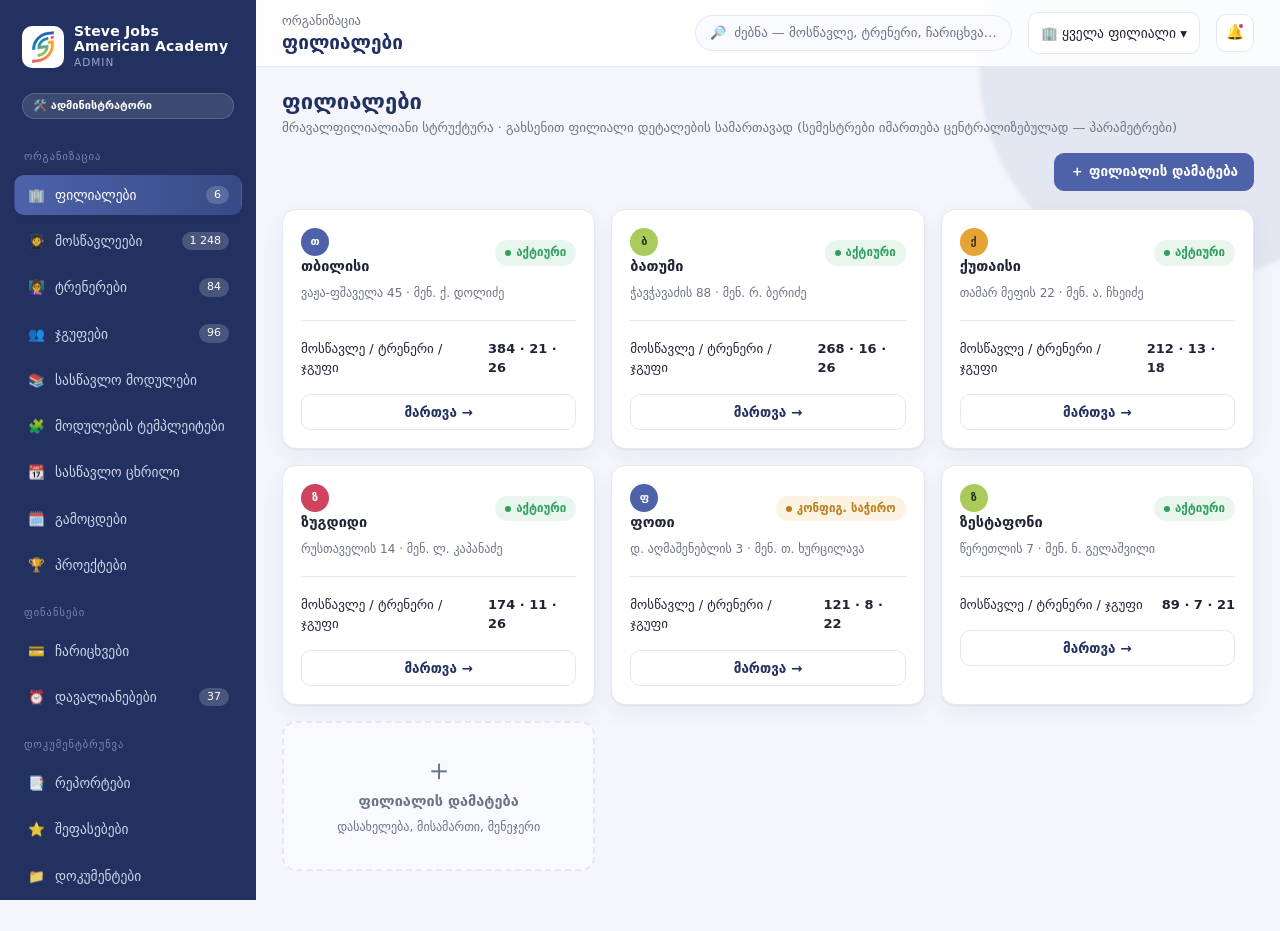
==== admin.html @ a83bcdb1 "English localization (checkpoint) + module-templates & trainer features - Translate student, parent," ====
<!DOCTYPE html>
<html lang="ka">
<head>
<meta charset="UTF-8">
<meta name="viewport" content="width=device-width, initial-scale=1">
<title>SJA — ადმინისტრატორის ინტერფეისი</title>
<link rel="icon" href="assets/logo.png">
<link rel="stylesheet" href="assets/sja.css">
</head>
<body>
<span class="blob b1"></span>
<div class="app">

  <!-- ============================= SIDEBAR ============================= -->
  <aside class="sidebar">
    <a class="brand" href="index.html" title="მთავარი / როლის არჩევა">
      <img src="assets/logo.png" alt="SJA">
      <div>
        <div class="b-title">Steve Jobs<br>American Academy</div>
        <div class="b-sub">Admin</div>
      </div>
    </a>
    <span class="role-chip">🛠️ ადმინისტრატორი</span>

    <div class="nav-group-label">ორგანიზაცია</div>
    <div class="nav-item active" data-target="branches"  data-title="ფილიალები"><span class="ic">🏢</span> ფილიალები <span class="count">6</span></div>
    <div class="nav-item" data-target="students"  data-title="მოსწავლეთა ბაზა"><span class="ic">🧑‍🎓</span> მოსწავლეები <span class="count">1 248</span></div>
    <div class="nav-item" data-target="trainers"  data-title="ტრენერების ბაზა"><span class="ic">👩‍🏫</span> ტრენერები <span class="count">84</span></div>
    <div class="nav-item" data-target="groups"    data-title="სასწავლო ჯგუფები"><span class="ic">👥</span> ჯგუფები <span class="count">96</span></div>
    <div class="nav-item" data-target="modules"   data-title="სასწავლო მოდულები"><span class="ic">📚</span> სასწავლო მოდულები</div>
    <div class="nav-item" data-target="templates" data-title="სასწავლო მოდულების ტემპლეიტები"><span class="ic">🧩</span> მოდულების ტემპლეიტები</div>
    <div class="nav-item" data-target="schedule"  data-title="სასწავლო ცხრილი"><span class="ic">📆</span> სასწავლო ცხრილი</div>
    <div class="nav-item" data-target="exams"     data-title="გამოცდები / კალენდარი"><span class="ic">🗓️</span> გამოცდები</div>
    <div class="nav-item" data-target="projects"  data-title="პროექტები"><span class="ic">🏆</span> პროექტები</div>

    <div class="nav-group-label">ფინანსები</div>
    <div class="nav-item" data-target="finance"   data-title="ჩარიცხვები და ფინანსები"><span class="ic">💳</span> ჩარიცხვები</div>
    <div class="nav-item" data-target="debts"     data-title="დავალიანებები"><span class="ic">⏰</span> დავალიანებები <span class="count">37</span></div>

    <div class="nav-group-label">დოკუმენტბრუნვა</div>
    <div class="nav-item" data-target="reports"   data-title="რეპორტები"><span class="ic">📑</span> რეპორტები</div>
    <div class="nav-item" data-target="evaluations" data-title="შეფასებები / გამოკითხვები"><span class="ic">⭐</span> შეფასებები</div>
    <div class="nav-item" data-target="documents" data-title="დოკუმენტების საცავი"><span class="ic">📁</span> დოკუმენტები</div>

    <div class="nav-group-label">კომუნიკაცია</div>
    <div class="nav-item" data-target="notifications" data-title="შეტყობინებები"><span class="ic">🔔</span> შეტყობინებები</div>
    <div class="nav-item" data-target="knowledge"  data-title="AI ცოდნის ბაზა"><span class="ic">🤖</span> AI / ცოდნის ბაზა</div>

    <div class="nav-group-label">სისტემა</div>
    <div class="nav-item" data-target="roles"     data-title="მომხმარებლების მართვა"><span class="ic">👥</span> მომხმარებლები</div>
    <div class="nav-item" data-target="params"    data-title="პარამეტრები — სასწავლო წლები/სემესტრები"><span class="ic">⚙️</span> პარამეტრები</div>

    <div class="sidebar-foot">
      <div class="who">
        <span class="avatar">ნ.კ</span>
        <div style="min-width:0">
          <div style="color:#fff; font-size:13px; font-weight:600">ნინო კვარაცხელია</div>
          <div style="color:#9aa6cf; font-size:11px">სუპერ ადმინი</div>
        </div>
      </div>
    </div>
  </aside>

  <!-- ============================= MAIN ============================= -->
  <div class="main">
    <div class="topbar">
      <div>
        <div class="crumb"><span id="crumb">ორგანიზაცია</span></div>
        <h1 id="page-title">ფილიალები</h1>
      </div>
      <div class="spacer"></div>
      <div class="search">🔎 <span>ძებნა — მოსწავლე, ტრენერი, ჩარიცხვა…</span></div>
      <div class="select" style="width:auto; display:flex; align-items:center; gap:8px; background:#fff">🏢 ყველა ფილიალი ▾</div>
      <div class="icon-btn">🔔<span class="dot"></span></div>
    </div>

    <div class="content">

    <!-- ==================== DASHBOARD ==================== -->
    <section class="view active" data-view="branches">
      <div class="page-head">
        <div class="titles"><h2>ფილიალები</h2><p>მრავალფილიალიანი სტრუქტურა · გახსენით ფილიალი დეტალების სამართავად (სემესტრები იმართება ცენტრალიზებულად — პარამეტრები)</p></div>
        <div class="actions"><button class="btn primary" data-modal="mAddBranch">＋ ფილიალის დამატება</button></div>
      </div>
      <div class="grid g-3">
        <div class="card pad">
          <div class="flex between"><div class="u"><span class="avatar sm">თ</span><b>თბილისი</b></div><span class="badge b-ok">აქტიური</span></div>
          <div class="muted" style="font-size:12px; margin-top:6px">ვაჟა-ფშაველა 45 · მენ. ქ. დოლიძე</div>
          <hr class="sep">
          <div class="flex between" style="font-size:13px"><span>მოსწავლე / ტრენერი / ჯგუფი</span><b>384 · 21 · 26</b></div>
          <button class="btn block mt-2" data-goto="branch-detail">მართვა →</button>
        </div>
        <div class="card pad">
          <div class="flex between"><div class="u"><span class="avatar sm green">ბ</span><b>ბათუმი</b></div><span class="badge b-ok">აქტიური</span></div>
          <div class="muted" style="font-size:12px; margin-top:6px">ჭავჭავაძის 88 · მენ. რ. ბერიძე</div>
          <hr class="sep">
          <div class="flex between" style="font-size:13px"><span>მოსწავლე / ტრენერი / ჯგუფი</span><b>268 · 16 · 26</b></div>
          <button class="btn block mt-2" data-goto="branch-detail">მართვა →</button>
        </div>
        <div class="card pad">
          <div class="flex between"><div class="u"><span class="avatar sm yellow">ქ</span><b>ქუთაისი</b></div><span class="badge b-ok">აქტიური</span></div>
          <div class="muted" style="font-size:12px; margin-top:6px">თამარ მეფის 22 · მენ. ა. ჩხეიძე</div>
          <hr class="sep">
          <div class="flex between" style="font-size:13px"><span>მოსწავლე / ტრენერი / ჯგუფი</span><b>212 · 13 · 18</b></div>
          <button class="btn block mt-2" data-goto="branch-detail">მართვა →</button>
        </div>
        <div class="card pad">
          <div class="flex between"><div class="u"><span class="avatar sm cerise">ზ</span><b>ზუგდიდი</b></div><span class="badge b-ok">აქტიური</span></div>
          <div class="muted" style="font-size:12px; margin-top:6px">რუსთაველის 14 · მენ. ლ. კაპანაძე</div>
          <hr class="sep">
          <div class="flex between" style="font-size:13px"><span>მოსწავლე / ტრენერი / ჯგუფი</span><b>174 · 11 · 26</b></div>
          <button class="btn block mt-2" data-goto="branch-detail">მართვა →</button>
        </div>
        <div class="card pad">
          <div class="flex between"><div class="u"><span class="avatar sm">ფ</span><b>ფოთი</b></div><span class="badge b-warn">კონფიგ. საჭირო</span></div>
          <div class="muted" style="font-size:12px; margin-top:6px">დ. აღმაშენებლის 3 · მენ. თ. ხურცილავა</div>
          <hr class="sep">
          <div class="flex between" style="font-size:13px"><span>მოსწავლე / ტრენერი / ჯგუფი</span><b>121 · 8 · 22</b></div>
          <button class="btn block mt-2" data-goto="branch-detail">მართვა →</button>
        </div>
        <div class="card pad">
          <div class="flex between"><div class="u"><span class="avatar sm green">ზ</span><b>ზესტაფონი</b></div><span class="badge b-ok">აქტიური</span></div>
          <div class="muted" style="font-size:12px; margin-top:6px">წერეთლის 7 · მენ. ნ. გელაშვილი</div>
          <hr class="sep">
          <div class="flex between" style="font-size:13px"><span>მოსწავლე / ტრენერი / ჯგუფი</span><b>89 · 7 · 21</b></div>
          <button class="btn block mt-2" data-goto="branch-detail">მართვა →</button>
        </div>
        <div class="add-tile" data-modal="mAddBranch">
          <span class="plus">＋</span>
          <div><b>ფილიალის დამატება</b></div>
          <small>დასახელება, მისამართი, მენეჯერი</small>
        </div>
      </div>
    </section>

    <!-- ==================== BRANCH DETAIL (inner) ==================== -->
    <section class="view" data-view="branch-detail">
      <span class="back-link" data-goto="branches">← ფილიალები</span>
      <div class="page-head">
        <div class="titles"><h2>თბილისი</h2><p>ვაჟა-ფშაველა 45 · მენეჯერი: ქ. დოლიძე · 384 მოსწავლე · 26 ჯგუფი</p></div>
        <div class="actions"><button class="btn">✏️ რედაქტირება</button></div>
      </div>
      <div class="note" style="margin-bottom:16px">ℹ️ სასწავლო წლები/სემესტრები იმართება <b>ცენტრალიზებულად</b> — პარამეტრების გვერდზე, არა ფილიალის ჭრილში.</div>
      <div class="card pad" style="max-width:520px">
        <h3>ესკალაციის ლოგიკა</h3>
        <p class="muted" style="font-size:12.5px">გადაუხდელობის 4-ეტაპიანი პროცესი</p>
        <div class="stepper mt-1" style="flex-direction:column; gap:8px">
          <div class="step done"><span class="n">1</span> SMS — +1 დღე</div>
          <div class="step done"><span class="n">2</span> Voice (ბოტი) — +3 დღე</div>
          <div class="step active"><span class="n">3</span> Voice — +5 დღე</div>
          <div class="step"><span class="n">4</span> მენეჯერს — +7 დღე</div>
          <div class="step"><span class="n">✕</span> გარიცხვა — +10 დღე</div>
        </div>
      </div>
    </section>

    <!-- ==================== STUDENTS ==================== -->
    <section class="view" data-view="students">
      <div class="page-head">
        <div class="titles"><h2>მოსწავლეთა ბაზა</h2><p>ყველა სტატუსი · ასაკობრივი კატეგორია განსაზღვრავს კურსს (6–16 წ.) · მთავარ გრიდზე მხოლოდ ძირითადი ველები, დანარჩენი — პროფილში</p></div>
        <div class="actions"><button class="btn">⤓ ექსპორტი</button></div>
      </div>

      <div class="card" style="margin-bottom:16px">
        <div class="card-body">
          <div class="flex wrap">
            <div class="select" style="width:auto">სტატუსი: ყველა ▾</div>
            <div class="select" style="width:auto">ფილიალი: ყველა ▾</div>
            <div class="select" style="width:auto">ასაკ. კატეგორია: ყველა ▾</div>
            <div class="select" style="width:auto">წელი (კატეგ.): ყველა ▾</div>
            <div class="select" style="width:auto">🎓 ალუმნი (კატეგ. · წელი): ყველა ▾</div>
            <div class="select" style="width:auto">მიღება (Intake): ყველა ▾</div>
            <div class="search" style="min-width:220px; margin-left:auto">🔎 <span>ძებნა სახელით ან პ/ნ-ით…</span></div>
          </div>
          <div class="note mt-2">🎓 ალუმნის სტატუსი ენიჭება <b>2 წელიწადში ერთხელ</b> — ალუმნის სვეტში იწერება ბოლო დასრულებული ასაკობრივი კატეგორია და წელი.</div>
          <div class="flex wrap mt-2">
            <div class="select" style="width:auto">ჯგუფი: ყველა ▾</div>
            <div class="select" style="width:auto">დაფინანსება %: ყველა ▾</div>
            <div class="select" style="width:auto">სკოლა: ყველა ▾</div>
            <div class="select" style="width:auto">მოქალაქეობა: ყველა ▾</div>
            <div class="select" style="width:auto">SteveCoins: ყველა ▾</div>
            <span class="wire-tag" style="margin-left:auto; align-self:center">ფილტრი — ყველა ველით</span>
          </div>
        </div>
      </div>

      <div class="card" data-tabs>
        <div class="card-head" style="gap:0">
          <div class="tabs" style="margin:0; border:none">
            <div class="tab active" data-tab="all">ყველა <span class="badge b-muted plain" style="margin-left:6px">1 248</span></div>
            <div class="tab" data-tab="active">Active <span class="badge b-ok plain" style="margin-left:6px">1 091</span></div>
            <div class="tab" data-tab="waiting">Waiting list <span class="badge b-info plain" style="margin-left:6px">59</span></div>
            <div class="tab" data-tab="suspended">Suspended <span class="badge b-muted plain" style="margin-left:6px">98</span></div>
            <div class="tab" data-tab="graduated">Graduated <span class="badge b-warn plain" style="margin-left:6px">42</span></div>
          </div>
        </div>
        <div class="tab-panel active" data-panel="all">
          <table class="tbl">
            <thead><tr><th>მოსწავლე</th><th>მიღება</th><th>ჯგუფი</th><th title="მიმდინარე წელი კატეგორიაში">წელი</th><th title="ბოლო დასრ. კატეგ. · წელი">🎓 ალუმნი</th><th>ფილიალი</th><th>🪙 SteveCoins</th><th>სტატუსი</th><th></th></tr></thead>
            <tbody>
            <tr><td><div class="u"><span class="avatar sm ">ნ.ბ</span><div><div class="nm">ნიკა ბერიძე</div><div class="sub">პ/ნ 61001…</div></div></div></td><td><span class="badge b-info plain">Alpha</span></td><td>#1_Nexus</td><td>II</td><td><span class="badge b-warn plain">Nexus · I</span></td><td>თბილისი</td><td>340</td><td><span class="badge b-ok">Active</span></td><td class="text-r"><button class="btn sm ghost" data-goto="student-profile">პროფილი →</button></td></tr>
            <tr><td><div class="u"><span class="avatar sm green">მ.ლ</span><div><div class="nm">მარიამ ლომიძე</div><div class="sub">პ/ნ 60012…</div></div></div></td><td><span class="badge b-info plain">Sigma</span></td><td>#2_Quantum</td><td>I</td><td><span class="badge b-warn plain">Nexus · II</span></td><td>თბილისი</td><td>210</td><td><span class="badge b-ok">Active</span></td><td class="text-r"><button class="btn sm ghost" data-goto="student-profile">პროფილი →</button></td></tr>
            <tr><td><div class="u"><span class="avatar sm yellow">დ.ხ</span><div><div class="nm">დავით ხარაზი</div><div class="sub">პ/ნ 01027…</div></div></div></td><td><span class="badge b-info plain">Sigma</span></td><td>#3_Apex</td><td>II</td><td><span class="badge b-warn plain">Apex · I</span></td><td>ბათუმი</td><td>180</td><td><span class="badge b-muted">Suspended</span></td><td class="text-r"><button class="btn sm ghost" data-goto="student-profile">პროფილი →</button></td></tr>
            <tr><td><div class="u"><span class="avatar sm cerise">თ.გ</span><div><div class="nm">თეონა გოგიჩაიშვილი</div><div class="sub">პ/ნ 60018…</div></div></div></td><td><span class="badge b-info plain">Delta</span></td><td>—</td><td>—</td><td class="text-muted">—</td><td>ბათუმი</td><td>0</td><td><span class="badge b-info">Waiting list</span></td><td class="text-r"><button class="btn sm ghost" data-goto="student-profile">პროფილი →</button></td></tr>
            <tr><td><div class="u"><span class="avatar sm ">ლ.ც</span><div><div class="nm">ლუკა ცერცვაძე</div><div class="sub">პ/ნ 61003…</div></div></div></td><td><span class="badge b-info plain">Alpha</span></td><td>#3_Apex</td><td>II</td><td><span class="badge b-warn plain">Apex · I</span></td><td>თბილისი</td><td>410</td><td><span class="badge b-ok">Active</span></td><td class="text-r"><button class="btn sm ghost" data-goto="student-profile">პროფილი →</button></td></tr>
            <tr><td><div class="u"><span class="avatar sm green">ა.ხ</span><div><div class="nm">ანა ხარაზი</div><div class="sub">პ/ნ 01030…</div></div></div></td><td><span class="badge b-info plain">Alpha</span></td><td>#1_Nexus</td><td>I</td><td class="text-muted">—</td><td>თბილისი</td><td>260</td><td><span class="badge b-ok">Active</span></td><td class="text-r"><button class="btn sm ghost" data-goto="student-profile">პროფილი →</button></td></tr>
            </tbody>
          </table>
        </div>
        <div class="tab-panel" data-panel="active">
          <table class="tbl">
            <thead><tr><th>მოსწავლე</th><th>მიღება</th><th>ჯგუფი</th><th>წელი</th><th>🎓 ალუმნი</th><th>ფილიალი</th><th>🪙 SteveCoins</th><th></th></tr></thead>
            <tbody>
            <tr><td><div class="u"><span class="avatar sm ">ნ.ბ</span><div><div class="nm">ნიკა ბერიძე</div><div class="sub">პ/ნ 61001…</div></div></div></td><td><span class="badge b-info plain">Alpha</span></td><td>#1_Nexus</td><td>II</td><td><span class="badge b-warn plain">Nexus · I</span></td><td>თბილისი</td><td>340</td><td class="text-r"><button class="btn sm ghost" data-goto="student-profile">პროფილი →</button></td></tr>
            <tr><td><div class="u"><span class="avatar sm green">მ.ლ</span><div><div class="nm">მარიამ ლომიძე</div><div class="sub">პ/ნ 60012…</div></div></div></td><td><span class="badge b-info plain">Sigma</span></td><td>#2_Quantum</td><td>I</td><td><span class="badge b-warn plain">Nexus · II</span></td><td>თბილისი</td><td>210</td><td class="text-r"><button class="btn sm ghost" data-goto="student-profile">პროფილი →</button></td></tr>
            <tr><td><div class="u"><span class="avatar sm ">ლ.ც</span><div><div class="nm">ლუკა ცერცვაძე</div><div class="sub">პ/ნ 61003…</div></div></div></td><td><span class="badge b-info plain">Alpha</span></td><td>#3_Apex</td><td>II</td><td><span class="badge b-warn plain">Apex · I</span></td><td>თბილისი</td><td>410</td><td class="text-r"><button class="btn sm ghost" data-goto="student-profile">პროფილი →</button></td></tr>
            <tr><td><div class="u"><span class="avatar sm green">ა.ხ</span><div><div class="nm">ანა ხარაზი</div><div class="sub">პ/ნ 01030…</div></div></div></td><td><span class="badge b-info plain">Alpha</span></td><td>#1_Nexus</td><td>I</td><td class="text-muted">—</td><td>თბილისი</td><td>260</td><td class="text-r"><button class="btn sm ghost" data-goto="student-profile">პროფილი →</button></td></tr>
            </tbody>
          </table>
        </div>
        <div class="tab-panel" data-panel="waiting">
          <table class="tbl">
            <thead><tr><th>მოსწავლე</th><th>მიღება</th><th>ფილიალი</th><th>🕒 სიაში ჩასმის თარიღი</th><th>🪙 SteveCoins</th><th></th></tr></thead>
            <tbody>
            <tr><td><div class="u"><span class="avatar sm cerise">თ.გ</span><div><div class="nm">თეონა გოგიჩაიშვილი</div><div class="sub">პ/ნ 60018…</div></div></div></td><td><span class="badge b-info plain">Delta</span></td><td>ბათუმი</td><td><span class="badge b-info plain">05/09/2025</span></td><td>0</td><td class="text-r"><button class="btn sm ghost" data-goto="student-profile">პროფილი →</button></td></tr>
            <tr><td><div class="u"><span class="avatar sm green">დ.ნ</span><div><div class="nm">დათო ნადირაძე</div><div class="sub">პ/ნ 61022…</div></div></div></td><td><span class="badge b-info plain">Delta</span></td><td>თბილისი</td><td><span class="badge b-info plain">12/09/2025</span></td><td>0</td><td class="text-r"><button class="btn sm ghost" data-goto="student-profile">პროფილი →</button></td></tr>
            <tr><td><div class="u"><span class="avatar sm yellow">ე.ჩ</span><div><div class="nm">ელენე ჩხეიძე</div><div class="sub">პ/ნ 60031…</div></div></div></td><td><span class="badge b-info plain">Delta</span></td><td>ქუთაისი</td><td><span class="badge b-info plain">20/09/2025</span></td><td>0</td><td class="text-r"><button class="btn sm ghost" data-goto="student-profile">პროფილი →</button></td></tr>
            </tbody>
          </table>
        </div>
        <div class="tab-panel" data-panel="suspended">
          <table class="tbl">
            <thead><tr><th>მოსწავლე</th><th>მიღება</th><th>ჯგუფი (ბოლო)</th><th>ფილიალი</th><th>🚪 გასვლის თარიღი</th><th>გასვლის მიზეზი</th><th>🪙 SteveCoins</th><th></th></tr></thead>
            <tbody>
            <tr><td><div class="u"><span class="avatar sm yellow">დ.ხ</span><div><div class="nm">დავით ხარაზი</div><div class="sub">პ/ნ 01027…</div></div></div></td><td><span class="badge b-info plain">Sigma</span></td><td>#3_Apex</td><td>ბათუმი</td><td><span class="badge b-muted plain">12/03/2025</span></td><td>ფინანსური</td><td>180</td><td class="text-r"><button class="btn sm ghost" data-goto="student-profile">პროფილი →</button></td></tr>
            <tr><td><div class="u"><span class="avatar sm ">გ.ტ</span><div><div class="nm">გიორგი ტყეშელაშვილი</div><div class="sub">პ/ნ 61044…</div></div></div></td><td><span class="badge b-info plain">Sigma</span></td><td>#2_Quantum</td><td>თბილისი</td><td><span class="badge b-muted plain">28/01/2025</span></td><td>ინტერესის დაკარგვა</td><td>95</td><td class="text-r"><button class="btn sm ghost" data-goto="student-profile">პროფილი →</button></td></tr>
            </tbody>
          </table>
        </div>
        <div class="tab-panel" data-panel="graduated">
          <table class="tbl">
            <thead><tr><th>მოსწავლე</th><th>მიღება</th><th>ბოლო კატეგ.</th><th>ფილიალი</th><th>🎓 დამთავრების თარიღი</th><th>🪙 SteveCoins</th><th></th></tr></thead>
            <tbody>
            <tr><td><div class="u"><span class="avatar sm ">ლ.ც</span><div><div class="nm">ლანა ცქიტიშვილი</div><div class="sub">პ/ნ 01099…</div></div></div></td><td><span class="badge b-info plain">Sigma</span></td><td>Apex · II</td><td>თბილისი</td><td><span class="badge b-warn plain">28/06/2025</span></td><td>980</td><td class="text-r"><button class="btn sm ghost" data-goto="student-profile">პროფილი →</button></td></tr>
            <tr><td><div class="u"><span class="avatar sm green">გ.კ</span><div><div class="nm">გიო კიკნაძე</div><div class="sub">პ/ნ 01077…</div></div></div></td><td><span class="badge b-info plain">Sigma</span></td><td>Apex · II</td><td>ბათუმი</td><td><span class="badge b-warn plain">28/06/2025</span></td><td>1120</td><td class="text-r"><button class="btn sm ghost" data-goto="student-profile">პროფილი →</button></td></tr>
            </tbody>
          </table>
        </div>
        <div class="note" style="margin:0 16px 14px">ℹ️ ტაბზე დაკლიკებით გრიდი აჩვენებს ამ სტატუსის განსხვავებულ ველებს — Waiting list: სიაში ჩასმის თარიღი; Suspended: გასვლის თარიღი და მიზეზი; Graduated: დამთავრების თარიღი.</div>
      </div>
    </section>

    <!-- ==================== STUDENT PROFILE (inner) ==================== -->
    <section class="view" data-view="student-profile">
      <span class="back-link" data-goto="students">← მოსწავლეთა ბაზა</span>
      <div class="page-head">
        <div class="titles" style="display:flex; align-items:center; gap:14px">
          <span class="avatar" style="width:54px; height:54px; font-size:20px; flex:0 0 auto">ნ.ბ</span>
          <div>
            <h2 class="mb-0">ნიკა ბერიძე</h2>
            <p style="margin:2px 0 0">თბილისი · ჯგუფი #1_Nexus · Nexus · II წელი · მიღება Alpha (2025 შემოდგომა)</p>
          </div>
        </div>
        <div class="actions"><button class="btn" data-modal="mChangeStatus">🔁 სტატუსის შეცვლა</button><button class="btn">✏️ რედაქტირება</button></div>
      </div>
      <div class="flex wrap" style="margin-bottom:14px; gap:6px"><span class="badge b-ok">Active</span><span class="badge b-info">Nexus</span><span class="badge b-muted plain">II წელი</span><span class="badge b-warn plain">🎓 ალუმნი: Nexus · I</span></div>
      <div>
        <div class="card">
          <div class="card-body" data-tabs>
            <div class="tabs">
              <div class="tab active" data-tab="sp1">მიმოხილვა</div>
              <div class="tab" data-tab="sp3">პროგრესი</div>
              <div class="tab" data-tab="sp7">ისტორია</div>
              <div class="tab" data-tab="sp5">ფაილები</div>
            </div>
            <!-- Overview: all student fields -->
            <div class="tab-panel active" data-panel="sp1">
              <div class="grid g-3" style="gap:12px">
                <div><small>დაბადების თარიღი</small><div><b>07/12/2015</b></div></div>
                <div><small>მოქალაქეობა</small><div><b>საქართველო</b></div></div>
                <div><small>პირადი ნომერი</small><div><b>61001xxxxxx</b></div></div>
                <div><small>სკოლა</small><div><b>მე-6 საჯარო</b></div></div>
                <div><small>ფილიალი</small><div><b>თბილისი</b></div></div>
                <div><small>სტუდენტის ტელ.</small><div><b>—</b></div></div>
                <div><small>მშობელი</small><div><b>თამარ ბერიძე</b></div></div>
                <div><small>მშობლის ტელ.</small><div><b>+995 599 12 34 56</b></div></div>
                <div><small>მშობლის ელ.ფოსტა</small><div><b>beridze.family@mail.ge</b></div></div>
                <div><small>დაფინანსება</small><div><b>40%</b></div></div>
                <div><small>ჯგუფი</small><div><b>#1_Nexus</b></div></div>
                <div><small>მიღება (Intake)</small><div><b>Alpha · 2025 შემოდგომა</b></div></div>
                <div><small>წელი (კატეგორიაში)</small><div><b>Nexus · II წელი</b></div></div>
                <div><small>🎓 ალუმნი (ბოლო დასრ. კატეგ. · წელი)</small><div><span class="badge b-warn plain">Nexus · I</span></div></div>
                <div><small>ასაკ. კატეგორია</small><div><b>Nexus</b></div></div>
                <div><small>სტატუსი</small><div><span class="badge b-ok">Active</span></div></div>
              </div>
              <hr class="sep">
              <div><small>კომენტარი</small><div>—</div></div>
              <hr class="sep">
              <b style="font-size:13px">სტატუსის მიხედვით ველები</b>
              <div class="note mt-1">ℹ️ ეს ველები ჩნდება მხოლოდ შესაბამისი სტატუსის მოსწავლესთან — Suspended-ს გასვლის მიზეზი და კომენტარი, Waiting list-ს სიაში ჩასმის თარიღი.</div>
              <div class="grid g-2 mt-1">
                <div class="card pad" style="box-shadow:none">
                  <span class="badge b-muted">Suspended</span>
                  <div class="grid g-2 mt-1" style="gap:8px">
                    <div><small>გასვლის თარიღი</small><div><b>12/03/2025</b></div></div>
                    <div><small>გასვლის მიზეზი</small><div><b>ფინანსური</b></div></div>
                  </div>
                  <div class="mt-1"><small>კომენტარი</small><div>გადაიხადა ნაწილობრივ; შესაძლოა დაბრუნდეს II სემესტრში.</div></div>
                </div>
                <div class="card pad" style="box-shadow:none">
                  <span class="badge b-info">Waiting list</span>
                  <div class="mt-1"><small>სიაში ჩასმის თარიღი</small><div><b>05/09/2025</b></div></div>
                  <div class="mt-1"><small>ასაკ. კატეგორია (მოლოდინი)</small><div><b>Genesis</b></div></div>
                </div>
              </div>
            </div>
            <!-- Progress -->
            <div class="tab-panel" data-panel="sp3">
              <div class="flex between" style="margin-bottom:10px"><b style="font-size:13px">მიმდინარე სემესტრის პროგრესი</b><button class="btn sm" data-tab-goto="sp7">📅 განვლილი სემესტრების პროგრესი →</button></div>
              <div class="grid g-4">
                <div class="kpi"><div class="k-ic tint-yellow">🪙</div><div class="k-val">340</div><div class="k-label">SteveCoins (ჯამი)</div></div>
                <div class="kpi"><div class="k-ic tint-savoy">P</div><div class="k-val">92</div><div class="k-label">შუალედური (P)</div></div>
                <div class="kpi"><div class="k-ic tint-green">Q</div><div class="k-val">—</div><div class="k-label">დასკვნითი (Q)</div></div>
                <div class="kpi"><div class="k-ic tint-cerise">✅</div><div class="k-val">94%</div><div class="k-label">დასწრება</div></div>
              </div>
              <hr class="sep">
              <div class="flex between"><h4 style="font-size:13px">პროექტებში მონაწილეობა</h4><button class="btn sm primary" data-modal="mLinkToProject">＋ პროექტზე მიბმა</button></div>
              <table class="tbl compact mt-1">
                <thead><tr><th>პროექტი</th><th>შედეგი</th><th>🪙</th></tr></thead>
                <tbody>
                  <tr><td>Robotics ჩემპიონატი 2025</td><td><span class="badge b-warn">გაიმარჯვა</span></td><td>+50</td></tr>
                  <tr><td>Demo Day</td><td><span class="badge b-info">მონაწილეობა</span></td><td>+15</td></tr>
                </tbody>
              </table><hr class="sep">
              <h4 style="font-size:13px">დასწრება მოდულების მიხედვით — ლექციაზე მინიჭებული SteveCoins (შეფასება)</h4>

              <div class="flex between mt-2"><b style="font-size:12.5px">💼 Global Leadership</b><span class="nowrap"><span class="badge b-ok plain">დასწრება 95%</span> <span class="badge b-warn plain">🪙 ჯამი 120</span></span></div>
              <table class="tbl compact mt-1">
                <thead><tr><th>თარიღი</th><th>ლექცია</th><th>ლექტორი</th><th>დასწრება</th><th>🪙</th></tr></thead>
                <tbody>
                  <tr><td>18 ოქტ</td><td>GL_ALPHA #27 — Signature Day</td><td>ე. ლომინაძე</td><td><span class="badge b-ok">დაესწრო</span></td><td>+10</td></tr>
                  <tr><td>25 ოქტ</td><td>GL_ALPHA #28 — International Ed.</td><td>ე. ლომინაძე</td><td><span class="badge b-ok">დაესწრო</span></td><td>+8</td></tr>
                  <tr><td colspan="4" class="text-muted">… 12 ლექცია</td><td>120</td></tr>
                </tbody>
              </table>

              <div class="flex between mt-2"><b style="font-size:12.5px">🤖 Robotics (Galileo Technic)</b><span class="nowrap"><span class="badge b-ok plain">დასწრება 92%</span> <span class="badge b-warn plain">🪙 ჯამი 130</span></span></div>
              <table class="tbl compact mt-1">
                <thead><tr><th>თარიღი</th><th>ლექცია</th><th>ლექტორი</th><th>დასწრება</th><th>🪙</th></tr></thead>
                <tbody>
                  <tr><td>18 ოქტ</td><td>RB #18 — Br.30 Pumpjack</td><td>თ. ფოცხვერაშვილი</td><td><span class="badge b-ok">დაესწრო</span></td><td>+10</td></tr>
                  <tr><td>25 ოქტ</td><td>RB #19 — Br.31 Fortune</td><td>თ. ფოცხვერაშვილი</td><td><span class="badge b-danger">გააცდინა</span></td><td>0</td></tr>
                  <tr><td colspan="4" class="text-muted">… 20 ლექცია</td><td>130</td></tr>
                </tbody>
              </table>

              <div class="flex between mt-2"><b style="font-size:12.5px">💻 Coding Basics (Algo Play)</b><span class="nowrap"><span class="badge b-ok plain">დასწრება 96%</span> <span class="badge b-warn plain">🪙 ჯამი 90</span></span></div>
              <table class="tbl compact mt-1">
                <thead><tr><th>თარიღი</th><th>ლექცია</th><th>ლექტორი</th><th>დასწრება</th><th>🪙</th></tr></thead>
                <tbody>
                  <tr><td>1 ნოე</td><td>Cod #12 — Al.19 Jumpover</td><td>ბ. მესხია</td><td><span class="badge b-ok">დაესწრო</span></td><td>+9</td></tr>
                  <tr><td colspan="4" class="text-muted">… 20 ლექცია</td><td>90</td></tr>
                </tbody>
              </table>

              
            </div>
            <!-- History: groups / closed semesters / modules -->
            <div class="tab-panel" data-panel="sp7">
              <div class="note">🎓 მოსწავლის ისტორია — რომელ ჯგუფებში იყო, რომელი სემესტრები დახურა, რა მოდულები ისწავლა, რა ქულებითა და SteveCoins-ით დახურა თითოეული.</div>
              <div class="mt-2"></div>
              <div class="hist-block current">
                <div class="h-head"><b>2025/26 · I სემესტრი · ჯგუფი #1_Nexus · Nexus II</b><span class="badge b-ok" style="margin-left:auto">მიმდინარე</span></div>
                <div class="h-body">
                  <table class="tbl compact">
                    <thead><tr><th>მოდული</th><th>P</th><th>Q</th><th>🪙</th></tr></thead>
                    <tbody>
                  <tr><td>🤖 Robotics (Galileo)</td><td>—</td><td>—</td><td>130</td></tr>
                  <tr><td>💼 Global Leadership</td><td>—</td><td>—</td><td>120</td></tr>
                    </tbody>
                  </table>
                </div>
              </div>
              <div class="hist-block ">
                <div class="h-head"><b>2024/25 · II სემესტრი · ჯგუფი #1_Nexus · Nexus I</b><span class="badge b-muted" style="margin-left:auto">დახურული</span></div>
                <div class="h-body">
                  <table class="tbl compact">
                    <thead><tr><th>მოდული</th><th>P</th><th>Q</th><th>🪙</th></tr></thead>
                    <tbody>
                  <tr><td>💻 Coding Basics (Algo Play)</td><td>—</td><td>91</td><td>90</td></tr>
                    </tbody>
                  </table>
                </div>
              </div>
              <div class="hist-block ">
                <div class="h-head"><b>2024/25 · I სემესტრი · ჯგუფი #1_Nexus · Nexus I</b><span class="badge b-muted" style="margin-left:auto">დახურული</span></div>
                <div class="h-body">
                  <table class="tbl compact">
                    <thead><tr><th>მოდული</th><th>P</th><th>Q</th><th>🪙</th></tr></thead>
                    <tbody>
                  <tr><td>🤖 Robotics (Galileo)</td><td>88</td><td>—</td><td>130</td></tr>
                  <tr><td>💼 Global Leadership</td><td>—</td><td>—</td><td>120</td></tr>
                    </tbody>
                  </table>
                </div>
              </div>
              <div class="note">ℹ️ „დახურული" სემესტრი = ჯგუფის სემესტრი დაიხურა; მოდულის საბოლოო ქულები (P/Q) და SteveCoins ფიქსირდება ისტორიაში.</div>
            </div>
            <!-- Files -->
            <div class="tab-panel" data-panel="sp5">
              <div class="list-row"><span>📄</span><div class="grow">ხელშეკრულება_2025.pdf</div><a href="#">⤓</a></div>
              <div class="list-row"><span>📄</span><div class="grow">პ/ნ ასლი.pdf</div><a href="#">⤓</a></div>
              <button class="btn mt-1" data-modal="mAttachFile">⤴ ფაილის მიბმა</button>
            </div>
          </div>
        </div>
      </div>
    </section>

    <!-- ==================== TRAINERS ==================== -->
    <section class="view" data-view="trainers">
      <div class="page-head">
        <div class="titles"><h2>ტრენერების ბაზა</h2><p>პროფილი · კვალიფიკაცია · სამუშაო გრაფიკი</p></div>
        <div class="actions"></div>
      </div>
      <div class="card">
        <table class="tbl">
          <thead><tr><th>ტრენერი</th><th>პროგრამა</th><th>ფილიალი</th><th>რეიტინგი</th><th></th></tr></thead>
          <tbody>
            <tr><td><div class="u"><span class="avatar sm">ლ.ბ</span><div><div class="nm">ლევან ბერიძე</div><div class="sub">Robotics ინსტრუქტორი</div></div></div></td><td>Robotics</td><td>თბილისი</td><td><span class="badge b-ok">⭐ 4.8</span></td><td class="text-r"><button class="btn sm ghost" data-goto="trainer-profile">პროფილი →</button></td></tr>
            <tr><td><div class="u"><span class="avatar sm green">ს.ა</span><div><div class="nm">სანდრო აბაშიძე</div><div class="sub">Web Dev ინსტრუქტორი</div></div></div></td><td>Web Development</td><td>თბილისი</td><td><span class="badge b-ok">⭐ 4.9</span></td><td class="text-r"><button class="btn sm ghost" data-goto="trainer-profile">პროფილი →</button></td></tr>
            <tr><td><div class="u"><span class="avatar sm yellow">თ.მ</span><div><div class="nm">თამარ მამულაშვილი</div><div class="sub">Global Leadership</div></div></div></td><td>Global Leadership</td><td>თბილისი</td><td><span class="badge b-ok">⭐ 4.9</span></td><td class="text-r"><button class="btn sm ghost" data-goto="trainer-profile">პროფილი →</button></td></tr>
            <tr><td><div class="u"><span class="avatar sm cerise">ნ.ჯ</span><div><div class="nm">ნათია ჯავახიშვილი</div><div class="sub">Mob App ინსტრუქტორი</div></div></div></td><td>Mob Application</td><td>ბათუმი</td><td><span class="badge b-ok">⭐ 4.7</span></td><td class="text-r"><button class="btn sm ghost" data-goto="trainer-profile">პროფილი →</button></td></tr>
          </tbody>
        </table>
      </div>
    </section>

    <!-- ==================== TRAINER PROFILE (inner) ==================== -->
    <section class="view" data-view="trainer-profile">
      <span class="back-link" data-goto="trainers">← ტრენერების ბაზა</span>
      <div class="page-head"><div class="titles"><h2>ლევან ბერიძე</h2><p>Robotics ინსტრუქტორი · თბილისი</p></div>
        <div class="actions"><button class="btn">✏️ რედაქტირება</button></div>
      </div>
      <div class="grid g-1-2">
        <div class="card pad" style="text-align:center">
          <span class="avatar" style="width:80px; height:80px; font-size:28px; margin:0 auto">ლ.ბ</span>
          <h3 class="mt-2 mb-0">ლევან ბერიძე</h3>
          <div class="muted">Robotics · თბილისი</div>
          <div class="flex" style="justify-content:center; margin-top:10px"><span class="badge b-ok">⭐ 4.8</span></div>
        </div>
        <div class="card pad">
          <h3>დეტალები</h3>
          <div class="grid g-2 mt-1">
            <div><small>კვალიფიკაცია</small><div><b>Robotics ინსტრუქტორი, 6 წ.</b></div></div>
            <div><small>სერტიფიკატები</small><div><b>LEGO Education, Arduino</b></div></div>
            <div><small>პროგრამა</small><div><b>Robotics (Bricks, Galileo)</b></div></div>
            <div><small>მუშაობის დაწყების თარიღი</small><div><b>01/09/2019</b></div></div>
            <div><small>ტელეფონი</small><div><b>+995 599 22 33 44</b></div></div>
            <div><small>Email</small><div><b>l.beridze@sja.ge</b></div></div>
            <div><small>სტატუსი</small><div><span class="badge b-ok">აქტიური</span></div></div>
          </div>
        </div>
      </div>
      <div class="grid g-3 mt-2">
        <div class="kpi"><div class="k-ic tint-savoy">🕐</div><div class="k-val">1 240 სთ</div><div class="k-label">ლექციები სულ (საათი)</div></div>
        <div class="kpi"><div class="k-ic tint-green">📅</div><div class="k-val">72 სთ</div><div class="k-label">ამ თვეში (საათი)</div></div>
        <div class="kpi"><div class="k-ic tint-yellow">🗓️</div><div class="k-val" style="font-size:18px">01/09/2019</div><div class="k-label">მუშაობის დაწყების თარიღი</div></div>
      </div>
      <div class="card pad mt-2">
        <h3>სამუშაო გრაფიკი</h3>
        <div class="note mt-1">ℹ️ ტრენერი ჯგუფებსა და მოდულებზე არ იბმება — მისი გრაფიკი დგება სასწავლო ცხრილში ლექტორის მითითებით.</div>
        <table class="tbl compact mt-1">
          <thead><tr><th>დღე</th><th>დრო</th><th>ლექცია</th></tr></thead>
          <tbody>
            <tr><td>ორშაბათი</td><td>15:00–17:00</td><td>Robotics — RB #18</td></tr>
            <tr><td>ორშაბათი</td><td>17:30–19:30</td><td>Robotics — RB #19</td></tr>
            <tr><td>კვირა</td><td>12:00–14:00</td><td>Coding — Al.19</td></tr>
          </tbody>
        </table>
      </div>
    </section>

    <!-- ==================== GROUPS ==================== -->
    <section class="view" data-view="groups">
      <div class="page-head">
        <div class="titles"><h2>სასწავლო ჯგუფები</h2><p>ჯგუფის პროგრამა განისაზღვრება <b>მიღებისა</b> და <b>ასაკობრივი კატეგორიის</b> მიხედვით</p></div>
        <div class="actions"><button class="btn primary" data-modal="mAddGroup">＋ ჯგუფის შექმნა</button></div>
      </div>
      <div class="grid g-3">
        <div class="card pad">
          <div class="flex between"><h3 class="mb-0" style="font-size:16px">#4_Genesis</h3><span class="badge b-ok">I სემ. · მიმდინარე</span></div>
          <div class="flex mt-1" style="gap:6px; flex-wrap:wrap"><span class="badge b-warn plain">🎒 Genesis</span><span class="badge b-muted plain">🎟️ Alpha</span></div>
          <div class="muted mt-1" style="font-size:12.5px">თბილისი</div>
          <hr class="sep">
          <div class="flex between" style="font-size:13px"><span>მოსწავლეები</span><b>14 / 16</b></div>
          <div class="flex between mt-1" style="font-size:13px"><span>მოდული (კატეგ.)</span><a data-goto="module-detail">რობოტიკა &amp; კოდირება →</a></div>
          <div class="flex between mt-1" style="font-size:13px"><span>პროგრესი (20 ტრენინგი)</span><b>13/20</b></div>
          <div class="progress mt-1"><span class="green" style="width:65%"></span></div>
          <button class="btn block mt-2" data-goto="group-detail">ჯგუფის გვერდი →</button>
        </div>
        <div class="card pad">
          <div class="flex between"><h3 class="mb-0" style="font-size:16px">#2_Quantum</h3><span class="badge b-ok">II სემ. · მიმდინარე</span></div>
          <div class="flex mt-1" style="gap:6px; flex-wrap:wrap"><span class="badge b-warn plain">🎒 Quantum</span><span class="badge b-muted plain">🎟️ Sigma</span></div>
          <div class="muted mt-1" style="font-size:12.5px">თბილისი</div>
          <hr class="sep">
          <div class="flex between" style="font-size:13px"><span>მოსწავლეები</span><b>12 / 15</b></div>
          <div class="flex between mt-1" style="font-size:13px"><span>მოდული (კატეგ.)</span><a data-goto="module-detail">Mobile App Development →</a></div>
          <div class="flex between mt-1" style="font-size:13px"><span>პროგრესი (5 მოდული)</span><b>M2/5</b></div>
          <div class="progress mt-1"><span class="yellow" style="width:45%"></span></div>
          <button class="btn block mt-2" data-goto="group-detail">ჯგუფის გვერდი →</button>
        </div>
        <div class="card pad">
          <div class="flex between"><h3 class="mb-0" style="font-size:16px">#9_Nexus</h3><span class="badge b-warn">იწყება (Delta)</span></div>
          <div class="flex mt-1" style="gap:6px; flex-wrap:wrap"><span class="badge b-warn plain">🎒 Nexus</span><span class="badge b-muted plain">🎟️ Delta</span></div>
          <div class="muted mt-1" style="font-size:12.5px">თბილისი</div>
          <hr class="sep">
          <div class="flex between" style="font-size:13px"><span>მოსწავლეები</span><b>9 / 16</b></div>
          <div class="flex between mt-1" style="font-size:13px"><span>მოდული (კატეგ.)</span><a data-goto="module-detail">რობოტიკა → პროგრამირება →</a></div>
          <div class="flex between mt-1" style="font-size:13px"><span>პროგრესი</span><b>0%</b></div>
          <div class="progress mt-1"><span style="width:2%"></span></div>
          <button class="btn block mt-2" data-goto="group-detail">ჯგუფის გვერდი →</button>
        </div>
        <div class="add-tile" data-modal="mAddGroup">
          <span class="plus">＋</span>
          <div><b>ახალი ჯგუფის დამატება</b></div>
          <small>ასაკ. კატეგორია · მიღება (Intake)</small>
        </div>
      </div>
    </section>

    <!-- ==================== GROUP DETAIL (inner) ==================== -->
    <section class="view" data-view="group-detail">
      <span class="back-link" data-goto="groups">← სასწავლო ჯგუფები</span>
      <div class="page-head">
        <div class="titles"><h2>ჯგუფი #4_Genesis — Robotics</h2><p>თბილისი · Genesis (6–8) · მიღება: Alpha · I სემესტრი</p></div>
        <div class="actions"><button class="btn" data-modal="mEditGroup">✏️ რედაქტირება</button></div>
      </div>
      <div class="grid g-4" style="margin-bottom:16px">
        <div class="kpi"><div class="k-ic tint-savoy">👥</div><div class="k-val">14 / 16</div><div class="k-label">მოსწავლე</div></div>
        <div class="kpi"><div class="k-ic tint-yellow">🎒</div><div class="k-val" style="font-size:18px">Genesis</div><div class="k-label">ასაკ. კატეგორია</div></div>
        <div class="kpi"><div class="k-ic tint-green">📆</div><div class="k-val" style="font-size:18px">Alpha</div><div class="k-label">მიღება · I სემესტრი</div></div>
        <div class="kpi"><div class="k-ic tint-cerise">📋</div><div class="k-val">13 / 20</div><div class="k-label">ტრეინინგი</div></div>
      </div>

      <div class="card" style="margin-bottom:16px">
        <div class="card-body flex wrap" style="align-items:center">
          <b style="font-size:13px">🔁 სემესტრის მართვა:</b>
          <span class="badge b-ok">I სემესტრი — მიმდინარე</span>
          <span class="badge b-muted plain">II სემესტრი — დახურული</span>
          
          <button class="btn sm primary" data-modal="mCloseSemester">✔ I სემესტრის დახურვა</button>
        </div>
      </div>

      <div class="card">
        <div class="card-head"><h3>ჯგუფში ჩარიცხული მოსწავლეები</h3><div class="actions"><button class="btn sm primary" data-modal="mAddStudentToGroup">＋ მოსწავლის ჩამატება</button></div></div>
        <div style="overflow-x:auto">
        <table class="tbl" style="min-width:820px">
          <thead><tr><th>მოსწავლე</th><th>მშობელი</th><th>სტუდენტის ტელ.</th><th>მშობლის ტელ.</th><th>მშობლის ელ.ფოსტა</th><th>სტატუსი</th><th></th></tr></thead>
          <tbody>
            <tr><td><div class="u"><span class="avatar sm ">ნ.ბ</span><div><div class="nm">ნიკა ბერიძე</div><div class="sub">პ/ნ 61001…</div></div></div></td><td>თამარ ბერიძე</td><td>—</td><td>+995 599 12 34 56</td><td>beridze.family@mail.ge</td><td><span class="badge b-ok">Active</span></td><td class="text-r"><button class="btn sm ghost" data-goto="student-profile">პროფილი →</button> <button class="btn sm danger" data-modal="mRemoveFromGroup">ამოკლება</button></td></tr>
            <tr><td><div class="u"><span class="avatar sm green">ა.ხ</span><div><div class="nm">ანა ხარაზი</div><div class="sub">პ/ნ 01030…</div></div></div></td><td>ლევან ხარაზი</td><td>+995 555 20 40 60</td><td>+995 577 11 22 33</td><td>kharazi.l@mail.ge</td><td><span class="badge b-ok">Active</span></td><td class="text-r"><button class="btn sm ghost" data-goto="student-profile">პროფილი →</button> <button class="btn sm danger" data-modal="mRemoveFromGroup">ამოკლება</button></td></tr>
            <tr><td><div class="u"><span class="avatar sm yellow">ს.გ</span><div><div class="nm">საბა გელაშვილი</div><div class="sub">პ/ნ 61010…</div></div></div></td><td>ნინო გელაშვილი</td><td>—</td><td>+995 599 44 55 66</td><td>nino.g@mail.ge</td><td><span class="badge b-ok">Active</span></td><td class="text-r"><button class="btn sm ghost" data-goto="student-profile">პროფილი →</button> <button class="btn sm danger" data-modal="mRemoveFromGroup">ამოკლება</button></td></tr>
            <tr><td><div class="u"><span class="avatar sm cerise">მ.კ</span><div><div class="nm">მარიამ კვირკველია</div><div class="sub">პ/ნ 60022…</div></div></div></td><td>ია კვირკველია</td><td>+995 558 70 80 90</td><td>+995 591 30 20 10</td><td>ia.kvirkvelia@mail.ge</td><td><span class="badge b-ok">Active</span></td><td class="text-r"><button class="btn sm ghost" data-goto="student-profile">პროფილი →</button> <button class="btn sm danger" data-modal="mRemoveFromGroup">ამოკლება</button></td></tr>
          </tbody>
        </table>
        </div>
      </div>
      <div class="note mt-2">ℹ️ მოსწავლის ჩამატება/ამოკლება ხდება ამ გვერდიდან. ჯგუფი მიბმულია <b>Genesisს</b> ასაკობრივი კატეგორიის მოდულზე და გადის მის ტრეინინგებს თანმიმდევრობით.</div>
    </section>

    <!-- ==================== EXAMS ==================== -->
    <section class="view" data-view="exams">
      <div class="page-head">
        <div class="titles"><h2>გამოცდები და აკადემიური კალენდარი</h2><p>ქვიზი · შუალედური · დასკვნითი გამოცდა — ნებისმიერი ფილიალისთვის (I სემესტრი 2025/26)</p></div>
        <div class="actions"><button class="btn">⤓ ექსპორტი</button><button class="btn primary" data-modal="mAddExam">＋ გამოცდის დამატება</button></div>
      </div>

      <div class="card" style="margin-bottom:16px">
        <div class="card-body flex wrap">
          <div class="select" style="width:auto">ფილიალი: ყველა ▾</div>
          <span class="badge b-info">🟦 ქვიზი</span>
          <span class="badge b-warn">🟧 შუალედური</span>
          <span class="badge b-danger">🟥 დასკვნითი</span>
        </div>
      </div>

      <div class="card">
        <div class="card-head"><h3>გამოცდების განრიგი ჯგუფების მიხედვით</h3></div>
        <table class="tbl">
          <thead><tr><th>ფილიალი</th><th>ჯგუფი</th><th>პროგრამა</th><th>ასაკ. კატ.</th><th>ქვიზი</th><th>შუალედური</th><th>დასკვნითი</th></tr></thead>
          <tbody>
            <tr><td>თბილისი</td><td><b>#1</b></td><td>Robotics</td><td>Genesis</td><td>15 ნოე</td><td><span class="badge b-warn">29 ნოე</span></td><td><span class="badge b-danger">24 იან</span></td></tr>
            <tr><td>თბილისი</td><td><b>#3</b></td><td>Robotics</td><td>Nexus</td><td>2 დეკ</td><td><span class="badge b-warn">6 დეკ</span></td><td><span class="badge b-danger">31 იან</span></td></tr>
            <tr><td>თბილისი</td><td><b>#7</b></td><td>Web Development</td><td>Apex</td><td>22 ნოე</td><td><span class="badge b-warn">29 ნოე</span></td><td><span class="badge b-danger">7 თებ</span></td></tr>
            <tr><td>ბათუმი</td><td><b>#3</b></td><td>Web Development</td><td>Apex</td><td>28 ნოე</td><td><span class="badge b-warn">5 დეკ</span></td><td><span class="badge b-danger">13 თებ</span></td></tr>
            <tr><td>ქუთაისი</td><td><b>#6</b></td><td>Minecraft</td><td>Quantum</td><td>25 ნოე</td><td><span class="badge b-warn">2 დეკ</span></td><td><span class="badge b-danger">10 თებ</span></td></tr>
          </tbody>
        </table>
      </div>
    </section>

    <!-- ==================== SCHEDULE (build & manage) ==================== -->
    <!-- ==================== MODULE TEMPLATES (master, per age category) ==================== -->
    <section class="view" data-view="templates">
      <div class="page-head">
        <div class="titles"><h2>სასწავლო მოდულების ტემპლეიტები</h2><p>თითო ასაკობრივი კატეგორიის სამაგისტრო ტემპლეიტი — <b>ავტომ. კვებავს</b> ყოველი მიღება-კატეგორიის მოდულის სემესტრებს (ლექციების რიგითობა, მასალები)</p></div>
      </div>
      <div class="note" style="margin-bottom:14px">ℹ️ ტემპლეიტში გაწერილი ლექციები და ფაილები ავტომ. ჩაისმება ახალი მიღება-კატეგორიის მოდულში. თითოეული მიღება-კატეგორიისთვის მერე შესაძლებელია ლექციებისა და ფაილების ცალკე რედაქტირება (ტემპლეიტის ცვლილების გარეშე).</div>
      <div class="grid g-4">
        <div class="card pad" data-goto="template-detail" style="cursor:pointer"><div class="flex between"><span class="badge b-info">Genesis</span><span class="badge b-muted plain">16 სემესტრი</span></div><h3 class="mt-1 mb-0" style="font-size:15px">6–8 წ.</h3><div class="muted" style="font-size:12px">320 ლექცია · 260 ფაილი</div><div class="btn block mt-2">ტემპლეიტი →</div></div>
        <div class="card pad" data-goto="template-detail" style="cursor:pointer"><div class="flex between"><span class="badge b-ok">Nexus</span><span class="badge b-muted plain">12 სემესტრი</span></div><h3 class="mt-1 mb-0" style="font-size:15px">9–11 წ.</h3><div class="muted" style="font-size:12px">240 ლექცია · 200 ფაილი</div><div class="btn block mt-2">ტემპლეიტი →</div></div>
        <div class="card pad" data-goto="template-detail" style="cursor:pointer"><div class="flex between"><span class="badge b-warn">Quantum</span><span class="badge b-muted plain">8 სემესტრი</span></div><h3 class="mt-1 mb-0" style="font-size:15px">12–13 წ.</h3><div class="muted" style="font-size:12px">160 ლექცია · 130 ფაილი</div><div class="btn block mt-2">ტემპლეიტი →</div></div>
        <div class="card pad" data-goto="template-detail" style="cursor:pointer"><div class="flex between"><span class="badge b-danger">Apex</span><span class="badge b-muted plain">4 სემესტრი</span></div><h3 class="mt-1 mb-0" style="font-size:15px">14–16 წ.</h3><div class="muted" style="font-size:12px">80 ლექცია · 60 ფაილი</div><div class="btn block mt-2">ტემპლეიტი →</div></div>
      </div>
    </section>

    <!-- ==================== TEMPLATE DETAIL (master lectures + materials) ==================== -->
    <section class="view" data-view="template-detail">
      <span class="back-link" data-goto="templates">← მოდულების ტემპლეიტები</span>
      <div class="page-head">
        <div class="titles"><h2>ტემპლეიტი — Nexus (9–11)</h2><p>სამაგისტრო ლექციები და მასალები · 12 სემესტრი — ეს კვებავს ყველა Nexus მიღება-კატეგორიის მოდულს</p></div>
        <div class="actions"><button class="btn">⤓ Excel-ში ექსპორტი</button><button class="btn primary" data-modal="mAddTraining">＋ ლექცია ტემპლეიტში</button></div>
      </div>
      <div class="grid g-2">
        <div class="card pad">
          <div class="sem-head"><b>სემესტრი 1 — ტემპლეიტი</b><span class="badge b-info plain">22 ჩანაწერი</span></div>
          <div class="train-row"><span class="t-num">1</span><span class="t-title">RB — Br.1 Pirate Ship</span><span class="t-mat" data-modal="mAttachMaterial" title="ლექციის რედაქტირება">✏️</span><span class="t-mat" data-modal="mAttachMaterial">📎 მასალა</span></div>
          <div class="train-row"><span class="t-num">2</span><span class="t-title">RB — Br.2 Merry-Go-Round</span><span class="t-mat" data-modal="mAttachMaterial" title="ლექციის რედაქტირება">✏️</span><span class="t-mat" data-modal="mAttachMaterial">📎 მასალა</span></div>
          <div class="train-row"><span class="t-num">…</span><span class="t-title">(სულ 20 ლექცია)</span><span class="t-mat" data-modal="mAttachMaterial">📎 მასალა</span></div>
          <div class="train-row assess"><span class="t-num">🎓</span><span class="t-title">შუალედური გამოცდა</span><span class="t-mat" data-modal="mAttachMaterial">📎 მასალა</span></div>
        </div>
        <div class="card pad">
          <div class="sem-head"><b>სემესტრი 2 — ტემპლეიტი</b><span class="badge b-ok plain">22 ჩანაწერი</span></div>
          <div class="train-row"><span class="t-num">1</span><span class="t-title">AlgoPlay — პროგრამირების საფუძვლები</span><span class="t-mat" data-modal="mAttachMaterial" title="ლექციის რედაქტირება">✏️</span><span class="t-mat" data-modal="mAttachMaterial">📎 მასალა</span></div>
          <div class="train-row"><span class="t-num">2</span><span class="t-title">Al.2 Waving Flag — კოდი</span><span class="t-mat" data-modal="mAttachMaterial" title="ლექციის რედაქტირება">✏️</span><span class="t-mat" data-modal="mAttachMaterial">📎 მასალა</span></div>
          <div class="train-row"><span class="t-num">…</span><span class="t-title">(სულ 20 ლექცია)</span><span class="t-mat" data-modal="mAttachMaterial">📎 მასალა</span></div>
          <div class="train-row exam"><span class="t-num">🏁</span><span class="t-title">დასკვნითი გამოცდა</span><span class="t-mat" data-modal="mAttachMaterial">📎 მასალა</span></div>
        </div>
      </div>
      <div class="note mt-2">ℹ️ ტემპლეიტის ცვლილება არ ცვლის უკვე მიმდინარე მიღება-კატეგორიების მოდულებს — ის მოქმედებს <b>ახალ</b> მიღება-კატეგორიებზე. მიმდინარეს რედაქტირება ხდება მოდულის გვერდიდან.</div>
    </section>

    <!-- ==================== LEARNING MODULES — intake picker ==================== -->
    <section class="view" data-view="modules">
      <div class="page-head">
        <div class="titles"><h2>სასწავლო მოდულები</h2><p>აირჩიეთ <b>მიღება</b> → ასაკობრივი კატეგორია → მოდული</p></div>
      </div>
      <div class="note" style="margin-bottom:14px">ℹ️ მოდულები დალაგებულია მიღების მიხედვით. ჯერ აირჩიეთ მიღება (Intake), შემდეგ ასაკობრივი კატეგორია.</div>
      <div class="grid g-3">
        <div class="card pad" data-goto="modules-cat" style="cursor:pointer">
          <span class="badge b-ok">🎟️ Alpha</span>
          <h3 class="mt-1">Alpha — 2025 შემოდგომა</h3>
          <div class="muted" style="font-size:12.5px">მიღება (Intake)</div>
          <hr class="sep">
          <div class="flex between" style="font-size:13px"><span>ასაკ. კატეგორიები</span><b>4</b></div>
          <div class="btn block mt-2">კატეგორიები →</div>
        </div>
        <div class="card pad" data-goto="modules-cat" style="cursor:pointer">
          <span class="badge b-info">🎟️ Delta</span>
          <h3 class="mt-1">Delta — 2026 გაზაფხული</h3>
          <div class="muted" style="font-size:12.5px">მიღება (Intake)</div>
          <hr class="sep">
          <div class="flex between" style="font-size:13px"><span>ასაკ. კატეგორიები</span><b>4</b></div>
          <div class="btn block mt-2">კატეგორიები →</div>
        </div>
        <div class="card pad" data-goto="modules-cat" style="cursor:pointer">
          <span class="badge b-muted">🎟️ Sigma</span>
          <h3 class="mt-1">Sigma — 2025 გაზაფხული</h3>
          <div class="muted" style="font-size:12.5px">მიღება (Intake)</div>
          <hr class="sep">
          <div class="flex between" style="font-size:13px"><span>ასაკ. კატეგორიები</span><b>4</b></div>
          <div class="btn block mt-2">კატეგორიები →</div>
        </div>
      </div>
    </section>

    <!-- ==================== MODULES — category picker (within intake) ==================== -->
    <section class="view" data-view="modules-cat">
      <span class="back-link" data-goto="modules">← მიღებები</span>
      <div class="page-head">
        <div class="titles"><h2>მიღება: Alpha — ასაკობრივი კატეგორიები</h2><p>აირჩიეთ ასაკობრივი კატეგორია (განსაზღვრავს კურსის ხანგრძლივობას)</p></div>
      </div>
      <div class="grid g-4">
        <div class="card pad" data-goto="modules-list" style="cursor:pointer"><div class="flex between"><span class="badge b-info">Genesis</span><span class="badge b-ok plain">📆 ახლა: სემესტრი 2 / 16</span></div><h3 class="mt-1 mb-0" style="font-size:15px">6–8 წ.</h3><div class="muted" style="font-size:12px">ამ მიღების ჯგუფები ამ სემესტრში</div><div class="btn block mt-2">მოდულები →</div></div>
        <div class="card pad" data-goto="modules-list" style="cursor:pointer"><div class="flex between"><span class="badge b-ok">Nexus</span><span class="badge b-ok plain">📆 ახლა: სემესტრი 2 / 12</span></div><h3 class="mt-1 mb-0" style="font-size:15px">9–11 წ.</h3><div class="muted" style="font-size:12px">ამ მიღების ჯგუფები ამ სემესტრში</div><div class="btn block mt-2">მოდულები →</div></div>
        <div class="card pad" data-goto="modules-list" style="cursor:pointer"><div class="flex between"><span class="badge b-warn">Quantum</span><span class="badge b-ok plain">📆 ახლა: სემესტრი 2 / 8</span></div><h3 class="mt-1 mb-0" style="font-size:15px">12–13 წ.</h3><div class="muted" style="font-size:12px">ამ მიღების ჯგუფები ამ სემესტრში</div><div class="btn block mt-2">მოდულები →</div></div>
        <div class="card pad" data-goto="modules-list" style="cursor:pointer"><div class="flex between"><span class="badge b-danger">Apex</span><span class="badge b-ok plain">📆 ახლა: სემესტრი 2 / 4</span></div><h3 class="mt-1 mb-0" style="font-size:15px">14–16 წ.</h3><div class="muted" style="font-size:12px">ამ მიღების ჯგუფები ამ სემესტრში</div><div class="btn block mt-2">მოდულები →</div></div>
      </div>
    </section>

    <!-- ==================== MODULES — list (within intake + category) ==================== -->
    <section class="view" data-view="modules-list">
      <span class="back-link" data-goto="modules-cat">← ასაკობრივი კატეგორიები</span>
      <div class="page-head">
        <div class="titles"><h2>Alpha · Nexus (9–11)</h2><p>ამ მიღება-კატეგორიის მოდულები — მართვა</p></div>
        <div class="actions"><button class="btn primary" data-modal="mAddModule">＋ მოდულის შექმნა</button></div>
      </div>
      <div class="grid g-3">
        <div class="card pad">
          <h3 class="mt-0">რობოტიკა → პროგრამირება</h3>
          <div class="muted" style="font-size:12.5px">ტექნოლოგიის მოდული · 12 სემესტრი · 6 წელი</div>
          <hr class="sep">
          <div class="flex between" style="font-size:13px"><span>🎓 ტრეინინგები</span><b>240</b></div>
          <div class="flex between mt-1" style="font-size:13px"><span>📎 მასწ. მასალა</span><b>200</b></div>
          <button class="btn block mt-2" data-goto="module-detail">მართვა →</button>
        </div>
        <div class="card pad">
          <h3 class="mt-0">Global Leadership</h3>
          <div class="muted" style="font-size:12.5px">კომპანიონი მოდული · 12 სემესტრი · პარალელური</div>
          <hr class="sep">
          <div class="flex between" style="font-size:13px"><span>🎓 ტრეინინგები</span><b>240</b></div>
          <div class="flex between mt-1" style="font-size:13px"><span>📎 მასწ. მასალა</span><b>200</b></div>
          <button class="btn block mt-2" data-goto="module-detail">მართვა →</button>
        </div>
        <div class="add-tile" data-modal="mAddModule">
          <span class="plus">＋</span>
          <div><b>ახალი მოდული</b></div>
          <small>ტრეინინგები ნაწილდება სემესტრებზე</small>
        </div>
      </div>
      <div class="note mt-2">ℹ️ მოდულის ტრეინინგები კვებავს <b>სასწავლო ცხრილს</b> — ჯგუფი გადის მოდულში წინასწარ გაწერილ ტრეინინგებს თანმიმდევრობით.</div>
    </section>

    <!-- ==================== MODULE DETAIL (inner) — flat semester slots ==================== -->
    <section class="view" data-view="module-detail">
      <span class="back-link" data-goto="modules-list">← მოდულები (Alpha · Nexus)</span>
      <div class="page-head">
        <div class="titles"><h2>Nexus — რობოტიკა → პროგრამირება</h2><p>მიღება: Alpha · Nexus (9–11) · 12 სემესტრი — წინასწარ განსაზღვრული სლოტები</p></div>
        <div class="actions"><button class="btn">⤓ Excel-ში ექსპორტი</button></div>
      </div>
      <div class="grid g-4" style="margin-bottom:16px">
        <div class="kpi"><div class="k-ic tint-savoy">🎓</div><div class="k-val">6</div><div class="k-label">წელი</div></div>
        <div class="kpi"><div class="k-ic tint-green">📆</div><div class="k-val">12</div><div class="k-label">სემესტრის სლოტი</div></div>
        <div class="kpi"><div class="k-ic tint-yellow">📋</div><div class="k-val">240</div><div class="k-label">ტრეინინგი</div></div>
        <div class="kpi"><div class="k-ic tint-cerise">📎</div><div class="k-val">200</div><div class="k-label">მიბმული მასალა</div></div>
      </div>
      <div class="note" style="margin-bottom:12px">ℹ️ სემესტრის სლოტების რაოდენობა განისაზღვრება კატეგორიით (Nexus = 12). ლექციები და მიბმული ფაილები <b>ავტომ. მოდის ამ კატეგორიის ტემპლეიტიდან</b>, მაგრამ <b>თითოეული მიღება-კატეგორიისთვის ცალკე რედაქტირებადია</b> (✏️). ✔ ნიშნავს რომ ლექცია <b>ჩატარდა</b> — მონიშვნას ახდენს ფილიალის მენეჯერი/ადმინი.</div>
      <div class="grid g-2">
        <div class="card pad">
          <div class="sem-head"><b>სემესტრი 1</b><span class="badge b-ok plain">✔ ჩატარდა 12 / 22</span></div>
          <div class="train-row"><span class="t-num">1</span><span class="t-title">RB — Br.1 Pirate Ship</span><span class="badge b-ok plain">✔ ჩატარდა</span><span class="t-mat" data-modal="mAttachMaterial" title="ლექციის რედაქტირება">✏️</span><span class="t-mat" data-modal="mAttachMaterial">📎 მასალა</span></div>
          <div class="train-row"><span class="t-num">2</span><span class="t-title">RB — Br.2 Merry-Go-Round</span><span class="badge b-ok plain">✔ ჩატარდა</span><span class="t-mat" data-modal="mAttachMaterial" title="ლექციის რედაქტირება">✏️</span><span class="t-mat" data-modal="mAttachMaterial">📎 მასალა</span></div>
          <div class="train-row"><span class="t-num">…</span><span class="t-title">(სულ 20 ტრეინინგი)</span><span class="badge b-muted plain" style="cursor:pointer" title="ჩატარებულად მონიშვნა">◻ ჩასატარებელი</span><span class="t-mat" data-modal="mAttachMaterial">📎 მასალა</span></div>
          <div class="train-row assess"><span class="t-num">🎓</span><span class="t-title">შუალედური გამოცდა</span><span class="badge b-muted plain" style="cursor:pointer" title="ჩატარებულად მონიშვნა">◻ ჩასატარებელი</span><span class="t-mat" data-modal="mAttachMaterial">📎 მასალა</span></div>
          <div class="sem-actions">
            <button class="btn sm ghost" data-modal="mAddTraining">＋ ტრეინინგი</button>
            <button class="btn sm ghost" data-modal="mAddMidterm">＋ შუალედური</button>
            <button class="btn sm ghost" data-modal="mAddModExam">＋ გამოცდა</button>
          </div>
        </div>
        <div class="card pad">
          <div class="sem-head"><b>სემესტრი 2</b><span class="badge b-warn plain">✔ ჩატარდა 3 / 22</span></div>
          <div class="train-row"><span class="t-num">1</span><span class="t-title">AlgoPlay — პროგრამირების საფუძვლები</span><span class="badge b-ok plain">✔ ჩატარდა</span><span class="t-mat" data-modal="mAttachMaterial" title="ლექციის რედაქტირება">✏️</span><span class="t-mat" data-modal="mAttachMaterial">📎 მასალა</span></div>
          <div class="train-row"><span class="t-num">2</span><span class="t-title">Al.2 Waving Flag — კოდი</span><span class="badge b-muted plain" style="cursor:pointer" title="ჩატარებულად მონიშვნა">◻ ჩასატარებელი</span><span class="t-mat" data-modal="mAttachMaterial" title="ლექციის რედაქტირება">✏️</span><span class="t-mat" data-modal="mAttachMaterial">📎 მასალა</span></div>
          <div class="train-row"><span class="t-num">…</span><span class="t-title">(სულ 20 ტრეინინგი)</span><span class="badge b-muted plain" style="cursor:pointer" title="ჩატარებულად მონიშვნა">◻ ჩასატარებელი</span><span class="t-mat" data-modal="mAttachMaterial">📎 მასალა</span></div>
          <div class="train-row exam"><span class="t-num">🏁</span><span class="t-title">დასკვნითი გამოცდა</span><span class="badge b-muted plain" style="cursor:pointer" title="ჩატარებულად მონიშვნა">◻ ჩასატარებელი</span><span class="t-mat" data-modal="mAttachMaterial">📎 მასალა</span></div>
          <div class="sem-actions">
            <button class="btn sm ghost" data-modal="mAddTraining">＋ ტრეინინგი</button>
            <button class="btn sm ghost" data-modal="mAddMidterm">＋ შუალედური</button>
            <button class="btn sm ghost" data-modal="mAddModExam">＋ გამოცდა</button>
          </div>
        </div>
        <div class="card pad">
          <div class="sem-head"><b>სემესტრი 3</b><span class="badge b-info plain">3 ჩანაწერი</span></div>
          <div class="train-row"><span class="t-num">1</span><span class="t-title">Mobile App — MOD#1 · DAY#1</span><span class="t-mat" data-modal="mAttachMaterial">📎 მასალა</span></div>
          <div class="train-row"><span class="t-num">…</span><span class="t-title">(16 ტრეინინგი)</span><span class="t-mat" data-modal="mAttachMaterial">📎 მასალა</span></div>
          <div class="train-row assess"><span class="t-num">🎓</span><span class="t-title">შუალედური გამოცდა</span><span class="t-mat" data-modal="mAttachMaterial">📎 მასალა</span></div>
          <div class="sem-actions">
            <button class="btn sm ghost" data-modal="mAddTraining">＋ ტრეინინგი</button>
            <button class="btn sm ghost" data-modal="mAddMidterm">＋ შუალედური</button>
            <button class="btn sm ghost" data-modal="mAddModExam">＋ გამოცდა</button>
          </div>
        </div>
        <div class="card pad">
          <div class="sem-head"><b>სემესტრი 4</b><span class="badge b-ok plain">3 ჩანაწერი</span></div>
          <div class="train-row"><span class="t-num">1</span><span class="t-title">Mobile App — MOD#3 · DAY#1</span><span class="t-mat" data-modal="mAttachMaterial">📎 მასალა</span></div>
          <div class="train-row"><span class="t-num">…</span><span class="t-title">(24 ტრეინინგი)</span><span class="t-mat" data-modal="mAttachMaterial">📎 მასალა</span></div>
          <div class="train-row exam"><span class="t-num">🏁</span><span class="t-title">დასკვნითი გამოცდა</span><span class="t-mat" data-modal="mAttachMaterial">📎 მასალა</span></div>
          <div class="sem-actions">
            <button class="btn sm ghost" data-modal="mAddTraining">＋ ტრეინინგი</button>
            <button class="btn sm ghost" data-modal="mAddMidterm">＋ შუალედური</button>
            <button class="btn sm ghost" data-modal="mAddModExam">＋ გამოცდა</button>
          </div>
        </div>
        <div class="card pad">
          <div class="sem-head"><b>სემესტრი 5</b><span class="badge b-muted plain">0 ჩანაწერი</span></div>
          <div class="note" style="text-align:center; border-style:dashed">ცარიელი სლოტი — დაამატეთ ტრეინინგი / შუალედური / გამოცდა</div>
          <div class="sem-actions">
            <button class="btn sm ghost" data-modal="mAddTraining">＋ ტრეინინგი</button>
            <button class="btn sm ghost" data-modal="mAddMidterm">＋ შუალედური</button>
            <button class="btn sm ghost" data-modal="mAddModExam">＋ გამოცდა</button>
          </div>
        </div>
        <div class="card pad">
          <div class="sem-head"><b>სემესტრი 6</b><span class="badge b-muted plain">0 ჩანაწერი</span></div>
          <div class="note" style="text-align:center; border-style:dashed">ცარიელი სლოტი — დაამატეთ ტრეინინგი / შუალედური / გამოცდა</div>
          <div class="sem-actions">
            <button class="btn sm ghost" data-modal="mAddTraining">＋ ტრეინინგი</button>
            <button class="btn sm ghost" data-modal="mAddMidterm">＋ შუალედური</button>
            <button class="btn sm ghost" data-modal="mAddModExam">＋ გამოცდა</button>
          </div>
        </div>
        <div class="card pad">
          <div class="sem-head"><b>სემესტრი 7</b><span class="badge b-muted plain">0 ჩანაწერი</span></div>
          <div class="note" style="text-align:center; border-style:dashed">ცარიელი სლოტი — დაამატეთ ტრეინინგი / შუალედური / გამოცდა</div>
          <div class="sem-actions">
            <button class="btn sm ghost" data-modal="mAddTraining">＋ ტრეინინგი</button>
            <button class="btn sm ghost" data-modal="mAddMidterm">＋ შუალედური</button>
            <button class="btn sm ghost" data-modal="mAddModExam">＋ გამოცდა</button>
          </div>
        </div>
        <div class="card pad">
          <div class="sem-head"><b>სემესტრი 8</b><span class="badge b-muted plain">0 ჩანაწერი</span></div>
          <div class="note" style="text-align:center; border-style:dashed">ცარიელი სლოტი — დაამატეთ ტრეინინგი / შუალედური / გამოცდა</div>
          <div class="sem-actions">
            <button class="btn sm ghost" data-modal="mAddTraining">＋ ტრეინინგი</button>
            <button class="btn sm ghost" data-modal="mAddMidterm">＋ შუალედური</button>
            <button class="btn sm ghost" data-modal="mAddModExam">＋ გამოცდა</button>
          </div>
        </div>
        <div class="card pad">
          <div class="sem-head"><b>სემესტრი 9</b><span class="badge b-muted plain">0 ჩანაწერი</span></div>
          <div class="note" style="text-align:center; border-style:dashed">ცარიელი სლოტი — დაამატეთ ტრეინინგი / შუალედური / გამოცდა</div>
          <div class="sem-actions">
            <button class="btn sm ghost" data-modal="mAddTraining">＋ ტრეინინგი</button>
            <button class="btn sm ghost" data-modal="mAddMidterm">＋ შუალედური</button>
            <button class="btn sm ghost" data-modal="mAddModExam">＋ გამოცდა</button>
          </div>
        </div>
        <div class="card pad">
          <div class="sem-head"><b>სემესტრი 10</b><span class="badge b-muted plain">0 ჩანაწერი</span></div>
          <div class="note" style="text-align:center; border-style:dashed">ცარიელი სლოტი — დაამატეთ ტრეინინგი / შუალედური / გამოცდა</div>
          <div class="sem-actions">
            <button class="btn sm ghost" data-modal="mAddTraining">＋ ტრეინინგი</button>
            <button class="btn sm ghost" data-modal="mAddMidterm">＋ შუალედური</button>
            <button class="btn sm ghost" data-modal="mAddModExam">＋ გამოცდა</button>
          </div>
        </div>
        <div class="card pad">
          <div class="sem-head"><b>სემესტრი 11</b><span class="badge b-muted plain">0 ჩანაწერი</span></div>
          <div class="note" style="text-align:center; border-style:dashed">ცარიელი სლოტი — დაამატეთ ტრეინინგი / შუალედური / გამოცდა</div>
          <div class="sem-actions">
            <button class="btn sm ghost" data-modal="mAddTraining">＋ ტრეინინგი</button>
            <button class="btn sm ghost" data-modal="mAddMidterm">＋ შუალედური</button>
            <button class="btn sm ghost" data-modal="mAddModExam">＋ გამოცდა</button>
          </div>
        </div>
        <div class="card pad">
          <div class="sem-head"><b>სემესტრი 12</b><span class="badge b-muted plain">0 ჩანაწერი</span></div>
          <div class="note" style="text-align:center; border-style:dashed">ცარიელი სლოტი — დაამატეთ ტრეინინგი / შუალედური / გამოცდა</div>
          <div class="sem-actions">
            <button class="btn sm ghost" data-modal="mAddTraining">＋ ტრეინინგი</button>
            <button class="btn sm ghost" data-modal="mAddMidterm">＋ შუალედური</button>
            <button class="btn sm ghost" data-modal="mAddModExam">＋ გამოცდა</button>
          </div>
        </div>
      </div>
    </section>

    <section class="view" data-view="schedule">
      <div class="page-head">
        <div class="titles"><h2>სასწავლო ცხრილი</h2><p>თვის ცხრილი — მეცადინეობები მხოლოდ შაბათ-კვირას · გადმოათრიეთ კვირის ჩასატარებელი ლექციები ცარიელ სლოტებში</p></div>
        <div class="actions"><button class="btn" data-modal="mRoadmap">📋 ROADMAP</button><button class="btn primary" data-modal="mAssignLecturer">✏️ სლოტის რედაქტ.</button></div>
      </div>
      <div class="card" style="margin-bottom:16px">
        <div class="card-body flex wrap">
          <div class="select" style="width:auto">ფილიალი: თბილისი ▾</div>
          <div class="select" style="width:auto">თვე: ოქტომბერი 2025 ▾</div>
          <span class="wire-tag" style="margin-left:auto; align-self:center">🖱️ drag &amp; drop — ლექცია → სლოტი → ლექტორი</span>
        </div>
      </div>

      <div class="sched-wrap">
        <div class="card palette">
          <div class="card-head"><h3 style="font-size:14px">ამ კვირის ლექციები</h3></div>
          <div class="palette-list">
            <div class="pal-group">წინასწ. განსაზღვრული (ROADMAP)</div>
          <div class="dnd-chip" draggable="true" data-grp="#2 Quantum" data-lesson="GL_ALPHA #31 — Signature Day"><div class="c-grp">#2 Quantum</div><div class="c-les">GL_ALPHA #31 — Signature Day</div></div>
          <div class="dnd-chip" draggable="true" data-grp="#3 Apex" data-lesson="GL_ALPHA #31 — Signature Day"><div class="c-grp">#3 Apex</div><div class="c-les">GL_ALPHA #31 — Signature Day</div></div>
          <div class="dnd-chip g-green" draggable="true" data-grp="#3 Apex" data-lesson="Web 17 — Lesson 1 (Part C)"><div class="c-grp">#3 Apex</div><div class="c-les">Web 17 — Lesson 1 (Part C)</div></div>
          <div class="dnd-chip g-yellow" draggable="true" data-grp="#2 Quantum" data-lesson="Mobile App — MOD#1 · DAY#2"><div class="c-grp">#2 Quantum</div><div class="c-les">Mobile App — MOD#1 · DAY#2</div></div>
          <div class="dnd-chip g-yellow" draggable="true" data-grp="#5 Quantum" data-lesson="Mobile App Development"><div class="c-grp">#5 Quantum</div><div class="c-les">Mobile App Development</div></div>
          <div class="dnd-chip g-cerise" draggable="true" data-grp="#1 Nexus" data-lesson="Cod #12 — Al.19 Jumpover"><div class="c-grp">#1 Nexus</div><div class="c-les">Cod #12 — Al.19 Jumpover</div></div>
          <div class="dnd-chip g-cerise" draggable="true" data-grp="#4 Genesis" data-lesson="RB #19 — Br.31 Fortune"><div class="c-grp">#4 Genesis</div><div class="c-les">RB #19 — Br.31 Fortune</div></div>
          <div class="dnd-chip" draggable="true" data-grp="#4 Genesis" data-lesson="GL_DELTA #15"><div class="c-grp">#4 Genesis</div><div class="c-les">GL_DELTA #15</div></div>
            <div class="note" style="margin-top:8px">📋 ჩამონათვალი ჯგუფის მოდულის ROADMAP-იდან — რომელი ლექციებია ამ თვეში ჩასატარებელი.</div>
          </div>
        </div>

        <div>
          <div class="month-grid">
          <div class="day-col">
            <div class="day-head sat"><div class="d-date">4 ოქტ</div><div class="d-dow">შაბათი</div></div>
            <div class="day-slots">
              <div class="slot filled" data-modal="mAssignLecturer" data-time="10:00–11:15"><div class="s-time">10:00–11:15</div><div class="s-grp">#2 Quantum</div><div class="s-les">GL_ALPHA #30</div><div class="s-lect">👤 ენრი ლომინაძე</div></div>
              <div class="slot filled" data-modal="mAssignLecturer" data-time="11:30–12:45"><div class="s-time">11:30–12:45</div><div class="s-grp">#2 Quantum</div><div class="s-les">Mobile App — MOD#1 · DAY#1</div><div class="s-lect">👤 თომა ფოცხვერაშვილი</div></div>
              <div class="slot empty" data-time="13:00–14:15"><div class="s-time">13:00–14:15</div><div class="s-hint">＋ ჩააგდეთ ლექცია</div></div>
              <div class="slot empty" data-time="14:30–15:45"><div class="s-time">14:30–15:45</div><div class="s-hint">＋ ჩააგდეთ ლექცია</div></div>
              <div class="slot filled" data-modal="mAssignLecturer" data-time="16:00–17:15"><div class="s-time">16:00–17:15</div><div class="s-grp">#1 Nexus</div><div class="s-les">GL_ALPHA #27</div><div class="s-lect">👤 ენრი ლომინაძე</div></div>
              <div class="slot empty" data-time="17:30–18:45"><div class="s-time">17:30–18:45</div><div class="s-hint">＋ ჩააგდეთ ლექცია</div></div>
            </div>
          </div>
          <div class="day-col">
            <div class="day-head sun"><div class="d-date">5 ოქტ</div><div class="d-dow">კვირა</div></div>
            <div class="day-slots">
              <div class="slot filled" data-modal="mAssignLecturer" data-time="10:00–11:15"><div class="s-time">10:00–11:15</div><div class="s-grp">#5 Quantum</div><div class="s-les">Mobile App Development</div><div class="s-lect">👤 თომა ფოცხვერაშვილი</div></div>
              <div class="slot empty" data-time="11:30–12:45"><div class="s-time">11:30–12:45</div><div class="s-hint">＋ ჩააგდეთ ლექცია</div></div>
              <div class="slot empty" data-time="13:00–14:15"><div class="s-time">13:00–14:15</div><div class="s-hint">＋ ჩააგდეთ ლექცია</div></div>
              <div class="slot empty" data-time="14:30–15:45"><div class="s-time">14:30–15:45</div><div class="s-hint">＋ ჩააგდეთ ლექცია</div></div>
              <div class="slot filled" data-modal="mAssignLecturer" data-time="16:00–17:15"><div class="s-time">16:00–17:15</div><div class="s-grp">#4 Genesis</div><div class="s-les">RB #18 · Br.30 Pumpjack</div><div class="s-lect">👤 თომა ფოცხვერაშვილი</div></div>
              <div class="slot empty" data-time="17:30–18:45"><div class="s-time">17:30–18:45</div><div class="s-hint">＋ ჩააგდეთ ლექცია</div></div>
            </div>
          </div>
          <div class="day-col">
            <div class="day-head sat"><div class="d-date">11 ოქტ</div><div class="d-dow">შაბათი</div></div>
            <div class="day-slots">
              <div class="slot empty" data-time="10:00–11:15"><div class="s-time">10:00–11:15</div><div class="s-hint">＋ ჩააგდეთ ლექცია</div></div>
              <div class="slot empty" data-time="11:30–12:45"><div class="s-time">11:30–12:45</div><div class="s-hint">＋ ჩააგდეთ ლექცია</div></div>
              <div class="slot empty" data-time="13:00–14:15"><div class="s-time">13:00–14:15</div><div class="s-hint">＋ ჩააგდეთ ლექცია</div></div>
              <div class="slot empty" data-time="14:30–15:45"><div class="s-time">14:30–15:45</div><div class="s-hint">＋ ჩააგდეთ ლექცია</div></div>
              <div class="slot empty" data-time="16:00–17:15"><div class="s-time">16:00–17:15</div><div class="s-hint">＋ ჩააგდეთ ლექცია</div></div>
              <div class="slot empty" data-time="17:30–18:45"><div class="s-time">17:30–18:45</div><div class="s-hint">＋ ჩააგდეთ ლექცია</div></div>
            </div>
          </div>
          <div class="day-col">
            <div class="day-head sun"><div class="d-date">12 ოქტ</div><div class="d-dow">კვირა</div></div>
            <div class="day-slots">
              <div class="slot empty" data-time="10:00–11:15"><div class="s-time">10:00–11:15</div><div class="s-hint">＋ ჩააგდეთ ლექცია</div></div>
              <div class="slot empty" data-time="11:30–12:45"><div class="s-time">11:30–12:45</div><div class="s-hint">＋ ჩააგდეთ ლექცია</div></div>
              <div class="slot empty" data-time="13:00–14:15"><div class="s-time">13:00–14:15</div><div class="s-hint">＋ ჩააგდეთ ლექცია</div></div>
              <div class="slot empty" data-time="14:30–15:45"><div class="s-time">14:30–15:45</div><div class="s-hint">＋ ჩააგდეთ ლექცია</div></div>
              <div class="slot empty" data-time="16:00–17:15"><div class="s-time">16:00–17:15</div><div class="s-hint">＋ ჩააგდეთ ლექცია</div></div>
              <div class="slot empty" data-time="17:30–18:45"><div class="s-time">17:30–18:45</div><div class="s-hint">＋ ჩააგდეთ ლექცია</div></div>
            </div>
          </div>
          <div class="day-col">
            <div class="day-head sat"><div class="d-date">18 ოქტ</div><div class="d-dow">შაბათი</div></div>
            <div class="day-slots">
              <div class="slot empty" data-time="10:00–11:15"><div class="s-time">10:00–11:15</div><div class="s-hint">＋ ჩააგდეთ ლექცია</div></div>
              <div class="slot empty" data-time="11:30–12:45"><div class="s-time">11:30–12:45</div><div class="s-hint">＋ ჩააგდეთ ლექცია</div></div>
              <div class="slot empty" data-time="13:00–14:15"><div class="s-time">13:00–14:15</div><div class="s-hint">＋ ჩააგდეთ ლექცია</div></div>
              <div class="slot empty" data-time="14:30–15:45"><div class="s-time">14:30–15:45</div><div class="s-hint">＋ ჩააგდეთ ლექცია</div></div>
              <div class="slot empty" data-time="16:00–17:15"><div class="s-time">16:00–17:15</div><div class="s-hint">＋ ჩააგდეთ ლექცია</div></div>
              <div class="slot empty" data-time="17:30–18:45"><div class="s-time">17:30–18:45</div><div class="s-hint">＋ ჩააგდეთ ლექცია</div></div>
            </div>
          </div>
          <div class="day-col">
            <div class="day-head sun"><div class="d-date">19 ოქტ</div><div class="d-dow">კვირა</div></div>
            <div class="day-slots">
              <div class="slot empty" data-time="10:00–11:15"><div class="s-time">10:00–11:15</div><div class="s-hint">＋ ჩააგდეთ ლექცია</div></div>
              <div class="slot empty" data-time="11:30–12:45"><div class="s-time">11:30–12:45</div><div class="s-hint">＋ ჩააგდეთ ლექცია</div></div>
              <div class="slot empty" data-time="13:00–14:15"><div class="s-time">13:00–14:15</div><div class="s-hint">＋ ჩააგდეთ ლექცია</div></div>
              <div class="slot empty" data-time="14:30–15:45"><div class="s-time">14:30–15:45</div><div class="s-hint">＋ ჩააგდეთ ლექცია</div></div>
              <div class="slot empty" data-time="16:00–17:15"><div class="s-time">16:00–17:15</div><div class="s-hint">＋ ჩააგდეთ ლექცია</div></div>
              <div class="slot empty" data-time="17:30–18:45"><div class="s-time">17:30–18:45</div><div class="s-hint">＋ ჩააგდეთ ლექცია</div></div>
            </div>
          </div>
          <div class="day-col">
            <div class="day-head sat"><div class="d-date">25 ოქტ</div><div class="d-dow">შაბათი</div></div>
            <div class="day-slots">
              <div class="slot empty" data-time="10:00–11:15"><div class="s-time">10:00–11:15</div><div class="s-hint">＋ ჩააგდეთ ლექცია</div></div>
              <div class="slot empty" data-time="11:30–12:45"><div class="s-time">11:30–12:45</div><div class="s-hint">＋ ჩააგდეთ ლექცია</div></div>
              <div class="slot empty" data-time="13:00–14:15"><div class="s-time">13:00–14:15</div><div class="s-hint">＋ ჩააგდეთ ლექცია</div></div>
              <div class="slot empty" data-time="14:30–15:45"><div class="s-time">14:30–15:45</div><div class="s-hint">＋ ჩააგდეთ ლექცია</div></div>
              <div class="slot empty" data-time="16:00–17:15"><div class="s-time">16:00–17:15</div><div class="s-hint">＋ ჩააგდეთ ლექცია</div></div>
              <div class="slot empty" data-time="17:30–18:45"><div class="s-time">17:30–18:45</div><div class="s-hint">＋ ჩააგდეთ ლექცია</div></div>
            </div>
          </div>
          <div class="day-col">
            <div class="day-head sun"><div class="d-date">26 ოქტ</div><div class="d-dow">კვირა</div></div>
            <div class="day-slots">
              <div class="slot empty" data-time="10:00–11:15"><div class="s-time">10:00–11:15</div><div class="s-hint">＋ ჩააგდეთ ლექცია</div></div>
              <div class="slot empty" data-time="11:30–12:45"><div class="s-time">11:30–12:45</div><div class="s-hint">＋ ჩააგდეთ ლექცია</div></div>
              <div class="slot empty" data-time="13:00–14:15"><div class="s-time">13:00–14:15</div><div class="s-hint">＋ ჩააგდეთ ლექცია</div></div>
              <div class="slot empty" data-time="14:30–15:45"><div class="s-time">14:30–15:45</div><div class="s-hint">＋ ჩააგდეთ ლექცია</div></div>
              <div class="slot empty" data-time="16:00–17:15"><div class="s-time">16:00–17:15</div><div class="s-hint">＋ ჩააგდეთ ლექცია</div></div>
              <div class="slot empty" data-time="17:30–18:45"><div class="s-time">17:30–18:45</div><div class="s-hint">＋ ჩააგდეთ ლექცია</div></div>
            </div>
          </div>
          </div>
          <div class="note mt-2">ℹ️ სლოტში ლექციის ჩაგდების შემდეგ ავტომ. იხსნება <b>ლექტორის მითითების ველი</b>. ერთ მოდულს სხვადასხვა ლექტორი ატარებს — ლექტორი იცვლება თითო სლოტზე.</div>
        </div>
      </div>
    </section>

    <!-- ==================== PROJECTS ==================== -->
    <section class="view" data-view="projects">
      <div class="page-head">
        <div class="titles"><h2>პროექტები</h2><p>პროექტების შექმნა/რედაქტირება · თითო შედეგი (მონაწილეობა / გამარჯვება / განხორციელება) აგენერირებს წინასწარ განსაზღვრულ SteveCoins-ს</p></div>
        <div class="actions"><button class="btn primary" data-modal="mAddProject">＋ პროექტის შექმნა</button></div>
      </div>
      <div class="grid g-3">
        <div class="card pad">
          <div class="flex between"><span class="badge b-info plain">🏆 Robotics</span><span class="badge b-ok">აქტიური</span></div>
          <h3 class="mt-1">Robotics ჩემპიონატი 2025</h3>
          <div class="muted" style="font-size:12.5px">10–15 დეკ · თბილისი</div>
          <hr class="sep">
          <div class="flex between" style="font-size:13px"><span>🪙 მონაწილეობა</span><b>+15</b></div>
          <div class="flex between mt-1" style="font-size:13px"><span>🪙 გამარჯვება</span><b>+50</b></div>
          <div class="flex between mt-1" style="font-size:13px"><span>🪙 განხორციელება</span><b>+30</b></div>
          <div class="flex between mt-1" style="font-size:13px"><span>მიბმული მოსწავლე</span><b>24</b></div>
          <button class="btn block mt-2" data-goto="project-detail">მართვა →</button>
        </div>
        <div class="card pad">
          <div class="flex between"><span class="badge b-warn plain">🏆 Mob App</span><span class="badge b-ok">აქტიური</span></div>
          <h3 class="mt-1">Demo Day</h3>
          <div class="muted" style="font-size:12.5px">20 დეკ · ყველა ფილიალი</div>
          <hr class="sep">
          <div class="flex between" style="font-size:13px"><span>🪙 მონაწილეობა</span><b>+15</b></div>
          <div class="flex between mt-1" style="font-size:13px"><span>🪙 გამარჯვება</span><b>+40</b></div>
          <div class="flex between mt-1" style="font-size:13px"><span>🪙 განხორციელება</span><b>+25</b></div>
          <div class="flex between mt-1" style="font-size:13px"><span>მიბმული მოსწავლე</span><b>38</b></div>
          <button class="btn block mt-2" data-goto="project-detail">მართვა →</button>
        </div>
        <div class="add-tile" data-modal="mAddProject">
          <span class="plus">＋</span>
          <div><b>ახალი პროექტი</b></div>
          <small>SteveCoins მონაწილეობა/გამარჯვება/განხორციელებაზე</small>
        </div>
      </div>
    </section>

    <!-- ==================== PROJECT DETAIL (inner) ==================== -->
    <section class="view" data-view="project-detail">
      <span class="back-link" data-goto="projects">← პროექტები</span>
      <div class="page-head">
        <div class="titles"><h2>Robotics ჩემპიონატი 2025</h2><p>10–15 დეკ · მიბმული 24 მოსწავლე · SteveCoins: მონაწ. +15 · გამარჯ. +50 · განხ. +30</p></div>
        <div class="actions"><button class="btn" data-modal="mAddProject">✏️ რედაქტირება</button><button class="btn primary" data-modal="mLinkStudent">＋ მოსწავლის მიბმა</button></div>
      </div>
      <div class="card">
        <div class="card-head"><h3>მიბმული მოსწავლეები</h3><div class="actions"><div class="search" style="min-width:200px">🔎 <span>ძებნა…</span></div></div></div>
        <table class="tbl">
          <thead><tr><th>მოსწავლე</th><th>ჯგუფი</th><th>შედეგი</th><th>მინიჭებული 🪙</th><th></th></tr></thead>
          <tbody>
            <tr><td><div class="u"><span class="avatar sm">ნ.ბ</span><span class="nm">ნიკა ბერიძე</span></div></td><td>#1_Nexus</td><td><span class="badge b-warn">გამარჯვება</span></td><td>+50</td><td class="text-r"><button class="btn sm">✏️</button></td></tr>
            <tr><td><div class="u"><span class="avatar sm green">ა.ხ</span><span class="nm">ანა ხარაზი</span></div></td><td>#1_Nexus</td><td><span class="badge b-ok">განხორციელება</span></td><td>+30</td><td class="text-r"><button class="btn sm">✏️</button></td></tr>
            <tr><td><div class="u"><span class="avatar sm yellow">ლ.ც</span><span class="nm">ლუკა ცერცვაძე</span></div></td><td>#3_Apex</td><td><span class="badge b-info">მონაწილეობა</span></td><td>+15</td><td class="text-r"><button class="btn sm">✏️</button></td></tr>
          </tbody>
        </table>
      </div>
    </section>

    <!-- ==================== FINANCE ==================== -->
    <section class="view" data-view="finance">
      <div class="page-head">
        <div class="titles"><h2>ჩარიცხვები</h2><p>ჩარიცხვების მიმოხილვა · დაუხარისხებელი ჩარიცხვების ხელით მიბმა · ფილიალით ფილტრაცია</p></div>
        <div class="actions"><button class="btn">🔄 განახლება</button></div>
      </div>

      <div class="note">ℹ️ <b>ავტომატური მიბმის ლოგიკა:</b> ანგარიშზე თანხის შეტანისას პირადი ნომრით ავტომატურად ებმება მოსწავლეს. არასწორად ჩარიცხული თანხა უბრუნდება გამგზავნს და სწორად ჩაირიცხება.</div>

      <div class="grid g-4 mt-2">
        <div class="kpi"><div class="k-ic tint-green">✅</div><div class="k-val">1 094</div><div class="k-label">გადახდილი (თვე)</div></div>
        <div class="kpi"><div class="k-ic tint-yellow">📥</div><div class="k-val">14</div><div class="k-label">დაუხარისხებელი</div></div>
        <div class="kpi"><div class="k-ic tint-cerise">⏳</div><div class="k-val">37</div><div class="k-label">დავალიანება</div></div>
        <div class="kpi"><div class="k-ic tint-savoy">💵</div><div class="k-val">₾ 214k</div><div class="k-label">შემოსავალი (თვე)</div></div>
      </div>

      <div class="card mt-2">
        <div class="card-body flex wrap">
          <div class="select" style="width:auto">ფილიალი: ყველა ▾</div>
          <div class="select" style="width:auto">ჯგუფი: ყველა ▾</div>
          <div class="select" style="width:auto">პროგრამა: ყველა ▾</div>
          <div class="select" style="width:auto">სტატუსი: ყველა ▾</div>
          <div class="search" style="min-width:220px; margin-left:auto">🔎 <span>ძებნა პ/ნ ან სახელით…</span></div>
        </div>
      </div>

      <div class="card mt-2">
        <div class="card-head"><h3>დაუხარისხებელი ჩარიცხვები</h3><span class="badge b-warn plain">14</span></div>
        <div class="card-body">
          <p class="muted" style="font-size:13px">ჩარიცხვები, რომელთა პ/ნ ვერ დაემთხვა მოსწავლეს — საჭიროებს ხელით მიბმას.</p>
          <table class="tbl">
            <thead><tr><th>თარიღი</th><th>ფილიალი</th><th>გამგზავნი</th><th>დანიშნულება</th><th>თანხა</th><th>მიბმა მოსწავლეზე</th><th></th></tr></thead>
            <tbody>
              <tr><td>28 ივლ</td><td>თბილისი</td><td>ნ. ლომიძე</td><td>„სწავლის საფასური“</td><td><b>₾ 300</b></td><td><select class="select" style="padding:6px 10px"><option>— აირჩიე მოსწავლე —</option><option>მარიამ ლომიძე (#5)</option></select></td><td class="text-r"><button class="btn sm green">მიბმა</button> <button class="btn sm danger">↩ დაბრუნება</button></td></tr>
              <tr><td>28 ივლ</td><td>ბათუმი</td><td>უცნობი</td><td>„—“</td><td><b>₾ 300</b></td><td><select class="select" style="padding:6px 10px"><option>— აირჩიე მოსწავლე —</option></select></td><td class="text-r"><button class="btn sm green">მიბმა</button> <button class="btn sm danger">↩ დაბრუნება</button></td></tr>
              <tr><td>27 ივლ</td><td>ქუთაისი</td><td>გ. კიკნაძე</td><td>„გიო-სთვის“</td><td><b>₾ 300</b></td><td><select class="select" style="padding:6px 10px"><option>— აირჩიე მოსწავლე —</option></select></td><td class="text-r"><button class="btn sm green">მიბმა</button> <button class="btn sm danger">↩ დაბრუნება</button></td></tr>
            </tbody>
          </table>
        </div>
      </div>

      <div class="card mt-2">
        <div class="card-head"><h3>ბოლო ჩარიცხვები</h3></div>
        <table class="tbl">
          <thead><tr><th>თარიღი</th><th>მოსწავლე</th><th>ფილიალი</th><th>ჯგუფი</th><th>თანხა</th><th>მეთოდი</th><th>სტატუსი</th></tr></thead>
          <tbody>
            <tr><td>28 ივლ</td><td>ნიკა ბერიძე</td><td>თბილისი</td><td>#3</td><td>₾300</td><td>საბანკო</td><td><span class="badge b-ok">ავტომ. მიბმული</span></td></tr>
            <tr><td>28 ივლ</td><td>ლუკა ცერცვაძე</td><td>თბილისი</td><td>#7</td><td>₾300</td><td>ბარათი</td><td><span class="badge b-ok">გადახდილი</span></td></tr>
            <tr><td>27 ივლ</td><td>მარიამ ლომიძე</td><td>თბილისი</td><td>#5</td><td>₾180</td><td>საბანკო</td><td><span class="badge b-warn">ნაწილობრივი</span></td></tr>
          </tbody>
        </table>
      </div>
    </section>

    <!-- ==================== DEBTS ==================== -->
    <section class="view" data-view="debts">
      <div class="page-head">
        <div class="titles"><h2>დავალიანებები</h2><p>ავტომატური კონტროლი და შეხსენება · ესკალაცია სემესტრის ვადებზე დაყრდნობით</p></div>
        <div class="actions"><button class="btn">⤓ ექსპორტი</button></div>
      </div>
      <div class="card">
        <table class="tbl">
          <thead><tr><th>მოსწავლე</th><th>ფილიალი</th><th>თანხა</th><th>ვადაგადაცილება</th><th>ესკალაციის ეტაპი</th><th></th></tr></thead>
          <tbody>
            <tr><td><div class="u"><span class="avatar sm cerise">დ.ხ</span><div><div class="nm">დავით ხარაზი</div><div class="sub">Web Dev · #3</div></div></div></td><td>ბათუმი</td><td><b>₾ 300</b></td><td>12 დღე</td><td><div class="stepper"><span class="step done" style="padding:3px 7px"><span class="n" style="width:16px;height:16px">1</span></span><span class="step done" style="padding:3px 7px"><span class="n" style="width:16px;height:16px">2</span></span><span class="step active" style="padding:3px 7px"><span class="n" style="width:16px;height:16px">3</span></span><span class="step" style="padding:3px 7px"><span class="n" style="width:16px;height:16px">4</span></span></div></td><td class="text-r"><button class="btn sm">დეტალები</button></td></tr>
            <tr><td><div class="u"><span class="avatar sm yellow">მ.ლ</span><div><div class="nm">მარიამ ლომიძე</div><div class="sub">Mob App · #5</div></div></div></td><td>თბილისი</td><td><b>₾ 120</b></td><td>4 დღე</td><td><div class="stepper"><span class="step done" style="padding:3px 7px"><span class="n" style="width:16px;height:16px">1</span></span><span class="step active" style="padding:3px 7px"><span class="n" style="width:16px;height:16px">2</span></span><span class="step" style="padding:3px 7px"><span class="n" style="width:16px;height:16px">3</span></span><span class="step" style="padding:3px 7px"><span class="n" style="width:16px;height:16px">4</span></span></div></td><td class="text-r"><button class="btn sm">დეტალები</button></td></tr>
            <tr><td><div class="u"><span class="avatar sm">ს.ტ</span><div><div class="nm">საბა ტაბაღუა</div><div class="sub">Web Dev · #8</div></div></div></td><td>თბილისი</td><td><b>₾ 600</b></td><td>19 დღე</td><td><span class="badge b-danger">✕ გარიცხვის რისკი</span></td><td class="text-r"><button class="btn sm danger">მენეჯერს</button></td></tr>
          </tbody>
        </table>
      </div>
    </section>

    <!-- ==================== REPORTS ==================== -->
        <section class="view" data-view="reports">
      <div class="page-head"><div class="titles"><h2>რეპორტები</h2></div></div>
      <div class="coming-soon"><div class="cs-ic">🚧</div><h2>Coming soon</h2><p>ეს სექცია მალე დაემატება.</p></div>
    </section>

    <!-- ==================== EVALUATIONS ==================== -->
        <section class="view" data-view="evaluations">
      <div class="page-head"><div class="titles"><h2>შეფასებები</h2></div></div>
      <div class="coming-soon"><div class="cs-ic">🚧</div><h2>Coming soon</h2><p>ეს სექცია მალე დაემატება.</p></div>
    </section>

    <!-- ==================== DOCUMENTS ==================== -->
    <section class="view" data-view="documents">
      <div class="page-head">
        <div class="titles"><h2>დოკუმენტების საცავი</h2><p>ცენტრალიზებული საცავი · როლებზე დაფუძნებული წვდომა</p></div>
      </div>
      <div class="card">
        <div class="coming-soon">
          <div class="cs-ic">📁</div>
          <h2>Coming soon</h2>
          <p>დოკუმენტების ცენტრალიზებული საცავის მოდული მუშავდება.</p>
        </div>
      </div>
    </section>

    <!-- ==================== NOTIFICATIONS ==================== -->
    <section class="view" data-view="notifications">
      <div class="page-head">
        <div class="titles"><h2>შეტყობინებები</h2><p>გაგზავნილი შეტყობინებების ლოგი — SMS · Voice · Email (Citynet API)</p></div>
        <div class="actions"><button class="btn">⤓ ექსპორტი</button></div>
      </div>

      <div class="card">
        <div class="card-head"><h3>გაგზავნის ლოგი</h3><div class="actions"><div class="search" style="min-width:200px">🔎 <span>ძებნა…</span></div></div></div>
        <table class="tbl">
          <thead><tr><th>დრო</th><th>მიმღები</th><th>ესკალაციის დონე</th></tr></thead>
          <tbody>
            <tr><td>დღეს 09:12</td><td>დავით ხარაზი</td><td><span class="badge b-danger">დონე 3</span></td></tr>
            <tr><td>დღეს 09:05</td><td>მარიამ ლომიძე</td><td><span class="badge b-warn">დონე 2</span></td></tr>
            <tr><td>დღეს 08:40</td><td>ახალი მოსწ. (5)</td><td><span class="badge b-muted">დონე 0 · ინფო</span></td></tr>
            <tr><td>დღეს 08:22</td><td>საბა ტაბაღუა</td><td><span class="badge b-danger">დონე 3</span></td></tr>
            <tr><td>გუშინ 18:30</td><td>ანა ხარაზი</td><td><span class="badge b-info">დონე 1</span></td></tr>
            <tr><td>გუშინ 17:10</td><td>ლუკა ცერცვაძე</td><td><span class="badge b-warn">დონე 2</span></td></tr>
          </tbody>
        </table>
      </div>
    </section>

    <!-- ==================== KNOWLEDGE / AI ==================== -->
        <section class="view" data-view="knowledge">
      <div class="page-head"><div class="titles"><h2>AI / ცოდნის ბაზა</h2></div></div>
      <div class="coming-soon"><div class="cs-ic">🚧</div><h2>Coming soon</h2><p>ეს სექცია მალე დაემატება.</p></div>
    </section>

    <!-- ==================== ROLES ==================== -->
    <section class="view" data-view="roles">
      <div class="page-head">
        <div class="titles"><h2>მომხმარებლების მართვა</h2><p>ცენტრალიზებული მართვა · მომხმარებლის დამატებისას ენიჭება როლი და ფილიალი</p></div>
        <div class="actions"><button class="btn primary" data-modal="mAddUser">＋ მომხმარებლის დამატება</button></div>
      </div>
      <div class="card">
        <div class="card-head"><h3>მომხმარებლები</h3><div class="actions">
          <div class="select" style="width:auto">როლი: ყველა ▾</div>
          <div class="select" style="width:auto">ფილიალი: ყველა ▾</div>
          <div class="search" style="min-width:200px">🔎 <span>ძებნა…</span></div>
        </div></div>
        <table class="tbl">
          <thead><tr><th>მომხმარებელი</th><th>როლი</th><th>ფილიალი</th><th>ბოლო შესვლა</th><th>სტატუსი</th><th></th></tr></thead>
          <tbody>
            <tr><td><div class="u"><span class="avatar sm">ნ.კ</span><span class="nm">ნინო კვარაცხელია</span></div></td><td><span class="badge b-info plain">სუპერ ადმინი</span></td><td>ყველა</td><td>ახლა</td><td><span class="badge b-ok">აქტიური</span></td><td class="text-r"><a href="#">✏️</a></td></tr>
            <tr><td><div class="u"><span class="avatar sm">გ.მ</span><span class="nm">გიორგი მაისურაძე</span></div></td><td><span class="badge b-info plain">დირექტორი</span></td><td>ყველა</td><td>30 წთ წინ</td><td><span class="badge b-ok">აქტიური</span></td><td class="text-r"><a href="#">✏️</a></td></tr>
            <tr><td><div class="u"><span class="avatar sm green">ქ.დ</span><span class="nm">ქეთი დოლიძე</span></div></td><td><span class="badge b-info plain">ფილიალის მენეჯერი</span></td><td>თბილისი</td><td>1 სთ წინ</td><td><span class="badge b-ok">აქტიური</span></td><td class="text-r"><a href="#">✏️</a></td></tr>
            <tr><td><div class="u"><span class="avatar sm yellow">ს.ა</span><span class="nm">სანდრო აბაშიძე</span></div></td><td><span class="badge b-info plain">ტრენერი</span></td><td>თბილისი</td><td>დღეს</td><td><span class="badge b-ok">აქტიური</span></td><td class="text-r"><a href="#">✏️</a></td></tr>
            <tr><td><div class="u"><span class="avatar sm">ნ.ბ</span><span class="nm">ნიკა ბერიძე</span></div></td><td><span class="badge b-info plain">სტუდენტი</span></td><td>თბილისი</td><td>დღეს</td><td><span class="badge b-ok">აქტიური</span></td><td class="text-r"><a href="#">✏️</a></td></tr>
            <tr><td><div class="u"><span class="avatar sm cerise">თ.ბ</span><span class="nm">თამარ ბერიძე</span></div></td><td><span class="badge b-info plain">მშობელი</span></td><td>თბილისი</td><td>2 სთ წინ</td><td><span class="badge b-ok">აქტიური</span></td><td class="text-r"><a href="#">✏️</a></td></tr>
            <tr><td><div class="u"><span class="avatar sm green">ე.ა</span><span class="nm">ეკა ავალიანი</span></div></td><td><span class="badge b-muted plain">ბექოფისი</span></td><td>საერთო</td><td>გუშინ</td><td><span class="badge b-ok">აქტიური</span></td><td class="text-r"><a href="#">✏️</a></td></tr>
          </tbody>
        </table>
      </div>
    </section>

    <!-- ==================== PARAMETERS (academic years / semesters, per branch) ==================== -->
    <section class="view" data-view="params">
      <div class="page-head">
        <div class="titles"><h2>პარამეტრები — კატეგორიები და სემესტრები</h2><p>მოსწავლის პროგრამას განსაზღვრავს ორი რამ: <b>ასაკობრივი კატეგორია</b> (მოსვლის ასაკით) და <b>მიღება</b> (Intake / სემესტრი)</p></div>
      </div>

      <h3 style="margin:0 0 8px">🎓 სასწავლო კურსის კატეგორიები</h3>
      <div class="note" style="margin-bottom:10px">ℹ️ ბავშვს კატეგორია და კურსის ხანგრძლივობა განესაზღვრება იმის მიხედვით, თუ რა ასაკში მოვიდა სასწავლებელში. (ორგანიზაციის დონე)</div>
      <div class="grid g-4" style="margin-bottom:20px">
        <div class="card pad"><div class="flex between"><span class="badge b-info">Genesis</span><span class="badge b-muted plain">8 წელი</span></div><h3 class="mt-1 mb-0" style="font-size:15px">6–8 წ.</h3><div class="muted" style="font-size:12px">მოსვლის ასაკი</div></div>
        <div class="card pad"><div class="flex between"><span class="badge b-ok">Nexus</span><span class="badge b-muted plain">6 წელი</span></div><h3 class="mt-1 mb-0" style="font-size:15px">9–11 წ.</h3><div class="muted" style="font-size:12px">მოსვლის ასაკი</div></div>
        <div class="card pad"><div class="flex between"><span class="badge b-warn">Quantum</span><span class="badge b-muted plain">4 წელი</span></div><h3 class="mt-1 mb-0" style="font-size:15px">12–13 წ.</h3><div class="muted" style="font-size:12px">მოსვლის ასაკი</div></div>
        <div class="card pad"><div class="flex between"><span class="badge b-danger">Apex</span><span class="badge b-muted plain">2 წელი</span></div><h3 class="mt-1 mb-0" style="font-size:15px">14–16 წ.</h3><div class="muted" style="font-size:12px">მოსვლის ასაკი</div></div>
      </div>

      <div class="flex between" style="margin-bottom:8px"><h3 class="mb-0">🎟️ სემესტრები (მიღებები)</h3><button class="btn sm primary" data-modal="mAddSemester">＋ სემესტრის დამატება</button></div>
      <div class="note" style="margin-bottom:10px">ℹ️ ყოველ სემესტრს აქვს სახელი (Sigma / Alpha / Delta …) და დაწყება/დასრულების თარიღი. მოსწავლის პროგრამა = ასაკ. კატეგორია + მიღება.</div>
      <div class="card">
        <table class="tbl compact">
          <thead><tr><th>სახელი</th><th>დაწყება</th><th>დასრულება</th><th>სტატუსი</th><th></th></tr></thead>
          <tbody>
            <tr><td><b>Delta</b></td><td>15 თებ 2026</td><td>27 ივნ 2026</td><td><span class="badge b-info">დაგეგმილი</span></td><td class="text-r"><a href="#">✏️</a></td></tr>
            <tr><td><b>Alpha</b></td><td>05 ოქტ 2025</td><td>07 თებ 2026</td><td><span class="badge b-ok">მიმდინარე</span></td><td class="text-r"><a href="#">✏️</a></td></tr>
            <tr><td><b>Sigma</b></td><td>16 თებ 2025</td><td>28 ივნ 2025</td><td><span class="badge b-muted">დახურული</span></td><td class="text-r"><a href="#">✏️</a></td></tr>
          </tbody>
        </table>
      </div>
      <div class="note mt-2">ℹ️ სემესტრის „დახურულად" მონიშვნა ავტომ. ამოძრავებს ჯგუფებს მომდევნო სემესტრზე/კატეგორიაზე.</div>
    </section>


    </div><!-- /content -->
  </div><!-- /main -->
</div>
<!-- MODAL: add user (centralized; admin can assign branch, incl. shared Backoffice) -->
<div class="modal-overlay" id="mAddUser">
  <div class="modal">
    <div class="m-head"><h3>მომხმარებლის დამატება</h3><button class="m-close">×</button></div>
    <div class="m-body">
      <div class="field"><label>როლი</label>
        <select class="select" data-optselect>
          <option value="roleStudent">მოსწავლე</option>
          <option value="roleParent">მშობელი</option>
          <option value="roleTrainer">ლექტორი</option>
          <option value="roleManager">ფილიალის მენეჯერი</option>
          <option value="roleAdmin">ადმინისტრატორი</option>
        </select>
      </div>
      <div class="note mt-1">🆔 <b>პირადი ნომერი სავალდებულოა ყველა მომხმარებლისთვის</b> — ის გამოიყენება როგორც სისტემაში შესვლის მომხმარებლის სახელი (login).</div>

      <!-- ROLE: STUDENT (synced from external system) -->
      <div class="opt-block active" id="roleStudent">
        <div class="note">🔄 მოსწავლეები სინქრონდება გარე სისტემიდან. აირჩიეთ მოსწავლე, რომელსაც ჯერ არ აქვს უსერი — ველები ავტომ. ჩაიტვირთება.</div>
        <div class="field mt-1"><label>მოსწავლე (უსერის გარეშე)</label>
          <select class="select"><option>ნიკოლოზ ბერიძე · პ/ნ 61001…</option><option>ანა ხარაზი · პ/ნ 01030…</option><option>საბა გელაშვილი · პ/ნ 61010…</option><option>მარიამ კვირკველია · პ/ნ 60022…</option><option>დათო ნადირაძე · პ/ნ 61022…</option></select>
        </div>
        <div class="flex between mt-2"><b style="font-size:13px">მოსწავლის მონაცემები</b><span class="wire-tag">სინქრ. · მხოლოდ ნახვა</span></div>
        <div class="grid g-3 mt-1" style="gap:10px">
          <div><small>სახელი გვარი</small><div><b>ნიკოლოზ ბერიძე</b></div></div>
          <div><small>დაბადების თარიღი</small><div><b>07/12/2015</b></div></div>
          <div><small>მოქალაქეობა</small><div><b>საქართველო</b></div></div>
          <div><small>პირადი ნომერი <span class="badge b-info plain" style="padding:0 5px">login</span></small><div><b>61001xxxxxx</b></div></div>
          <div><small>სკოლა</small><div><b>მე-6 საჯარო</b></div></div>
          <div><small>ფილიალი</small><div><b>თბილისი</b></div></div>
          <div><small>სტუდენტის ტელ.</small><div><b>—</b></div></div>
          <div><small>მშობელი</small><div><b>თამარ ბერიძე</b></div></div>
          <div><small>მშობლის ტელ.</small><div><b>+995 599 12 34 56</b></div></div>
          <div><small>მშობლის ელ.ფოსტა</small><div><b>beridze.family@mail.ge</b></div></div>
          <div><small>დაფინანსება</small><div><b>40%</b></div></div>
          <div><small>ჯგუფი</small><div><b>#1_Nexus</b></div></div>
          <div><small>მიღება (Intake)</small><div><b>Alpha · 2025 შემოდგომა</b></div></div>
          <div><small>ასაკ. კატეგორია</small><div><b>Nexus</b></div></div>
          <div><small>სტატუსი</small><div><span class="badge b-ok">Active</span></div></div>
        </div>
        <div class="note mt-1">ℹ️ პირადი ნომერი მოსწავლეს გარე სისტემიდან სინქრონდება და გამოიყენება როგორც მისი login.</div>
        <div class="field mt-2"><label>Email (უსერისთვის)</label><input class="input" placeholder="mail@example.com"></div>
      </div>

      <!-- ROLE: PARENT -->
      <div class="opt-block" id="roleParent">
        <div class="note">👪 აირჩიეთ მოსწავლე, რომელსაც მშობელი მიება.</div>
        <div class="field mt-1"><label>მოსწავლე (მიბმისთვის)</label>
          <select class="select"><option>ნიკა ბერიძე · პ/ნ 61001…</option><option>მარიამ ლომიძე · პ/ნ 60012…</option><option>ანა ხარაზი · პ/ნ 01030…</option><option>ლუკა ცერცვაძე · პ/ნ 61003…</option><option>საბა გელაშვილი · პ/ნ 61010…</option></select>
        </div>
        <div class="form-row"><div class="field"><label>სახელი და გვარი</label><input class="input" placeholder="მშობლის სახელი გვარი"></div><div class="field"><label>პირადი ნომერი <span class="muted" style="font-size:11px">(login)</span></label><input class="input" placeholder="მაგ. 01001012345"></div></div>
        <div class="form-row"><div class="field"><label>კავშირი მოსწავლესთან</label><select class="select"><option>დედა</option><option>მამა</option><option>მეურვე</option><option>სხვა</option></select></div><div class="field"><label>ტელეფონი</label><input class="input" placeholder="+995"></div></div>
        <div class="field"><label>Email</label><input class="input" placeholder="mail@example.com"></div>
      </div>

      <!-- ROLE: TRAINER / LECTURER -->
      <div class="opt-block" id="roleTrainer">
        <div class="form-row"><div class="field"><label>სახელი და გვარი</label><input class="input" placeholder="სახელი გვარი"></div><div class="field"><label>პირადი ნომერი <span class="muted" style="font-size:11px">(login)</span></label><input class="input" placeholder="მაგ. 01001012345"></div></div>
        <div class="form-row"><div class="field"><label>ტელეფონი</label><input class="input" placeholder="+995"></div><div class="field"><label>Email</label><input class="input" placeholder="mail@example.com"></div></div>
        <div class="field"><label>ფილიალი</label><select class="select"><option>თბილისი</option><option>ბათუმი</option><option>ქუთაისი</option><option>ზუგდიდი</option><option>ფოთი</option><option>ზესტაფონი</option></select></div>
        <div class="field"><label>პროგრამა / მიმართულება</label><select class="select"><option>Robotics</option><option>Mob Application</option><option>Web Development</option><option>Minecraft</option><option>Global Leadership</option></select></div>
        <div class="field"><label>კვალიფიკაცია / ბიო</label><textarea class="textarea" placeholder="განათლება, გამოცდილება, სერტიფიკატები…"></textarea></div>
      </div>

      <!-- ROLE: BRANCH MANAGER -->
      <div class="opt-block" id="roleManager">
        <div class="note">🏢 აირჩიეთ ფილიალი, რომელსაც მენეჯერი მიება.</div>
        <div class="field mt-1"><label>ფილიალი (მისაბმელად)</label><select class="select"><option>თბილისი</option><option>ბათუმი</option><option>ქუთაისი</option><option>ზუგდიდი</option><option>ფოთი</option><option>ზესტაფონი</option></select></div>
        <div class="form-row"><div class="field"><label>სახელი და გვარი</label><input class="input" placeholder="სახელი გვარი"></div><div class="field"><label>პირადი ნომერი <span class="muted" style="font-size:11px">(login)</span></label><input class="input" placeholder="მაგ. 01001012345"></div></div>
        <div class="form-row"><div class="field"><label>ტელეფონი</label><input class="input" placeholder="+995"></div><div class="field"><label>Email</label><input class="input" placeholder="mail@example.com"></div></div>
      </div>

      <!-- ROLE: ADMINISTRATOR -->
      <div class="opt-block" id="roleAdmin">
        <div class="form-row"><div class="field"><label>სახელი და გვარი</label><input class="input" placeholder="სახელი გვარი"></div><div class="field"><label>პირადი ნომერი <span class="muted" style="font-size:11px">(login)</span></label><input class="input" placeholder="მაგ. 01001012345"></div></div>
        <div class="form-row"><div class="field"><label>ტელეფონი</label><input class="input" placeholder="+995"></div><div class="field"><label>Email</label><input class="input" placeholder="mail@example.com"></div></div>
        <div class="field"><label>ფილიალის მინიჭება</label><select class="select"><option>ბექოფისი (საერთო — ყველა ფილიალი)</option><option>თბილისი</option><option>ბათუმი</option><option>ქუთაისი</option><option>ზუგდიდი</option><option>ფოთი</option><option>ზესტაფონი</option></select></div>
      </div>

      <div class="note mt-1">📩 დამატების შემდეგ ავტომატურად იგზავნება SMS + Email სარეგისტრაციო ბმულით.</div>
    </div>
    <div class="m-foot"><button class="btn m-close">გაუქმება</button><button class="btn primary m-close">დამატება</button></div>
  </div>
</div>

<!-- MODAL: add branch -->
<div class="modal-overlay" id="mAddBranch">
  <div class="modal">
    <div class="m-head"><h3>ფილიალის დამატება</h3><button class="m-close">×</button></div>
    <div class="m-body">
      <div class="form-row">
        <div class="field"><label>დასახელება</label><input class="input" placeholder="მაგ. რუსთავი"></div>
        <div class="field"><label>ფილიალის მენეჯერი</label><select class="select"><option>— აირჩიე —</option><option>ახლის დამატება…</option></select></div>
      </div>
      <div class="field"><label>მისამართი</label><input class="input" placeholder="ქუჩა, №"></div>
      <div class="field"><label>გადახდის ბოლო ვადა (თვის დღე)</label><input class="input" value="5"></div>
      <div class="note">ℹ️ სემესტრები ემატება ცალკე — ფილიალის დეტალების გვერდიდან (პარამეტრები · სემესტრები).</div>
    </div>
    <div class="m-foot"><button class="btn m-close">გაუქმება</button><button class="btn primary m-close">ფილიალის შექმნა</button></div>
  </div>
</div>

<!-- MODAL: link semester (branch detail) -->
<div class="modal-overlay" id="mAddSemester">
  <div class="modal">
    <div class="m-head"><h3>სემესტრის მიბმა — თბილისი</h3><button class="m-close">×</button></div>
    <div class="m-body">
      <div class="field"><label>სემესტრი</label><select class="select"><option>I სემესტრი (შემოდგომა)</option><option>II სემესტრი (გაზაფხული)</option></select></div>
      <div class="form-row">
        <div class="field"><label>დაწყება</label><input class="input" type="date" value="2026-02-14"></div>
        <div class="field"><label>დასრულება</label><input class="input" type="date" value="2026-06-27"></div>
      </div>
      <div class="field"><label>გადახდის ბოლო ვადა (თვის დღე)</label><input class="input" value="5"></div>
      <div class="note">ℹ️ გადახდისა და შეხსენების ლოგიკები დაეფუძნება ამ სემესტრის ვადებს.</div>
    </div>
    <div class="m-foot"><button class="btn m-close">გაუქმება</button><button class="btn primary m-close">მიბმა</button></div>
  </div>
</div>

<!-- MODAL: add group (with branch + trainer assignment) -->
<div class="modal-overlay" id="mAddGroup">
  <div class="modal">
    <div class="m-head"><h3>ახალი ჯგუფის დამატება</h3><button class="m-close">×</button></div>
    <div class="m-body">
      <div class="form-row">
        <div class="field"><label>ფილიალი</label><select class="select"><option>თბილისი</option><option>ბათუმი</option><option>ქუთაისი</option><option>ზუგდიდი</option><option>ფოთი</option><option>ზესტაფონი</option></select></div>
        <div class="field"><label>ჯგუფის ნომერი</label><input class="input" placeholder="მაგ. #13"></div>
      </div>
      <div class="form-row">
        <div class="field"><label>ასაკ. კატეგორია</label><select class="select"><option>Genesis (6–8)</option><option>Nexus (9–11)</option><option>Quantum (12–13)</option><option>Apex (14–16)</option></select></div>
        <div class="field"><label>მიღება (Intake)</label><select class="select"><option>Alpha (2025 შემოდგომა)</option><option>Delta (2026 გაზაფხული)</option><option>Sigma (2025 გაზაფხული)</option></select></div>
      </div>
      <div class="note">ℹ️ ჯგუფის <b>პროგრამა ავტომ. განისაზღვრება მიღებისა და ასაკობრივი კატეგორიის მიხედვით</b> და ებმება ამ კატეგორიის მოდულს. სემესტრის „დახურულად" მონიშვნით ჯგუფი გადადის მომდევნო სემესტრზე/კატეგორიაზე.</div>
    </div>
    <div class="m-foot"><button class="btn m-close">გაუქმება</button><button class="btn primary m-close">ჯგუფის შექმნა</button></div>
  </div>
</div>

<!-- MODAL: edit group (Edit group details) -->
<div class="modal-overlay" id="mEditGroup">
  <div class="modal">
    <div class="m-head"><h3>ჯგუფის რედაქტირება — #1</h3><button class="m-close">×</button></div>
    <div class="m-body">
      <div class="form-row">
        <div class="field"><label>ფილიალი</label><select class="select"><option>თბილისი</option><option>ბათუმი</option><option>ქუთაისი</option><option>ზუგდიდი</option><option>ფოთი</option><option>ზესტაფონი</option></select></div>
        <div class="field"><label>ჯგუფის ნომერი</label><input class="input" value="#4_Genesis"></div>
      </div>
      <div class="form-row">
        <div class="field"><label>ასაკ. კატეგორია</label><select class="select"><option>Genesis</option><option>Nexus</option><option>Quantum</option><option>Apex</option></select></div>
        <div class="field"><label>მიღება (Intake)</label><select class="select"><option>Alpha</option><option>Delta</option><option>Sigma</option></select></div>
      </div>
      <div class="field"><label>სტატუსი</label><select class="select"><option>მიმდინარე</option><option>დაგეგმილი</option><option>დასრულებული</option></select></div>
      <div class="note">ℹ️ პროგრამა განისაზღვრება მიღებისა და ასაკობრივი კატეგორიის მიხედვით.</div>
    </div>
    <div class="m-foot"><button class="btn danger m-close">ჯგუფის წაშლა</button><button class="btn m-close" style="margin-left:auto">გაუქმება</button><button class="btn primary m-close">შენახვა</button></div>
  </div>
</div>

<!-- MODAL: add a student to a group -->
<div class="modal-overlay" id="mAddStudentToGroup">
  <div class="modal">
    <div class="m-head"><h3>მოსწავლის ჩამატება — ჯგუფი #4_Genesis</h3><button class="m-close">×</button></div>
    <div class="m-body">
      <div class="field"><label>მოსწავლე</label><input class="input" placeholder="🔎 ძებნა სახელით ან პ/ნ-ით…"></div>
      <div class="note">ℹ️ ჩამოთვლილია მხოლოდ ამ ასაკობრივი კატეგორიის (Genesis) მოსწავლეები — Active ან მომლოდინეთა სიიდან. ჩამატებისას ჯგუფის ადგილები ნაწილდება.</div>
      <div class="list-row mt-1"><span class="avatar sm green">დ.ნ</span><div class="grow"><div class="nm">დათო ნადირაძე</div><div class="sub">მომლოდინეთა სია · Genesis</div></div><button class="btn sm primary m-close">＋ ჩამატება</button></div>
      <div class="list-row"><span class="avatar sm yellow">ე.ჩ</span><div class="grow"><div class="nm">ელენე ჩხეიძე</div><div class="sub">Active · Genesis</div></div><button class="btn sm primary m-close">＋ ჩამატება</button></div>
    </div>
    <div class="m-foot"><button class="btn m-close">დახურვა</button></div>
  </div>
</div>

<!-- MODAL: remove a student from a group (one of three actions) -->
<div class="modal-overlay" id="mRemoveFromGroup">
  <div class="modal">
    <div class="m-head"><h3>მოსწავლის ამოკლება — ჯგუფი #4_Genesis</h3><button class="m-close">×</button></div>
    <div class="m-body">
      <div class="note">⚠️ აირჩიეთ ერთი ვარიანტი. მოსწავლის ისტორია (დახურული სემესტრები, მოდულები, ქულები) შენარჩუნდება პროფილში.</div>
      <div class="field mt-2"><label>ქმედება</label>
        <span class="pill-tabbar"><span class="p active" data-show="optWaiting">მომლოდინეებში</span><span class="p" data-show="optLeave">გასვლა</span><span class="p" data-show="optMove">სხვა ჯგუფში</span><span class="p" data-show="optGrad">Graduated</span></span>
      </div>
      <div class="opt-block active" id="optWaiting">
        <div class="note">🕒 მოსწავლე გადავა მომლოდინეთა სიაში (ელოდება ჯგუფის ადგილს თავის ასაკობრივ კატეგორიაში).</div>
        <div class="field mt-1"><label>მომლოდინეთა სიაში ჩასმის თარიღი</label><input class="input" type="date"></div>
      </div>
      <div class="opt-block" id="optLeave">
        <div class="note">🚪 მოსწავლე გავა სასწავლებლიდან (Suspended).</div>
        <div class="form-row mt-1">
          <div class="field"><label>გასვლის თარიღი</label><input class="input" type="date"></div>
          <div class="field"><label>გასვლის მიზეზი</label><select class="select"><option>ფინანსური</option><option>ინტერესის დაკარგვა</option><option>გადავიდა სხვა მიღებაში</option><option>სხვა</option></select></div>
        </div>
        <div class="field"><label>კომენტარი</label><textarea class="textarea" placeholder="დეტალები…"></textarea></div>
      </div>
      <div class="opt-block" id="optMove">
        <div class="note">🔀 მოსწავლე გადავა სხვა ჯგუფში (იმავე ასაკობრივი კატეგორიის).</div>
        <div class="field mt-1"><label>ახალი ჯგუფი</label><select class="select"><option>#7_Genesis · Alpha</option><option>#12_Genesis · Delta</option><option>#15_Genesis · Sigma</option></select></div>
        <div class="field"><label>გადაყვანის თარიღი</label><input class="input" type="date"></div>
      </div>
      <div class="opt-block" id="optGrad">
        <div class="note">🎓 Graduated — მოსწავლემ სწავლა დაასრულა და მომდევნო კურსზე გაგრძელებას აღარ აპირებს.</div>
        <div class="field mt-1"><label>დამთავრების თარიღი</label><input class="input" type="date"></div>
      </div>
    </div>
    <div class="m-foot"><button class="btn m-close">გაუქმება</button><button class="btn primary m-close">დადასტურება</button></div>
  </div>
</div>

<!-- MODAL: close a semester → group auto-progresses -->
<div class="modal-overlay" id="mCloseSemester">
  <div class="modal">
    <div class="m-head"><h3>სემესტრის დახურვა — ჯგუფი #4_Genesis</h3><button class="m-close">×</button></div>
    <div class="m-body">
      <div class="note">🔁 I სემესტრის დახურვისას ჯგუფი ავტომ. გადადის მომდევნო ეტაპზე. მოსწავლეებს ეთვლებათ დახურული სემესტრი და დასწავლილი მოდულ(ებ)ი — ქულებითა და SteveCoins-ით (იხ. მოსწავლის ისტორია).</div>
      <div class="form-row mt-2">
        <div class="field"><label>დახურული სემესტრი</label><input class="input" value="Alpha · I სემესტრი" readonly></div>
        <div class="field"><label>დახურვის თარიღი</label><input class="input" type="date"></div>
      </div>
      <div class="field"><label>მომდევნო ეტაპი (ავტომ.)</label><select class="select"><option>II სემესტრი (იმავე კატეგორიაში)</option><option>მომდევნო წელი — I სემესტრი</option><option>მომდევნო ასაკობრივი კატეგორია</option><option>პროგრამის დასრულება</option></select></div>
    </div>
    <div class="m-foot"><button class="btn m-close">გაუქმება</button><button class="btn primary m-close">დახურვა და გადაყვანა</button></div>
  </div>
</div>

<!-- MODAL: add semester / intake (name + start/end dates) -->
<div class="modal-overlay" id="mAddSemester">
  <div class="modal">
    <div class="m-head"><h3>ახალი სემესტრი (მიღება)</h3><button class="m-close">×</button></div>
    <div class="m-body">
      <div class="field"><label>სახელი</label><input class="input" placeholder="მაგ. Omega"></div>
      <div class="form-row">
        <div class="field"><label>დაწყების თარიღი</label><input class="input" type="date"></div>
        <div class="field"><label>დასრულების თარიღი</label><input class="input" type="date"></div>
      </div>
      <div class="note">ℹ️ სემესტრი (მიღება) ხდება წელიწადში ორჯერ. მოსწავლეს რეგისტრაციისას ენიჭება მიღება — ეს, ასაკობრივ კატეგორიასთან ერთად, განსაზღვრავს მის სასწავლო პროგრამას.</div>
    </div>
    <div class="m-foot"><button class="btn m-close">გაუქმება</button><button class="btn primary m-close">შექმნა</button></div>
  </div>
</div>

<!-- MODAL: add exam (any branch) -->
<div class="modal-overlay" id="mAddExam">
  <div class="modal">
    <div class="m-head"><h3>გამოცდის დამატება</h3><button class="m-close">×</button></div>
    <div class="m-body">
      <div class="field"><label>ტიპი</label>
        <span class="pill-tabbar"><span class="p active">ქვიზი</span><span class="p">შუალედური გამოცდა</span><span class="p">დასკვნითი გამოცდა</span></span>
      </div>
      <div class="form-row">
        <div class="field"><label>ფილიალი</label><select class="select"><option>თბილისი</option><option>ბათუმი</option><option>ქუთაისი</option><option>ზუგდიდი</option><option>ფოთი</option><option>ზესტაფონი</option></select></div>
        <div class="field"><label>ჯგუფი</label><select class="select"><option>ჯგუფი #1 · Robotics</option><option>ჯგუფი #3 · Robotics</option><option>ჯგუფი #7 · Web Development</option></select></div>
      </div>
      <div class="field"><label>თარიღი</label><input class="input" type="date" value="2025-11-29"></div>
      <div class="field"><label>შენიშვნა (არასავალდებულო)</label><input class="input" placeholder="მაგ. Module 3 შემაჯამებელი"></div>
    </div>
    <div class="m-foot"><button class="btn m-close">გაუქმება</button><button class="btn primary m-close">დამატება</button></div>
  </div>
</div>

<!-- MODAL: change student status (status-specific fields filled manually) -->
<div class="modal-overlay" id="mChangeStatus">
  <div class="modal">
    <div class="m-head"><h3>სტატუსის შეცვლა — ნიკა ბერიძე</h3><button class="m-close">×</button></div>
    <div class="m-body">
      <div class="field"><label>ახალი სტატუსი</label>
        <span class="pill-tabbar"><span class="p active" data-show="stActive">Active</span><span class="p" data-show="stWaiting">Waiting list</span><span class="p" data-show="stSuspended">Suspended</span><span class="p" data-show="stGrad">Graduated</span></span>
      </div>
      <div class="note">ℹ️ არჩეული სტატუსისთვის დამახასიათებელი ველები ივსება ხელით.</div>
      <div class="opt-block active" id="stActive"><div class="note mt-2">✅ მოსწავლე აქტიურია — დამატებითი ველი არ სჭირდება.</div></div>
      <div class="opt-block" id="stWaiting">
        <div class="field mt-2"><label>სიაში შეყვანის თარიღი</label><input class="input" type="date"></div>
      </div>
      <div class="opt-block" id="stSuspended">
        <div class="form-row mt-2">
          <div class="field"><label>გასვლის თარიღი</label><input class="input" type="date"></div>
          <div class="field"><label>გასვლის მიზეზი</label><select class="select"><option>ფინანსური</option><option>გადავიდა სხვა მიღებაში</option><option>ინტერესის დაკარგვა</option><option>სხვა</option></select></div>
        </div>
        <div class="field"><label>კომენტარი</label><textarea class="textarea" placeholder="დეტალები…"></textarea></div>
      </div>
      <div class="opt-block" id="stGrad">
        <div class="note mt-2">🎓 Graduated — მოსწავლემ სწავლა დაასრულა და მომდევნო კურსზე გაგრძელებას აღარ აპირებს.</div>
        <div class="field mt-1"><label>დამთავრების თარიღი</label><input class="input" type="date"></div>
      </div>
    </div>
    <div class="m-foot"><button class="btn m-close">გაუქმება</button><button class="btn primary m-close">სტატუსის განახლება</button></div>
  </div>
</div>

<!-- MODAL: attach file to student -->
<div class="modal-overlay" id="mAttachFile">
  <div class="modal">
    <div class="m-head"><h3>ფაილის მიბმა</h3><button class="m-close">×</button></div>
    <div class="m-body">
      <div class="field"><label>ტიპი</label><select class="select"><option>ხელშეკრულება</option><option>დოკუმენტი</option><option>სერტიფიკატი</option><option>სხვა</option></select></div>
      <div class="field"><label>ფაილი</label><div class="note" style="text-align:center; border-style:dashed; cursor:pointer">⤴ გადმოათრიეთ ან აირჩიეთ ფაილი</div></div>
    </div>
    <div class="m-foot"><button class="btn m-close">გაუქმება</button><button class="btn primary m-close">მიბმა</button></div>
  </div>
</div>

<!-- MODAL: add / edit project -->
<div class="modal-overlay" id="mAddProject">
  <div class="modal">
    <div class="m-head"><h3>პროექტი</h3><button class="m-close">×</button></div>
    <div class="m-body">
      <div class="field"><label>დასახელება</label><input class="input" placeholder="მაგ. Robotics ჩემპიონატი 2025"></div>
      <div class="form-row">
        <div class="field"><label>პროგრამა / მიმართულება</label><select class="select"><option>Robotics</option><option>Mob Application</option><option>Web Development</option><option>Minecraft</option><option>Global Leadership</option><option>საერთო</option></select></div>
        <div class="field"><label>ფილიალი</label><select class="select"><option>ყველა ფილიალი</option><option>თბილისი</option><option>ბათუმი</option><option>ქუთაისი</option></select></div>
      </div>
      <div class="form-row">
        <div class="field"><label>დაწყება</label><input class="input" type="date"></div>
        <div class="field"><label>დასრულება</label><input class="input" type="date"></div>
      </div>
      <hr class="sep">
      <b style="font-size:13px">🪙 SteveCoins შედეგის მიხედვით</b>
      <div class="form-row mt-1">
        <div class="field"><label>მონაწილეობა</label><input class="input" value="15"></div>
        <div class="field"><label>გამარჯვება</label><input class="input" value="50"></div>
      </div>
      <div class="field"><label>განხორციელება</label><input class="input" value="30"></div>
    </div>
    <div class="m-foot"><button class="btn m-close">გაუქმება</button><button class="btn primary m-close">შენახვა</button></div>
  </div>
</div>

<!-- MODAL: link student to project (outcome → coins) -->
<div class="modal-overlay" id="mLinkStudent">
  <div class="modal">
    <div class="m-head"><h3>მოსწავლის მიბმა — Robotics ჩემპიონატი 2025</h3><button class="m-close">×</button></div>
    <div class="m-body">
      <div class="field"><label>მოსწავლე</label><input class="input" placeholder="🔎 ძებნა სახელით ან პ/ნ-ით…"></div>
      <div class="field"><label>შედეგი</label>
        <span class="pill-tabbar"><span class="p active">მონაწილეობა (+15)</span><span class="p">გამარჯვება (+50)</span><span class="p">განხორციელება (+30)</span></span>
      </div>
      <div class="note">🪙 არჩეული შედეგის შესაბამისი SteveCoins ავტომატურად დაემატება მოსწავლის ბალანსს.</div>
    </div>
    <div class="m-foot"><button class="btn m-close">გაუქმება</button><button class="btn primary m-close">მიბმა და დარიცხვა</button></div>
  </div>
</div>

<!-- MODAL: link THIS student to a project from the profile (project + outcome → coins) -->
<div class="modal-overlay" id="mLinkToProject">
  <div class="modal">
    <div class="m-head"><h3>პროექტზე მიბმა — ნიკა ბერიძე</h3><button class="m-close">×</button></div>
    <div class="m-body">
      <div class="field"><label>პროექტი</label><select class="select"><option>Robotics ჩემპიონატი 2025</option><option>Demo Day</option><option>Web Hackathon 2026</option></select></div>
      <div class="field"><label>შედეგი</label>
        <span class="pill-tabbar"><span class="p active">მონაწილეობა</span><span class="p">გამარჯვება</span><span class="p">განხორციელება</span></span>
      </div>
      <div class="note">🪙 არჩეული პროექტის შედეგისთვის განსაზღვრული SteveCoins ავტომატურად დაემატება მოსწავლის ბალანსს.</div>
    </div>
    <div class="m-foot"><button class="btn m-close">გაუქმება</button><button class="btn primary m-close">მიბმა და დარიცხვა</button></div>
  </div>
</div>

<!-- MODAL: edit schedule slot (lesson from roadmap + lecturer) -->
<div class="modal-overlay" id="mAssignLecturer">
  <div class="modal">
    <div class="m-head"><h3>ლექტორის მითითება</h3><button class="m-close">×</button></div>
    <div class="m-body">
      <div class="note">ℹ️ ლექცია სლოტში ჩააგდეთ გეგმიდან — ახლა მიუთითეთ ვინ ჩაატარებს.</div>
      <div class="form-row mt-2">
        <div class="field"><label>ჯგუფი</label><input class="input" value="#2 Quantum" readonly></div>
        <div class="field"><label>დრო</label><input class="input" value="10:00–11:15" readonly></div>
      </div>
      <div class="field"><label>ლექცია (გეგმიდან)</label><input class="input" value="GL_ALPHA #31 — Signature Day" readonly></div>
      <div class="field"><label>ლექტორი *</label><select class="select"><option value="">— აირჩიეთ ლექტორი —</option><option>ენრი ლომინაძე</option><option>თომა ფოცხვერაშვილი</option><option>ბესო მესხია</option><option>რეზო დარსაველიძე</option><option>საბა სამხარაძე</option></select></div>
    </div>
    <div class="m-foot"><button class="btn m-close">გაუქმება</button><button class="btn primary m-close">შენახვა</button></div>
  </div>
</div>

<!-- MODAL: roadmap reference -->
<div class="modal-overlay" id="mRoadmap">
  <div class="modal lg">
    <div class="m-head"><h3>ROADMAP — პროგრამის გეგმა</h3><button class="m-close">×</button></div>
    <div class="m-body">
      <div class="field"><label>პროგრამა</label><select class="select"><option>Robotics / AlgoPlay — Nexus</option><option>Global Leadership</option><option>Mobile App Development</option><option>Web Development</option></select></div>
      <table class="tbl compact">
        <thead><tr><th>#</th><th>ლექცია</th></tr></thead>
        <tbody>
          <tr><td>1</td><td>პროგრამირების საფუძვლები · AlgoPlay ტექნიკური ბლოკები</td></tr>
          <tr><td>2</td><td>Al.2 — Waving Flag · კოდირების სისტემა</td></tr>
          <tr><td>3</td><td>Al.3 — Cowboy · „მუდმივი მოძრაობის“ არგუმენტი</td></tr>
          <tr><td>4</td><td>Al.4 — Windmill · „მოძრაობის მიმართულების“ არგუმენტი</td></tr>
          <tr><td>5</td><td>Al.5 — Pendulum Ride · „მოძრაობის ხანგრძლივობის“ არგუმენტი</td></tr>
          <tr><td>…</td><td>…</td></tr>
        </tbody>
      </table>
      <div class="note mt-1">📋 ROADMAP განსაზღვრავს ლექციების თანმიმდევრობას; ცხრილში სლოტები ივსება ამ გეგმის მიხედვით.</div>
    </div>
    <div class="m-foot"><button class="btn primary m-close">დახურვა</button></div>
  </div>
</div>

<!-- MODAL: create learning module -->
<div class="modal-overlay" id="mAddModule">
  <div class="modal">
    <div class="m-head"><h3>ახალი სასწავლო მოდული</h3><button class="m-close">×</button></div>
    <div class="m-body">
      <div class="field"><label>ასაკობრივი კატეგორია</label><select class="select"><option>Genesis (6–8) — 8 წელი</option><option selected>Nexus (9–11) — 6 წელი</option><option>Quantum (12–13) — 4 წელი</option><option>Apex (14–16) — 2 წელი</option><option>ყველა კატეგორია (Global Leadership)</option></select></div>
      <div class="field"><label>მოდულის დასახელება</label><input class="input" placeholder="მაგ. რობოტიკა → პროგრამირება"></div>
      <div class="form-row">
        <div class="field"><label>ხანგრძლივობა (წელი) — კატეგორიით</label><input class="input" value="6" readonly></div>
        <div class="field"><label>სემესტრი (სულ)</label><input class="input" value="12" readonly></div>
      </div>
      <div class="note">ℹ️ კურსის ხანგრძლივობა ავტომ. განისაზღვრება ასაკობრივი კატეგორიით (Genesis 8 · Nexus 6 · Quantum 4 · Apex 2 წელი) — 2 სემესტრი თითო წელზე. შემდეგ თითო სემესტრზე ემატება ტრეინინგები, შუალედური და გამოცდა, მასალის მიბმით.</div>
    </div>
    <div class="m-foot"><button class="btn m-close">გაუქმება</button><button class="btn primary m-close">შექმნა და სტრუქტურის გახსნა</button></div>
  </div>
</div>

<!-- MODAL: add training to a semester -->
<div class="modal-overlay" id="mAddTraining">
  <div class="modal">
    <div class="m-head"><h3>ტრეინინგის დამატება</h3><button class="m-close">×</button></div>
    <div class="m-body">
      <div class="form-row">
        <div class="field"><label>წელი</label><select class="select"><option>I წელი</option><option>II წელი</option></select></div>
        <div class="field"><label>სემესტრი</label><select class="select"><option>I სემესტრი</option><option>II სემესტრი</option></select></div>
      </div>
      <div class="field"><label>ტრეინინგის სათაური</label><input class="input" placeholder="მაგ. Al.5 Pendulum Ride — მოძრაობის ხანგრძლივობა"></div>
      <div class="field"><label>თანმიმდევრობა (# სესია)</label><input class="input" type="number" value="6"></div>
      <div class="field"><label>სასწავლო მასალა</label><div class="note" style="text-align:center; border-style:dashed; cursor:pointer">⤴ მიაბით სილაბუსი / გაკვეთილის გეგმა / დავალება / გამოცდის მასალა</div></div>
    </div>
    <div class="m-foot"><button class="btn m-close">გაუქმება</button><button class="btn primary m-close">დამატება</button></div>
  </div>
</div>

<!-- MODAL: add midterm to a semester -->
<div class="modal-overlay" id="mAddMidterm">
  <div class="modal">
    <div class="m-head"><h3>შუალედური გამოცდის დამატება</h3><button class="m-close">×</button></div>
    <div class="m-body">
      <div class="form-row">
        <div class="field"><label>კურსი (წელი)</label><select class="select"><option>I კურსი</option><option>II კურსი</option></select></div>
        <div class="field"><label>სემესტრი</label><select class="select"><option>I სემესტრი</option><option>II სემესტრი</option></select></div>
      </div>
      <div class="field"><label>ჩატარების მომენტი</label><input class="input" placeholder="მაგ. 1–2 მოდულის დასრულების შემდეგ (16 ტრეინინგი)"></div>
      <div class="field"><label>შუალედური (P) — მაქს. ქულა</label><input class="input" type="number" value="100"></div>
      <div class="field"><label>გამოცდის მასალა</label><div class="note" style="text-align:center; border-style:dashed; cursor:pointer">⤴ მიაბით გამოცდის მასალა / პროცედურა</div></div>
    </div>
    <div class="m-foot"><button class="btn m-close">გაუქმება</button><button class="btn primary m-close">დამატება</button></div>
  </div>
</div>

<!-- MODAL: add final exam to a semester -->
<div class="modal-overlay" id="mAddModExam">
  <div class="modal">
    <div class="m-head"><h3>დასკვნითი გამოცდის დამატება</h3><button class="m-close">×</button></div>
    <div class="m-body">
      <div class="form-row">
        <div class="field"><label>კურსი (წელი)</label><select class="select"><option>I კურსი</option><option>II კურსი</option></select></div>
        <div class="field"><label>სემესტრი</label><select class="select"><option>I სემესტრი</option><option selected>II სემესტრი</option></select></div>
      </div>
      <div class="field"><label>ჩატარების მომენტი</label><input class="input" placeholder="მაგ. სემესტრის / პროგრამის დასრულების შემდეგ"></div>
      <div class="field"><label>დასკვნითი (Q) — მაქს. ქულა</label><input class="input" type="number" value="100"></div>
      <div class="field"><label>გამოცდის მასალა</label><div class="note" style="text-align:center; border-style:dashed; cursor:pointer">⤴ მიაბით გამოცდის მასალა / პროცედურა</div></div>
    </div>
    <div class="m-foot"><button class="btn m-close">გაუქმება</button><button class="btn primary m-close">დამატება</button></div>
  </div>
</div>

<!-- MODAL: attach learning material to a training -->
<div class="modal-overlay" id="mAttachMaterial">
  <div class="modal">
    <div class="m-head"><h3>სასწავლო მასალის მიბმა</h3><button class="m-close">×</button></div>
    <div class="m-body">
      <div class="field"><label>მასალის ტიპი</label><select class="select"><option>სილაბუსი</option><option>გაკვეთილის გეგმა</option><option>საშინაო დავალება</option><option>გამოცდის მასალა</option><option>პრეზენტაცია / სხვა</option></select></div>
      <div class="field"><label>ფაილი ან ბმული</label><div class="note" style="text-align:center; border-style:dashed; cursor:pointer">⤴ გადმოათრიეთ ფაილი ან ჩასვით ბმული</div></div>
    </div>
    <div class="m-foot"><button class="btn m-close">გაუქმება</button><button class="btn primary m-close">მიბმა</button></div>
  </div>
</div>

<script src="assets/sja.js"></script>
</body>
</html>
---- assets/sja.css ----
/* =========================================================================
   Steve Jobs American Academy (SJA) — Management Platform Wireframes
   Shared design system. Colors & type derived from the SJA brand book.
   ========================================================================= */

:root {
  /* Brand palette */
  --savoy:      #4E62AA;   /* primary */
  --savoy-600:  #43569a;
  --savoy-700:  #384a86;
  --green:      #AACB5C;
  --yellow:     #E5A436;
  --cerise:     #CF435E;
  --navy:       #22315F;   /* logo mono / headings */
  --navy-2:     #1b264a;

  /* Neutrals */
  --ink:        #1f2536;
  --muted:      #6b7385;
  --line:       #e5e8f0;
  --line-2:     #eef1f8;
  --bg:         #f4f6fb;
  --surface:    #ffffff;
  --surface-2:  #f8faff;

  /* Status */
  --ok:         #2f9e5e;
  --ok-bg:      #e7f6 ;
  --warn:       #E5A436;
  --danger:     #CF435E;
  --info:       #4E62AA;

  --radius:     14px;
  --radius-sm:  9px;
  --shadow:     0 1px 2px rgba(34,49,95,.06), 0 8px 24px rgba(34,49,95,.06);
  --shadow-sm:  0 1px 2px rgba(34,49,95,.08);
  --sidebar-w:  256px;
  --font: "Seravek", "Segoe UI", "Helvetica Neue", system-ui, -apple-system, "Noto Sans Georgian", Arial, sans-serif;
}

* { box-sizing: border-box; }
html, body { margin: 0; padding: 0; }
body {
  font-family: var(--font);
  color: var(--ink);
  background: var(--bg);
  font-size: 14.5px;
  line-height: 1.5;
  -webkit-font-smoothing: antialiased;
}
a { color: var(--savoy); text-decoration: none; }
h1,h2,h3,h4 { color: var(--navy); margin: 0 0 .4em; line-height: 1.2; }
small { color: var(--muted); }

/* Decorative brand blobs (playful shapes from the brand book) */
.blob { position: fixed; border-radius: 50%; filter: blur(2px); opacity: .10; z-index: 0; pointer-events: none; }
.blob.b1 { width: 420px; height: 420px; background: var(--savoy); top: -140px; right: -120px; }
.blob.b2 { width: 300px; height: 300px; background: var(--green); bottom: -120px; left: -80px; opacity:.09; }

/* ---------------------------------------------------------------- Layout */
.app { display: grid; grid-template-columns: var(--sidebar-w) 1fr; min-height: 100vh; }

.sidebar {
  background: var(--navy);
  color: #cdd4ea;
  padding: 18px 14px;
  display: flex; flex-direction: column; gap: 6px;
  position: sticky; top: 0; height: 100vh; overflow-y: auto;
}
.brand { display: flex; align-items: center; gap: 10px; padding: 6px 8px 16px; }
.brand img { width: 42px; height: 42px; background:#fff; border-radius: 10px; padding:5px 8px; object-fit: contain; }
.brand .b-title { color: #fff; font-weight: 700; font-size: 14px; letter-spacing:.2px; line-height:1.1; }
.brand .b-sub { color: #9aa6cf; font-size: 10.5px; text-transform: uppercase; letter-spacing: 1px; }

.role-chip {
  display:inline-flex; align-items:center; gap:6px;
  font-size: 11px; font-weight:600; color:#fff;
  background: rgba(255,255,255,.12); border:1px solid rgba(255,255,255,.15);
  padding: 4px 10px; border-radius: 999px; margin: 0 8px 10px;
}

.nav-group-label { color:#7b88b6; font-size: 10.5px; text-transform: uppercase; letter-spacing:1px; margin: 14px 10px 4px; }
.nav-item {
  display: flex; align-items: center; gap: 10px;
  padding: 9px 12px; border-radius: 10px;
  color: #cdd4ea; cursor: pointer; font-size: 13.5px; font-weight: 500;
  border: 1px solid transparent; user-select: none;
}
.nav-item .ic { width: 18px; text-align: center; opacity:.9; }
.nav-item:hover { background: rgba(255,255,255,.07); color:#fff; }
.nav-item.active { background: linear-gradient(90deg, var(--savoy), var(--savoy-700)); color: #fff; box-shadow: var(--shadow-sm); }
.nav-item .count { margin-left:auto; font-size:11px; background:rgba(255,255,255,.18); color:#fff; padding:1px 8px; border-radius:999px; }

.sidebar-foot { margin-top: auto; padding: 12px 8px 4px; border-top:1px solid rgba(255,255,255,.1); }
.sidebar-foot .who { display:flex; align-items:center; gap:10px; }
.avatar { width:34px; height:34px; border-radius:50%; background:var(--savoy); color:#fff; display:flex; align-items:center; justify-content:center; font-weight:700; font-size:13px; }
.avatar.sm { width:28px; height:28px; font-size:11px; }
.avatar.green { background: var(--green); color:#22371a; }
.avatar.yellow{ background: var(--yellow); color:#4a3410; }
.avatar.cerise{ background: var(--cerise); }

/* --------------------------------------------------------------- Content */
.main { position: relative; z-index:1; min-width:0; }
.topbar {
  position: sticky; top: 0; z-index: 5;
  background: rgba(255,255,255,.85); backdrop-filter: blur(8px);
  border-bottom: 1px solid var(--line);
  padding: 12px 26px; display:flex; align-items:center; gap:16px;
}
.topbar h1 { font-size: 19px; margin:0; }
.crumb { color: var(--muted); font-size: 12.5px; }
.topbar .spacer { flex:1; }
.search {
  display:flex; align-items:center; gap:8px; background: var(--surface-2);
  border:1px solid var(--line); border-radius: 999px; padding: 7px 14px; min-width: 220px; color:var(--muted); font-size:13px;
}
.icon-btn { width:38px; height:38px; border-radius:10px; border:1px solid var(--line); background:var(--surface); display:flex; align-items:center; justify-content:center; cursor:pointer; position:relative; }
.icon-btn .dot { position:absolute; top:7px; right:8px; width:8px; height:8px; border-radius:50%; background:var(--cerise); border:2px solid #fff; }

.content { padding: 22px 26px 60px; }
.view { display: none; animation: fade .18s ease; }
.view.active { display: block; }
@keyframes fade { from { opacity:0; transform: translateY(4px);} to {opacity:1; transform:none;} }

.page-head { display:flex; align-items:flex-end; gap:16px; margin-bottom: 18px; flex-wrap: wrap; }
.page-head .titles h2 { font-size: 22px; margin-bottom: 2px; }
.page-head .titles p { color: var(--muted); margin:0; font-size: 13px; }
.page-head .actions { margin-left:auto; display:flex; gap:8px; flex-wrap:wrap; }

/* ------------------------------------------------------------- Components */
.card { background: var(--surface); border:1px solid var(--line); border-radius: var(--radius); box-shadow: var(--shadow); }
.card.pad { padding: 18px; }
.card-head { padding: 15px 18px; border-bottom:1px solid var(--line); display:flex; align-items:center; gap:10px; }
.card-head h3 { font-size: 15px; margin:0; }
.card-head .actions { margin-left:auto; display:flex; gap:8px; }
.card-body { padding: 16px 18px; }

.grid { display:grid; gap:16px; }
.g-2 { grid-template-columns: repeat(2,1fr); }
.g-3 { grid-template-columns: repeat(3,1fr); }
.g-4 { grid-template-columns: repeat(4,1fr); }
.g-1-2 { grid-template-columns: 1fr 2fr; }
.g-2-1 { grid-template-columns: 2fr 1fr; }
@media (max-width: 1100px){ .g-4{grid-template-columns:repeat(2,1fr);} .g-3{grid-template-columns:repeat(2,1fr);} .g-2-1,.g-1-2,.g-2{grid-template-columns:1fr;} }

/* KPI tiles */
.kpi { padding: 16px; border-radius: var(--radius); background: var(--surface); border:1px solid var(--line); box-shadow: var(--shadow); position:relative; overflow:hidden; }
.kpi .k-ic { width:40px; height:40px; border-radius:11px; display:flex; align-items:center; justify-content:center; font-size:19px; margin-bottom:10px; }
.kpi .k-val { font-size: 26px; font-weight: 800; color: var(--navy); letter-spacing:-.5px; }
.kpi .k-label { color: var(--muted); font-size: 12.5px; }
.kpi .k-delta { font-size:11.5px; font-weight:600; margin-top:6px; display:inline-block; }
.kpi .up { color: var(--ok); } .kpi .down{ color: var(--cerise); }
.tint-savoy { background: #eef1fb; color: var(--savoy); }
.tint-green { background: #f1f7e6; color: #6f8f31; }
.tint-yellow{ background: #fdf3e2; color: #b97e1e; }
.tint-cerise{ background: #fceaee; color: var(--cerise); }

/* Badges / statuses */
.badge { display:inline-flex; align-items:center; gap:5px; font-size: 11.5px; font-weight:600; padding: 3px 9px; border-radius: 999px; border:1px solid transparent; white-space:nowrap; }
.badge::before { content:""; width:6px; height:6px; border-radius:50%; background: currentColor; }
.b-ok    { color:#2f9e5e; background:#e8f6ee; }
.b-warn  { color:#b97e1e; background:#fdf3e2; }
.b-danger{ color:#CF435E; background:#fceaee; }
.b-info  { color:#4E62AA; background:#eef1fb; }
.b-muted { color:#6b7385; background:#eef0f5; }
.badge.plain::before{ display:none; }

/* Tables */
table.tbl { width:100%; border-collapse: collapse; font-size: 13.5px; }
.tbl th { text-align:left; color: var(--muted); font-weight:600; font-size: 11.5px; text-transform:uppercase; letter-spacing:.4px; padding: 11px 14px; border-bottom:1px solid var(--line); background: var(--surface-2); }
.tbl td { padding: 12px 14px; border-bottom:1px solid var(--line-2); vertical-align:middle; }
.tbl tbody tr:last-child td, .tbl tr:last-child td { border-bottom:none; }
.tbl tbody tr:hover { background: var(--surface-2); }
.tbl .u { display:flex; align-items:center; gap:10px; }
.tbl .u .nm { font-weight:600; color:var(--navy); }
.tbl .u .sub { font-size:11.5px; color:var(--muted); }
.tbl.compact td, .tbl.compact th { padding: 9px 12px; }

/* Buttons */
.btn { display:inline-flex; align-items:center; gap:7px; font-family:inherit; font-size:13.5px; font-weight:600; padding: 9px 15px; border-radius: 10px; border:1px solid var(--line); background:var(--surface); color:var(--navy); cursor:pointer; white-space:nowrap; }
.btn:hover { border-color:#cdd4ea; }
.btn.primary { background: var(--savoy); border-color: var(--savoy); color:#fff; }
.btn.primary:hover { background: var(--savoy-600); }
.btn.green { background: var(--green); border-color: var(--green); color:#28400f; }
.btn.danger { background: var(--cerise); border-color: var(--cerise); color:#fff; }
.btn.ghost { background: transparent; }
.btn.sm { padding: 6px 11px; font-size:12.5px; }
.btn.block { width:100%; justify-content:center; }

/* Forms */
.field { margin-bottom: 14px; }
.field label { display:block; font-size:12.5px; font-weight:600; color:var(--navy); margin-bottom:6px; }
.field .hint { font-size: 11.5px; color: var(--muted); margin-top:5px; }
.input, .select, .textarea {
  width:100%; font-family:inherit; font-size:13.5px; color:var(--ink);
  padding: 10px 12px; border:1px solid var(--line); border-radius:10px; background:var(--surface-2);
}
.input:focus,.select:focus,.textarea:focus{ outline:2px solid #cfd8f4; border-color:var(--savoy); background:#fff; }
.textarea{ min-height: 84px; resize:vertical; }
.form-row { display:grid; grid-template-columns:1fr 1fr; gap:14px; }
@media (max-width:700px){ .form-row{grid-template-columns:1fr;} }

/* Misc */
.tabs { display:flex; gap:4px; border-bottom:1px solid var(--line); margin-bottom:16px; flex-wrap:wrap; }
.tab { padding: 9px 14px; font-size:13px; font-weight:600; color:var(--muted); cursor:pointer; border-bottom:2px solid transparent; }
.tab.active { color: var(--savoy); border-bottom-color: var(--savoy); }
.tab-panel { display:none; } .tab-panel.active { display:block; }

.list-row { display:flex; align-items:center; gap:12px; padding:12px 0; border-bottom:1px solid var(--line-2); }
.list-row:last-child { border-bottom:none; }
.list-row .grow { flex:1; min-width:0; }

.progress { height:8px; background:var(--line); border-radius:999px; overflow:hidden; }
.progress > span { display:block; height:100%; background:var(--savoy); border-radius:999px; }
.progress > span.green{ background:var(--green);} .progress>span.yellow{background:var(--yellow);} .progress>span.cerise{background:var(--cerise);}

.chart-bars { display:flex; align-items:flex-end; gap:12px; height:170px; padding-top:10px; }
.chart-bars .bar { flex:1; background:linear-gradient(var(--savoy), #7385c4); border-radius:8px 8px 0 0; position:relative; min-width:14px; }
.chart-bars .bar.alt { background:linear-gradient(var(--green), #c2dc86); }
.chart-bars .bar span { position:absolute; bottom:-22px; left:0; right:0; text-align:center; font-size:11px; color:var(--muted); }

.donut { width:150px; height:150px; border-radius:50%;
  background: conic-gradient(var(--green) 0 62%, var(--yellow) 62% 80%, var(--cerise) 80% 92%, var(--line) 92% 100%);
  display:flex; align-items:center; justify-content:center; }
.donut .hole { width:98px; height:98px; border-radius:50%; background:#fff; display:flex; flex-direction:column; align-items:center; justify-content:center; }
.legend { display:flex; flex-direction:column; gap:8px; font-size:12.5px; }
.legend .li { display:flex; align-items:center; gap:8px; }
.legend .sw { width:11px; height:11px; border-radius:3px; }

.timeline { position:relative; padding-left: 22px; }
.timeline::before { content:""; position:absolute; left:6px; top:4px; bottom:4px; width:2px; background:var(--line); }
.tl-item { position:relative; padding:0 0 16px; }
.tl-item::before { content:""; position:absolute; left:-19px; top:3px; width:11px; height:11px; border-radius:50%; background:var(--savoy); border:2px solid #fff; box-shadow:0 0 0 2px var(--line); }
.tl-item.warn::before{ background:var(--yellow);} .tl-item.danger::before{background:var(--cerise);} .tl-item.ok::before{background:var(--ok);}
.tl-item .t { font-size:11.5px; color:var(--muted); }

.note { background:#eef1fb; border:1px solid #d9e0f5; border-left:4px solid var(--savoy); border-radius:8px; padding:12px 14px; font-size:13px; color:var(--navy-2); }
.note.warn{ background:#fdf6ea; border-color:#f0e0bf; border-left-color:var(--yellow);}
.note.danger{ background:#fceaee; border-color:#f4cdd6; border-left-color:var(--cerise);}
.wire-tag { font-size:10.5px; color:var(--muted); border:1px dashed var(--line); border-radius:6px; padding:2px 7px; }

.stepper { display:flex; gap:6px; flex-wrap:wrap; }
.step { display:flex; align-items:center; gap:8px; padding:8px 12px; border:1px solid var(--line); border-radius:10px; font-size:12.5px; background:var(--surface-2); }
.step .n { width:22px; height:22px; border-radius:50%; background:var(--line); display:flex;align-items:center;justify-content:center; font-weight:700; font-size:11px; color:var(--muted); }
.step.done .n{ background:var(--ok); color:#fff;} .step.active .n{ background:var(--savoy); color:#fff;} .step.active{ border-color:var(--savoy); }

.avatar-row { display:flex; } .avatar-row .avatar{ margin-left:-8px; border:2px solid #fff;} .avatar-row .avatar:first-child{margin-left:0;}

.chatbubble { max-width:78%; padding:10px 13px; border-radius:14px; font-size:13.5px; margin-bottom:10px; }
.chatbubble.bot { background:var(--surface-2); border:1px solid var(--line); border-bottom-left-radius:4px; }
.chatbubble.me { background:var(--savoy); color:#fff; margin-left:auto; border-bottom-right-radius:4px; }

hr.sep { border:none; border-top:1px solid var(--line); margin:18px 0; }
.muted { color: var(--muted); }
.flex { display:flex; align-items:center; gap:10px; }
.flex.wrap{ flex-wrap:wrap; } .flex.between{ justify-content:space-between; }
.mt-0{margin-top:0}.mt-1{margin-top:8px}.mt-2{margin-top:16px}.mb-0{margin-bottom:0}
.text-r{ text-align:right; } .nowrap{ white-space:nowrap; }
.pill-tabbar{ display:inline-flex; background:var(--surface-2); border:1px solid var(--line); border-radius:999px; padding:3px; }
.pill-tabbar .p{ padding:6px 14px; border-radius:999px; font-size:12.5px; font-weight:600; color:var(--muted); cursor:pointer;}
.pill-tabbar .p.active{ background:var(--savoy); color:#fff; }

/* Modals */
.modal-overlay{ position:fixed; inset:0; background:rgba(27,38,74,.5); backdrop-filter:blur(2px); display:none; align-items:center; justify-content:center; z-index:60; padding:20px; }
.modal-overlay.open{ display:flex; animation:fade .15s ease; }
.modal{ background:#fff; border-radius:16px; box-shadow:0 24px 70px rgba(0,0,0,.28); width:100%; max-width:560px; max-height:90vh; overflow:auto; }
.modal.lg{ max-width:720px; }
.modal .m-head{ display:flex; align-items:center; gap:10px; padding:16px 20px; border-bottom:1px solid var(--line); position:sticky; top:0; background:#fff; }
.modal .m-head h3{ margin:0; font-size:16px; }
.modal .m-close{ margin-left:auto; cursor:pointer; font-size:22px; line-height:1; color:var(--muted); background:none; border:none; }
.modal .m-body{ padding:18px 20px; }
.modal .m-foot{ padding:14px 20px; border-top:1px solid var(--line); display:flex; justify-content:flex-end; gap:8px; position:sticky; bottom:0; background:#fff; }

/* Back link for inner pages */
.back-link{ display:inline-flex; align-items:center; gap:6px; color:var(--muted); font-size:13px; font-weight:600; cursor:pointer; margin-bottom:10px; }
.back-link:hover{ color:var(--savoy); }

/* Add / tile card (dashed) */
.add-tile{ border:2px dashed var(--line); border-radius:var(--radius); display:flex; flex-direction:column; align-items:center; justify-content:center; gap:6px; padding:24px; color:var(--muted); cursor:pointer; background:var(--surface-2); min-height:150px; text-align:center; }
.add-tile:hover{ border-color:var(--savoy); color:var(--savoy); background:#fff; }
.add-tile .plus{ font-size:30px; line-height:1; }

.coming-soon{ text-align:center; padding:70px 20px; color:var(--muted); }
.coming-soon .cs-ic{ font-size:52px; }
.coming-soon h2{ margin:14px 0 6px; }

/* ===== Schedule builder — drag & drop ===== */
.sched-wrap{ display:grid; grid-template-columns: 300px 1fr; gap:16px; align-items:start; }
.palette{ position:sticky; top:16px; }
.palette .card-head{ padding:12px 14px; }
.palette-list{ padding:12px; display:flex; flex-direction:column; gap:8px; max-height:70vh; overflow:auto; }
.pal-group{ font-size:11px; font-weight:700; text-transform:uppercase; letter-spacing:.4px; color:var(--muted); margin:6px 0 2px; }
.dnd-chip{ border:1px solid var(--line); border-left:4px solid var(--savoy); border-radius:10px; background:var(--surface); padding:8px 10px; cursor:grab; box-shadow:var(--shadow-sm); user-select:none; }
.dnd-chip:active{ cursor:grabbing; }
.dnd-chip.dragging{ opacity:.45; }
.dnd-chip.used{ opacity:.4; border-left-color:var(--line); pointer-events:none; }
.dnd-chip .c-grp{ font-size:11px; font-weight:700; color:var(--savoy); }
.dnd-chip .c-les{ font-size:12.5px; color:var(--ink); }
.dnd-chip.g-green{ border-left-color:var(--green); } .dnd-chip.g-green .c-grp{ color:#5c7a1e; }
.dnd-chip.g-yellow{ border-left-color:var(--yellow); } .dnd-chip.g-yellow .c-grp{ color:#8a5f13; }
.dnd-chip.g-cerise{ border-left-color:var(--cerise); } .dnd-chip.g-cerise .c-grp{ color:var(--cerise); }

.month-grid{ display:flex; gap:12px; overflow-x:auto; padding-bottom:6px; }
.day-col{ min-width:210px; flex:1 0 210px; }
.day-head{ text-align:center; padding:8px; border-radius:10px 10px 0 0; background:var(--surface-2); border:1px solid var(--line); }
.day-head .d-date{ font-weight:800; color:var(--navy); font-size:14px; }
.day-head .d-dow{ font-size:11.5px; color:var(--muted); }
.day-head.sat{ background:#eef1fb; } .day-head.sun{ background:#fdf3e7; }
.day-slots{ display:flex; flex-direction:column; gap:6px; padding:6px; border:1px solid var(--line); border-top:none; border-radius:0 0 10px 10px; }
.slot{ border-radius:8px; padding:6px 8px; min-height:52px; font-size:12px; }
.slot .s-time{ font-size:10.5px; color:var(--muted); font-weight:700; }
.slot.empty{ border:1.5px dashed var(--line); background:var(--surface-2); display:flex; flex-direction:column; justify-content:center; color:var(--muted); }
.slot.empty .s-hint{ font-size:11px; text-align:center; }
.slot.over{ border-color:var(--savoy); background:#eef1fb; box-shadow:inset 0 0 0 1px var(--savoy); }
.slot.filled{ border:1px solid var(--line); border-left:4px solid var(--savoy); background:var(--surface); box-shadow:var(--shadow-sm); cursor:pointer; }
.slot.filled .s-grp{ font-weight:700; color:var(--savoy); font-size:11px; }
.slot.filled .s-les{ color:var(--ink); }
.slot.filled .s-lect{ color:var(--muted); font-size:11px; margin-top:2px; }
.slot.filled.need-lect{ border-left-color:var(--cerise); }
.slot.filled.need-lect .s-lect{ color:var(--cerise); font-weight:600; }

/* ===== Learning module builder ===== */
.mod-year{ border:1px solid var(--line); border-radius:var(--radius); margin-bottom:14px; overflow:hidden; }
.mod-year > .y-head{ display:flex; align-items:center; gap:10px; padding:10px 14px; background:var(--navy); color:#fff; }
.mod-year > .y-head h4{ color:#fff; margin:0; font-size:14px; }
.mod-sems{ display:grid; grid-template-columns:1fr 1fr; gap:0; }
.mod-sem{ padding:12px 14px; }
.mod-sem + .mod-sem{ border-left:1px solid var(--line); }
.mod-sem .sem-head{ display:flex; align-items:center; justify-content:space-between; margin-bottom:8px; }
.mod-sem .sem-head b{ font-size:13px; color:var(--navy); }
.train-row{ display:flex; align-items:center; gap:8px; padding:7px 9px; border:1px solid var(--line); border-radius:8px; margin-bottom:6px; background:var(--surface); font-size:12.5px; }
.train-row .t-num{ width:22px; height:22px; border-radius:6px; background:var(--surface-2); display:flex; align-items:center; justify-content:center; font-weight:700; font-size:11px; color:var(--savoy); flex:0 0 auto; }
.train-row .t-title{ flex:1; }
.train-row .t-mat{ font-size:11px; color:var(--muted); white-space:nowrap; cursor:pointer; }
.train-row .t-mat:hover{ color:var(--savoy); }
.train-row.assess{ border-left:3px solid var(--yellow); background:#fdf8ee; }
.train-row.assess .t-num{ background:#fbeccb; color:#8a5f13; }
.train-row.exam{ border-left:3px solid var(--cerise); background:#fceff1; }
.train-row.exam .t-num{ background:#f8d8de; color:var(--cerise); }
.sem-actions{ display:flex; gap:6px; margin-top:8px; flex-wrap:wrap; }
.sem-actions .btn{ flex:1; min-width:92px; }
@media (max-width:760px){ .mod-sems{ grid-template-columns:1fr; } .mod-sem + .mod-sem{ border-left:none; border-top:1px solid var(--line); } }

/* ===== Student history (groups / semesters / modules) ===== */
.hist-block{ border:1px solid var(--line); border-radius:12px; margin-bottom:12px; overflow:hidden; }
.hist-block > .h-head{ display:flex; align-items:center; gap:8px; padding:9px 12px; background:var(--surface-2); flex-wrap:wrap; }
.hist-block > .h-head b{ font-size:13px; color:var(--navy); }
.hist-block.current > .h-head{ background:#eef1fb; }
.hist-block .h-body{ padding:4px 12px 10px; }

/* Option blocks revealed by a pill-tabbar choice */
.opt-block{ display:none; }
.opt-block.active{ display:block; }

@media (max-width: 980px){ .sched-wrap{ grid-template-columns:1fr; } .palette{ position:static; } }
@media (max-width: 860px){
  .app{ grid-template-columns: 1fr; }
  .sidebar{ position:relative; height:auto; flex-direction:row; flex-wrap:wrap; }
  .nav-group-label{ width:100%; } .sidebar-foot{ width:100%; }
}
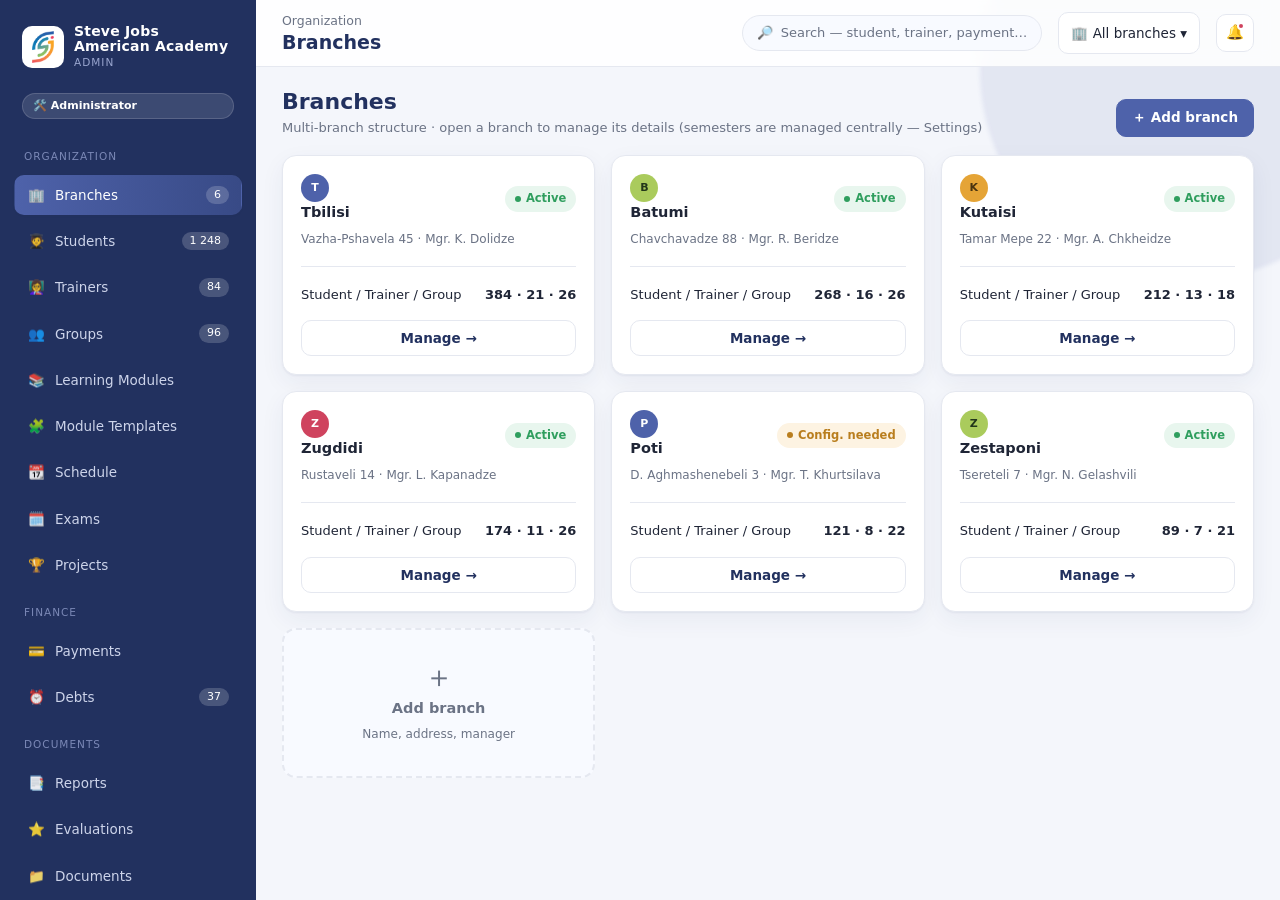
==== commit b9a9ff75: "admin.html: English translation + 12-semester templates + per-lecture edit - Administrator interface" ====
--- a/admin.html
+++ b/admin.html
@@ -1,9 +1,9 @@
 <!DOCTYPE html>
-<html lang="ka">
+<html lang="en">
 <head>
 <meta charset="UTF-8">
 <meta name="viewport" content="width=device-width, initial-scale=1">
-<title>SJA — ადმინისტრატორის ინტერფეისი</title>
+<title>SJA — Administrator Interface</title>
 <link rel="icon" href="assets/logo.png">
 <link rel="stylesheet" href="assets/sja.css">
 </head>
@@ -13,49 +13,49 @@
 
   <!-- ============================= SIDEBAR ============================= -->
   <aside class="sidebar">
-    <a class="brand" href="index.html" title="მთავარი / როლის არჩევა">
+    <a class="brand" href="index.html" title="Home / Role selection">
       <img src="assets/logo.png" alt="SJA">
       <div>
         <div class="b-title">Steve Jobs<br>American Academy</div>
         <div class="b-sub">Admin</div>
       </div>
     </a>
-    <span class="role-chip">🛠️ ადმინისტრატორი</span>
-
-    <div class="nav-group-label">ორგანიზაცია</div>
-    <div class="nav-item active" data-target="branches"  data-title="ფილიალები"><span class="ic">🏢</span> ფილიალები <span class="count">6</span></div>
-    <div class="nav-item" data-target="students"  data-title="მოსწავლეთა ბაზა"><span class="ic">🧑‍🎓</span> მოსწავლეები <span class="count">1 248</span></div>
-    <div class="nav-item" data-target="trainers"  data-title="ტრენერების ბაზა"><span class="ic">👩‍🏫</span> ტრენერები <span class="count">84</span></div>
-    <div class="nav-item" data-target="groups"    data-title="სასწავლო ჯგუფები"><span class="ic">👥</span> ჯგუფები <span class="count">96</span></div>
-    <div class="nav-item" data-target="modules"   data-title="სასწავლო მოდულები"><span class="ic">📚</span> სასწავლო მოდულები</div>
-    <div class="nav-item" data-target="templates" data-title="სასწავლო მოდულების ტემპლეიტები"><span class="ic">🧩</span> მოდულების ტემპლეიტები</div>
-    <div class="nav-item" data-target="schedule"  data-title="სასწავლო ცხრილი"><span class="ic">📆</span> სასწავლო ცხრილი</div>
-    <div class="nav-item" data-target="exams"     data-title="გამოცდები / კალენდარი"><span class="ic">🗓️</span> გამოცდები</div>
-    <div class="nav-item" data-target="projects"  data-title="პროექტები"><span class="ic">🏆</span> პროექტები</div>
-
-    <div class="nav-group-label">ფინანსები</div>
-    <div class="nav-item" data-target="finance"   data-title="ჩარიცხვები და ფინანსები"><span class="ic">💳</span> ჩარიცხვები</div>
-    <div class="nav-item" data-target="debts"     data-title="დავალიანებები"><span class="ic">⏰</span> დავალიანებები <span class="count">37</span></div>
-
-    <div class="nav-group-label">დოკუმენტბრუნვა</div>
-    <div class="nav-item" data-target="reports"   data-title="რეპორტები"><span class="ic">📑</span> რეპორტები</div>
-    <div class="nav-item" data-target="evaluations" data-title="შეფასებები / გამოკითხვები"><span class="ic">⭐</span> შეფასებები</div>
-    <div class="nav-item" data-target="documents" data-title="დოკუმენტების საცავი"><span class="ic">📁</span> დოკუმენტები</div>
-
-    <div class="nav-group-label">კომუნიკაცია</div>
-    <div class="nav-item" data-target="notifications" data-title="შეტყობინებები"><span class="ic">🔔</span> შეტყობინებები</div>
-    <div class="nav-item" data-target="knowledge"  data-title="AI ცოდნის ბაზა"><span class="ic">🤖</span> AI / ცოდნის ბაზა</div>
-
-    <div class="nav-group-label">სისტემა</div>
-    <div class="nav-item" data-target="roles"     data-title="მომხმარებლების მართვა"><span class="ic">👥</span> მომხმარებლები</div>
-    <div class="nav-item" data-target="params"    data-title="პარამეტრები — სასწავლო წლები/სემესტრები"><span class="ic">⚙️</span> პარამეტრები</div>
+    <span class="role-chip">🛠️ Administrator</span>
+
+    <div class="nav-group-label">Organization</div>
+    <div class="nav-item active" data-target="branches"  data-title="Branches"><span class="ic">🏢</span> Branches <span class="count">6</span></div>
+    <div class="nav-item" data-target="students"  data-title="Student Database"><span class="ic">🧑‍🎓</span> Students <span class="count">1 248</span></div>
+    <div class="nav-item" data-target="trainers"  data-title="Trainer Database"><span class="ic">👩‍🏫</span> Trainers <span class="count">84</span></div>
+    <div class="nav-item" data-target="groups"    data-title="Learning Groups"><span class="ic">👥</span> Groups <span class="count">96</span></div>
+    <div class="nav-item" data-target="modules"   data-title="Learning Modules"><span class="ic">📚</span> Learning Modules</div>
+    <div class="nav-item" data-target="templates" data-title="Module Templates"><span class="ic">🧩</span> Module Templates</div>
+    <div class="nav-item" data-target="schedule"  data-title="Schedule"><span class="ic">📆</span> Schedule</div>
+    <div class="nav-item" data-target="exams"     data-title="Exams / Calendar"><span class="ic">🗓️</span> Exams</div>
+    <div class="nav-item" data-target="projects"  data-title="Projects"><span class="ic">🏆</span> Projects</div>
+
+    <div class="nav-group-label">Finance</div>
+    <div class="nav-item" data-target="finance"   data-title="Payments and Finance"><span class="ic">💳</span> Payments</div>
+    <div class="nav-item" data-target="debts"     data-title="Debts"><span class="ic">⏰</span> Debts <span class="count">37</span></div>
+
+    <div class="nav-group-label">Documents</div>
+    <div class="nav-item" data-target="reports"   data-title="Reports"><span class="ic">📑</span> Reports</div>
+    <div class="nav-item" data-target="evaluations" data-title="Evaluations / Surveys"><span class="ic">⭐</span> Evaluations</div>
+    <div class="nav-item" data-target="documents" data-title="Document Storage"><span class="ic">📁</span> Documents</div>
+
+    <div class="nav-group-label">Communication</div>
+    <div class="nav-item" data-target="notifications" data-title="Notifications"><span class="ic">🔔</span> Notifications</div>
+    <div class="nav-item" data-target="knowledge"  data-title="AI Knowledge Base"><span class="ic">🤖</span> AI / Knowledge Base</div>
+
+    <div class="nav-group-label">System</div>
+    <div class="nav-item" data-target="roles"     data-title="User Management"><span class="ic">👥</span> Users</div>
+    <div class="nav-item" data-target="params"    data-title="Settings — academic years/semesters"><span class="ic">⚙️</span> Settings</div>
 
     <div class="sidebar-foot">
       <div class="who">
-        <span class="avatar">ნ.კ</span>
+        <span class="avatar">N.K</span>
         <div style="min-width:0">
-          <div style="color:#fff; font-size:13px; font-weight:600">ნინო კვარაცხელია</div>
-          <div style="color:#9aa6cf; font-size:11px">სუპერ ადმინი</div>
+          <div style="color:#fff; font-size:13px; font-weight:600">Nino Kvaratskhelia</div>
+          <div style="color:#9aa6cf; font-size:11px">Super Admin</div>
         </div>
       </div>
     </div>
@@ -65,12 +65,12 @@
   <div class="main">
     <div class="topbar">
       <div>
-        <div class="crumb"><span id="crumb">ორგანიზაცია</span></div>
-        <h1 id="page-title">ფილიალები</h1>
+        <div class="crumb"><span id="crumb">Organization</span></div>
+        <h1 id="page-title">Branches</h1>
       </div>
       <div class="spacer"></div>
-      <div class="search">🔎 <span>ძებნა — მოსწავლე, ტრენერი, ჩარიცხვა…</span></div>
-      <div class="select" style="width:auto; display:flex; align-items:center; gap:8px; background:#fff">🏢 ყველა ფილიალი ▾</div>
+      <div class="search">🔎 <span>Search — student, trainer, payment…</span></div>
+      <div class="select" style="width:auto; display:flex; align-items:center; gap:8px; background:#fff">🏢 All branches ▾</div>
       <div class="icon-btn">🔔<span class="dot"></span></div>
     </div>
 
@@ -79,77 +79,77 @@
     <!-- ==================== DASHBOARD ==================== -->
     <section class="view active" data-view="branches">
       <div class="page-head">
-        <div class="titles"><h2>ფილიალები</h2><p>მრავალფილიალიანი სტრუქტურა · გახსენით ფილიალი დეტალების სამართავად (სემესტრები იმართება ცენტრალიზებულად — პარამეტრები)</p></div>
-        <div class="actions"><button class="btn primary" data-modal="mAddBranch">＋ ფილიალის დამატება</button></div>
+        <div class="titles"><h2>Branches</h2><p>Multi-branch structure · open a branch to manage its details (semesters are managed centrally — Settings)</p></div>
+        <div class="actions"><button class="btn primary" data-modal="mAddBranch">＋ Add branch</button></div>
       </div>
       <div class="grid g-3">
         <div class="card pad">
-          <div class="flex between"><div class="u"><span class="avatar sm">თ</span><b>თბილისი</b></div><span class="badge b-ok">აქტიური</span></div>
-          <div class="muted" style="font-size:12px; margin-top:6px">ვაჟა-ფშაველა 45 · მენ. ქ. დოლიძე</div>
+          <div class="flex between"><div class="u"><span class="avatar sm">T</span><b>Tbilisi</b></div><span class="badge b-ok">Active</span></div>
+          <div class="muted" style="font-size:12px; margin-top:6px">Vazha-Pshavela 45 · Mgr. K. Dolidze</div>
           <hr class="sep">
-          <div class="flex between" style="font-size:13px"><span>მოსწავლე / ტრენერი / ჯგუფი</span><b>384 · 21 · 26</b></div>
-          <button class="btn block mt-2" data-goto="branch-detail">მართვა →</button>
-        </div>
-        <div class="card pad">
-          <div class="flex between"><div class="u"><span class="avatar sm green">ბ</span><b>ბათუმი</b></div><span class="badge b-ok">აქტიური</span></div>
-          <div class="muted" style="font-size:12px; margin-top:6px">ჭავჭავაძის 88 · მენ. რ. ბერიძე</div>
+          <div class="flex between" style="font-size:13px"><span>Student / Trainer / Group</span><b>384 · 21 · 26</b></div>
+          <button class="btn block mt-2" data-goto="branch-detail">Manage →</button>
+        </div>
+        <div class="card pad">
+          <div class="flex between"><div class="u"><span class="avatar sm green">B</span><b>Batumi</b></div><span class="badge b-ok">Active</span></div>
+          <div class="muted" style="font-size:12px; margin-top:6px">Chavchavadze 88 · Mgr. R. Beridze</div>
           <hr class="sep">
-          <div class="flex between" style="font-size:13px"><span>მოსწავლე / ტრენერი / ჯგუფი</span><b>268 · 16 · 26</b></div>
-          <button class="btn block mt-2" data-goto="branch-detail">მართვა →</button>
-        </div>
-        <div class="card pad">
-          <div class="flex between"><div class="u"><span class="avatar sm yellow">ქ</span><b>ქუთაისი</b></div><span class="badge b-ok">აქტიური</span></div>
-          <div class="muted" style="font-size:12px; margin-top:6px">თამარ მეფის 22 · მენ. ა. ჩხეიძე</div>
+          <div class="flex between" style="font-size:13px"><span>Student / Trainer / Group</span><b>268 · 16 · 26</b></div>
+          <button class="btn block mt-2" data-goto="branch-detail">Manage →</button>
+        </div>
+        <div class="card pad">
+          <div class="flex between"><div class="u"><span class="avatar sm yellow">K</span><b>Kutaisi</b></div><span class="badge b-ok">Active</span></div>
+          <div class="muted" style="font-size:12px; margin-top:6px">Tamar Mepe 22 · Mgr. A. Chkheidze</div>
           <hr class="sep">
-          <div class="flex between" style="font-size:13px"><span>მოსწავლე / ტრენერი / ჯგუფი</span><b>212 · 13 · 18</b></div>
-          <button class="btn block mt-2" data-goto="branch-detail">მართვა →</button>
-        </div>
-        <div class="card pad">
-          <div class="flex between"><div class="u"><span class="avatar sm cerise">ზ</span><b>ზუგდიდი</b></div><span class="badge b-ok">აქტიური</span></div>
-          <div class="muted" style="font-size:12px; margin-top:6px">რუსთაველის 14 · მენ. ლ. კაპანაძე</div>
+          <div class="flex between" style="font-size:13px"><span>Student / Trainer / Group</span><b>212 · 13 · 18</b></div>
+          <button class="btn block mt-2" data-goto="branch-detail">Manage →</button>
+        </div>
+        <div class="card pad">
+          <div class="flex between"><div class="u"><span class="avatar sm cerise">Z</span><b>Zugdidi</b></div><span class="badge b-ok">Active</span></div>
+          <div class="muted" style="font-size:12px; margin-top:6px">Rustaveli 14 · Mgr. L. Kapanadze</div>
           <hr class="sep">
-          <div class="flex between" style="font-size:13px"><span>მოსწავლე / ტრენერი / ჯგუფი</span><b>174 · 11 · 26</b></div>
-          <button class="btn block mt-2" data-goto="branch-detail">მართვა →</button>
-        </div>
-        <div class="card pad">
-          <div class="flex between"><div class="u"><span class="avatar sm">ფ</span><b>ფოთი</b></div><span class="badge b-warn">კონფიგ. საჭირო</span></div>
-          <div class="muted" style="font-size:12px; margin-top:6px">დ. აღმაშენებლის 3 · მენ. თ. ხურცილავა</div>
+          <div class="flex between" style="font-size:13px"><span>Student / Trainer / Group</span><b>174 · 11 · 26</b></div>
+          <button class="btn block mt-2" data-goto="branch-detail">Manage →</button>
+        </div>
+        <div class="card pad">
+          <div class="flex between"><div class="u"><span class="avatar sm">P</span><b>Poti</b></div><span class="badge b-warn">Config. needed</span></div>
+          <div class="muted" style="font-size:12px; margin-top:6px">D. Aghmashenebeli 3 · Mgr. T. Khurtsilava</div>
           <hr class="sep">
-          <div class="flex between" style="font-size:13px"><span>მოსწავლე / ტრენერი / ჯგუფი</span><b>121 · 8 · 22</b></div>
-          <button class="btn block mt-2" data-goto="branch-detail">მართვა →</button>
-        </div>
-        <div class="card pad">
-          <div class="flex between"><div class="u"><span class="avatar sm green">ზ</span><b>ზესტაფონი</b></div><span class="badge b-ok">აქტიური</span></div>
-          <div class="muted" style="font-size:12px; margin-top:6px">წერეთლის 7 · მენ. ნ. გელაშვილი</div>
+          <div class="flex between" style="font-size:13px"><span>Student / Trainer / Group</span><b>121 · 8 · 22</b></div>
+          <button class="btn block mt-2" data-goto="branch-detail">Manage →</button>
+        </div>
+        <div class="card pad">
+          <div class="flex between"><div class="u"><span class="avatar sm green">Z</span><b>Zestaponi</b></div><span class="badge b-ok">Active</span></div>
+          <div class="muted" style="font-size:12px; margin-top:6px">Tsereteli 7 · Mgr. N. Gelashvili</div>
           <hr class="sep">
-          <div class="flex between" style="font-size:13px"><span>მოსწავლე / ტრენერი / ჯგუფი</span><b>89 · 7 · 21</b></div>
-          <button class="btn block mt-2" data-goto="branch-detail">მართვა →</button>
+          <div class="flex between" style="font-size:13px"><span>Student / Trainer / Group</span><b>89 · 7 · 21</b></div>
+          <button class="btn block mt-2" data-goto="branch-detail">Manage →</button>
         </div>
         <div class="add-tile" data-modal="mAddBranch">
           <span class="plus">＋</span>
-          <div><b>ფილიალის დამატება</b></div>
-          <small>დასახელება, მისამართი, მენეჯერი</small>
+          <div><b>Add branch</b></div>
+          <small>Name, address, manager</small>
         </div>
       </div>
     </section>
 
     <!-- ==================== BRANCH DETAIL (inner) ==================== -->
     <section class="view" data-view="branch-detail">
-      <span class="back-link" data-goto="branches">← ფილიალები</span>
-      <div class="page-head">
-        <div class="titles"><h2>თბილისი</h2><p>ვაჟა-ფშაველა 45 · მენეჯერი: ქ. დოლიძე · 384 მოსწავლე · 26 ჯგუფი</p></div>
-        <div class="actions"><button class="btn">✏️ რედაქტირება</button></div>
-      </div>
-      <div class="note" style="margin-bottom:16px">ℹ️ სასწავლო წლები/სემესტრები იმართება <b>ცენტრალიზებულად</b> — პარამეტრების გვერდზე, არა ფილიალის ჭრილში.</div>
+      <span class="back-link" data-goto="branches">← Branches</span>
+      <div class="page-head">
+        <div class="titles"><h2>Tbilisi</h2><p>Vazha-Pshavela 45 · Manager: K. Dolidze · 384 students · 26 groups</p></div>
+        <div class="actions"><button class="btn">✏️ Edit</button></div>
+      </div>
+      <div class="note" style="margin-bottom:16px">ℹ️ Academic years/semesters are managed <b>centrally</b> — on the Settings page, not within the branch.</div>
       <div class="card pad" style="max-width:520px">
-        <h3>ესკალაციის ლოგიკა</h3>
-        <p class="muted" style="font-size:12.5px">გადაუხდელობის 4-ეტაპიანი პროცესი</p>
+        <h3>Escalation logic</h3>
+        <p class="muted" style="font-size:12.5px">4-stage non-payment process</p>
         <div class="stepper mt-1" style="flex-direction:column; gap:8px">
-          <div class="step done"><span class="n">1</span> SMS — +1 დღე</div>
-          <div class="step done"><span class="n">2</span> Voice (ბოტი) — +3 დღე</div>
-          <div class="step active"><span class="n">3</span> Voice — +5 დღე</div>
-          <div class="step"><span class="n">4</span> მენეჯერს — +7 დღე</div>
-          <div class="step"><span class="n">✕</span> გარიცხვა — +10 დღე</div>
+          <div class="step done"><span class="n">1</span> SMS — +1 day</div>
+          <div class="step done"><span class="n">2</span> Voice (bot) — +3 days</div>
+          <div class="step active"><span class="n">3</span> Voice — +5 days</div>
+          <div class="step"><span class="n">4</span> To manager — +7 days</div>
+          <div class="step"><span class="n">✕</span> Expulsion — +10 days</div>
         </div>
       </div>
     </section>
@@ -157,29 +157,29 @@
     <!-- ==================== STUDENTS ==================== -->
     <section class="view" data-view="students">
       <div class="page-head">
-        <div class="titles"><h2>მოსწავლეთა ბაზა</h2><p>ყველა სტატუსი · ასაკობრივი კატეგორია განსაზღვრავს კურსს (6–16 წ.) · მთავარ გრიდზე მხოლოდ ძირითადი ველები, დანარჩენი — პროფილში</p></div>
-        <div class="actions"><button class="btn">⤓ ექსპორტი</button></div>
+        <div class="titles"><h2>Student Database</h2><p>All statuses · age category defines the course (6–16 yrs) · main grid shows only key fields, the rest — in the profile</p></div>
+        <div class="actions"><button class="btn">⤓ Export</button></div>
       </div>
 
       <div class="card" style="margin-bottom:16px">
         <div class="card-body">
           <div class="flex wrap">
-            <div class="select" style="width:auto">სტატუსი: ყველა ▾</div>
-            <div class="select" style="width:auto">ფილიალი: ყველა ▾</div>
-            <div class="select" style="width:auto">ასაკ. კატეგორია: ყველა ▾</div>
-            <div class="select" style="width:auto">წელი (კატეგ.): ყველა ▾</div>
-            <div class="select" style="width:auto">🎓 ალუმნი (კატეგ. · წელი): ყველა ▾</div>
-            <div class="select" style="width:auto">მიღება (Intake): ყველა ▾</div>
-            <div class="search" style="min-width:220px; margin-left:auto">🔎 <span>ძებნა სახელით ან პ/ნ-ით…</span></div>
-          </div>
-          <div class="note mt-2">🎓 ალუმნის სტატუსი ენიჭება <b>2 წელიწადში ერთხელ</b> — ალუმნის სვეტში იწერება ბოლო დასრულებული ასაკობრივი კატეგორია და წელი.</div>
+            <div class="select" style="width:auto">Status: All ▾</div>
+            <div class="select" style="width:auto">Branch: All ▾</div>
+            <div class="select" style="width:auto">Age Cat.: All ▾</div>
+            <div class="select" style="width:auto">Year (cat.): All ▾</div>
+            <div class="select" style="width:auto">🎓 Alumni (cat. · year): All ▾</div>
+            <div class="select" style="width:auto">Intake: All ▾</div>
+            <div class="search" style="min-width:220px; margin-left:auto">🔎 <span>Search by name or personal ID…</span></div>
+          </div>
+          <div class="note mt-2">🎓 Alumni status is assigned <b>once every 2 years</b> — the alumni column records the last completed age category and year.</div>
           <div class="flex wrap mt-2">
-            <div class="select" style="width:auto">ჯგუფი: ყველა ▾</div>
-            <div class="select" style="width:auto">დაფინანსება %: ყველა ▾</div>
-            <div class="select" style="width:auto">სკოლა: ყველა ▾</div>
-            <div class="select" style="width:auto">მოქალაქეობა: ყველა ▾</div>
-            <div class="select" style="width:auto">SteveCoins: ყველა ▾</div>
-            <span class="wire-tag" style="margin-left:auto; align-self:center">ფილტრი — ყველა ველით</span>
+            <div class="select" style="width:auto">Group: All ▾</div>
+            <div class="select" style="width:auto">Funding %: All ▾</div>
+            <div class="select" style="width:auto">School: All ▾</div>
+            <div class="select" style="width:auto">Citizenship: All ▾</div>
+            <div class="select" style="width:auto">SteveCoins: All ▾</div>
+            <span class="wire-tag" style="margin-left:auto; align-self:center">Filter — by all fields</span>
           </div>
         </div>
       </div>
@@ -187,7 +187,7 @@
       <div class="card" data-tabs>
         <div class="card-head" style="gap:0">
           <div class="tabs" style="margin:0; border:none">
-            <div class="tab active" data-tab="all">ყველა <span class="badge b-muted plain" style="margin-left:6px">1 248</span></div>
+            <div class="tab active" data-tab="all">All <span class="badge b-muted plain" style="margin-left:6px">1 248</span></div>
             <div class="tab" data-tab="active">Active <span class="badge b-ok plain" style="margin-left:6px">1 091</span></div>
             <div class="tab" data-tab="waiting">Waiting list <span class="badge b-info plain" style="margin-left:6px">59</span></div>
             <div class="tab" data-tab="suspended">Suspended <span class="badge b-muted plain" style="margin-left:6px">98</span></div>
@@ -196,170 +196,170 @@
         </div>
         <div class="tab-panel active" data-panel="all">
           <table class="tbl">
-            <thead><tr><th>მოსწავლე</th><th>მიღება</th><th>ჯგუფი</th><th title="მიმდინარე წელი კატეგორიაში">წელი</th><th title="ბოლო დასრ. კატეგ. · წელი">🎓 ალუმნი</th><th>ფილიალი</th><th>🪙 SteveCoins</th><th>სტატუსი</th><th></th></tr></thead>
+            <thead><tr><th>Student</th><th>Intake</th><th>Group</th><th title="Current year in category">Year</th><th title="Last compl. cat. · year">🎓 Alumni</th><th>Branch</th><th>🪙 SteveCoins</th><th>Status</th><th></th></tr></thead>
             <tbody>
-            <tr><td><div class="u"><span class="avatar sm ">ნ.ბ</span><div><div class="nm">ნიკა ბერიძე</div><div class="sub">პ/ნ 61001…</div></div></div></td><td><span class="badge b-info plain">Alpha</span></td><td>#1_Nexus</td><td>II</td><td><span class="badge b-warn plain">Nexus · I</span></td><td>თბილისი</td><td>340</td><td><span class="badge b-ok">Active</span></td><td class="text-r"><button class="btn sm ghost" data-goto="student-profile">პროფილი →</button></td></tr>
-            <tr><td><div class="u"><span class="avatar sm green">მ.ლ</span><div><div class="nm">მარიამ ლომიძე</div><div class="sub">პ/ნ 60012…</div></div></div></td><td><span class="badge b-info plain">Sigma</span></td><td>#2_Quantum</td><td>I</td><td><span class="badge b-warn plain">Nexus · II</span></td><td>თბილისი</td><td>210</td><td><span class="badge b-ok">Active</span></td><td class="text-r"><button class="btn sm ghost" data-goto="student-profile">პროფილი →</button></td></tr>
-            <tr><td><div class="u"><span class="avatar sm yellow">დ.ხ</span><div><div class="nm">დავით ხარაზი</div><div class="sub">პ/ნ 01027…</div></div></div></td><td><span class="badge b-info plain">Sigma</span></td><td>#3_Apex</td><td>II</td><td><span class="badge b-warn plain">Apex · I</span></td><td>ბათუმი</td><td>180</td><td><span class="badge b-muted">Suspended</span></td><td class="text-r"><button class="btn sm ghost" data-goto="student-profile">პროფილი →</button></td></tr>
-            <tr><td><div class="u"><span class="avatar sm cerise">თ.გ</span><div><div class="nm">თეონა გოგიჩაიშვილი</div><div class="sub">პ/ნ 60018…</div></div></div></td><td><span class="badge b-info plain">Delta</span></td><td>—</td><td>—</td><td class="text-muted">—</td><td>ბათუმი</td><td>0</td><td><span class="badge b-info">Waiting list</span></td><td class="text-r"><button class="btn sm ghost" data-goto="student-profile">პროფილი →</button></td></tr>
-            <tr><td><div class="u"><span class="avatar sm ">ლ.ც</span><div><div class="nm">ლუკა ცერცვაძე</div><div class="sub">პ/ნ 61003…</div></div></div></td><td><span class="badge b-info plain">Alpha</span></td><td>#3_Apex</td><td>II</td><td><span class="badge b-warn plain">Apex · I</span></td><td>თბილისი</td><td>410</td><td><span class="badge b-ok">Active</span></td><td class="text-r"><button class="btn sm ghost" data-goto="student-profile">პროფილი →</button></td></tr>
-            <tr><td><div class="u"><span class="avatar sm green">ა.ხ</span><div><div class="nm">ანა ხარაზი</div><div class="sub">პ/ნ 01030…</div></div></div></td><td><span class="badge b-info plain">Alpha</span></td><td>#1_Nexus</td><td>I</td><td class="text-muted">—</td><td>თბილისი</td><td>260</td><td><span class="badge b-ok">Active</span></td><td class="text-r"><button class="btn sm ghost" data-goto="student-profile">პროფილი →</button></td></tr>
+            <tr><td><div class="u"><span class="avatar sm ">N.B</span><div><div class="nm">Nika Beridze</div><div class="sub">ID 61001…</div></div></div></td><td><span class="badge b-info plain">Alpha</span></td><td>#1_Nexus</td><td>II</td><td><span class="badge b-warn plain">Nexus · I</span></td><td>Tbilisi</td><td>340</td><td><span class="badge b-ok">Active</span></td><td class="text-r"><button class="btn sm ghost" data-goto="student-profile">Profile →</button></td></tr>
+            <tr><td><div class="u"><span class="avatar sm green">M.L</span><div><div class="nm">Mariam Lomidze</div><div class="sub">ID 60012…</div></div></div></td><td><span class="badge b-info plain">Sigma</span></td><td>#2_Quantum</td><td>I</td><td><span class="badge b-warn plain">Nexus · II</span></td><td>Tbilisi</td><td>210</td><td><span class="badge b-ok">Active</span></td><td class="text-r"><button class="btn sm ghost" data-goto="student-profile">Profile →</button></td></tr>
+            <tr><td><div class="u"><span class="avatar sm yellow">D.K</span><div><div class="nm">David Kharazi</div><div class="sub">ID 01027…</div></div></div></td><td><span class="badge b-info plain">Sigma</span></td><td>#3_Apex</td><td>II</td><td><span class="badge b-warn plain">Apex · I</span></td><td>Batumi</td><td>180</td><td><span class="badge b-muted">Suspended</span></td><td class="text-r"><button class="btn sm ghost" data-goto="student-profile">Profile →</button></td></tr>
+            <tr><td><div class="u"><span class="avatar sm cerise">T.G</span><div><div class="nm">Teona Gogichaishvili</div><div class="sub">ID 60018…</div></div></div></td><td><span class="badge b-info plain">Delta</span></td><td>—</td><td>—</td><td class="text-muted">—</td><td>Batumi</td><td>0</td><td><span class="badge b-info">Waiting list</span></td><td class="text-r"><button class="btn sm ghost" data-goto="student-profile">Profile →</button></td></tr>
+            <tr><td><div class="u"><span class="avatar sm ">L.T</span><div><div class="nm">Luka Tsertsvadze</div><div class="sub">ID 61003…</div></div></div></td><td><span class="badge b-info plain">Alpha</span></td><td>#3_Apex</td><td>II</td><td><span class="badge b-warn plain">Apex · I</span></td><td>Tbilisi</td><td>410</td><td><span class="badge b-ok">Active</span></td><td class="text-r"><button class="btn sm ghost" data-goto="student-profile">Profile →</button></td></tr>
+            <tr><td><div class="u"><span class="avatar sm green">A.K</span><div><div class="nm">Ana Kharazi</div><div class="sub">ID 01030…</div></div></div></td><td><span class="badge b-info plain">Alpha</span></td><td>#1_Nexus</td><td>I</td><td class="text-muted">—</td><td>Tbilisi</td><td>260</td><td><span class="badge b-ok">Active</span></td><td class="text-r"><button class="btn sm ghost" data-goto="student-profile">Profile →</button></td></tr>
             </tbody>
           </table>
         </div>
         <div class="tab-panel" data-panel="active">
           <table class="tbl">
-            <thead><tr><th>მოსწავლე</th><th>მიღება</th><th>ჯგუფი</th><th>წელი</th><th>🎓 ალუმნი</th><th>ფილიალი</th><th>🪙 SteveCoins</th><th></th></tr></thead>
+            <thead><tr><th>Student</th><th>Intake</th><th>Group</th><th>Year</th><th>🎓 Alumni</th><th>Branch</th><th>🪙 SteveCoins</th><th></th></tr></thead>
             <tbody>
-            <tr><td><div class="u"><span class="avatar sm ">ნ.ბ</span><div><div class="nm">ნიკა ბერიძე</div><div class="sub">პ/ნ 61001…</div></div></div></td><td><span class="badge b-info plain">Alpha</span></td><td>#1_Nexus</td><td>II</td><td><span class="badge b-warn plain">Nexus · I</span></td><td>თბილისი</td><td>340</td><td class="text-r"><button class="btn sm ghost" data-goto="student-profile">პროფილი →</button></td></tr>
-            <tr><td><div class="u"><span class="avatar sm green">მ.ლ</span><div><div class="nm">მარიამ ლომიძე</div><div class="sub">პ/ნ 60012…</div></div></div></td><td><span class="badge b-info plain">Sigma</span></td><td>#2_Quantum</td><td>I</td><td><span class="badge b-warn plain">Nexus · II</span></td><td>თბილისი</td><td>210</td><td class="text-r"><button class="btn sm ghost" data-goto="student-profile">პროფილი →</button></td></tr>
-            <tr><td><div class="u"><span class="avatar sm ">ლ.ც</span><div><div class="nm">ლუკა ცერცვაძე</div><div class="sub">პ/ნ 61003…</div></div></div></td><td><span class="badge b-info plain">Alpha</span></td><td>#3_Apex</td><td>II</td><td><span class="badge b-warn plain">Apex · I</span></td><td>თბილისი</td><td>410</td><td class="text-r"><button class="btn sm ghost" data-goto="student-profile">პროფილი →</button></td></tr>
-            <tr><td><div class="u"><span class="avatar sm green">ა.ხ</span><div><div class="nm">ანა ხარაზი</div><div class="sub">პ/ნ 01030…</div></div></div></td><td><span class="badge b-info plain">Alpha</span></td><td>#1_Nexus</td><td>I</td><td class="text-muted">—</td><td>თბილისი</td><td>260</td><td class="text-r"><button class="btn sm ghost" data-goto="student-profile">პროფილი →</button></td></tr>
+            <tr><td><div class="u"><span class="avatar sm ">N.B</span><div><div class="nm">Nika Beridze</div><div class="sub">ID 61001…</div></div></div></td><td><span class="badge b-info plain">Alpha</span></td><td>#1_Nexus</td><td>II</td><td><span class="badge b-warn plain">Nexus · I</span></td><td>Tbilisi</td><td>340</td><td class="text-r"><button class="btn sm ghost" data-goto="student-profile">Profile →</button></td></tr>
+            <tr><td><div class="u"><span class="avatar sm green">M.L</span><div><div class="nm">Mariam Lomidze</div><div class="sub">ID 60012…</div></div></div></td><td><span class="badge b-info plain">Sigma</span></td><td>#2_Quantum</td><td>I</td><td><span class="badge b-warn plain">Nexus · II</span></td><td>Tbilisi</td><td>210</td><td class="text-r"><button class="btn sm ghost" data-goto="student-profile">Profile →</button></td></tr>
+            <tr><td><div class="u"><span class="avatar sm ">L.T</span><div><div class="nm">Luka Tsertsvadze</div><div class="sub">ID 61003…</div></div></div></td><td><span class="badge b-info plain">Alpha</span></td><td>#3_Apex</td><td>II</td><td><span class="badge b-warn plain">Apex · I</span></td><td>Tbilisi</td><td>410</td><td class="text-r"><button class="btn sm ghost" data-goto="student-profile">Profile →</button></td></tr>
+            <tr><td><div class="u"><span class="avatar sm green">A.K</span><div><div class="nm">Ana Kharazi</div><div class="sub">ID 01030…</div></div></div></td><td><span class="badge b-info plain">Alpha</span></td><td>#1_Nexus</td><td>I</td><td class="text-muted">—</td><td>Tbilisi</td><td>260</td><td class="text-r"><button class="btn sm ghost" data-goto="student-profile">Profile →</button></td></tr>
             </tbody>
           </table>
         </div>
         <div class="tab-panel" data-panel="waiting">
           <table class="tbl">
-            <thead><tr><th>მოსწავლე</th><th>მიღება</th><th>ფილიალი</th><th>🕒 სიაში ჩასმის თარიღი</th><th>🪙 SteveCoins</th><th></th></tr></thead>
+            <thead><tr><th>Student</th><th>Intake</th><th>Branch</th><th>🕒 Date added to list</th><th>🪙 SteveCoins</th><th></th></tr></thead>
             <tbody>
-            <tr><td><div class="u"><span class="avatar sm cerise">თ.გ</span><div><div class="nm">თეონა გოგიჩაიშვილი</div><div class="sub">პ/ნ 60018…</div></div></div></td><td><span class="badge b-info plain">Delta</span></td><td>ბათუმი</td><td><span class="badge b-info plain">05/09/2025</span></td><td>0</td><td class="text-r"><button class="btn sm ghost" data-goto="student-profile">პროფილი →</button></td></tr>
-            <tr><td><div class="u"><span class="avatar sm green">დ.ნ</span><div><div class="nm">დათო ნადირაძე</div><div class="sub">პ/ნ 61022…</div></div></div></td><td><span class="badge b-info plain">Delta</span></td><td>თბილისი</td><td><span class="badge b-info plain">12/09/2025</span></td><td>0</td><td class="text-r"><button class="btn sm ghost" data-goto="student-profile">პროფილი →</button></td></tr>
-            <tr><td><div class="u"><span class="avatar sm yellow">ე.ჩ</span><div><div class="nm">ელენე ჩხეიძე</div><div class="sub">პ/ნ 60031…</div></div></div></td><td><span class="badge b-info plain">Delta</span></td><td>ქუთაისი</td><td><span class="badge b-info plain">20/09/2025</span></td><td>0</td><td class="text-r"><button class="btn sm ghost" data-goto="student-profile">პროფილი →</button></td></tr>
+            <tr><td><div class="u"><span class="avatar sm cerise">T.G</span><div><div class="nm">Teona Gogichaishvili</div><div class="sub">ID 60018…</div></div></div></td><td><span class="badge b-info plain">Delta</span></td><td>Batumi</td><td><span class="badge b-info plain">05/09/2025</span></td><td>0</td><td class="text-r"><button class="btn sm ghost" data-goto="student-profile">Profile →</button></td></tr>
+            <tr><td><div class="u"><span class="avatar sm green">D.N</span><div><div class="nm">Dato Nadiradze</div><div class="sub">ID 61022…</div></div></div></td><td><span class="badge b-info plain">Delta</span></td><td>Tbilisi</td><td><span class="badge b-info plain">12/09/2025</span></td><td>0</td><td class="text-r"><button class="btn sm ghost" data-goto="student-profile">Profile →</button></td></tr>
+            <tr><td><div class="u"><span class="avatar sm yellow">E.C</span><div><div class="nm">Elene Chkheidze</div><div class="sub">ID 60031…</div></div></div></td><td><span class="badge b-info plain">Delta</span></td><td>Kutaisi</td><td><span class="badge b-info plain">20/09/2025</span></td><td>0</td><td class="text-r"><button class="btn sm ghost" data-goto="student-profile">Profile →</button></td></tr>
             </tbody>
           </table>
         </div>
         <div class="tab-panel" data-panel="suspended">
           <table class="tbl">
-            <thead><tr><th>მოსწავლე</th><th>მიღება</th><th>ჯგუფი (ბოლო)</th><th>ფილიალი</th><th>🚪 გასვლის თარიღი</th><th>გასვლის მიზეზი</th><th>🪙 SteveCoins</th><th></th></tr></thead>
+            <thead><tr><th>Student</th><th>Intake</th><th>Group (last)</th><th>Branch</th><th>🚪 Withdrawal date</th><th>Withdrawal reason</th><th>🪙 SteveCoins</th><th></th></tr></thead>
             <tbody>
-            <tr><td><div class="u"><span class="avatar sm yellow">დ.ხ</span><div><div class="nm">დავით ხარაზი</div><div class="sub">პ/ნ 01027…</div></div></div></td><td><span class="badge b-info plain">Sigma</span></td><td>#3_Apex</td><td>ბათუმი</td><td><span class="badge b-muted plain">12/03/2025</span></td><td>ფინანსური</td><td>180</td><td class="text-r"><button class="btn sm ghost" data-goto="student-profile">პროფილი →</button></td></tr>
-            <tr><td><div class="u"><span class="avatar sm ">გ.ტ</span><div><div class="nm">გიორგი ტყეშელაშვილი</div><div class="sub">პ/ნ 61044…</div></div></div></td><td><span class="badge b-info plain">Sigma</span></td><td>#2_Quantum</td><td>თბილისი</td><td><span class="badge b-muted plain">28/01/2025</span></td><td>ინტერესის დაკარგვა</td><td>95</td><td class="text-r"><button class="btn sm ghost" data-goto="student-profile">პროფილი →</button></td></tr>
+            <tr><td><div class="u"><span class="avatar sm yellow">D.K</span><div><div class="nm">David Kharazi</div><div class="sub">ID 01027…</div></div></div></td><td><span class="badge b-info plain">Sigma</span></td><td>#3_Apex</td><td>Batumi</td><td><span class="badge b-muted plain">12/03/2025</span></td><td>Financial</td><td>180</td><td class="text-r"><button class="btn sm ghost" data-goto="student-profile">Profile →</button></td></tr>
+            <tr><td><div class="u"><span class="avatar sm ">G.T</span><div><div class="nm">Giorgi Tkeshelashvili</div><div class="sub">ID 61044…</div></div></div></td><td><span class="badge b-info plain">Sigma</span></td><td>#2_Quantum</td><td>Tbilisi</td><td><span class="badge b-muted plain">28/01/2025</span></td><td>Loss of interest</td><td>95</td><td class="text-r"><button class="btn sm ghost" data-goto="student-profile">Profile →</button></td></tr>
             </tbody>
           </table>
         </div>
         <div class="tab-panel" data-panel="graduated">
           <table class="tbl">
-            <thead><tr><th>მოსწავლე</th><th>მიღება</th><th>ბოლო კატეგ.</th><th>ფილიალი</th><th>🎓 დამთავრების თარიღი</th><th>🪙 SteveCoins</th><th></th></tr></thead>
+            <thead><tr><th>Student</th><th>Intake</th><th>Last cat.</th><th>Branch</th><th>🎓 Completion date</th><th>🪙 SteveCoins</th><th></th></tr></thead>
             <tbody>
-            <tr><td><div class="u"><span class="avatar sm ">ლ.ც</span><div><div class="nm">ლანა ცქიტიშვილი</div><div class="sub">პ/ნ 01099…</div></div></div></td><td><span class="badge b-info plain">Sigma</span></td><td>Apex · II</td><td>თბილისი</td><td><span class="badge b-warn plain">28/06/2025</span></td><td>980</td><td class="text-r"><button class="btn sm ghost" data-goto="student-profile">პროფილი →</button></td></tr>
-            <tr><td><div class="u"><span class="avatar sm green">გ.კ</span><div><div class="nm">გიო კიკნაძე</div><div class="sub">პ/ნ 01077…</div></div></div></td><td><span class="badge b-info plain">Sigma</span></td><td>Apex · II</td><td>ბათუმი</td><td><span class="badge b-warn plain">28/06/2025</span></td><td>1120</td><td class="text-r"><button class="btn sm ghost" data-goto="student-profile">პროფილი →</button></td></tr>
+            <tr><td><div class="u"><span class="avatar sm ">L.T</span><div><div class="nm">Lana Tskitishvili</div><div class="sub">ID 01099…</div></div></div></td><td><span class="badge b-info plain">Sigma</span></td><td>Apex · II</td><td>Tbilisi</td><td><span class="badge b-warn plain">28/06/2025</span></td><td>980</td><td class="text-r"><button class="btn sm ghost" data-goto="student-profile">Profile →</button></td></tr>
+            <tr><td><div class="u"><span class="avatar sm green">G.K</span><div><div class="nm">Gio Kiknadze</div><div class="sub">ID 01077…</div></div></div></td><td><span class="badge b-info plain">Sigma</span></td><td>Apex · II</td><td>Batumi</td><td><span class="badge b-warn plain">28/06/2025</span></td><td>1120</td><td class="text-r"><button class="btn sm ghost" data-goto="student-profile">Profile →</button></td></tr>
             </tbody>
           </table>
         </div>
-        <div class="note" style="margin:0 16px 14px">ℹ️ ტაბზე დაკლიკებით გრიდი აჩვენებს ამ სტატუსის განსხვავებულ ველებს — Waiting list: სიაში ჩასმის თარიღი; Suspended: გასვლის თარიღი და მიზეზი; Graduated: დამთავრების თარიღი.</div>
+        <div class="note" style="margin:0 16px 14px">ℹ️ Clicking a tab shows the different fields for that status — Waiting list: date added to list; Suspended: withdrawal date and reason; Graduated: completion date.</div>
       </div>
     </section>
 
     <!-- ==================== STUDENT PROFILE (inner) ==================== -->
     <section class="view" data-view="student-profile">
-      <span class="back-link" data-goto="students">← მოსწავლეთა ბაზა</span>
+      <span class="back-link" data-goto="students">← Student Database</span>
       <div class="page-head">
         <div class="titles" style="display:flex; align-items:center; gap:14px">
-          <span class="avatar" style="width:54px; height:54px; font-size:20px; flex:0 0 auto">ნ.ბ</span>
+          <span class="avatar" style="width:54px; height:54px; font-size:20px; flex:0 0 auto">N.B</span>
           <div>
-            <h2 class="mb-0">ნიკა ბერიძე</h2>
-            <p style="margin:2px 0 0">თბილისი · ჯგუფი #1_Nexus · Nexus · II წელი · მიღება Alpha (2025 შემოდგომა)</p>
-          </div>
-        </div>
-        <div class="actions"><button class="btn" data-modal="mChangeStatus">🔁 სტატუსის შეცვლა</button><button class="btn">✏️ რედაქტირება</button></div>
-      </div>
-      <div class="flex wrap" style="margin-bottom:14px; gap:6px"><span class="badge b-ok">Active</span><span class="badge b-info">Nexus</span><span class="badge b-muted plain">II წელი</span><span class="badge b-warn plain">🎓 ალუმნი: Nexus · I</span></div>
+            <h2 class="mb-0">Nika Beridze</h2>
+            <p style="margin:2px 0 0">Tbilisi · Group #1_Nexus · Nexus · Year II · Intake Alpha (2025 Autumn)</p>
+          </div>
+        </div>
+        <div class="actions"><button class="btn" data-modal="mChangeStatus">🔁 Change status</button><button class="btn">✏️ Edit</button></div>
+      </div>
+      <div class="flex wrap" style="margin-bottom:14px; gap:6px"><span class="badge b-ok">Active</span><span class="badge b-info">Nexus</span><span class="badge b-muted plain">Year II</span><span class="badge b-warn plain">🎓 Alumni: Nexus · I</span></div>
       <div>
         <div class="card">
           <div class="card-body" data-tabs>
             <div class="tabs">
-              <div class="tab active" data-tab="sp1">მიმოხილვა</div>
-              <div class="tab" data-tab="sp3">პროგრესი</div>
-              <div class="tab" data-tab="sp7">ისტორია</div>
-              <div class="tab" data-tab="sp5">ფაილები</div>
+              <div class="tab active" data-tab="sp1">Overview</div>
+              <div class="tab" data-tab="sp3">Progress</div>
+              <div class="tab" data-tab="sp7">History</div>
+              <div class="tab" data-tab="sp5">Files</div>
             </div>
             <!-- Overview: all student fields -->
             <div class="tab-panel active" data-panel="sp1">
               <div class="grid g-3" style="gap:12px">
-                <div><small>დაბადების თარიღი</small><div><b>07/12/2015</b></div></div>
-                <div><small>მოქალაქეობა</small><div><b>საქართველო</b></div></div>
-                <div><small>პირადი ნომერი</small><div><b>61001xxxxxx</b></div></div>
-                <div><small>სკოლა</small><div><b>მე-6 საჯარო</b></div></div>
-                <div><small>ფილიალი</small><div><b>თბილისი</b></div></div>
-                <div><small>სტუდენტის ტელ.</small><div><b>—</b></div></div>
-                <div><small>მშობელი</small><div><b>თამარ ბერიძე</b></div></div>
-                <div><small>მშობლის ტელ.</small><div><b>+995 599 12 34 56</b></div></div>
-                <div><small>მშობლის ელ.ფოსტა</small><div><b>beridze.family@mail.ge</b></div></div>
-                <div><small>დაფინანსება</small><div><b>40%</b></div></div>
-                <div><small>ჯგუფი</small><div><b>#1_Nexus</b></div></div>
-                <div><small>მიღება (Intake)</small><div><b>Alpha · 2025 შემოდგომა</b></div></div>
-                <div><small>წელი (კატეგორიაში)</small><div><b>Nexus · II წელი</b></div></div>
-                <div><small>🎓 ალუმნი (ბოლო დასრ. კატეგ. · წელი)</small><div><span class="badge b-warn plain">Nexus · I</span></div></div>
-                <div><small>ასაკ. კატეგორია</small><div><b>Nexus</b></div></div>
-                <div><small>სტატუსი</small><div><span class="badge b-ok">Active</span></div></div>
+                <div><small>Date of Birth</small><div><b>07/12/2015</b></div></div>
+                <div><small>Citizenship</small><div><b>Georgia</b></div></div>
+                <div><small>Personal ID</small><div><b>61001xxxxxx</b></div></div>
+                <div><small>School</small><div><b>Public School No. 6</b></div></div>
+                <div><small>Branch</small><div><b>Tbilisi</b></div></div>
+                <div><small>Student phone</small><div><b>—</b></div></div>
+                <div><small>Parent</small><div><b>Tamar Beridze</b></div></div>
+                <div><small>Parent phone</small><div><b>+995 599 12 34 56</b></div></div>
+                <div><small>Parent email</small><div><b>beridze.family@mail.ge</b></div></div>
+                <div><small>Funding</small><div><b>40%</b></div></div>
+                <div><small>Group</small><div><b>#1_Nexus</b></div></div>
+                <div><small>Intake</small><div><b>Alpha · 2025 Autumn</b></div></div>
+                <div><small>Year (in category)</small><div><b>Nexus · Year II</b></div></div>
+                <div><small>🎓 Alumni (last compl. cat. · year)</small><div><span class="badge b-warn plain">Nexus · I</span></div></div>
+                <div><small>Age Cat.</small><div><b>Nexus</b></div></div>
+                <div><small>Status</small><div><span class="badge b-ok">Active</span></div></div>
               </div>
               <hr class="sep">
-              <div><small>კომენტარი</small><div>—</div></div>
+              <div><small>Comment</small><div>—</div></div>
               <hr class="sep">
-              <b style="font-size:13px">სტატუსის მიხედვით ველები</b>
-              <div class="note mt-1">ℹ️ ეს ველები ჩნდება მხოლოდ შესაბამისი სტატუსის მოსწავლესთან — Suspended-ს გასვლის მიზეზი და კომენტარი, Waiting list-ს სიაში ჩასმის თარიღი.</div>
+              <b style="font-size:13px">Status-specific fields</b>
+              <div class="note mt-1">ℹ️ These fields appear only for a student with the corresponding status — Suspended: withdrawal reason and comment, Waiting list: date added to list.</div>
               <div class="grid g-2 mt-1">
                 <div class="card pad" style="box-shadow:none">
                   <span class="badge b-muted">Suspended</span>
                   <div class="grid g-2 mt-1" style="gap:8px">
-                    <div><small>გასვლის თარიღი</small><div><b>12/03/2025</b></div></div>
-                    <div><small>გასვლის მიზეზი</small><div><b>ფინანსური</b></div></div>
+                    <div><small>Withdrawal date</small><div><b>12/03/2025</b></div></div>
+                    <div><small>Withdrawal reason</small><div><b>Financial</b></div></div>
                   </div>
-                  <div class="mt-1"><small>კომენტარი</small><div>გადაიხადა ნაწილობრივ; შესაძლოა დაბრუნდეს II სემესტრში.</div></div>
+                  <div class="mt-1"><small>Comment</small><div>Paid partially; may return in Semester II.</div></div>
                 </div>
                 <div class="card pad" style="box-shadow:none">
                   <span class="badge b-info">Waiting list</span>
-                  <div class="mt-1"><small>სიაში ჩასმის თარიღი</small><div><b>05/09/2025</b></div></div>
-                  <div class="mt-1"><small>ასაკ. კატეგორია (მოლოდინი)</small><div><b>Genesis</b></div></div>
+                  <div class="mt-1"><small>Date added to list</small><div><b>05/09/2025</b></div></div>
+                  <div class="mt-1"><small>Age Cat. (expected)</small><div><b>Genesis</b></div></div>
                 </div>
               </div>
             </div>
             <!-- Progress -->
             <div class="tab-panel" data-panel="sp3">
-              <div class="flex between" style="margin-bottom:10px"><b style="font-size:13px">მიმდინარე სემესტრის პროგრესი</b><button class="btn sm" data-tab-goto="sp7">📅 განვლილი სემესტრების პროგრესი →</button></div>
+              <div class="flex between" style="margin-bottom:10px"><b style="font-size:13px">Current semester progress</b><button class="btn sm" data-tab-goto="sp7">📅 Progress of past semesters →</button></div>
               <div class="grid g-4">
-                <div class="kpi"><div class="k-ic tint-yellow">🪙</div><div class="k-val">340</div><div class="k-label">SteveCoins (ჯამი)</div></div>
-                <div class="kpi"><div class="k-ic tint-savoy">P</div><div class="k-val">92</div><div class="k-label">შუალედური (P)</div></div>
-                <div class="kpi"><div class="k-ic tint-green">Q</div><div class="k-val">—</div><div class="k-label">დასკვნითი (Q)</div></div>
-                <div class="kpi"><div class="k-ic tint-cerise">✅</div><div class="k-val">94%</div><div class="k-label">დასწრება</div></div>
+                <div class="kpi"><div class="k-ic tint-yellow">🪙</div><div class="k-val">340</div><div class="k-label">SteveCoins (total)</div></div>
+                <div class="kpi"><div class="k-ic tint-savoy">P</div><div class="k-val">92</div><div class="k-label">Midterm (P)</div></div>
+                <div class="kpi"><div class="k-ic tint-green">Q</div><div class="k-val">—</div><div class="k-label">Final (Q)</div></div>
+                <div class="kpi"><div class="k-ic tint-cerise">✅</div><div class="k-val">94%</div><div class="k-label">Attendance</div></div>
               </div>
               <hr class="sep">
-              <div class="flex between"><h4 style="font-size:13px">პროექტებში მონაწილეობა</h4><button class="btn sm primary" data-modal="mLinkToProject">＋ პროექტზე მიბმა</button></div>
+              <div class="flex between"><h4 style="font-size:13px">Participation in projects</h4><button class="btn sm primary" data-modal="mLinkToProject">＋ Link to project</button></div>
               <table class="tbl compact mt-1">
-                <thead><tr><th>პროექტი</th><th>შედეგი</th><th>🪙</th></tr></thead>
+                <thead><tr><th>Project</th><th>Result</th><th>🪙</th></tr></thead>
                 <tbody>
-                  <tr><td>Robotics ჩემპიონატი 2025</td><td><span class="badge b-warn">გაიმარჯვა</span></td><td>+50</td></tr>
-                  <tr><td>Demo Day</td><td><span class="badge b-info">მონაწილეობა</span></td><td>+15</td></tr>
+                  <tr><td>Robotics Championship 2025</td><td><span class="badge b-warn">Won</span></td><td>+50</td></tr>
+                  <tr><td>Demo Day</td><td><span class="badge b-info">Participation</span></td><td>+15</td></tr>
                 </tbody>
               </table><hr class="sep">
-              <h4 style="font-size:13px">დასწრება მოდულების მიხედვით — ლექციაზე მინიჭებული SteveCoins (შეფასება)</h4>
-
-              <div class="flex between mt-2"><b style="font-size:12.5px">💼 Global Leadership</b><span class="nowrap"><span class="badge b-ok plain">დასწრება 95%</span> <span class="badge b-warn plain">🪙 ჯამი 120</span></span></div>
+              <h4 style="font-size:13px">Attendance by module — SteveCoins awarded per lecture (evaluation)</h4>
+
+              <div class="flex between mt-2"><b style="font-size:12.5px">💼 Global Leadership</b><span class="nowrap"><span class="badge b-ok plain">Attendance 95%</span> <span class="badge b-warn plain">🪙 Total 120</span></span></div>
               <table class="tbl compact mt-1">
-                <thead><tr><th>თარიღი</th><th>ლექცია</th><th>ლექტორი</th><th>დასწრება</th><th>🪙</th></tr></thead>
+                <thead><tr><th>Date</th><th>Lecture</th><th>Lecturer</th><th>Attendance</th><th>🪙</th></tr></thead>
                 <tbody>
-                  <tr><td>18 ოქტ</td><td>GL_ALPHA #27 — Signature Day</td><td>ე. ლომინაძე</td><td><span class="badge b-ok">დაესწრო</span></td><td>+10</td></tr>
-                  <tr><td>25 ოქტ</td><td>GL_ALPHA #28 — International Ed.</td><td>ე. ლომინაძე</td><td><span class="badge b-ok">დაესწრო</span></td><td>+8</td></tr>
-                  <tr><td colspan="4" class="text-muted">… 12 ლექცია</td><td>120</td></tr>
+                  <tr><td>18 Oct</td><td>GL_ALPHA #27 — Signature Day</td><td>E. Lominadze</td><td><span class="badge b-ok">Attended</span></td><td>+10</td></tr>
+                  <tr><td>25 Oct</td><td>GL_ALPHA #28 — International Ed.</td><td>E. Lominadze</td><td><span class="badge b-ok">Attended</span></td><td>+8</td></tr>
+                  <tr><td colspan="4" class="text-muted">… 12 lectures</td><td>120</td></tr>
                 </tbody>
               </table>
 
-              <div class="flex between mt-2"><b style="font-size:12.5px">🤖 Robotics (Galileo Technic)</b><span class="nowrap"><span class="badge b-ok plain">დასწრება 92%</span> <span class="badge b-warn plain">🪙 ჯამი 130</span></span></div>
+              <div class="flex between mt-2"><b style="font-size:12.5px">🤖 Robotics (Galileo Technic)</b><span class="nowrap"><span class="badge b-ok plain">Attendance 92%</span> <span class="badge b-warn plain">🪙 Total 130</span></span></div>
               <table class="tbl compact mt-1">
-                <thead><tr><th>თარიღი</th><th>ლექცია</th><th>ლექტორი</th><th>დასწრება</th><th>🪙</th></tr></thead>
+                <thead><tr><th>Date</th><th>Lecture</th><th>Lecturer</th><th>Attendance</th><th>🪙</th></tr></thead>
                 <tbody>
-                  <tr><td>18 ოქტ</td><td>RB #18 — Br.30 Pumpjack</td><td>თ. ფოცხვერაშვილი</td><td><span class="badge b-ok">დაესწრო</span></td><td>+10</td></tr>
-                  <tr><td>25 ოქტ</td><td>RB #19 — Br.31 Fortune</td><td>თ. ფოცხვერაშვილი</td><td><span class="badge b-danger">გააცდინა</span></td><td>0</td></tr>
-                  <tr><td colspan="4" class="text-muted">… 20 ლექცია</td><td>130</td></tr>
+                  <tr><td>18 Oct</td><td>RB #18 — Br.30 Pumpjack</td><td>T. Potskhverashvili</td><td><span class="badge b-ok">Attended</span></td><td>+10</td></tr>
+                  <tr><td>25 Oct</td><td>RB #19 — Br.31 Fortune</td><td>T. Potskhverashvili</td><td><span class="badge b-danger">Missed</span></td><td>0</td></tr>
+                  <tr><td colspan="4" class="text-muted">… 20 lectures</td><td>130</td></tr>
                 </tbody>
               </table>
 
-              <div class="flex between mt-2"><b style="font-size:12.5px">💻 Coding Basics (Algo Play)</b><span class="nowrap"><span class="badge b-ok plain">დასწრება 96%</span> <span class="badge b-warn plain">🪙 ჯამი 90</span></span></div>
+              <div class="flex between mt-2"><b style="font-size:12.5px">💻 Coding Basics (Algo Play)</b><span class="nowrap"><span class="badge b-ok plain">Attendance 96%</span> <span class="badge b-warn plain">🪙 Total 90</span></span></div>
               <table class="tbl compact mt-1">
-                <thead><tr><th>თარიღი</th><th>ლექცია</th><th>ლექტორი</th><th>დასწრება</th><th>🪙</th></tr></thead>
+                <thead><tr><th>Date</th><th>Lecture</th><th>Lecturer</th><th>Attendance</th><th>🪙</th></tr></thead>
                 <tbody>
-                  <tr><td>1 ნოე</td><td>Cod #12 — Al.19 Jumpover</td><td>ბ. მესხია</td><td><span class="badge b-ok">დაესწრო</span></td><td>+9</td></tr>
-                  <tr><td colspan="4" class="text-muted">… 20 ლექცია</td><td>90</td></tr>
+                  <tr><td>1 Nov</td><td>Cod #12 — Al.19 Jumpover</td><td>B. Meskhia</td><td><span class="badge b-ok">Attended</span></td><td>+9</td></tr>
+                  <tr><td colspan="4" class="text-muted">… 20 lectures</td><td>90</td></tr>
                 </tbody>
               </table>
 
@@ -367,13 +367,13 @@
             </div>
             <!-- History: groups / closed semesters / modules -->
             <div class="tab-panel" data-panel="sp7">
-              <div class="note">🎓 მოსწავლის ისტორია — რომელ ჯგუფებში იყო, რომელი სემესტრები დახურა, რა მოდულები ისწავლა, რა ქულებითა და SteveCoins-ით დახურა თითოეული.</div>
+              <div class="note">🎓 Student history — which groups they were in, which semesters they closed, which modules they studied, and with what scores and SteveCoins each was closed.</div>
               <div class="mt-2"></div>
               <div class="hist-block current">
-                <div class="h-head"><b>2025/26 · I სემესტრი · ჯგუფი #1_Nexus · Nexus II</b><span class="badge b-ok" style="margin-left:auto">მიმდინარე</span></div>
+                <div class="h-head"><b>2025/26 · Semester I · Group #1_Nexus · Nexus II</b><span class="badge b-ok" style="margin-left:auto">Current</span></div>
                 <div class="h-body">
                   <table class="tbl compact">
-                    <thead><tr><th>მოდული</th><th>P</th><th>Q</th><th>🪙</th></tr></thead>
+                    <thead><tr><th>Module</th><th>P</th><th>Q</th><th>🪙</th></tr></thead>
                     <tbody>
                   <tr><td>🤖 Robotics (Galileo)</td><td>—</td><td>—</td><td>130</td></tr>
                   <tr><td>💼 Global Leadership</td><td>—</td><td>—</td><td>120</td></tr>
@@ -382,10 +382,10 @@
                 </div>
               </div>
               <div class="hist-block ">
-                <div class="h-head"><b>2024/25 · II სემესტრი · ჯგუფი #1_Nexus · Nexus I</b><span class="badge b-muted" style="margin-left:auto">დახურული</span></div>
+                <div class="h-head"><b>2024/25 · Semester II · Group #1_Nexus · Nexus I</b><span class="badge b-muted" style="margin-left:auto">Closed</span></div>
                 <div class="h-body">
                   <table class="tbl compact">
-                    <thead><tr><th>მოდული</th><th>P</th><th>Q</th><th>🪙</th></tr></thead>
+                    <thead><tr><th>Module</th><th>P</th><th>Q</th><th>🪙</th></tr></thead>
                     <tbody>
                   <tr><td>💻 Coding Basics (Algo Play)</td><td>—</td><td>91</td><td>90</td></tr>
                     </tbody>
@@ -393,10 +393,10 @@
                 </div>
               </div>
               <div class="hist-block ">
-                <div class="h-head"><b>2024/25 · I სემესტრი · ჯგუფი #1_Nexus · Nexus I</b><span class="badge b-muted" style="margin-left:auto">დახურული</span></div>
+                <div class="h-head"><b>2024/25 · Semester I · Group #1_Nexus · Nexus I</b><span class="badge b-muted" style="margin-left:auto">Closed</span></div>
                 <div class="h-body">
                   <table class="tbl compact">
-                    <thead><tr><th>მოდული</th><th>P</th><th>Q</th><th>🪙</th></tr></thead>
+                    <thead><tr><th>Module</th><th>P</th><th>Q</th><th>🪙</th></tr></thead>
                     <tbody>
                   <tr><td>🤖 Robotics (Galileo)</td><td>88</td><td>—</td><td>130</td></tr>
                   <tr><td>💼 Global Leadership</td><td>—</td><td>—</td><td>120</td></tr>
@@ -404,13 +404,13 @@
                   </table>
                 </div>
               </div>
-              <div class="note">ℹ️ „დახურული" სემესტრი = ჯგუფის სემესტრი დაიხურა; მოდულის საბოლოო ქულები (P/Q) და SteveCoins ფიქსირდება ისტორიაში.</div>
+              <div class="note">ℹ️ A "closed" semester = the group's semester was closed; the module's final scores (P/Q) and SteveCoins are recorded in the history.</div>
             </div>
             <!-- Files -->
             <div class="tab-panel" data-panel="sp5">
-              <div class="list-row"><span>📄</span><div class="grow">ხელშეკრულება_2025.pdf</div><a href="#">⤓</a></div>
-              <div class="list-row"><span>📄</span><div class="grow">პ/ნ ასლი.pdf</div><a href="#">⤓</a></div>
-              <button class="btn mt-1" data-modal="mAttachFile">⤴ ფაილის მიბმა</button>
+              <div class="list-row"><span>📄</span><div class="grow">contract_2025.pdf</div><a href="#">⤓</a></div>
+              <div class="list-row"><span>📄</span><div class="grow">ID_copy.pdf</div><a href="#">⤓</a></div>
+              <button class="btn mt-1" data-modal="mAttachFile">⤴ Attach file</button>
             </div>
           </div>
         </div>
@@ -420,17 +420,17 @@
     <!-- ==================== TRAINERS ==================== -->
     <section class="view" data-view="trainers">
       <div class="page-head">
-        <div class="titles"><h2>ტრენერების ბაზა</h2><p>პროფილი · კვალიფიკაცია · სამუშაო გრაფიკი</p></div>
+        <div class="titles"><h2>Trainer Database</h2><p>Profile · qualification · work schedule</p></div>
         <div class="actions"></div>
       </div>
       <div class="card">
         <table class="tbl">
-          <thead><tr><th>ტრენერი</th><th>პროგრამა</th><th>ფილიალი</th><th>რეიტინგი</th><th></th></tr></thead>
+          <thead><tr><th>Trainer</th><th>Program</th><th>Branch</th><th>Rating</th><th></th></tr></thead>
           <tbody>
-            <tr><td><div class="u"><span class="avatar sm">ლ.ბ</span><div><div class="nm">ლევან ბერიძე</div><div class="sub">Robotics ინსტრუქტორი</div></div></div></td><td>Robotics</td><td>თბილისი</td><td><span class="badge b-ok">⭐ 4.8</span></td><td class="text-r"><button class="btn sm ghost" data-goto="trainer-profile">პროფილი →</button></td></tr>
-            <tr><td><div class="u"><span class="avatar sm green">ს.ა</span><div><div class="nm">სანდრო აბაშიძე</div><div class="sub">Web Dev ინსტრუქტორი</div></div></div></td><td>Web Development</td><td>თბილისი</td><td><span class="badge b-ok">⭐ 4.9</span></td><td class="text-r"><button class="btn sm ghost" data-goto="trainer-profile">პროფილი →</button></td></tr>
-            <tr><td><div class="u"><span class="avatar sm yellow">თ.მ</span><div><div class="nm">თამარ მამულაშვილი</div><div class="sub">Global Leadership</div></div></div></td><td>Global Leadership</td><td>თბილისი</td><td><span class="badge b-ok">⭐ 4.9</span></td><td class="text-r"><button class="btn sm ghost" data-goto="trainer-profile">პროფილი →</button></td></tr>
-            <tr><td><div class="u"><span class="avatar sm cerise">ნ.ჯ</span><div><div class="nm">ნათია ჯავახიშვილი</div><div class="sub">Mob App ინსტრუქტორი</div></div></div></td><td>Mob Application</td><td>ბათუმი</td><td><span class="badge b-ok">⭐ 4.7</span></td><td class="text-r"><button class="btn sm ghost" data-goto="trainer-profile">პროფილი →</button></td></tr>
+            <tr><td><div class="u"><span class="avatar sm">L.B</span><div><div class="nm">Levan Beridze</div><div class="sub">Robotics Instructor</div></div></div></td><td>Robotics</td><td>Tbilisi</td><td><span class="badge b-ok">⭐ 4.8</span></td><td class="text-r"><button class="btn sm ghost" data-goto="trainer-profile">Profile →</button></td></tr>
+            <tr><td><div class="u"><span class="avatar sm green">S.A</span><div><div class="nm">Sandro Abashidze</div><div class="sub">Web Dev Instructor</div></div></div></td><td>Web Development</td><td>Tbilisi</td><td><span class="badge b-ok">⭐ 4.9</span></td><td class="text-r"><button class="btn sm ghost" data-goto="trainer-profile">Profile →</button></td></tr>
+            <tr><td><div class="u"><span class="avatar sm yellow">T.M</span><div><div class="nm">Tamar Mamulashvili</div><div class="sub">Global Leadership</div></div></div></td><td>Global Leadership</td><td>Tbilisi</td><td><span class="badge b-ok">⭐ 4.9</span></td><td class="text-r"><button class="btn sm ghost" data-goto="trainer-profile">Profile →</button></td></tr>
+            <tr><td><div class="u"><span class="avatar sm cerise">N.J</span><div><div class="nm">Natia Javakhishvili</div><div class="sub">Mob App Instructor</div></div></div></td><td>Mob Application</td><td>Batumi</td><td><span class="badge b-ok">⭐ 4.7</span></td><td class="text-r"><button class="btn sm ghost" data-goto="trainer-profile">Profile →</button></td></tr>
           </tbody>
         </table>
       </div>
@@ -438,44 +438,44 @@
 
     <!-- ==================== TRAINER PROFILE (inner) ==================== -->
     <section class="view" data-view="trainer-profile">
-      <span class="back-link" data-goto="trainers">← ტრენერების ბაზა</span>
-      <div class="page-head"><div class="titles"><h2>ლევან ბერიძე</h2><p>Robotics ინსტრუქტორი · თბილისი</p></div>
-        <div class="actions"><button class="btn">✏️ რედაქტირება</button></div>
+      <span class="back-link" data-goto="trainers">← Trainer Database</span>
+      <div class="page-head"><div class="titles"><h2>Levan Beridze</h2><p>Robotics Instructor · Tbilisi</p></div>
+        <div class="actions"><button class="btn">✏️ Edit</button></div>
       </div>
       <div class="grid g-1-2">
         <div class="card pad" style="text-align:center">
-          <span class="avatar" style="width:80px; height:80px; font-size:28px; margin:0 auto">ლ.ბ</span>
-          <h3 class="mt-2 mb-0">ლევან ბერიძე</h3>
-          <div class="muted">Robotics · თბილისი</div>
+          <span class="avatar" style="width:80px; height:80px; font-size:28px; margin:0 auto">L.B</span>
+          <h3 class="mt-2 mb-0">Levan Beridze</h3>
+          <div class="muted">Robotics · Tbilisi</div>
           <div class="flex" style="justify-content:center; margin-top:10px"><span class="badge b-ok">⭐ 4.8</span></div>
         </div>
         <div class="card pad">
-          <h3>დეტალები</h3>
+          <h3>Details</h3>
           <div class="grid g-2 mt-1">
-            <div><small>კვალიფიკაცია</small><div><b>Robotics ინსტრუქტორი, 6 წ.</b></div></div>
-            <div><small>სერტიფიკატები</small><div><b>LEGO Education, Arduino</b></div></div>
-            <div><small>პროგრამა</small><div><b>Robotics (Bricks, Galileo)</b></div></div>
-            <div><small>მუშაობის დაწყების თარიღი</small><div><b>01/09/2019</b></div></div>
-            <div><small>ტელეფონი</small><div><b>+995 599 22 33 44</b></div></div>
+            <div><small>Qualification</small><div><b>Robotics Instructor, 6 yrs</b></div></div>
+            <div><small>Certificates</small><div><b>LEGO Education, Arduino</b></div></div>
+            <div><small>Program</small><div><b>Robotics (Bricks, Galileo)</b></div></div>
+            <div><small>Work start date</small><div><b>01/09/2019</b></div></div>
+            <div><small>Phone</small><div><b>+995 599 22 33 44</b></div></div>
             <div><small>Email</small><div><b>l.beridze@sja.ge</b></div></div>
-            <div><small>სტატუსი</small><div><span class="badge b-ok">აქტიური</span></div></div>
+            <div><small>Status</small><div><span class="badge b-ok">Active</span></div></div>
           </div>
         </div>
       </div>
       <div class="grid g-3 mt-2">
-        <div class="kpi"><div class="k-ic tint-savoy">🕐</div><div class="k-val">1 240 სთ</div><div class="k-label">ლექციები სულ (საათი)</div></div>
-        <div class="kpi"><div class="k-ic tint-green">📅</div><div class="k-val">72 სთ</div><div class="k-label">ამ თვეში (საათი)</div></div>
-        <div class="kpi"><div class="k-ic tint-yellow">🗓️</div><div class="k-val" style="font-size:18px">01/09/2019</div><div class="k-label">მუშაობის დაწყების თარიღი</div></div>
+        <div class="kpi"><div class="k-ic tint-savoy">🕐</div><div class="k-val">1 240 h</div><div class="k-label">Total lectures (hours)</div></div>
+        <div class="kpi"><div class="k-ic tint-green">📅</div><div class="k-val">72 h</div><div class="k-label">This month (hours)</div></div>
+        <div class="kpi"><div class="k-ic tint-yellow">🗓️</div><div class="k-val" style="font-size:18px">01/09/2019</div><div class="k-label">Work start date</div></div>
       </div>
       <div class="card pad mt-2">
-        <h3>სამუშაო გრაფიკი</h3>
-        <div class="note mt-1">ℹ️ ტრენერი ჯგუფებსა და მოდულებზე არ იბმება — მისი გრაფიკი დგება სასწავლო ცხრილში ლექტორის მითითებით.</div>
+        <h3>Work schedule</h3>
+        <div class="note mt-1">ℹ️ A trainer is not linked to groups or modules — their schedule is set in the Schedule by assigning them as lecturer.</div>
         <table class="tbl compact mt-1">
-          <thead><tr><th>დღე</th><th>დრო</th><th>ლექცია</th></tr></thead>
+          <thead><tr><th>Day</th><th>Time</th><th>Lecture</th></tr></thead>
           <tbody>
-            <tr><td>ორშაბათი</td><td>15:00–17:00</td><td>Robotics — RB #18</td></tr>
-            <tr><td>ორშაბათი</td><td>17:30–19:30</td><td>Robotics — RB #19</td></tr>
-            <tr><td>კვირა</td><td>12:00–14:00</td><td>Coding — Al.19</td></tr>
+            <tr><td>Monday</td><td>15:00–17:00</td><td>Robotics — RB #18</td></tr>
+            <tr><td>Monday</td><td>17:30–19:30</td><td>Robotics — RB #19</td></tr>
+            <tr><td>Sunday</td><td>12:00–14:00</td><td>Coding — Al.19</td></tr>
           </tbody>
         </table>
       </div>
@@ -484,118 +484,118 @@
     <!-- ==================== GROUPS ==================== -->
     <section class="view" data-view="groups">
       <div class="page-head">
-        <div class="titles"><h2>სასწავლო ჯგუფები</h2><p>ჯგუფის პროგრამა განისაზღვრება <b>მიღებისა</b> და <b>ასაკობრივი კატეგორიის</b> მიხედვით</p></div>
-        <div class="actions"><button class="btn primary" data-modal="mAddGroup">＋ ჯგუფის შექმნა</button></div>
+        <div class="titles"><h2>Learning Groups</h2><p>A group's program is defined by <b>intake</b> and <b>age category</b></p></div>
+        <div class="actions"><button class="btn primary" data-modal="mAddGroup">＋ Create group</button></div>
       </div>
       <div class="grid g-3">
         <div class="card pad">
-          <div class="flex between"><h3 class="mb-0" style="font-size:16px">#4_Genesis</h3><span class="badge b-ok">I სემ. · მიმდინარე</span></div>
+          <div class="flex between"><h3 class="mb-0" style="font-size:16px">#4_Genesis</h3><span class="badge b-ok">Sem. I · Current</span></div>
           <div class="flex mt-1" style="gap:6px; flex-wrap:wrap"><span class="badge b-warn plain">🎒 Genesis</span><span class="badge b-muted plain">🎟️ Alpha</span></div>
-          <div class="muted mt-1" style="font-size:12.5px">თბილისი</div>
+          <div class="muted mt-1" style="font-size:12.5px">Tbilisi</div>
           <hr class="sep">
-          <div class="flex between" style="font-size:13px"><span>მოსწავლეები</span><b>14 / 16</b></div>
-          <div class="flex between mt-1" style="font-size:13px"><span>მოდული (კატეგ.)</span><a data-goto="module-detail">რობოტიკა &amp; კოდირება →</a></div>
-          <div class="flex between mt-1" style="font-size:13px"><span>პროგრესი (20 ტრენინგი)</span><b>13/20</b></div>
+          <div class="flex between" style="font-size:13px"><span>Students</span><b>14 / 16</b></div>
+          <div class="flex between mt-1" style="font-size:13px"><span>Module (cat.)</span><a data-goto="module-detail">Robotics &amp; Coding →</a></div>
+          <div class="flex between mt-1" style="font-size:13px"><span>Progress (20 trainings)</span><b>13/20</b></div>
           <div class="progress mt-1"><span class="green" style="width:65%"></span></div>
-          <button class="btn block mt-2" data-goto="group-detail">ჯგუფის გვერდი →</button>
-        </div>
-        <div class="card pad">
-          <div class="flex between"><h3 class="mb-0" style="font-size:16px">#2_Quantum</h3><span class="badge b-ok">II სემ. · მიმდინარე</span></div>
+          <button class="btn block mt-2" data-goto="group-detail">Group page →</button>
+        </div>
+        <div class="card pad">
+          <div class="flex between"><h3 class="mb-0" style="font-size:16px">#2_Quantum</h3><span class="badge b-ok">Sem. II · Current</span></div>
           <div class="flex mt-1" style="gap:6px; flex-wrap:wrap"><span class="badge b-warn plain">🎒 Quantum</span><span class="badge b-muted plain">🎟️ Sigma</span></div>
-          <div class="muted mt-1" style="font-size:12.5px">თბილისი</div>
+          <div class="muted mt-1" style="font-size:12.5px">Tbilisi</div>
           <hr class="sep">
-          <div class="flex between" style="font-size:13px"><span>მოსწავლეები</span><b>12 / 15</b></div>
-          <div class="flex between mt-1" style="font-size:13px"><span>მოდული (კატეგ.)</span><a data-goto="module-detail">Mobile App Development →</a></div>
-          <div class="flex between mt-1" style="font-size:13px"><span>პროგრესი (5 მოდული)</span><b>M2/5</b></div>
+          <div class="flex between" style="font-size:13px"><span>Students</span><b>12 / 15</b></div>
+          <div class="flex between mt-1" style="font-size:13px"><span>Module (cat.)</span><a data-goto="module-detail">Mobile App Development →</a></div>
+          <div class="flex between mt-1" style="font-size:13px"><span>Progress (5 modules)</span><b>M2/5</b></div>
           <div class="progress mt-1"><span class="yellow" style="width:45%"></span></div>
-          <button class="btn block mt-2" data-goto="group-detail">ჯგუფის გვერდი →</button>
-        </div>
-        <div class="card pad">
-          <div class="flex between"><h3 class="mb-0" style="font-size:16px">#9_Nexus</h3><span class="badge b-warn">იწყება (Delta)</span></div>
+          <button class="btn block mt-2" data-goto="group-detail">Group page →</button>
+        </div>
+        <div class="card pad">
+          <div class="flex between"><h3 class="mb-0" style="font-size:16px">#9_Nexus</h3><span class="badge b-warn">Starting (Delta)</span></div>
           <div class="flex mt-1" style="gap:6px; flex-wrap:wrap"><span class="badge b-warn plain">🎒 Nexus</span><span class="badge b-muted plain">🎟️ Delta</span></div>
-          <div class="muted mt-1" style="font-size:12.5px">თბილისი</div>
+          <div class="muted mt-1" style="font-size:12.5px">Tbilisi</div>
           <hr class="sep">
-          <div class="flex between" style="font-size:13px"><span>მოსწავლეები</span><b>9 / 16</b></div>
-          <div class="flex between mt-1" style="font-size:13px"><span>მოდული (კატეგ.)</span><a data-goto="module-detail">რობოტიკა → პროგრამირება →</a></div>
-          <div class="flex between mt-1" style="font-size:13px"><span>პროგრესი</span><b>0%</b></div>
+          <div class="flex between" style="font-size:13px"><span>Students</span><b>9 / 16</b></div>
+          <div class="flex between mt-1" style="font-size:13px"><span>Module (cat.)</span><a data-goto="module-detail">Robotics → Programming →</a></div>
+          <div class="flex between mt-1" style="font-size:13px"><span>Progress</span><b>0%</b></div>
           <div class="progress mt-1"><span style="width:2%"></span></div>
-          <button class="btn block mt-2" data-goto="group-detail">ჯგუფის გვერდი →</button>
+          <button class="btn block mt-2" data-goto="group-detail">Group page →</button>
         </div>
         <div class="add-tile" data-modal="mAddGroup">
           <span class="plus">＋</span>
-          <div><b>ახალი ჯგუფის დამატება</b></div>
-          <small>ასაკ. კატეგორია · მიღება (Intake)</small>
+          <div><b>Add new group</b></div>
+          <small>Age Cat. · Intake</small>
         </div>
       </div>
     </section>
 
     <!-- ==================== GROUP DETAIL (inner) ==================== -->
     <section class="view" data-view="group-detail">
-      <span class="back-link" data-goto="groups">← სასწავლო ჯგუფები</span>
-      <div class="page-head">
-        <div class="titles"><h2>ჯგუფი #4_Genesis — Robotics</h2><p>თბილისი · Genesis (6–8) · მიღება: Alpha · I სემესტრი</p></div>
-        <div class="actions"><button class="btn" data-modal="mEditGroup">✏️ რედაქტირება</button></div>
+      <span class="back-link" data-goto="groups">← Learning Groups</span>
+      <div class="page-head">
+        <div class="titles"><h2>Group #4_Genesis — Robotics</h2><p>Tbilisi · Genesis (6–8) · Intake: Alpha · Semester I</p></div>
+        <div class="actions"><button class="btn" data-modal="mEditGroup">✏️ Edit</button></div>
       </div>
       <div class="grid g-4" style="margin-bottom:16px">
-        <div class="kpi"><div class="k-ic tint-savoy">👥</div><div class="k-val">14 / 16</div><div class="k-label">მოსწავლე</div></div>
-        <div class="kpi"><div class="k-ic tint-yellow">🎒</div><div class="k-val" style="font-size:18px">Genesis</div><div class="k-label">ასაკ. კატეგორია</div></div>
-        <div class="kpi"><div class="k-ic tint-green">📆</div><div class="k-val" style="font-size:18px">Alpha</div><div class="k-label">მიღება · I სემესტრი</div></div>
-        <div class="kpi"><div class="k-ic tint-cerise">📋</div><div class="k-val">13 / 20</div><div class="k-label">ტრეინინგი</div></div>
+        <div class="kpi"><div class="k-ic tint-savoy">👥</div><div class="k-val">14 / 16</div><div class="k-label">Student</div></div>
+        <div class="kpi"><div class="k-ic tint-yellow">🎒</div><div class="k-val" style="font-size:18px">Genesis</div><div class="k-label">Age Cat.</div></div>
+        <div class="kpi"><div class="k-ic tint-green">📆</div><div class="k-val" style="font-size:18px">Alpha</div><div class="k-label">Intake · Semester I</div></div>
+        <div class="kpi"><div class="k-ic tint-cerise">📋</div><div class="k-val">13 / 20</div><div class="k-label">Training</div></div>
       </div>
 
       <div class="card" style="margin-bottom:16px">
         <div class="card-body flex wrap" style="align-items:center">
-          <b style="font-size:13px">🔁 სემესტრის მართვა:</b>
-          <span class="badge b-ok">I სემესტრი — მიმდინარე</span>
-          <span class="badge b-muted plain">II სემესტრი — დახურული</span>
+          <b style="font-size:13px">🔁 Semester management:</b>
+          <span class="badge b-ok">Semester I — Current</span>
+          <span class="badge b-muted plain">Semester II — Closed</span>
           
-          <button class="btn sm primary" data-modal="mCloseSemester">✔ I სემესტრის დახურვა</button>
+          <button class="btn sm primary" data-modal="mCloseSemester">✔ Close Semester I</button>
         </div>
       </div>
 
       <div class="card">
-        <div class="card-head"><h3>ჯგუფში ჩარიცხული მოსწავლეები</h3><div class="actions"><button class="btn sm primary" data-modal="mAddStudentToGroup">＋ მოსწავლის ჩამატება</button></div></div>
+        <div class="card-head"><h3>Students enrolled in the group</h3><div class="actions"><button class="btn sm primary" data-modal="mAddStudentToGroup">＋ Add student</button></div></div>
         <div style="overflow-x:auto">
         <table class="tbl" style="min-width:820px">
-          <thead><tr><th>მოსწავლე</th><th>მშობელი</th><th>სტუდენტის ტელ.</th><th>მშობლის ტელ.</th><th>მშობლის ელ.ფოსტა</th><th>სტატუსი</th><th></th></tr></thead>
+          <thead><tr><th>Student</th><th>Parent</th><th>Student phone</th><th>Parent phone</th><th>Parent email</th><th>Status</th><th></th></tr></thead>
           <tbody>
-            <tr><td><div class="u"><span class="avatar sm ">ნ.ბ</span><div><div class="nm">ნიკა ბერიძე</div><div class="sub">პ/ნ 61001…</div></div></div></td><td>თამარ ბერიძე</td><td>—</td><td>+995 599 12 34 56</td><td>beridze.family@mail.ge</td><td><span class="badge b-ok">Active</span></td><td class="text-r"><button class="btn sm ghost" data-goto="student-profile">პროფილი →</button> <button class="btn sm danger" data-modal="mRemoveFromGroup">ამოკლება</button></td></tr>
-            <tr><td><div class="u"><span class="avatar sm green">ა.ხ</span><div><div class="nm">ანა ხარაზი</div><div class="sub">პ/ნ 01030…</div></div></div></td><td>ლევან ხარაზი</td><td>+995 555 20 40 60</td><td>+995 577 11 22 33</td><td>kharazi.l@mail.ge</td><td><span class="badge b-ok">Active</span></td><td class="text-r"><button class="btn sm ghost" data-goto="student-profile">პროფილი →</button> <button class="btn sm danger" data-modal="mRemoveFromGroup">ამოკლება</button></td></tr>
-            <tr><td><div class="u"><span class="avatar sm yellow">ს.გ</span><div><div class="nm">საბა გელაშვილი</div><div class="sub">პ/ნ 61010…</div></div></div></td><td>ნინო გელაშვილი</td><td>—</td><td>+995 599 44 55 66</td><td>nino.g@mail.ge</td><td><span class="badge b-ok">Active</span></td><td class="text-r"><button class="btn sm ghost" data-goto="student-profile">პროფილი →</button> <button class="btn sm danger" data-modal="mRemoveFromGroup">ამოკლება</button></td></tr>
-            <tr><td><div class="u"><span class="avatar sm cerise">მ.კ</span><div><div class="nm">მარიამ კვირკველია</div><div class="sub">პ/ნ 60022…</div></div></div></td><td>ია კვირკველია</td><td>+995 558 70 80 90</td><td>+995 591 30 20 10</td><td>ia.kvirkvelia@mail.ge</td><td><span class="badge b-ok">Active</span></td><td class="text-r"><button class="btn sm ghost" data-goto="student-profile">პროფილი →</button> <button class="btn sm danger" data-modal="mRemoveFromGroup">ამოკლება</button></td></tr>
+            <tr><td><div class="u"><span class="avatar sm ">N.B</span><div><div class="nm">Nika Beridze</div><div class="sub">ID 61001…</div></div></div></td><td>Tamar Beridze</td><td>—</td><td>+995 599 12 34 56</td><td>beridze.family@mail.ge</td><td><span class="badge b-ok">Active</span></td><td class="text-r"><button class="btn sm ghost" data-goto="student-profile">Profile →</button> <button class="btn sm danger" data-modal="mRemoveFromGroup">Remove</button></td></tr>
+            <tr><td><div class="u"><span class="avatar sm green">A.K</span><div><div class="nm">Ana Kharazi</div><div class="sub">ID 01030…</div></div></div></td><td>Levan Kharazi</td><td>+995 555 20 40 60</td><td>+995 577 11 22 33</td><td>kharazi.l@mail.ge</td><td><span class="badge b-ok">Active</span></td><td class="text-r"><button class="btn sm ghost" data-goto="student-profile">Profile →</button> <button class="btn sm danger" data-modal="mRemoveFromGroup">Remove</button></td></tr>
+            <tr><td><div class="u"><span class="avatar sm yellow">S.G</span><div><div class="nm">Saba Gelashvili</div><div class="sub">ID 61010…</div></div></div></td><td>Nino Gelashvili</td><td>—</td><td>+995 599 44 55 66</td><td>nino.g@mail.ge</td><td><span class="badge b-ok">Active</span></td><td class="text-r"><button class="btn sm ghost" data-goto="student-profile">Profile →</button> <button class="btn sm danger" data-modal="mRemoveFromGroup">Remove</button></td></tr>
+            <tr><td><div class="u"><span class="avatar sm cerise">M.K</span><div><div class="nm">Mariam Kvirkvelia</div><div class="sub">ID 60022…</div></div></div></td><td>Ia Kvirkvelia</td><td>+995 558 70 80 90</td><td>+995 591 30 20 10</td><td>ia.kvirkvelia@mail.ge</td><td><span class="badge b-ok">Active</span></td><td class="text-r"><button class="btn sm ghost" data-goto="student-profile">Profile →</button> <button class="btn sm danger" data-modal="mRemoveFromGroup">Remove</button></td></tr>
           </tbody>
         </table>
         </div>
       </div>
-      <div class="note mt-2">ℹ️ მოსწავლის ჩამატება/ამოკლება ხდება ამ გვერდიდან. ჯგუფი მიბმულია <b>Genesisს</b> ასაკობრივი კატეგორიის მოდულზე და გადის მის ტრეინინგებს თანმიმდევრობით.</div>
+      <div class="note mt-2">ℹ️ Adding/removing a student is done from this page. The group is linked to the <b>Genesis</b> age category module and goes through its trainings sequentially.</div>
     </section>
 
     <!-- ==================== EXAMS ==================== -->
     <section class="view" data-view="exams">
       <div class="page-head">
-        <div class="titles"><h2>გამოცდები და აკადემიური კალენდარი</h2><p>ქვიზი · შუალედური · დასკვნითი გამოცდა — ნებისმიერი ფილიალისთვის (I სემესტრი 2025/26)</p></div>
-        <div class="actions"><button class="btn">⤓ ექსპორტი</button><button class="btn primary" data-modal="mAddExam">＋ გამოცდის დამატება</button></div>
+        <div class="titles"><h2>Exams and academic calendar</h2><p>Quiz · Midterm · Final exam — for any branch (Semester I 2025/26)</p></div>
+        <div class="actions"><button class="btn">⤓ Export</button><button class="btn primary" data-modal="mAddExam">＋ Add exam</button></div>
       </div>
 
       <div class="card" style="margin-bottom:16px">
         <div class="card-body flex wrap">
-          <div class="select" style="width:auto">ფილიალი: ყველა ▾</div>
-          <span class="badge b-info">🟦 ქვიზი</span>
-          <span class="badge b-warn">🟧 შუალედური</span>
-          <span class="badge b-danger">🟥 დასკვნითი</span>
+          <div class="select" style="width:auto">Branch: All ▾</div>
+          <span class="badge b-info">🟦 Quiz</span>
+          <span class="badge b-warn">🟧 Midterm</span>
+          <span class="badge b-danger">🟥 Final</span>
         </div>
       </div>
 
       <div class="card">
-        <div class="card-head"><h3>გამოცდების განრიგი ჯგუფების მიხედვით</h3></div>
+        <div class="card-head"><h3>Exam schedule by group</h3></div>
         <table class="tbl">
-          <thead><tr><th>ფილიალი</th><th>ჯგუფი</th><th>პროგრამა</th><th>ასაკ. კატ.</th><th>ქვიზი</th><th>შუალედური</th><th>დასკვნითი</th></tr></thead>
+          <thead><tr><th>Branch</th><th>Group</th><th>Program</th><th>Age cat.</th><th>Quiz</th><th>Midterm</th><th>Final</th></tr></thead>
           <tbody>
-            <tr><td>თბილისი</td><td><b>#1</b></td><td>Robotics</td><td>Genesis</td><td>15 ნოე</td><td><span class="badge b-warn">29 ნოე</span></td><td><span class="badge b-danger">24 იან</span></td></tr>
-            <tr><td>თბილისი</td><td><b>#3</b></td><td>Robotics</td><td>Nexus</td><td>2 დეკ</td><td><span class="badge b-warn">6 დეკ</span></td><td><span class="badge b-danger">31 იან</span></td></tr>
-            <tr><td>თბილისი</td><td><b>#7</b></td><td>Web Development</td><td>Apex</td><td>22 ნოე</td><td><span class="badge b-warn">29 ნოე</span></td><td><span class="badge b-danger">7 თებ</span></td></tr>
-            <tr><td>ბათუმი</td><td><b>#3</b></td><td>Web Development</td><td>Apex</td><td>28 ნოე</td><td><span class="badge b-warn">5 დეკ</span></td><td><span class="badge b-danger">13 თებ</span></td></tr>
-            <tr><td>ქუთაისი</td><td><b>#6</b></td><td>Minecraft</td><td>Quantum</td><td>25 ნოე</td><td><span class="badge b-warn">2 დეკ</span></td><td><span class="badge b-danger">10 თებ</span></td></tr>
+            <tr><td>Tbilisi</td><td><b>#1</b></td><td>Robotics</td><td>Genesis</td><td>15 Nov</td><td><span class="badge b-warn">29 Nov</span></td><td><span class="badge b-danger">24 Jan</span></td></tr>
+            <tr><td>Tbilisi</td><td><b>#3</b></td><td>Robotics</td><td>Nexus</td><td>2 Dec</td><td><span class="badge b-warn">6 Dec</span></td><td><span class="badge b-danger">31 Jan</span></td></tr>
+            <tr><td>Tbilisi</td><td><b>#7</b></td><td>Web Development</td><td>Apex</td><td>22 Nov</td><td><span class="badge b-warn">29 Nov</span></td><td><span class="badge b-danger">7 Feb</span></td></tr>
+            <tr><td>Batumi</td><td><b>#3</b></td><td>Web Development</td><td>Apex</td><td>28 Nov</td><td><span class="badge b-warn">5 Dec</span></td><td><span class="badge b-danger">13 Feb</span></td></tr>
+            <tr><td>Kutaisi</td><td><b>#6</b></td><td>Minecraft</td><td>Quantum</td><td>25 Nov</td><td><span class="badge b-warn">2 Dec</span></td><td><span class="badge b-danger">10 Feb</span></td></tr>
           </tbody>
         </table>
       </div>
@@ -605,255 +605,325 @@
     <!-- ==================== MODULE TEMPLATES (master, per age category) ==================== -->
     <section class="view" data-view="templates">
       <div class="page-head">
-        <div class="titles"><h2>სასწავლო მოდულების ტემპლეიტები</h2><p>თითო ასაკობრივი კატეგორიის სამაგისტრო ტემპლეიტი — <b>ავტომ. კვებავს</b> ყოველი მიღება-კატეგორიის მოდულის სემესტრებს (ლექციების რიგითობა, მასალები)</p></div>
-      </div>
-      <div class="note" style="margin-bottom:14px">ℹ️ ტემპლეიტში გაწერილი ლექციები და ფაილები ავტომ. ჩაისმება ახალი მიღება-კატეგორიის მოდულში. თითოეული მიღება-კატეგორიისთვის მერე შესაძლებელია ლექციებისა და ფაილების ცალკე რედაქტირება (ტემპლეიტის ცვლილების გარეშე).</div>
+        <div class="titles"><h2>Module Templates</h2><p>One master template per age category — <b>auto-feeds</b> the semesters of every intake-category module (lecture order, materials)</p></div>
+      </div>
+      <div class="note" style="margin-bottom:14px">ℹ️ Lectures and files defined in the template are auto-inserted into a new intake-category module. For each intake-category, lectures and files can then be edited separately (without changing the template).</div>
       <div class="grid g-4">
-        <div class="card pad" data-goto="template-detail" style="cursor:pointer"><div class="flex between"><span class="badge b-info">Genesis</span><span class="badge b-muted plain">16 სემესტრი</span></div><h3 class="mt-1 mb-0" style="font-size:15px">6–8 წ.</h3><div class="muted" style="font-size:12px">320 ლექცია · 260 ფაილი</div><div class="btn block mt-2">ტემპლეიტი →</div></div>
-        <div class="card pad" data-goto="template-detail" style="cursor:pointer"><div class="flex between"><span class="badge b-ok">Nexus</span><span class="badge b-muted plain">12 სემესტრი</span></div><h3 class="mt-1 mb-0" style="font-size:15px">9–11 წ.</h3><div class="muted" style="font-size:12px">240 ლექცია · 200 ფაილი</div><div class="btn block mt-2">ტემპლეიტი →</div></div>
-        <div class="card pad" data-goto="template-detail" style="cursor:pointer"><div class="flex between"><span class="badge b-warn">Quantum</span><span class="badge b-muted plain">8 სემესტრი</span></div><h3 class="mt-1 mb-0" style="font-size:15px">12–13 წ.</h3><div class="muted" style="font-size:12px">160 ლექცია · 130 ფაილი</div><div class="btn block mt-2">ტემპლეიტი →</div></div>
-        <div class="card pad" data-goto="template-detail" style="cursor:pointer"><div class="flex between"><span class="badge b-danger">Apex</span><span class="badge b-muted plain">4 სემესტრი</span></div><h3 class="mt-1 mb-0" style="font-size:15px">14–16 წ.</h3><div class="muted" style="font-size:12px">80 ლექცია · 60 ფაილი</div><div class="btn block mt-2">ტემპლეიტი →</div></div>
+        <div class="card pad" data-goto="template-detail" style="cursor:pointer"><div class="flex between"><span class="badge b-info">Genesis</span><span class="badge b-muted plain">16 semesters</span></div><h3 class="mt-1 mb-0" style="font-size:15px">6–8 yrs</h3><div class="muted" style="font-size:12px">320 lectures · 260 files</div><div class="btn block mt-2">Template →</div></div>
+        <div class="card pad" data-goto="template-detail" style="cursor:pointer"><div class="flex between"><span class="badge b-ok">Nexus</span><span class="badge b-muted plain">12 semesters</span></div><h3 class="mt-1 mb-0" style="font-size:15px">9–11 yrs</h3><div class="muted" style="font-size:12px">240 lectures · 200 files</div><div class="btn block mt-2">Template →</div></div>
+        <div class="card pad" data-goto="template-detail" style="cursor:pointer"><div class="flex between"><span class="badge b-warn">Quantum</span><span class="badge b-muted plain">8 semesters</span></div><h3 class="mt-1 mb-0" style="font-size:15px">12–13 yrs</h3><div class="muted" style="font-size:12px">160 lectures · 130 files</div><div class="btn block mt-2">Template →</div></div>
+        <div class="card pad" data-goto="template-detail" style="cursor:pointer"><div class="flex between"><span class="badge b-danger">Apex</span><span class="badge b-muted plain">4 semesters</span></div><h3 class="mt-1 mb-0" style="font-size:15px">14–16 yrs</h3><div class="muted" style="font-size:12px">80 lectures · 60 files</div><div class="btn block mt-2">Template →</div></div>
       </div>
     </section>
 
     <!-- ==================== TEMPLATE DETAIL (master lectures + materials) ==================== -->
     <section class="view" data-view="template-detail">
-      <span class="back-link" data-goto="templates">← მოდულების ტემპლეიტები</span>
-      <div class="page-head">
-        <div class="titles"><h2>ტემპლეიტი — Nexus (9–11)</h2><p>სამაგისტრო ლექციები და მასალები · 12 სემესტრი — ეს კვებავს ყველა Nexus მიღება-კატეგორიის მოდულს</p></div>
-        <div class="actions"><button class="btn">⤓ Excel-ში ექსპორტი</button><button class="btn primary" data-modal="mAddTraining">＋ ლექცია ტემპლეიტში</button></div>
+      <span class="back-link" data-goto="templates">← Module Templates</span>
+      <div class="page-head">
+        <div class="titles"><h2>Template — Nexus (9–11)</h2><p>Master lectures and materials · 12 semesters — this feeds all Nexus intake-category modules</p></div>
+        <div class="actions"><button class="btn">⤓ Export to Excel</button><button class="btn primary" data-modal="mAddTraining">＋ Lecture to template</button></div>
       </div>
       <div class="grid g-2">
         <div class="card pad">
-          <div class="sem-head"><b>სემესტრი 1 — ტემპლეიტი</b><span class="badge b-info plain">22 ჩანაწერი</span></div>
-          <div class="train-row"><span class="t-num">1</span><span class="t-title">RB — Br.1 Pirate Ship</span><span class="t-mat" data-modal="mAttachMaterial" title="ლექციის რედაქტირება">✏️</span><span class="t-mat" data-modal="mAttachMaterial">📎 მასალა</span></div>
-          <div class="train-row"><span class="t-num">2</span><span class="t-title">RB — Br.2 Merry-Go-Round</span><span class="t-mat" data-modal="mAttachMaterial" title="ლექციის რედაქტირება">✏️</span><span class="t-mat" data-modal="mAttachMaterial">📎 მასალა</span></div>
-          <div class="train-row"><span class="t-num">…</span><span class="t-title">(სულ 20 ლექცია)</span><span class="t-mat" data-modal="mAttachMaterial">📎 მასალა</span></div>
-          <div class="train-row assess"><span class="t-num">🎓</span><span class="t-title">შუალედური გამოცდა</span><span class="t-mat" data-modal="mAttachMaterial">📎 მასალა</span></div>
-        </div>
-        <div class="card pad">
-          <div class="sem-head"><b>სემესტრი 2 — ტემპლეიტი</b><span class="badge b-ok plain">22 ჩანაწერი</span></div>
-          <div class="train-row"><span class="t-num">1</span><span class="t-title">AlgoPlay — პროგრამირების საფუძვლები</span><span class="t-mat" data-modal="mAttachMaterial" title="ლექციის რედაქტირება">✏️</span><span class="t-mat" data-modal="mAttachMaterial">📎 მასალა</span></div>
-          <div class="train-row"><span class="t-num">2</span><span class="t-title">Al.2 Waving Flag — კოდი</span><span class="t-mat" data-modal="mAttachMaterial" title="ლექციის რედაქტირება">✏️</span><span class="t-mat" data-modal="mAttachMaterial">📎 მასალა</span></div>
-          <div class="train-row"><span class="t-num">…</span><span class="t-title">(სულ 20 ლექცია)</span><span class="t-mat" data-modal="mAttachMaterial">📎 მასალა</span></div>
-          <div class="train-row exam"><span class="t-num">🏁</span><span class="t-title">დასკვნითი გამოცდა</span><span class="t-mat" data-modal="mAttachMaterial">📎 მასალა</span></div>
-        </div>
-      </div>
-      <div class="note mt-2">ℹ️ ტემპლეიტის ცვლილება არ ცვლის უკვე მიმდინარე მიღება-კატეგორიების მოდულებს — ის მოქმედებს <b>ახალ</b> მიღება-კატეგორიებზე. მიმდინარეს რედაქტირება ხდება მოდულის გვერდიდან.</div>
+          <div class="sem-head"><b>Semester 1 — Template</b><span class="badge b-info plain">22 entries</span></div>
+          <div class="train-row"><span class="t-num">1</span><span class="t-title">RB — Br.1 Pirate Ship</span><span class="t-mat" data-modal="mAttachMaterial" title="Edit lecture">✏️</span><span class="t-mat" data-modal="mAttachMaterial">📎 Material</span></div>
+          <div class="train-row"><span class="t-num">2</span><span class="t-title">RB — Br.2 Merry-Go-Round</span><span class="t-mat" data-modal="mAttachMaterial" title="Edit lecture">✏️</span><span class="t-mat" data-modal="mAttachMaterial">📎 Material</span></div>
+          <div class="train-row"><span class="t-num">…</span><span class="t-title">(20 lectures total)</span><span class="t-mat" data-modal="mAttachMaterial" title="Edit lecture">✏️</span><span class="t-mat" data-modal="mAttachMaterial">📎 Material</span></div>
+          <div class="train-row assess"><span class="t-num">🎓</span><span class="t-title">Midterm exam</span><span class="t-mat" data-modal="mAttachMaterial">📎 Material</span></div>
+        </div>
+        <div class="card pad">
+          <div class="sem-head"><b>Semester 2 — Template</b><span class="badge b-ok plain">22 entries</span></div>
+          <div class="train-row"><span class="t-num">1</span><span class="t-title">AlgoPlay — Programming fundamentals</span><span class="t-mat" data-modal="mAttachMaterial" title="Edit lecture">✏️</span><span class="t-mat" data-modal="mAttachMaterial">📎 Material</span></div>
+          <div class="train-row"><span class="t-num">2</span><span class="t-title">Al.2 Waving Flag — code</span><span class="t-mat" data-modal="mAttachMaterial" title="Edit lecture">✏️</span><span class="t-mat" data-modal="mAttachMaterial">📎 Material</span></div>
+          <div class="train-row"><span class="t-num">…</span><span class="t-title">(20 lectures total)</span><span class="t-mat" data-modal="mAttachMaterial" title="Edit lecture">✏️</span><span class="t-mat" data-modal="mAttachMaterial">📎 Material</span></div>
+          <div class="train-row exam"><span class="t-num">🏁</span><span class="t-title">Final exam</span><span class="t-mat" data-modal="mAttachMaterial">📎 Material</span></div>
+        </div>
+        <div class="card pad">
+          <div class="sem-head"><b>Semester 3 — Template</b><span class="badge b-muted plain">22 records</span></div>
+          <div class="train-row"><span class="t-num">1</span><span class="t-title">Module block 3 — Lecture 1</span><span class="t-mat" data-modal="mAttachMaterial" title="Edit lecture">✏️</span><span class="t-mat" data-modal="mAttachMaterial">📎 Material</span></div>
+          <div class="train-row"><span class="t-num">2</span><span class="t-title">Module block 3 — Lecture 2</span><span class="t-mat" data-modal="mAttachMaterial" title="Edit lecture">✏️</span><span class="t-mat" data-modal="mAttachMaterial">📎 Material</span></div>
+          <div class="train-row"><span class="t-num">…</span><span class="t-title">(20 lectures total)</span><span class="t-mat" data-modal="mAttachMaterial" title="Edit lecture">✏️</span><span class="t-mat" data-modal="mAttachMaterial">📎 Material</span></div>
+          <div class="train-row assess"><span class="t-num">🎓</span><span class="t-title">Midterm exam</span><span class="t-mat" data-modal="mAttachMaterial">📎 Material</span></div>
+        </div>
+        <div class="card pad">
+          <div class="sem-head"><b>Semester 4 — Template</b><span class="badge b-muted plain">22 records</span></div>
+          <div class="train-row"><span class="t-num">1</span><span class="t-title">Module block 4 — Lecture 1</span><span class="t-mat" data-modal="mAttachMaterial" title="Edit lecture">✏️</span><span class="t-mat" data-modal="mAttachMaterial">📎 Material</span></div>
+          <div class="train-row"><span class="t-num">2</span><span class="t-title">Module block 4 — Lecture 2</span><span class="t-mat" data-modal="mAttachMaterial" title="Edit lecture">✏️</span><span class="t-mat" data-modal="mAttachMaterial">📎 Material</span></div>
+          <div class="train-row"><span class="t-num">…</span><span class="t-title">(20 lectures total)</span><span class="t-mat" data-modal="mAttachMaterial" title="Edit lecture">✏️</span><span class="t-mat" data-modal="mAttachMaterial">📎 Material</span></div>
+          <div class="train-row assess"><span class="t-num">🎓</span><span class="t-title">Midterm exam</span><span class="t-mat" data-modal="mAttachMaterial">📎 Material</span></div>
+        </div>
+        <div class="card pad">
+          <div class="sem-head"><b>Semester 5 — Template</b><span class="badge b-muted plain">22 records</span></div>
+          <div class="train-row"><span class="t-num">1</span><span class="t-title">Module block 5 — Lecture 1</span><span class="t-mat" data-modal="mAttachMaterial" title="Edit lecture">✏️</span><span class="t-mat" data-modal="mAttachMaterial">📎 Material</span></div>
+          <div class="train-row"><span class="t-num">2</span><span class="t-title">Module block 5 — Lecture 2</span><span class="t-mat" data-modal="mAttachMaterial" title="Edit lecture">✏️</span><span class="t-mat" data-modal="mAttachMaterial">📎 Material</span></div>
+          <div class="train-row"><span class="t-num">…</span><span class="t-title">(20 lectures total)</span><span class="t-mat" data-modal="mAttachMaterial" title="Edit lecture">✏️</span><span class="t-mat" data-modal="mAttachMaterial">📎 Material</span></div>
+          <div class="train-row assess"><span class="t-num">🎓</span><span class="t-title">Midterm exam</span><span class="t-mat" data-modal="mAttachMaterial">📎 Material</span></div>
+        </div>
+        <div class="card pad">
+          <div class="sem-head"><b>Semester 6 — Template</b><span class="badge b-muted plain">22 records</span></div>
+          <div class="train-row"><span class="t-num">1</span><span class="t-title">Module block 6 — Lecture 1</span><span class="t-mat" data-modal="mAttachMaterial" title="Edit lecture">✏️</span><span class="t-mat" data-modal="mAttachMaterial">📎 Material</span></div>
+          <div class="train-row"><span class="t-num">2</span><span class="t-title">Module block 6 — Lecture 2</span><span class="t-mat" data-modal="mAttachMaterial" title="Edit lecture">✏️</span><span class="t-mat" data-modal="mAttachMaterial">📎 Material</span></div>
+          <div class="train-row"><span class="t-num">…</span><span class="t-title">(20 lectures total)</span><span class="t-mat" data-modal="mAttachMaterial" title="Edit lecture">✏️</span><span class="t-mat" data-modal="mAttachMaterial">📎 Material</span></div>
+          <div class="train-row assess"><span class="t-num">🎓</span><span class="t-title">Midterm exam</span><span class="t-mat" data-modal="mAttachMaterial">📎 Material</span></div>
+        </div>
+        <div class="card pad">
+          <div class="sem-head"><b>Semester 7 — Template</b><span class="badge b-muted plain">22 records</span></div>
+          <div class="train-row"><span class="t-num">1</span><span class="t-title">Module block 7 — Lecture 1</span><span class="t-mat" data-modal="mAttachMaterial" title="Edit lecture">✏️</span><span class="t-mat" data-modal="mAttachMaterial">📎 Material</span></div>
+          <div class="train-row"><span class="t-num">2</span><span class="t-title">Module block 7 — Lecture 2</span><span class="t-mat" data-modal="mAttachMaterial" title="Edit lecture">✏️</span><span class="t-mat" data-modal="mAttachMaterial">📎 Material</span></div>
+          <div class="train-row"><span class="t-num">…</span><span class="t-title">(20 lectures total)</span><span class="t-mat" data-modal="mAttachMaterial" title="Edit lecture">✏️</span><span class="t-mat" data-modal="mAttachMaterial">📎 Material</span></div>
+          <div class="train-row assess"><span class="t-num">🎓</span><span class="t-title">Midterm exam</span><span class="t-mat" data-modal="mAttachMaterial">📎 Material</span></div>
+        </div>
+        <div class="card pad">
+          <div class="sem-head"><b>Semester 8 — Template</b><span class="badge b-muted plain">22 records</span></div>
+          <div class="train-row"><span class="t-num">1</span><span class="t-title">Module block 8 — Lecture 1</span><span class="t-mat" data-modal="mAttachMaterial" title="Edit lecture">✏️</span><span class="t-mat" data-modal="mAttachMaterial">📎 Material</span></div>
+          <div class="train-row"><span class="t-num">2</span><span class="t-title">Module block 8 — Lecture 2</span><span class="t-mat" data-modal="mAttachMaterial" title="Edit lecture">✏️</span><span class="t-mat" data-modal="mAttachMaterial">📎 Material</span></div>
+          <div class="train-row"><span class="t-num">…</span><span class="t-title">(20 lectures total)</span><span class="t-mat" data-modal="mAttachMaterial" title="Edit lecture">✏️</span><span class="t-mat" data-modal="mAttachMaterial">📎 Material</span></div>
+          <div class="train-row assess"><span class="t-num">🎓</span><span class="t-title">Midterm exam</span><span class="t-mat" data-modal="mAttachMaterial">📎 Material</span></div>
+        </div>
+        <div class="card pad">
+          <div class="sem-head"><b>Semester 9 — Template</b><span class="badge b-muted plain">22 records</span></div>
+          <div class="train-row"><span class="t-num">1</span><span class="t-title">Module block 9 — Lecture 1</span><span class="t-mat" data-modal="mAttachMaterial" title="Edit lecture">✏️</span><span class="t-mat" data-modal="mAttachMaterial">📎 Material</span></div>
+          <div class="train-row"><span class="t-num">2</span><span class="t-title">Module block 9 — Lecture 2</span><span class="t-mat" data-modal="mAttachMaterial" title="Edit lecture">✏️</span><span class="t-mat" data-modal="mAttachMaterial">📎 Material</span></div>
+          <div class="train-row"><span class="t-num">…</span><span class="t-title">(20 lectures total)</span><span class="t-mat" data-modal="mAttachMaterial" title="Edit lecture">✏️</span><span class="t-mat" data-modal="mAttachMaterial">📎 Material</span></div>
+          <div class="train-row assess"><span class="t-num">🎓</span><span class="t-title">Midterm exam</span><span class="t-mat" data-modal="mAttachMaterial">📎 Material</span></div>
+        </div>
+        <div class="card pad">
+          <div class="sem-head"><b>Semester 10 — Template</b><span class="badge b-muted plain">22 records</span></div>
+          <div class="train-row"><span class="t-num">1</span><span class="t-title">Module block 10 — Lecture 1</span><span class="t-mat" data-modal="mAttachMaterial" title="Edit lecture">✏️</span><span class="t-mat" data-modal="mAttachMaterial">📎 Material</span></div>
+          <div class="train-row"><span class="t-num">2</span><span class="t-title">Module block 10 — Lecture 2</span><span class="t-mat" data-modal="mAttachMaterial" title="Edit lecture">✏️</span><span class="t-mat" data-modal="mAttachMaterial">📎 Material</span></div>
+          <div class="train-row"><span class="t-num">…</span><span class="t-title">(20 lectures total)</span><span class="t-mat" data-modal="mAttachMaterial" title="Edit lecture">✏️</span><span class="t-mat" data-modal="mAttachMaterial">📎 Material</span></div>
+          <div class="train-row assess"><span class="t-num">🎓</span><span class="t-title">Midterm exam</span><span class="t-mat" data-modal="mAttachMaterial">📎 Material</span></div>
+        </div>
+        <div class="card pad">
+          <div class="sem-head"><b>Semester 11 — Template</b><span class="badge b-muted plain">22 records</span></div>
+          <div class="train-row"><span class="t-num">1</span><span class="t-title">Module block 11 — Lecture 1</span><span class="t-mat" data-modal="mAttachMaterial" title="Edit lecture">✏️</span><span class="t-mat" data-modal="mAttachMaterial">📎 Material</span></div>
+          <div class="train-row"><span class="t-num">2</span><span class="t-title">Module block 11 — Lecture 2</span><span class="t-mat" data-modal="mAttachMaterial" title="Edit lecture">✏️</span><span class="t-mat" data-modal="mAttachMaterial">📎 Material</span></div>
+          <div class="train-row"><span class="t-num">…</span><span class="t-title">(20 lectures total)</span><span class="t-mat" data-modal="mAttachMaterial" title="Edit lecture">✏️</span><span class="t-mat" data-modal="mAttachMaterial">📎 Material</span></div>
+          <div class="train-row assess"><span class="t-num">🎓</span><span class="t-title">Midterm exam</span><span class="t-mat" data-modal="mAttachMaterial">📎 Material</span></div>
+        </div>
+        <div class="card pad">
+          <div class="sem-head"><b>Semester 12 — Template</b><span class="badge b-muted plain">22 records</span></div>
+          <div class="train-row"><span class="t-num">1</span><span class="t-title">Module block 12 — Lecture 1</span><span class="t-mat" data-modal="mAttachMaterial" title="Edit lecture">✏️</span><span class="t-mat" data-modal="mAttachMaterial">📎 Material</span></div>
+          <div class="train-row"><span class="t-num">2</span><span class="t-title">Module block 12 — Lecture 2</span><span class="t-mat" data-modal="mAttachMaterial" title="Edit lecture">✏️</span><span class="t-mat" data-modal="mAttachMaterial">📎 Material</span></div>
+          <div class="train-row"><span class="t-num">…</span><span class="t-title">(20 lectures total)</span><span class="t-mat" data-modal="mAttachMaterial" title="Edit lecture">✏️</span><span class="t-mat" data-modal="mAttachMaterial">📎 Material</span></div>
+          <div class="train-row exam"><span class="t-num">🏁</span><span class="t-title">Final exam</span><span class="t-mat" data-modal="mAttachMaterial">📎 Material</span></div>
+        </div>
+      </div>
+      <div class="note mt-2">ℹ️ Changing the template does not change already active intake-category modules — it applies to <b>new</b> intake-categories. Active ones are edited from the module page.</div>
     </section>
 
     <!-- ==================== LEARNING MODULES — intake picker ==================== -->
     <section class="view" data-view="modules">
       <div class="page-head">
-        <div class="titles"><h2>სასწავლო მოდულები</h2><p>აირჩიეთ <b>მიღება</b> → ასაკობრივი კატეგორია → მოდული</p></div>
-      </div>
-      <div class="note" style="margin-bottom:14px">ℹ️ მოდულები დალაგებულია მიღების მიხედვით. ჯერ აირჩიეთ მიღება (Intake), შემდეგ ასაკობრივი კატეგორია.</div>
+        <div class="titles"><h2>Learning Modules</h2><p>Select <b>Intake</b> → Age Category → Module</p></div>
+      </div>
+      <div class="note" style="margin-bottom:14px">ℹ️ Modules are sorted by intake. First select an Intake, then an age category.</div>
       <div class="grid g-3">
         <div class="card pad" data-goto="modules-cat" style="cursor:pointer">
           <span class="badge b-ok">🎟️ Alpha</span>
-          <h3 class="mt-1">Alpha — 2025 შემოდგომა</h3>
-          <div class="muted" style="font-size:12.5px">მიღება (Intake)</div>
+          <h3 class="mt-1">Alpha — 2025 Autumn</h3>
+          <div class="muted" style="font-size:12.5px">Intake</div>
           <hr class="sep">
-          <div class="flex between" style="font-size:13px"><span>ასაკ. კატეგორიები</span><b>4</b></div>
-          <div class="btn block mt-2">კატეგორიები →</div>
+          <div class="flex between" style="font-size:13px"><span>Age Categories</span><b>4</b></div>
+          <div class="btn block mt-2">Categories →</div>
         </div>
         <div class="card pad" data-goto="modules-cat" style="cursor:pointer">
           <span class="badge b-info">🎟️ Delta</span>
-          <h3 class="mt-1">Delta — 2026 გაზაფხული</h3>
-          <div class="muted" style="font-size:12.5px">მიღება (Intake)</div>
+          <h3 class="mt-1">Delta — 2026 Spring</h3>
+          <div class="muted" style="font-size:12.5px">Intake</div>
           <hr class="sep">
-          <div class="flex between" style="font-size:13px"><span>ასაკ. კატეგორიები</span><b>4</b></div>
-          <div class="btn block mt-2">კატეგორიები →</div>
+          <div class="flex between" style="font-size:13px"><span>Age Categories</span><b>4</b></div>
+          <div class="btn block mt-2">Categories →</div>
         </div>
         <div class="card pad" data-goto="modules-cat" style="cursor:pointer">
           <span class="badge b-muted">🎟️ Sigma</span>
-          <h3 class="mt-1">Sigma — 2025 გაზაფხული</h3>
-          <div class="muted" style="font-size:12.5px">მიღება (Intake)</div>
+          <h3 class="mt-1">Sigma — 2025 Spring</h3>
+          <div class="muted" style="font-size:12.5px">Intake</div>
           <hr class="sep">
-          <div class="flex between" style="font-size:13px"><span>ასაკ. კატეგორიები</span><b>4</b></div>
-          <div class="btn block mt-2">კატეგორიები →</div>
+          <div class="flex between" style="font-size:13px"><span>Age Categories</span><b>4</b></div>
+          <div class="btn block mt-2">Categories →</div>
         </div>
       </div>
     </section>
 
     <!-- ==================== MODULES — category picker (within intake) ==================== -->
     <section class="view" data-view="modules-cat">
-      <span class="back-link" data-goto="modules">← მიღებები</span>
-      <div class="page-head">
-        <div class="titles"><h2>მიღება: Alpha — ასაკობრივი კატეგორიები</h2><p>აირჩიეთ ასაკობრივი კატეგორია (განსაზღვრავს კურსის ხანგრძლივობას)</p></div>
+      <span class="back-link" data-goto="modules">← Intakes</span>
+      <div class="page-head">
+        <div class="titles"><h2>Intake: Alpha — age categories</h2><p>Select an age category (defines the course duration)</p></div>
       </div>
       <div class="grid g-4">
-        <div class="card pad" data-goto="modules-list" style="cursor:pointer"><div class="flex between"><span class="badge b-info">Genesis</span><span class="badge b-ok plain">📆 ახლა: სემესტრი 2 / 16</span></div><h3 class="mt-1 mb-0" style="font-size:15px">6–8 წ.</h3><div class="muted" style="font-size:12px">ამ მიღების ჯგუფები ამ სემესტრში</div><div class="btn block mt-2">მოდულები →</div></div>
-        <div class="card pad" data-goto="modules-list" style="cursor:pointer"><div class="flex between"><span class="badge b-ok">Nexus</span><span class="badge b-ok plain">📆 ახლა: სემესტრი 2 / 12</span></div><h3 class="mt-1 mb-0" style="font-size:15px">9–11 წ.</h3><div class="muted" style="font-size:12px">ამ მიღების ჯგუფები ამ სემესტრში</div><div class="btn block mt-2">მოდულები →</div></div>
-        <div class="card pad" data-goto="modules-list" style="cursor:pointer"><div class="flex between"><span class="badge b-warn">Quantum</span><span class="badge b-ok plain">📆 ახლა: სემესტრი 2 / 8</span></div><h3 class="mt-1 mb-0" style="font-size:15px">12–13 წ.</h3><div class="muted" style="font-size:12px">ამ მიღების ჯგუფები ამ სემესტრში</div><div class="btn block mt-2">მოდულები →</div></div>
-        <div class="card pad" data-goto="modules-list" style="cursor:pointer"><div class="flex between"><span class="badge b-danger">Apex</span><span class="badge b-ok plain">📆 ახლა: სემესტრი 2 / 4</span></div><h3 class="mt-1 mb-0" style="font-size:15px">14–16 წ.</h3><div class="muted" style="font-size:12px">ამ მიღების ჯგუფები ამ სემესტრში</div><div class="btn block mt-2">მოდულები →</div></div>
+        <div class="card pad" data-goto="modules-list" style="cursor:pointer"><div class="flex between"><span class="badge b-info">Genesis</span><span class="badge b-ok plain">📆 Now: Semester 2 / 16</span></div><h3 class="mt-1 mb-0" style="font-size:15px">6–8 yrs</h3><div class="muted" style="font-size:12px">This intake's groups this semester</div><div class="btn block mt-2">Modules →</div></div>
+        <div class="card pad" data-goto="modules-list" style="cursor:pointer"><div class="flex between"><span class="badge b-ok">Nexus</span><span class="badge b-ok plain">📆 Now: Semester 2 / 12</span></div><h3 class="mt-1 mb-0" style="font-size:15px">9–11 yrs</h3><div class="muted" style="font-size:12px">This intake's groups this semester</div><div class="btn block mt-2">Modules →</div></div>
+        <div class="card pad" data-goto="modules-list" style="cursor:pointer"><div class="flex between"><span class="badge b-warn">Quantum</span><span class="badge b-ok plain">📆 Now: Semester 2 / 8</span></div><h3 class="mt-1 mb-0" style="font-size:15px">12–13 yrs</h3><div class="muted" style="font-size:12px">This intake's groups this semester</div><div class="btn block mt-2">Modules →</div></div>
+        <div class="card pad" data-goto="modules-list" style="cursor:pointer"><div class="flex between"><span class="badge b-danger">Apex</span><span class="badge b-ok plain">📆 Now: Semester 2 / 4</span></div><h3 class="mt-1 mb-0" style="font-size:15px">14–16 yrs</h3><div class="muted" style="font-size:12px">This intake's groups this semester</div><div class="btn block mt-2">Modules →</div></div>
       </div>
     </section>
 
     <!-- ==================== MODULES — list (within intake + category) ==================== -->
     <section class="view" data-view="modules-list">
-      <span class="back-link" data-goto="modules-cat">← ასაკობრივი კატეგორიები</span>
-      <div class="page-head">
-        <div class="titles"><h2>Alpha · Nexus (9–11)</h2><p>ამ მიღება-კატეგორიის მოდულები — მართვა</p></div>
-        <div class="actions"><button class="btn primary" data-modal="mAddModule">＋ მოდულის შექმნა</button></div>
+      <span class="back-link" data-goto="modules-cat">← Age Categories</span>
+      <div class="page-head">
+        <div class="titles"><h2>Alpha · Nexus (9–11)</h2><p>This intake-category's modules — manage</p></div>
+        <div class="actions"><button class="btn primary" data-modal="mAddModule">＋ Create module</button></div>
       </div>
       <div class="grid g-3">
         <div class="card pad">
-          <h3 class="mt-0">რობოტიკა → პროგრამირება</h3>
-          <div class="muted" style="font-size:12.5px">ტექნოლოგიის მოდული · 12 სემესტრი · 6 წელი</div>
+          <h3 class="mt-0">Robotics → Programming</h3>
+          <div class="muted" style="font-size:12.5px">Technology module · 12 semesters · 6 years</div>
           <hr class="sep">
-          <div class="flex between" style="font-size:13px"><span>🎓 ტრეინინგები</span><b>240</b></div>
-          <div class="flex between mt-1" style="font-size:13px"><span>📎 მასწ. მასალა</span><b>200</b></div>
-          <button class="btn block mt-2" data-goto="module-detail">მართვა →</button>
+          <div class="flex between" style="font-size:13px"><span>🎓 Trainings</span><b>240</b></div>
+          <div class="flex between mt-1" style="font-size:13px"><span>📎 Teaching material</span><b>200</b></div>
+          <button class="btn block mt-2" data-goto="module-detail">Manage →</button>
         </div>
         <div class="card pad">
           <h3 class="mt-0">Global Leadership</h3>
-          <div class="muted" style="font-size:12.5px">კომპანიონი მოდული · 12 სემესტრი · პარალელური</div>
+          <div class="muted" style="font-size:12.5px">Companion module · 12 semesters · parallel</div>
           <hr class="sep">
-          <div class="flex between" style="font-size:13px"><span>🎓 ტრეინინგები</span><b>240</b></div>
-          <div class="flex between mt-1" style="font-size:13px"><span>📎 მასწ. მასალა</span><b>200</b></div>
-          <button class="btn block mt-2" data-goto="module-detail">მართვა →</button>
+          <div class="flex between" style="font-size:13px"><span>🎓 Trainings</span><b>240</b></div>
+          <div class="flex between mt-1" style="font-size:13px"><span>📎 Teaching material</span><b>200</b></div>
+          <button class="btn block mt-2" data-goto="module-detail">Manage →</button>
         </div>
         <div class="add-tile" data-modal="mAddModule">
           <span class="plus">＋</span>
-          <div><b>ახალი მოდული</b></div>
-          <small>ტრეინინგები ნაწილდება სემესტრებზე</small>
-        </div>
-      </div>
-      <div class="note mt-2">ℹ️ მოდულის ტრეინინგები კვებავს <b>სასწავლო ცხრილს</b> — ჯგუფი გადის მოდულში წინასწარ გაწერილ ტრეინინგებს თანმიმდევრობით.</div>
+          <div><b>New Module</b></div>
+          <small>Trainings distributed across semesters</small>
+        </div>
+      </div>
+      <div class="note mt-2">ℹ️ The module's trainings feed <b>the Schedule</b> — the group goes through the trainings predefined in the module in sequence.</div>
     </section>
 
     <!-- ==================== MODULE DETAIL (inner) — flat semester slots ==================== -->
     <section class="view" data-view="module-detail">
-      <span class="back-link" data-goto="modules-list">← მოდულები (Alpha · Nexus)</span>
-      <div class="page-head">
-        <div class="titles"><h2>Nexus — რობოტიკა → პროგრამირება</h2><p>მიღება: Alpha · Nexus (9–11) · 12 სემესტრი — წინასწარ განსაზღვრული სლოტები</p></div>
-        <div class="actions"><button class="btn">⤓ Excel-ში ექსპორტი</button></div>
+      <span class="back-link" data-goto="modules-list">← Modules (Alpha · Nexus)</span>
+      <div class="page-head">
+        <div class="titles"><h2>Nexus — Robotics → Programming</h2><p>Intake: Alpha · Nexus (9–11) · 12 semesters — predefined slots</p></div>
+        <div class="actions"><button class="btn">⤓ Export to Excel</button></div>
       </div>
       <div class="grid g-4" style="margin-bottom:16px">
-        <div class="kpi"><div class="k-ic tint-savoy">🎓</div><div class="k-val">6</div><div class="k-label">წელი</div></div>
-        <div class="kpi"><div class="k-ic tint-green">📆</div><div class="k-val">12</div><div class="k-label">სემესტრის სლოტი</div></div>
-        <div class="kpi"><div class="k-ic tint-yellow">📋</div><div class="k-val">240</div><div class="k-label">ტრეინინგი</div></div>
-        <div class="kpi"><div class="k-ic tint-cerise">📎</div><div class="k-val">200</div><div class="k-label">მიბმული მასალა</div></div>
-      </div>
-      <div class="note" style="margin-bottom:12px">ℹ️ სემესტრის სლოტების რაოდენობა განისაზღვრება კატეგორიით (Nexus = 12). ლექციები და მიბმული ფაილები <b>ავტომ. მოდის ამ კატეგორიის ტემპლეიტიდან</b>, მაგრამ <b>თითოეული მიღება-კატეგორიისთვის ცალკე რედაქტირებადია</b> (✏️). ✔ ნიშნავს რომ ლექცია <b>ჩატარდა</b> — მონიშვნას ახდენს ფილიალის მენეჯერი/ადმინი.</div>
+        <div class="kpi"><div class="k-ic tint-savoy">🎓</div><div class="k-val">6</div><div class="k-label">Year</div></div>
+        <div class="kpi"><div class="k-ic tint-green">📆</div><div class="k-val">12</div><div class="k-label">Semester slot</div></div>
+        <div class="kpi"><div class="k-ic tint-yellow">📋</div><div class="k-val">240</div><div class="k-label">Training</div></div>
+        <div class="kpi"><div class="k-ic tint-cerise">📎</div><div class="k-val">200</div><div class="k-label">Attached materials</div></div>
+      </div>
+      <div class="note" style="margin-bottom:12px">ℹ️ The number of semester slots is defined by category (Nexus = 12). Lectures and attached files <b>come automatically from this category's template</b>, but <b>are separately editable for each intake-category</b> (✏️). ✔ means that the lecture <b>was conducted</b> — marked by the branch manager/admin.</div>
       <div class="grid g-2">
         <div class="card pad">
-          <div class="sem-head"><b>სემესტრი 1</b><span class="badge b-ok plain">✔ ჩატარდა 12 / 22</span></div>
-          <div class="train-row"><span class="t-num">1</span><span class="t-title">RB — Br.1 Pirate Ship</span><span class="badge b-ok plain">✔ ჩატარდა</span><span class="t-mat" data-modal="mAttachMaterial" title="ლექციის რედაქტირება">✏️</span><span class="t-mat" data-modal="mAttachMaterial">📎 მასალა</span></div>
-          <div class="train-row"><span class="t-num">2</span><span class="t-title">RB — Br.2 Merry-Go-Round</span><span class="badge b-ok plain">✔ ჩატარდა</span><span class="t-mat" data-modal="mAttachMaterial" title="ლექციის რედაქტირება">✏️</span><span class="t-mat" data-modal="mAttachMaterial">📎 მასალა</span></div>
-          <div class="train-row"><span class="t-num">…</span><span class="t-title">(სულ 20 ტრეინინგი)</span><span class="badge b-muted plain" style="cursor:pointer" title="ჩატარებულად მონიშვნა">◻ ჩასატარებელი</span><span class="t-mat" data-modal="mAttachMaterial">📎 მასალა</span></div>
-          <div class="train-row assess"><span class="t-num">🎓</span><span class="t-title">შუალედური გამოცდა</span><span class="badge b-muted plain" style="cursor:pointer" title="ჩატარებულად მონიშვნა">◻ ჩასატარებელი</span><span class="t-mat" data-modal="mAttachMaterial">📎 მასალა</span></div>
+          <div class="sem-head"><b>Semester 1</b><span class="badge b-ok plain">✔ Conducted 12 / 22</span></div>
+          <div class="train-row"><span class="t-num">1</span><span class="t-title">RB — Br.1 Pirate Ship</span><span class="badge b-ok plain">✔ Conducted</span><span class="t-mat" data-modal="mAttachMaterial" title="Edit lecture">✏️</span><span class="t-mat" data-modal="mAttachMaterial">📎 Material</span></div>
+          <div class="train-row"><span class="t-num">2</span><span class="t-title">RB — Br.2 Merry-Go-Round</span><span class="badge b-ok plain">✔ Conducted</span><span class="t-mat" data-modal="mAttachMaterial" title="Edit lecture">✏️</span><span class="t-mat" data-modal="mAttachMaterial">📎 Material</span></div>
+          <div class="train-row"><span class="t-num">…</span><span class="t-title">(20 trainings total)</span><span class="badge b-muted plain" style="cursor:pointer" title="Mark as conducted">◻ To conduct</span><span class="t-mat" data-modal="mAttachMaterial" title="Edit lecture">✏️</span><span class="t-mat" data-modal="mAttachMaterial">📎 Material</span></div>
+          <div class="train-row assess"><span class="t-num">🎓</span><span class="t-title">Midterm exam</span><span class="badge b-muted plain" style="cursor:pointer" title="Mark as conducted">◻ To conduct</span><span class="t-mat" data-modal="mAttachMaterial">📎 Material</span></div>
           <div class="sem-actions">
-            <button class="btn sm ghost" data-modal="mAddTraining">＋ ტრეინინგი</button>
-            <button class="btn sm ghost" data-modal="mAddMidterm">＋ შუალედური</button>
-            <button class="btn sm ghost" data-modal="mAddModExam">＋ გამოცდა</button>
-          </div>
-        </div>
-        <div class="card pad">
-          <div class="sem-head"><b>სემესტრი 2</b><span class="badge b-warn plain">✔ ჩატარდა 3 / 22</span></div>
-          <div class="train-row"><span class="t-num">1</span><span class="t-title">AlgoPlay — პროგრამირების საფუძვლები</span><span class="badge b-ok plain">✔ ჩატარდა</span><span class="t-mat" data-modal="mAttachMaterial" title="ლექციის რედაქტირება">✏️</span><span class="t-mat" data-modal="mAttachMaterial">📎 მასალა</span></div>
-          <div class="train-row"><span class="t-num">2</span><span class="t-title">Al.2 Waving Flag — კოდი</span><span class="badge b-muted plain" style="cursor:pointer" title="ჩატარებულად მონიშვნა">◻ ჩასატარებელი</span><span class="t-mat" data-modal="mAttachMaterial" title="ლექციის რედაქტირება">✏️</span><span class="t-mat" data-modal="mAttachMaterial">📎 მასალა</span></div>
-          <div class="train-row"><span class="t-num">…</span><span class="t-title">(სულ 20 ტრეინინგი)</span><span class="badge b-muted plain" style="cursor:pointer" title="ჩატარებულად მონიშვნა">◻ ჩასატარებელი</span><span class="t-mat" data-modal="mAttachMaterial">📎 მასალა</span></div>
-          <div class="train-row exam"><span class="t-num">🏁</span><span class="t-title">დასკვნითი გამოცდა</span><span class="badge b-muted plain" style="cursor:pointer" title="ჩატარებულად მონიშვნა">◻ ჩასატარებელი</span><span class="t-mat" data-modal="mAttachMaterial">📎 მასალა</span></div>
+            <button class="btn sm ghost" data-modal="mAddTraining">＋ Training</button>
+            <button class="btn sm ghost" data-modal="mAddMidterm">＋ Midterm</button>
+            <button class="btn sm ghost" data-modal="mAddModExam">＋ Exam</button>
+          </div>
+        </div>
+        <div class="card pad">
+          <div class="sem-head"><b>Semester 2</b><span class="badge b-warn plain">✔ Conducted 3 / 22</span></div>
+          <div class="train-row"><span class="t-num">1</span><span class="t-title">AlgoPlay — Programming fundamentals</span><span class="badge b-ok plain">✔ Conducted</span><span class="t-mat" data-modal="mAttachMaterial" title="Edit lecture">✏️</span><span class="t-mat" data-modal="mAttachMaterial">📎 Material</span></div>
+          <div class="train-row"><span class="t-num">2</span><span class="t-title">Al.2 Waving Flag — code</span><span class="badge b-muted plain" style="cursor:pointer" title="Mark as conducted">◻ To conduct</span><span class="t-mat" data-modal="mAttachMaterial" title="Edit lecture">✏️</span><span class="t-mat" data-modal="mAttachMaterial">📎 Material</span></div>
+          <div class="train-row"><span class="t-num">…</span><span class="t-title">(20 trainings total)</span><span class="badge b-muted plain" style="cursor:pointer" title="Mark as conducted">◻ To conduct</span><span class="t-mat" data-modal="mAttachMaterial" title="Edit lecture">✏️</span><span class="t-mat" data-modal="mAttachMaterial">📎 Material</span></div>
+          <div class="train-row exam"><span class="t-num">🏁</span><span class="t-title">Final exam</span><span class="badge b-muted plain" style="cursor:pointer" title="Mark as conducted">◻ To conduct</span><span class="t-mat" data-modal="mAttachMaterial">📎 Material</span></div>
           <div class="sem-actions">
-            <button class="btn sm ghost" data-modal="mAddTraining">＋ ტრეინინგი</button>
-            <button class="btn sm ghost" data-modal="mAddMidterm">＋ შუალედური</button>
-            <button class="btn sm ghost" data-modal="mAddModExam">＋ გამოცდა</button>
-          </div>
-        </div>
-        <div class="card pad">
-          <div class="sem-head"><b>სემესტრი 3</b><span class="badge b-info plain">3 ჩანაწერი</span></div>
-          <div class="train-row"><span class="t-num">1</span><span class="t-title">Mobile App — MOD#1 · DAY#1</span><span class="t-mat" data-modal="mAttachMaterial">📎 მასალა</span></div>
-          <div class="train-row"><span class="t-num">…</span><span class="t-title">(16 ტრეინინგი)</span><span class="t-mat" data-modal="mAttachMaterial">📎 მასალა</span></div>
-          <div class="train-row assess"><span class="t-num">🎓</span><span class="t-title">შუალედური გამოცდა</span><span class="t-mat" data-modal="mAttachMaterial">📎 მასალა</span></div>
+            <button class="btn sm ghost" data-modal="mAddTraining">＋ Training</button>
+            <button class="btn sm ghost" data-modal="mAddMidterm">＋ Midterm</button>
+            <button class="btn sm ghost" data-modal="mAddModExam">＋ Exam</button>
+          </div>
+        </div>
+        <div class="card pad">
+          <div class="sem-head"><b>Semester 3</b><span class="badge b-info plain">3 entries</span></div>
+          <div class="train-row"><span class="t-num">1</span><span class="t-title">Mobile App — MOD#1 · DAY#1</span><span class="t-mat" data-modal="mAttachMaterial" title="Edit lecture">✏️</span><span class="t-mat" data-modal="mAttachMaterial">📎 Material</span></div>
+          <div class="train-row"><span class="t-num">…</span><span class="t-title">(16 trainings)</span><span class="t-mat" data-modal="mAttachMaterial" title="Edit lecture">✏️</span><span class="t-mat" data-modal="mAttachMaterial">📎 Material</span></div>
+          <div class="train-row assess"><span class="t-num">🎓</span><span class="t-title">Midterm exam</span><span class="t-mat" data-modal="mAttachMaterial">📎 Material</span></div>
           <div class="sem-actions">
-            <button class="btn sm ghost" data-modal="mAddTraining">＋ ტრეინინგი</button>
-            <button class="btn sm ghost" data-modal="mAddMidterm">＋ შუალედური</button>
-            <button class="btn sm ghost" data-modal="mAddModExam">＋ გამოცდა</button>
-          </div>
-        </div>
-        <div class="card pad">
-          <div class="sem-head"><b>სემესტრი 4</b><span class="badge b-ok plain">3 ჩანაწერი</span></div>
-          <div class="train-row"><span class="t-num">1</span><span class="t-title">Mobile App — MOD#3 · DAY#1</span><span class="t-mat" data-modal="mAttachMaterial">📎 მასალა</span></div>
-          <div class="train-row"><span class="t-num">…</span><span class="t-title">(24 ტრეინინგი)</span><span class="t-mat" data-modal="mAttachMaterial">📎 მასალა</span></div>
-          <div class="train-row exam"><span class="t-num">🏁</span><span class="t-title">დასკვნითი გამოცდა</span><span class="t-mat" data-modal="mAttachMaterial">📎 მასალა</span></div>
+            <button class="btn sm ghost" data-modal="mAddTraining">＋ Training</button>
+            <button class="btn sm ghost" data-modal="mAddMidterm">＋ Midterm</button>
+            <button class="btn sm ghost" data-modal="mAddModExam">＋ Exam</button>
+          </div>
+        </div>
+        <div class="card pad">
+          <div class="sem-head"><b>Semester 4</b><span class="badge b-ok plain">3 entries</span></div>
+          <div class="train-row"><span class="t-num">1</span><span class="t-title">Mobile App — MOD#3 · DAY#1</span><span class="t-mat" data-modal="mAttachMaterial" title="Edit lecture">✏️</span><span class="t-mat" data-modal="mAttachMaterial">📎 Material</span></div>
+          <div class="train-row"><span class="t-num">…</span><span class="t-title">(24 trainings)</span><span class="t-mat" data-modal="mAttachMaterial" title="Edit lecture">✏️</span><span class="t-mat" data-modal="mAttachMaterial">📎 Material</span></div>
+          <div class="train-row exam"><span class="t-num">🏁</span><span class="t-title">Final exam</span><span class="t-mat" data-modal="mAttachMaterial">📎 Material</span></div>
           <div class="sem-actions">
-            <button class="btn sm ghost" data-modal="mAddTraining">＋ ტრეინინგი</button>
-            <button class="btn sm ghost" data-modal="mAddMidterm">＋ შუალედური</button>
-            <button class="btn sm ghost" data-modal="mAddModExam">＋ გამოცდა</button>
-          </div>
-        </div>
-        <div class="card pad">
-          <div class="sem-head"><b>სემესტრი 5</b><span class="badge b-muted plain">0 ჩანაწერი</span></div>
-          <div class="note" style="text-align:center; border-style:dashed">ცარიელი სლოტი — დაამატეთ ტრეინინგი / შუალედური / გამოცდა</div>
+            <button class="btn sm ghost" data-modal="mAddTraining">＋ Training</button>
+            <button class="btn sm ghost" data-modal="mAddMidterm">＋ Midterm</button>
+            <button class="btn sm ghost" data-modal="mAddModExam">＋ Exam</button>
+          </div>
+        </div>
+        <div class="card pad">
+          <div class="sem-head"><b>Semester 5</b><span class="badge b-muted plain">0 entries</span></div>
+          <div class="note" style="text-align:center; border-style:dashed">Empty slot — add training / midterm / exam</div>
           <div class="sem-actions">
-            <button class="btn sm ghost" data-modal="mAddTraining">＋ ტრეინინგი</button>
-            <button class="btn sm ghost" data-modal="mAddMidterm">＋ შუალედური</button>
-            <button class="btn sm ghost" data-modal="mAddModExam">＋ გამოცდა</button>
-          </div>
-        </div>
-        <div class="card pad">
-          <div class="sem-head"><b>სემესტრი 6</b><span class="badge b-muted plain">0 ჩანაწერი</span></div>
-          <div class="note" style="text-align:center; border-style:dashed">ცარიელი სლოტი — დაამატეთ ტრეინინგი / შუალედური / გამოცდა</div>
+            <button class="btn sm ghost" data-modal="mAddTraining">＋ Training</button>
+            <button class="btn sm ghost" data-modal="mAddMidterm">＋ Midterm</button>
+            <button class="btn sm ghost" data-modal="mAddModExam">＋ Exam</button>
+          </div>
+        </div>
+        <div class="card pad">
+          <div class="sem-head"><b>Semester 6</b><span class="badge b-muted plain">0 entries</span></div>
+          <div class="note" style="text-align:center; border-style:dashed">Empty slot — add training / midterm / exam</div>
           <div class="sem-actions">
-            <button class="btn sm ghost" data-modal="mAddTraining">＋ ტრეინინგი</button>
-            <button class="btn sm ghost" data-modal="mAddMidterm">＋ შუალედური</button>
-            <button class="btn sm ghost" data-modal="mAddModExam">＋ გამოცდა</button>
-          </div>
-        </div>
-        <div class="card pad">
-          <div class="sem-head"><b>სემესტრი 7</b><span class="badge b-muted plain">0 ჩანაწერი</span></div>
-          <div class="note" style="text-align:center; border-style:dashed">ცარიელი სლოტი — დაამატეთ ტრეინინგი / შუალედური / გამოცდა</div>
+            <button class="btn sm ghost" data-modal="mAddTraining">＋ Training</button>
+            <button class="btn sm ghost" data-modal="mAddMidterm">＋ Midterm</button>
+            <button class="btn sm ghost" data-modal="mAddModExam">＋ Exam</button>
+          </div>
+        </div>
+        <div class="card pad">
+          <div class="sem-head"><b>Semester 7</b><span class="badge b-muted plain">0 entries</span></div>
+          <div class="note" style="text-align:center; border-style:dashed">Empty slot — add training / midterm / exam</div>
           <div class="sem-actions">
-            <button class="btn sm ghost" data-modal="mAddTraining">＋ ტრეინინგი</button>
-            <button class="btn sm ghost" data-modal="mAddMidterm">＋ შუალედური</button>
-            <button class="btn sm ghost" data-modal="mAddModExam">＋ გამოცდა</button>
-          </div>
-        </div>
-        <div class="card pad">
-          <div class="sem-head"><b>სემესტრი 8</b><span class="badge b-muted plain">0 ჩანაწერი</span></div>
-          <div class="note" style="text-align:center; border-style:dashed">ცარიელი სლოტი — დაამატეთ ტრეინინგი / შუალედური / გამოცდა</div>
+            <button class="btn sm ghost" data-modal="mAddTraining">＋ Training</button>
+            <button class="btn sm ghost" data-modal="mAddMidterm">＋ Midterm</button>
+            <button class="btn sm ghost" data-modal="mAddModExam">＋ Exam</button>
+          </div>
+        </div>
+        <div class="card pad">
+          <div class="sem-head"><b>Semester 8</b><span class="badge b-muted plain">0 entries</span></div>
+          <div class="note" style="text-align:center; border-style:dashed">Empty slot — add training / midterm / exam</div>
           <div class="sem-actions">
-            <button class="btn sm ghost" data-modal="mAddTraining">＋ ტრეინინგი</button>
-            <button class="btn sm ghost" data-modal="mAddMidterm">＋ შუალედური</button>
-            <button class="btn sm ghost" data-modal="mAddModExam">＋ გამოცდა</button>
-          </div>
-        </div>
-        <div class="card pad">
-          <div class="sem-head"><b>სემესტრი 9</b><span class="badge b-muted plain">0 ჩანაწერი</span></div>
-          <div class="note" style="text-align:center; border-style:dashed">ცარიელი სლოტი — დაამატეთ ტრეინინგი / შუალედური / გამოცდა</div>
+            <button class="btn sm ghost" data-modal="mAddTraining">＋ Training</button>
+            <button class="btn sm ghost" data-modal="mAddMidterm">＋ Midterm</button>
+            <button class="btn sm ghost" data-modal="mAddModExam">＋ Exam</button>
+          </div>
+        </div>
+        <div class="card pad">
+          <div class="sem-head"><b>Semester 9</b><span class="badge b-muted plain">0 entries</span></div>
+          <div class="note" style="text-align:center; border-style:dashed">Empty slot — add training / midterm / exam</div>
           <div class="sem-actions">
-            <button class="btn sm ghost" data-modal="mAddTraining">＋ ტრეინინგი</button>
-            <button class="btn sm ghost" data-modal="mAddMidterm">＋ შუალედური</button>
-            <button class="btn sm ghost" data-modal="mAddModExam">＋ გამოცდა</button>
-          </div>
-        </div>
-        <div class="card pad">
-          <div class="sem-head"><b>სემესტრი 10</b><span class="badge b-muted plain">0 ჩანაწერი</span></div>
-          <div class="note" style="text-align:center; border-style:dashed">ცარიელი სლოტი — დაამატეთ ტრეინინგი / შუალედური / გამოცდა</div>
+            <button class="btn sm ghost" data-modal="mAddTraining">＋ Training</button>
+            <button class="btn sm ghost" data-modal="mAddMidterm">＋ Midterm</button>
+            <button class="btn sm ghost" data-modal="mAddModExam">＋ Exam</button>
+          </div>
+        </div>
+        <div class="card pad">
+          <div class="sem-head"><b>Semester 10</b><span class="badge b-muted plain">0 entries</span></div>
+          <div class="note" style="text-align:center; border-style:dashed">Empty slot — add training / midterm / exam</div>
           <div class="sem-actions">
-            <button class="btn sm ghost" data-modal="mAddTraining">＋ ტრეინინგი</button>
-            <button class="btn sm ghost" data-modal="mAddMidterm">＋ შუალედური</button>
-            <button class="btn sm ghost" data-modal="mAddModExam">＋ გამოცდა</button>
-          </div>
-        </div>
-        <div class="card pad">
-          <div class="sem-head"><b>სემესტრი 11</b><span class="badge b-muted plain">0 ჩანაწერი</span></div>
-          <div class="note" style="text-align:center; border-style:dashed">ცარიელი სლოტი — დაამატეთ ტრეინინგი / შუალედური / გამოცდა</div>
+            <button class="btn sm ghost" data-modal="mAddTraining">＋ Training</button>
+            <button class="btn sm ghost" data-modal="mAddMidterm">＋ Midterm</button>
+            <button class="btn sm ghost" data-modal="mAddModExam">＋ Exam</button>
+          </div>
+        </div>
+        <div class="card pad">
+          <div class="sem-head"><b>Semester 11</b><span class="badge b-muted plain">0 entries</span></div>
+          <div class="note" style="text-align:center; border-style:dashed">Empty slot — add training / midterm / exam</div>
           <div class="sem-actions">
-            <button class="btn sm ghost" data-modal="mAddTraining">＋ ტრეინინგი</button>
-            <button class="btn sm ghost" data-modal="mAddMidterm">＋ შუალედური</button>
-            <button class="btn sm ghost" data-modal="mAddModExam">＋ გამოცდა</button>
-          </div>
-        </div>
-        <div class="card pad">
-          <div class="sem-head"><b>სემესტრი 12</b><span class="badge b-muted plain">0 ჩანაწერი</span></div>
-          <div class="note" style="text-align:center; border-style:dashed">ცარიელი სლოტი — დაამატეთ ტრეინინგი / შუალედური / გამოცდა</div>
+            <button class="btn sm ghost" data-modal="mAddTraining">＋ Training</button>
+            <button class="btn sm ghost" data-modal="mAddMidterm">＋ Midterm</button>
+            <button class="btn sm ghost" data-modal="mAddModExam">＋ Exam</button>
+          </div>
+        </div>
+        <div class="card pad">
+          <div class="sem-head"><b>Semester 12</b><span class="badge b-muted plain">0 entries</span></div>
+          <div class="note" style="text-align:center; border-style:dashed">Empty slot — add training / midterm / exam</div>
           <div class="sem-actions">
-            <button class="btn sm ghost" data-modal="mAddTraining">＋ ტრეინინგი</button>
-            <button class="btn sm ghost" data-modal="mAddMidterm">＋ შუალედური</button>
-            <button class="btn sm ghost" data-modal="mAddModExam">＋ გამოცდა</button>
+            <button class="btn sm ghost" data-modal="mAddTraining">＋ Training</button>
+            <button class="btn sm ghost" data-modal="mAddMidterm">＋ Midterm</button>
+            <button class="btn sm ghost" data-modal="mAddModExam">＋ Exam</button>
           </div>
         </div>
       </div>
@@ -861,22 +931,22 @@
 
     <section class="view" data-view="schedule">
       <div class="page-head">
-        <div class="titles"><h2>სასწავლო ცხრილი</h2><p>თვის ცხრილი — მეცადინეობები მხოლოდ შაბათ-კვირას · გადმოათრიეთ კვირის ჩასატარებელი ლექციები ცარიელ სლოტებში</p></div>
-        <div class="actions"><button class="btn" data-modal="mRoadmap">📋 ROADMAP</button><button class="btn primary" data-modal="mAssignLecturer">✏️ სლოტის რედაქტ.</button></div>
+        <div class="titles"><h2>Schedule</h2><p>Monthly schedule — classes only on weekends · drag the week's lectures to conduct into empty slots</p></div>
+        <div class="actions"><button class="btn" data-modal="mRoadmap">📋 ROADMAP</button><button class="btn primary" data-modal="mAssignLecturer">✏️ Edit slot</button></div>
       </div>
       <div class="card" style="margin-bottom:16px">
         <div class="card-body flex wrap">
-          <div class="select" style="width:auto">ფილიალი: თბილისი ▾</div>
-          <div class="select" style="width:auto">თვე: ოქტომბერი 2025 ▾</div>
-          <span class="wire-tag" style="margin-left:auto; align-self:center">🖱️ drag &amp; drop — ლექცია → სლოტი → ლექტორი</span>
+          <div class="select" style="width:auto">Branch: Tbilisi ▾</div>
+          <div class="select" style="width:auto">Month: October 2025 ▾</div>
+          <span class="wire-tag" style="margin-left:auto; align-self:center">🖱️ drag &amp; drop — lecture → slot → lecturer</span>
         </div>
       </div>
 
       <div class="sched-wrap">
         <div class="card palette">
-          <div class="card-head"><h3 style="font-size:14px">ამ კვირის ლექციები</h3></div>
+          <div class="card-head"><h3 style="font-size:14px">This week's lectures</h3></div>
           <div class="palette-list">
-            <div class="pal-group">წინასწ. განსაზღვრული (ROADMAP)</div>
+            <div class="pal-group">Predefined (ROADMAP)</div>
           <div class="dnd-chip" draggable="true" data-grp="#2 Quantum" data-lesson="GL_ALPHA #31 — Signature Day"><div class="c-grp">#2 Quantum</div><div class="c-les">GL_ALPHA #31 — Signature Day</div></div>
           <div class="dnd-chip" draggable="true" data-grp="#3 Apex" data-lesson="GL_ALPHA #31 — Signature Day"><div class="c-grp">#3 Apex</div><div class="c-les">GL_ALPHA #31 — Signature Day</div></div>
           <div class="dnd-chip g-green" draggable="true" data-grp="#3 Apex" data-lesson="Web 17 — Lesson 1 (Part C)"><div class="c-grp">#3 Apex</div><div class="c-les">Web 17 — Lesson 1 (Part C)</div></div>
@@ -885,102 +955,102 @@
           <div class="dnd-chip g-cerise" draggable="true" data-grp="#1 Nexus" data-lesson="Cod #12 — Al.19 Jumpover"><div class="c-grp">#1 Nexus</div><div class="c-les">Cod #12 — Al.19 Jumpover</div></div>
           <div class="dnd-chip g-cerise" draggable="true" data-grp="#4 Genesis" data-lesson="RB #19 — Br.31 Fortune"><div class="c-grp">#4 Genesis</div><div class="c-les">RB #19 — Br.31 Fortune</div></div>
           <div class="dnd-chip" draggable="true" data-grp="#4 Genesis" data-lesson="GL_DELTA #15"><div class="c-grp">#4 Genesis</div><div class="c-les">GL_DELTA #15</div></div>
-            <div class="note" style="margin-top:8px">📋 ჩამონათვალი ჯგუფის მოდულის ROADMAP-იდან — რომელი ლექციებია ამ თვეში ჩასატარებელი.</div>
+            <div class="note" style="margin-top:8px">📋 List from the group's module ROADMAP — which lectures are to be conducted this month.</div>
           </div>
         </div>
 
         <div>
           <div class="month-grid">
           <div class="day-col">
-            <div class="day-head sat"><div class="d-date">4 ოქტ</div><div class="d-dow">შაბათი</div></div>
+            <div class="day-head sat"><div class="d-date">4 Oct</div><div class="d-dow">Saturday</div></div>
             <div class="day-slots">
-              <div class="slot filled" data-modal="mAssignLecturer" data-time="10:00–11:15"><div class="s-time">10:00–11:15</div><div class="s-grp">#2 Quantum</div><div class="s-les">GL_ALPHA #30</div><div class="s-lect">👤 ენრი ლომინაძე</div></div>
-              <div class="slot filled" data-modal="mAssignLecturer" data-time="11:30–12:45"><div class="s-time">11:30–12:45</div><div class="s-grp">#2 Quantum</div><div class="s-les">Mobile App — MOD#1 · DAY#1</div><div class="s-lect">👤 თომა ფოცხვერაშვილი</div></div>
-              <div class="slot empty" data-time="13:00–14:15"><div class="s-time">13:00–14:15</div><div class="s-hint">＋ ჩააგდეთ ლექცია</div></div>
-              <div class="slot empty" data-time="14:30–15:45"><div class="s-time">14:30–15:45</div><div class="s-hint">＋ ჩააგდეთ ლექცია</div></div>
-              <div class="slot filled" data-modal="mAssignLecturer" data-time="16:00–17:15"><div class="s-time">16:00–17:15</div><div class="s-grp">#1 Nexus</div><div class="s-les">GL_ALPHA #27</div><div class="s-lect">👤 ენრი ლომინაძე</div></div>
-              <div class="slot empty" data-time="17:30–18:45"><div class="s-time">17:30–18:45</div><div class="s-hint">＋ ჩააგდეთ ლექცია</div></div>
+              <div class="slot filled" data-modal="mAssignLecturer" data-time="10:00–11:15"><div class="s-time">10:00–11:15</div><div class="s-grp">#2 Quantum</div><div class="s-les">GL_ALPHA #30</div><div class="s-lect">👤 Enri Lominadze</div></div>
+              <div class="slot filled" data-modal="mAssignLecturer" data-time="11:30–12:45"><div class="s-time">11:30–12:45</div><div class="s-grp">#2 Quantum</div><div class="s-les">Mobile App — MOD#1 · DAY#1</div><div class="s-lect">👤 Toma Potskhverashvili</div></div>
+              <div class="slot empty" data-time="13:00–14:15"><div class="s-time">13:00–14:15</div><div class="s-hint">＋ Drop a lecture</div></div>
+              <div class="slot empty" data-time="14:30–15:45"><div class="s-time">14:30–15:45</div><div class="s-hint">＋ Drop a lecture</div></div>
+              <div class="slot filled" data-modal="mAssignLecturer" data-time="16:00–17:15"><div class="s-time">16:00–17:15</div><div class="s-grp">#1 Nexus</div><div class="s-les">GL_ALPHA #27</div><div class="s-lect">👤 Enri Lominadze</div></div>
+              <div class="slot empty" data-time="17:30–18:45"><div class="s-time">17:30–18:45</div><div class="s-hint">＋ Drop a lecture</div></div>
             </div>
           </div>
           <div class="day-col">
-            <div class="day-head sun"><div class="d-date">5 ოქტ</div><div class="d-dow">კვირა</div></div>
+            <div class="day-head sun"><div class="d-date">5 Oct</div><div class="d-dow">Sunday</div></div>
             <div class="day-slots">
-              <div class="slot filled" data-modal="mAssignLecturer" data-time="10:00–11:15"><div class="s-time">10:00–11:15</div><div class="s-grp">#5 Quantum</div><div class="s-les">Mobile App Development</div><div class="s-lect">👤 თომა ფოცხვერაშვილი</div></div>
-              <div class="slot empty" data-time="11:30–12:45"><div class="s-time">11:30–12:45</div><div class="s-hint">＋ ჩააგდეთ ლექცია</div></div>
-              <div class="slot empty" data-time="13:00–14:15"><div class="s-time">13:00–14:15</div><div class="s-hint">＋ ჩააგდეთ ლექცია</div></div>
-              <div class="slot empty" data-time="14:30–15:45"><div class="s-time">14:30–15:45</div><div class="s-hint">＋ ჩააგდეთ ლექცია</div></div>
-              <div class="slot filled" data-modal="mAssignLecturer" data-time="16:00–17:15"><div class="s-time">16:00–17:15</div><div class="s-grp">#4 Genesis</div><div class="s-les">RB #18 · Br.30 Pumpjack</div><div class="s-lect">👤 თომა ფოცხვერაშვილი</div></div>
-              <div class="slot empty" data-time="17:30–18:45"><div class="s-time">17:30–18:45</div><div class="s-hint">＋ ჩააგდეთ ლექცია</div></div>
+              <div class="slot filled" data-modal="mAssignLecturer" data-time="10:00–11:15"><div class="s-time">10:00–11:15</div><div class="s-grp">#5 Quantum</div><div class="s-les">Mobile App Development</div><div class="s-lect">👤 Toma Potskhverashvili</div></div>
+              <div class="slot empty" data-time="11:30–12:45"><div class="s-time">11:30–12:45</div><div class="s-hint">＋ Drop a lecture</div></div>
+              <div class="slot empty" data-time="13:00–14:15"><div class="s-time">13:00–14:15</div><div class="s-hint">＋ Drop a lecture</div></div>
+              <div class="slot empty" data-time="14:30–15:45"><div class="s-time">14:30–15:45</div><div class="s-hint">＋ Drop a lecture</div></div>
+              <div class="slot filled" data-modal="mAssignLecturer" data-time="16:00–17:15"><div class="s-time">16:00–17:15</div><div class="s-grp">#4 Genesis</div><div class="s-les">RB #18 · Br.30 Pumpjack</div><div class="s-lect">👤 Toma Potskhverashvili</div></div>
+              <div class="slot empty" data-time="17:30–18:45"><div class="s-time">17:30–18:45</div><div class="s-hint">＋ Drop a lecture</div></div>
             </div>
           </div>
           <div class="day-col">
-            <div class="day-head sat"><div class="d-date">11 ოქტ</div><div class="d-dow">შაბათი</div></div>
+            <div class="day-head sat"><div class="d-date">11 Oct</div><div class="d-dow">Saturday</div></div>
             <div class="day-slots">
-              <div class="slot empty" data-time="10:00–11:15"><div class="s-time">10:00–11:15</div><div class="s-hint">＋ ჩააგდეთ ლექცია</div></div>
-              <div class="slot empty" data-time="11:30–12:45"><div class="s-time">11:30–12:45</div><div class="s-hint">＋ ჩააგდეთ ლექცია</div></div>
-              <div class="slot empty" data-time="13:00–14:15"><div class="s-time">13:00–14:15</div><div class="s-hint">＋ ჩააგდეთ ლექცია</div></div>
-              <div class="slot empty" data-time="14:30–15:45"><div class="s-time">14:30–15:45</div><div class="s-hint">＋ ჩააგდეთ ლექცია</div></div>
-              <div class="slot empty" data-time="16:00–17:15"><div class="s-time">16:00–17:15</div><div class="s-hint">＋ ჩააგდეთ ლექცია</div></div>
-              <div class="slot empty" data-time="17:30–18:45"><div class="s-time">17:30–18:45</div><div class="s-hint">＋ ჩააგდეთ ლექცია</div></div>
+              <div class="slot empty" data-time="10:00–11:15"><div class="s-time">10:00–11:15</div><div class="s-hint">＋ Drop a lecture</div></div>
+              <div class="slot empty" data-time="11:30–12:45"><div class="s-time">11:30–12:45</div><div class="s-hint">＋ Drop a lecture</div></div>
+              <div class="slot empty" data-time="13:00–14:15"><div class="s-time">13:00–14:15</div><div class="s-hint">＋ Drop a lecture</div></div>
+              <div class="slot empty" data-time="14:30–15:45"><div class="s-time">14:30–15:45</div><div class="s-hint">＋ Drop a lecture</div></div>
+              <div class="slot empty" data-time="16:00–17:15"><div class="s-time">16:00–17:15</div><div class="s-hint">＋ Drop a lecture</div></div>
+              <div class="slot empty" data-time="17:30–18:45"><div class="s-time">17:30–18:45</div><div class="s-hint">＋ Drop a lecture</div></div>
             </div>
           </div>
           <div class="day-col">
-            <div class="day-head sun"><div class="d-date">12 ოქტ</div><div class="d-dow">კვირა</div></div>
+            <div class="day-head sun"><div class="d-date">12 Oct</div><div class="d-dow">Sunday</div></div>
             <div class="day-slots">
-              <div class="slot empty" data-time="10:00–11:15"><div class="s-time">10:00–11:15</div><div class="s-hint">＋ ჩააგდეთ ლექცია</div></div>
-              <div class="slot empty" data-time="11:30–12:45"><div class="s-time">11:30–12:45</div><div class="s-hint">＋ ჩააგდეთ ლექცია</div></div>
-              <div class="slot empty" data-time="13:00–14:15"><div class="s-time">13:00–14:15</div><div class="s-hint">＋ ჩააგდეთ ლექცია</div></div>
-              <div class="slot empty" data-time="14:30–15:45"><div class="s-time">14:30–15:45</div><div class="s-hint">＋ ჩააგდეთ ლექცია</div></div>
-              <div class="slot empty" data-time="16:00–17:15"><div class="s-time">16:00–17:15</div><div class="s-hint">＋ ჩააგდეთ ლექცია</div></div>
-              <div class="slot empty" data-time="17:30–18:45"><div class="s-time">17:30–18:45</div><div class="s-hint">＋ ჩააგდეთ ლექცია</div></div>
+              <div class="slot empty" data-time="10:00–11:15"><div class="s-time">10:00–11:15</div><div class="s-hint">＋ Drop a lecture</div></div>
+              <div class="slot empty" data-time="11:30–12:45"><div class="s-time">11:30–12:45</div><div class="s-hint">＋ Drop a lecture</div></div>
+              <div class="slot empty" data-time="13:00–14:15"><div class="s-time">13:00–14:15</div><div class="s-hint">＋ Drop a lecture</div></div>
+              <div class="slot empty" data-time="14:30–15:45"><div class="s-time">14:30–15:45</div><div class="s-hint">＋ Drop a lecture</div></div>
+              <div class="slot empty" data-time="16:00–17:15"><div class="s-time">16:00–17:15</div><div class="s-hint">＋ Drop a lecture</div></div>
+              <div class="slot empty" data-time="17:30–18:45"><div class="s-time">17:30–18:45</div><div class="s-hint">＋ Drop a lecture</div></div>
             </div>
           </div>
           <div class="day-col">
-            <div class="day-head sat"><div class="d-date">18 ოქტ</div><div class="d-dow">შაბათი</div></div>
+            <div class="day-head sat"><div class="d-date">18 Oct</div><div class="d-dow">Saturday</div></div>
             <div class="day-slots">
-              <div class="slot empty" data-time="10:00–11:15"><div class="s-time">10:00–11:15</div><div class="s-hint">＋ ჩააგდეთ ლექცია</div></div>
-              <div class="slot empty" data-time="11:30–12:45"><div class="s-time">11:30–12:45</div><div class="s-hint">＋ ჩააგდეთ ლექცია</div></div>
-              <div class="slot empty" data-time="13:00–14:15"><div class="s-time">13:00–14:15</div><div class="s-hint">＋ ჩააგდეთ ლექცია</div></div>
-              <div class="slot empty" data-time="14:30–15:45"><div class="s-time">14:30–15:45</div><div class="s-hint">＋ ჩააგდეთ ლექცია</div></div>
-              <div class="slot empty" data-time="16:00–17:15"><div class="s-time">16:00–17:15</div><div class="s-hint">＋ ჩააგდეთ ლექცია</div></div>
-              <div class="slot empty" data-time="17:30–18:45"><div class="s-time">17:30–18:45</div><div class="s-hint">＋ ჩააგდეთ ლექცია</div></div>
+              <div class="slot empty" data-time="10:00–11:15"><div class="s-time">10:00–11:15</div><div class="s-hint">＋ Drop a lecture</div></div>
+              <div class="slot empty" data-time="11:30–12:45"><div class="s-time">11:30–12:45</div><div class="s-hint">＋ Drop a lecture</div></div>
+              <div class="slot empty" data-time="13:00–14:15"><div class="s-time">13:00–14:15</div><div class="s-hint">＋ Drop a lecture</div></div>
+              <div class="slot empty" data-time="14:30–15:45"><div class="s-time">14:30–15:45</div><div class="s-hint">＋ Drop a lecture</div></div>
+              <div class="slot empty" data-time="16:00–17:15"><div class="s-time">16:00–17:15</div><div class="s-hint">＋ Drop a lecture</div></div>
+              <div class="slot empty" data-time="17:30–18:45"><div class="s-time">17:30–18:45</div><div class="s-hint">＋ Drop a lecture</div></div>
             </div>
           </div>
           <div class="day-col">
-            <div class="day-head sun"><div class="d-date">19 ოქტ</div><div class="d-dow">კვირა</div></div>
+            <div class="day-head sun"><div class="d-date">19 Oct</div><div class="d-dow">Sunday</div></div>
             <div class="day-slots">
-              <div class="slot empty" data-time="10:00–11:15"><div class="s-time">10:00–11:15</div><div class="s-hint">＋ ჩააგდეთ ლექცია</div></div>
-              <div class="slot empty" data-time="11:30–12:45"><div class="s-time">11:30–12:45</div><div class="s-hint">＋ ჩააგდეთ ლექცია</div></div>
-              <div class="slot empty" data-time="13:00–14:15"><div class="s-time">13:00–14:15</div><div class="s-hint">＋ ჩააგდეთ ლექცია</div></div>
-              <div class="slot empty" data-time="14:30–15:45"><div class="s-time">14:30–15:45</div><div class="s-hint">＋ ჩააგდეთ ლექცია</div></div>
-              <div class="slot empty" data-time="16:00–17:15"><div class="s-time">16:00–17:15</div><div class="s-hint">＋ ჩააგდეთ ლექცია</div></div>
-              <div class="slot empty" data-time="17:30–18:45"><div class="s-time">17:30–18:45</div><div class="s-hint">＋ ჩააგდეთ ლექცია</div></div>
+              <div class="slot empty" data-time="10:00–11:15"><div class="s-time">10:00–11:15</div><div class="s-hint">＋ Drop a lecture</div></div>
+              <div class="slot empty" data-time="11:30–12:45"><div class="s-time">11:30–12:45</div><div class="s-hint">＋ Drop a lecture</div></div>
+              <div class="slot empty" data-time="13:00–14:15"><div class="s-time">13:00–14:15</div><div class="s-hint">＋ Drop a lecture</div></div>
+              <div class="slot empty" data-time="14:30–15:45"><div class="s-time">14:30–15:45</div><div class="s-hint">＋ Drop a lecture</div></div>
+              <div class="slot empty" data-time="16:00–17:15"><div class="s-time">16:00–17:15</div><div class="s-hint">＋ Drop a lecture</div></div>
+              <div class="slot empty" data-time="17:30–18:45"><div class="s-time">17:30–18:45</div><div class="s-hint">＋ Drop a lecture</div></div>
             </div>
           </div>
           <div class="day-col">
-            <div class="day-head sat"><div class="d-date">25 ოქტ</div><div class="d-dow">შაბათი</div></div>
+            <div class="day-head sat"><div class="d-date">25 Oct</div><div class="d-dow">Saturday</div></div>
             <div class="day-slots">
-              <div class="slot empty" data-time="10:00–11:15"><div class="s-time">10:00–11:15</div><div class="s-hint">＋ ჩააგდეთ ლექცია</div></div>
-              <div class="slot empty" data-time="11:30–12:45"><div class="s-time">11:30–12:45</div><div class="s-hint">＋ ჩააგდეთ ლექცია</div></div>
-              <div class="slot empty" data-time="13:00–14:15"><div class="s-time">13:00–14:15</div><div class="s-hint">＋ ჩააგდეთ ლექცია</div></div>
-              <div class="slot empty" data-time="14:30–15:45"><div class="s-time">14:30–15:45</div><div class="s-hint">＋ ჩააგდეთ ლექცია</div></div>
-              <div class="slot empty" data-time="16:00–17:15"><div class="s-time">16:00–17:15</div><div class="s-hint">＋ ჩააგდეთ ლექცია</div></div>
-              <div class="slot empty" data-time="17:30–18:45"><div class="s-time">17:30–18:45</div><div class="s-hint">＋ ჩააგდეთ ლექცია</div></div>
+              <div class="slot empty" data-time="10:00–11:15"><div class="s-time">10:00–11:15</div><div class="s-hint">＋ Drop a lecture</div></div>
+              <div class="slot empty" data-time="11:30–12:45"><div class="s-time">11:30–12:45</div><div class="s-hint">＋ Drop a lecture</div></div>
+              <div class="slot empty" data-time="13:00–14:15"><div class="s-time">13:00–14:15</div><div class="s-hint">＋ Drop a lecture</div></div>
+              <div class="slot empty" data-time="14:30–15:45"><div class="s-time">14:30–15:45</div><div class="s-hint">＋ Drop a lecture</div></div>
+              <div class="slot empty" data-time="16:00–17:15"><div class="s-time">16:00–17:15</div><div class="s-hint">＋ Drop a lecture</div></div>
+              <div class="slot empty" data-time="17:30–18:45"><div class="s-time">17:30–18:45</div><div class="s-hint">＋ Drop a lecture</div></div>
             </div>
           </div>
           <div class="day-col">
-            <div class="day-head sun"><div class="d-date">26 ოქტ</div><div class="d-dow">კვირა</div></div>
+            <div class="day-head sun"><div class="d-date">26 Oct</div><div class="d-dow">Sunday</div></div>
             <div class="day-slots">
-              <div class="slot empty" data-time="10:00–11:15"><div class="s-time">10:00–11:15</div><div class="s-hint">＋ ჩააგდეთ ლექცია</div></div>
-              <div class="slot empty" data-time="11:30–12:45"><div class="s-time">11:30–12:45</div><div class="s-hint">＋ ჩააგდეთ ლექცია</div></div>
-              <div class="slot empty" data-time="13:00–14:15"><div class="s-time">13:00–14:15</div><div class="s-hint">＋ ჩააგდეთ ლექცია</div></div>
-              <div class="slot empty" data-time="14:30–15:45"><div class="s-time">14:30–15:45</div><div class="s-hint">＋ ჩააგდეთ ლექცია</div></div>
-              <div class="slot empty" data-time="16:00–17:15"><div class="s-time">16:00–17:15</div><div class="s-hint">＋ ჩააგდეთ ლექცია</div></div>
-              <div class="slot empty" data-time="17:30–18:45"><div class="s-time">17:30–18:45</div><div class="s-hint">＋ ჩააგდეთ ლექცია</div></div>
+              <div class="slot empty" data-time="10:00–11:15"><div class="s-time">10:00–11:15</div><div class="s-hint">＋ Drop a lecture</div></div>
+              <div class="slot empty" data-time="11:30–12:45"><div class="s-time">11:30–12:45</div><div class="s-hint">＋ Drop a lecture</div></div>
+              <div class="slot empty" data-time="13:00–14:15"><div class="s-time">13:00–14:15</div><div class="s-hint">＋ Drop a lecture</div></div>
+              <div class="slot empty" data-time="14:30–15:45"><div class="s-time">14:30–15:45</div><div class="s-hint">＋ Drop a lecture</div></div>
+              <div class="slot empty" data-time="16:00–17:15"><div class="s-time">16:00–17:15</div><div class="s-hint">＋ Drop a lecture</div></div>
+              <div class="slot empty" data-time="17:30–18:45"><div class="s-time">17:30–18:45</div><div class="s-hint">＋ Drop a lecture</div></div>
             </div>
           </div>
           </div>
-          <div class="note mt-2">ℹ️ სლოტში ლექციის ჩაგდების შემდეგ ავტომ. იხსნება <b>ლექტორის მითითების ველი</b>. ერთ მოდულს სხვადასხვა ლექტორი ატარებს — ლექტორი იცვლება თითო სლოტზე.</div>
+          <div class="note mt-2">ℹ️ After a lecture is dropped into a slot, the following opens automatically: <b>lecturer assignment field</b>. One module is taught by different lecturers — the lecturer changes per slot.</div>
         </div>
       </div>
     </section>
@@ -988,55 +1058,55 @@
     <!-- ==================== PROJECTS ==================== -->
     <section class="view" data-view="projects">
       <div class="page-head">
-        <div class="titles"><h2>პროექტები</h2><p>პროექტების შექმნა/რედაქტირება · თითო შედეგი (მონაწილეობა / გამარჯვება / განხორციელება) აგენერირებს წინასწარ განსაზღვრულ SteveCoins-ს</p></div>
-        <div class="actions"><button class="btn primary" data-modal="mAddProject">＋ პროექტის შექმნა</button></div>
+        <div class="titles"><h2>Projects</h2><p>Create/edit projects · each result (participation / win / completion) generates predefined SteveCoins</p></div>
+        <div class="actions"><button class="btn primary" data-modal="mAddProject">＋ Create project</button></div>
       </div>
       <div class="grid g-3">
         <div class="card pad">
-          <div class="flex between"><span class="badge b-info plain">🏆 Robotics</span><span class="badge b-ok">აქტიური</span></div>
-          <h3 class="mt-1">Robotics ჩემპიონატი 2025</h3>
-          <div class="muted" style="font-size:12.5px">10–15 დეკ · თბილისი</div>
+          <div class="flex between"><span class="badge b-info plain">🏆 Robotics</span><span class="badge b-ok">Active</span></div>
+          <h3 class="mt-1">Robotics Championship 2025</h3>
+          <div class="muted" style="font-size:12.5px">10–15 Dec · Tbilisi</div>
           <hr class="sep">
-          <div class="flex between" style="font-size:13px"><span>🪙 მონაწილეობა</span><b>+15</b></div>
-          <div class="flex between mt-1" style="font-size:13px"><span>🪙 გამარჯვება</span><b>+50</b></div>
-          <div class="flex between mt-1" style="font-size:13px"><span>🪙 განხორციელება</span><b>+30</b></div>
-          <div class="flex between mt-1" style="font-size:13px"><span>მიბმული მოსწავლე</span><b>24</b></div>
-          <button class="btn block mt-2" data-goto="project-detail">მართვა →</button>
-        </div>
-        <div class="card pad">
-          <div class="flex between"><span class="badge b-warn plain">🏆 Mob App</span><span class="badge b-ok">აქტიური</span></div>
+          <div class="flex between" style="font-size:13px"><span>🪙 Participation</span><b>+15</b></div>
+          <div class="flex between mt-1" style="font-size:13px"><span>🪙 Win</span><b>+50</b></div>
+          <div class="flex between mt-1" style="font-size:13px"><span>🪙 Completion</span><b>+30</b></div>
+          <div class="flex between mt-1" style="font-size:13px"><span>Linked students</span><b>24</b></div>
+          <button class="btn block mt-2" data-goto="project-detail">Manage →</button>
+        </div>
+        <div class="card pad">
+          <div class="flex between"><span class="badge b-warn plain">🏆 Mob App</span><span class="badge b-ok">Active</span></div>
           <h3 class="mt-1">Demo Day</h3>
-          <div class="muted" style="font-size:12.5px">20 დეკ · ყველა ფილიალი</div>
+          <div class="muted" style="font-size:12.5px">20 Dec · all branches</div>
           <hr class="sep">
-          <div class="flex between" style="font-size:13px"><span>🪙 მონაწილეობა</span><b>+15</b></div>
-          <div class="flex between mt-1" style="font-size:13px"><span>🪙 გამარჯვება</span><b>+40</b></div>
-          <div class="flex between mt-1" style="font-size:13px"><span>🪙 განხორციელება</span><b>+25</b></div>
-          <div class="flex between mt-1" style="font-size:13px"><span>მიბმული მოსწავლე</span><b>38</b></div>
-          <button class="btn block mt-2" data-goto="project-detail">მართვა →</button>
+          <div class="flex between" style="font-size:13px"><span>🪙 Participation</span><b>+15</b></div>
+          <div class="flex between mt-1" style="font-size:13px"><span>🪙 Win</span><b>+40</b></div>
+          <div class="flex between mt-1" style="font-size:13px"><span>🪙 Completion</span><b>+25</b></div>
+          <div class="flex between mt-1" style="font-size:13px"><span>Linked students</span><b>38</b></div>
+          <button class="btn block mt-2" data-goto="project-detail">Manage →</button>
         </div>
         <div class="add-tile" data-modal="mAddProject">
           <span class="plus">＋</span>
-          <div><b>ახალი პროექტი</b></div>
-          <small>SteveCoins მონაწილეობა/გამარჯვება/განხორციელებაზე</small>
+          <div><b>New project</b></div>
+          <small>SteveCoins for participation/win/completion</small>
         </div>
       </div>
     </section>
 
     <!-- ==================== PROJECT DETAIL (inner) ==================== -->
     <section class="view" data-view="project-detail">
-      <span class="back-link" data-goto="projects">← პროექტები</span>
-      <div class="page-head">
-        <div class="titles"><h2>Robotics ჩემპიონატი 2025</h2><p>10–15 დეკ · მიბმული 24 მოსწავლე · SteveCoins: მონაწ. +15 · გამარჯ. +50 · განხ. +30</p></div>
-        <div class="actions"><button class="btn" data-modal="mAddProject">✏️ რედაქტირება</button><button class="btn primary" data-modal="mLinkStudent">＋ მოსწავლის მიბმა</button></div>
+      <span class="back-link" data-goto="projects">← Projects</span>
+      <div class="page-head">
+        <div class="titles"><h2>Robotics Championship 2025</h2><p>10–15 Dec · 24 students linked · SteveCoins: Part. +15 · Win +50 · Compl. +30</p></div>
+        <div class="actions"><button class="btn" data-modal="mAddProject">✏️ Edit</button><button class="btn primary" data-modal="mLinkStudent">＋ Link student</button></div>
       </div>
       <div class="card">
-        <div class="card-head"><h3>მიბმული მოსწავლეები</h3><div class="actions"><div class="search" style="min-width:200px">🔎 <span>ძებნა…</span></div></div></div>
+        <div class="card-head"><h3>Linked students</h3><div class="actions"><div class="search" style="min-width:200px">🔎 <span>Search…</span></div></div></div>
         <table class="tbl">
-          <thead><tr><th>მოსწავლე</th><th>ჯგუფი</th><th>შედეგი</th><th>მინიჭებული 🪙</th><th></th></tr></thead>
+          <thead><tr><th>Student</th><th>Group</th><th>Result</th><th>Awarded 🪙</th><th></th></tr></thead>
           <tbody>
-            <tr><td><div class="u"><span class="avatar sm">ნ.ბ</span><span class="nm">ნიკა ბერიძე</span></div></td><td>#1_Nexus</td><td><span class="badge b-warn">გამარჯვება</span></td><td>+50</td><td class="text-r"><button class="btn sm">✏️</button></td></tr>
-            <tr><td><div class="u"><span class="avatar sm green">ა.ხ</span><span class="nm">ანა ხარაზი</span></div></td><td>#1_Nexus</td><td><span class="badge b-ok">განხორციელება</span></td><td>+30</td><td class="text-r"><button class="btn sm">✏️</button></td></tr>
-            <tr><td><div class="u"><span class="avatar sm yellow">ლ.ც</span><span class="nm">ლუკა ცერცვაძე</span></div></td><td>#3_Apex</td><td><span class="badge b-info">მონაწილეობა</span></td><td>+15</td><td class="text-r"><button class="btn sm">✏️</button></td></tr>
+            <tr><td><div class="u"><span class="avatar sm">N.B</span><span class="nm">Nika Beridze</span></div></td><td>#1_Nexus</td><td><span class="badge b-warn">Win</span></td><td>+50</td><td class="text-r"><button class="btn sm">✏️</button></td></tr>
+            <tr><td><div class="u"><span class="avatar sm green">A.K</span><span class="nm">Ana Kharazi</span></div></td><td>#1_Nexus</td><td><span class="badge b-ok">Completion</span></td><td>+30</td><td class="text-r"><button class="btn sm">✏️</button></td></tr>
+            <tr><td><div class="u"><span class="avatar sm yellow">L.T</span><span class="nm">Luka Tsertsvadze</span></div></td><td>#3_Apex</td><td><span class="badge b-info">Participation</span></td><td>+15</td><td class="text-r"><button class="btn sm">✏️</button></td></tr>
           </tbody>
         </table>
       </div>
@@ -1045,52 +1115,52 @@
     <!-- ==================== FINANCE ==================== -->
     <section class="view" data-view="finance">
       <div class="page-head">
-        <div class="titles"><h2>ჩარიცხვები</h2><p>ჩარიცხვების მიმოხილვა · დაუხარისხებელი ჩარიცხვების ხელით მიბმა · ფილიალით ფილტრაცია</p></div>
-        <div class="actions"><button class="btn">🔄 განახლება</button></div>
-      </div>
-
-      <div class="note">ℹ️ <b>ავტომატური მიბმის ლოგიკა:</b> ანგარიშზე თანხის შეტანისას პირადი ნომრით ავტომატურად ებმება მოსწავლეს. არასწორად ჩარიცხული თანხა უბრუნდება გამგზავნს და სწორად ჩაირიცხება.</div>
+        <div class="titles"><h2>Payments</h2><p>Payments overview · manual linking of unallocated payments · filter by branch</p></div>
+        <div class="actions"><button class="btn">🔄 Refresh</button></div>
+      </div>
+
+      <div class="note">ℹ️ <b>Automatic linking logic:</b> When funds are deposited to the account, they are automatically linked to the student by personal ID. Incorrectly deposited funds are returned to the sender and re-deposited correctly.</div>
 
       <div class="grid g-4 mt-2">
-        <div class="kpi"><div class="k-ic tint-green">✅</div><div class="k-val">1 094</div><div class="k-label">გადახდილი (თვე)</div></div>
-        <div class="kpi"><div class="k-ic tint-yellow">📥</div><div class="k-val">14</div><div class="k-label">დაუხარისხებელი</div></div>
-        <div class="kpi"><div class="k-ic tint-cerise">⏳</div><div class="k-val">37</div><div class="k-label">დავალიანება</div></div>
-        <div class="kpi"><div class="k-ic tint-savoy">💵</div><div class="k-val">₾ 214k</div><div class="k-label">შემოსავალი (თვე)</div></div>
+        <div class="kpi"><div class="k-ic tint-green">✅</div><div class="k-val">1 094</div><div class="k-label">Paid (month)</div></div>
+        <div class="kpi"><div class="k-ic tint-yellow">📥</div><div class="k-val">14</div><div class="k-label">Unallocated</div></div>
+        <div class="kpi"><div class="k-ic tint-cerise">⏳</div><div class="k-val">37</div><div class="k-label">Debt</div></div>
+        <div class="kpi"><div class="k-ic tint-savoy">💵</div><div class="k-val">₾ 214k</div><div class="k-label">Revenue (month)</div></div>
       </div>
 
       <div class="card mt-2">
         <div class="card-body flex wrap">
-          <div class="select" style="width:auto">ფილიალი: ყველა ▾</div>
-          <div class="select" style="width:auto">ჯგუფი: ყველა ▾</div>
-          <div class="select" style="width:auto">პროგრამა: ყველა ▾</div>
-          <div class="select" style="width:auto">სტატუსი: ყველა ▾</div>
-          <div class="search" style="min-width:220px; margin-left:auto">🔎 <span>ძებნა პ/ნ ან სახელით…</span></div>
+          <div class="select" style="width:auto">Branch: All ▾</div>
+          <div class="select" style="width:auto">Group: All ▾</div>
+          <div class="select" style="width:auto">Program: All ▾</div>
+          <div class="select" style="width:auto">Status: All ▾</div>
+          <div class="search" style="min-width:220px; margin-left:auto">🔎 <span>Search by ID or name…</span></div>
         </div>
       </div>
 
       <div class="card mt-2">
-        <div class="card-head"><h3>დაუხარისხებელი ჩარიცხვები</h3><span class="badge b-warn plain">14</span></div>
+        <div class="card-head"><h3>Unallocated payments</h3><span class="badge b-warn plain">14</span></div>
         <div class="card-body">
-          <p class="muted" style="font-size:13px">ჩარიცხვები, რომელთა პ/ნ ვერ დაემთხვა მოსწავლეს — საჭიროებს ხელით მიბმას.</p>
+          <p class="muted" style="font-size:13px">Payments whose ID could not be matched to a student — require manual linking.</p>
           <table class="tbl">
-            <thead><tr><th>თარიღი</th><th>ფილიალი</th><th>გამგზავნი</th><th>დანიშნულება</th><th>თანხა</th><th>მიბმა მოსწავლეზე</th><th></th></tr></thead>
+            <thead><tr><th>Date</th><th>Branch</th><th>Sender</th><th>Purpose</th><th>Amount</th><th>Link to student</th><th></th></tr></thead>
             <tbody>
-              <tr><td>28 ივლ</td><td>თბილისი</td><td>ნ. ლომიძე</td><td>„სწავლის საფასური“</td><td><b>₾ 300</b></td><td><select class="select" style="padding:6px 10px"><option>— აირჩიე მოსწავლე —</option><option>მარიამ ლომიძე (#5)</option></select></td><td class="text-r"><button class="btn sm green">მიბმა</button> <button class="btn sm danger">↩ დაბრუნება</button></td></tr>
-              <tr><td>28 ივლ</td><td>ბათუმი</td><td>უცნობი</td><td>„—“</td><td><b>₾ 300</b></td><td><select class="select" style="padding:6px 10px"><option>— აირჩიე მოსწავლე —</option></select></td><td class="text-r"><button class="btn sm green">მიბმა</button> <button class="btn sm danger">↩ დაბრუნება</button></td></tr>
-              <tr><td>27 ივლ</td><td>ქუთაისი</td><td>გ. კიკნაძე</td><td>„გიო-სთვის“</td><td><b>₾ 300</b></td><td><select class="select" style="padding:6px 10px"><option>— აირჩიე მოსწავლე —</option></select></td><td class="text-r"><button class="btn sm green">მიბმა</button> <button class="btn sm danger">↩ დაბრუნება</button></td></tr>
+              <tr><td>28 Jul</td><td>Tbilisi</td><td>N. Lomidze</td><td>"Tuition"</td><td><b>₾ 300</b></td><td><select class="select" style="padding:6px 10px"><option>— Select student —</option><option>Mariam Lomidze (#5)</option></select></td><td class="text-r"><button class="btn sm green">Link</button> <button class="btn sm danger">↩ Return</button></td></tr>
+              <tr><td>28 Jul</td><td>Batumi</td><td>Unknown</td><td>„—“</td><td><b>₾ 300</b></td><td><select class="select" style="padding:6px 10px"><option>— Select student —</option></select></td><td class="text-r"><button class="btn sm green">Link</button> <button class="btn sm danger">↩ Return</button></td></tr>
+              <tr><td>27 Jul</td><td>Kutaisi</td><td>G. Kiknadze</td><td>"For Gio"</td><td><b>₾ 300</b></td><td><select class="select" style="padding:6px 10px"><option>— Select student —</option></select></td><td class="text-r"><button class="btn sm green">Link</button> <button class="btn sm danger">↩ Return</button></td></tr>
             </tbody>
           </table>
         </div>
       </div>
 
       <div class="card mt-2">
-        <div class="card-head"><h3>ბოლო ჩარიცხვები</h3></div>
+        <div class="card-head"><h3>Recent payments</h3></div>
         <table class="tbl">
-          <thead><tr><th>თარიღი</th><th>მოსწავლე</th><th>ფილიალი</th><th>ჯგუფი</th><th>თანხა</th><th>მეთოდი</th><th>სტატუსი</th></tr></thead>
+          <thead><tr><th>Date</th><th>Student</th><th>Branch</th><th>Group</th><th>Amount</th><th>Method</th><th>Status</th></tr></thead>
           <tbody>
-            <tr><td>28 ივლ</td><td>ნიკა ბერიძე</td><td>თბილისი</td><td>#3</td><td>₾300</td><td>საბანკო</td><td><span class="badge b-ok">ავტომ. მიბმული</span></td></tr>
-            <tr><td>28 ივლ</td><td>ლუკა ცერცვაძე</td><td>თბილისი</td><td>#7</td><td>₾300</td><td>ბარათი</td><td><span class="badge b-ok">გადახდილი</span></td></tr>
-            <tr><td>27 ივლ</td><td>მარიამ ლომიძე</td><td>თბილისი</td><td>#5</td><td>₾180</td><td>საბანკო</td><td><span class="badge b-warn">ნაწილობრივი</span></td></tr>
+            <tr><td>28 Jul</td><td>Nika Beridze</td><td>Tbilisi</td><td>#3</td><td>₾300</td><td>Bank</td><td><span class="badge b-ok">Auto-linked</span></td></tr>
+            <tr><td>28 Jul</td><td>Luka Tsertsvadze</td><td>Tbilisi</td><td>#7</td><td>₾300</td><td>Card</td><td><span class="badge b-ok">Paid</span></td></tr>
+            <tr><td>27 Jul</td><td>Mariam Lomidze</td><td>Tbilisi</td><td>#5</td><td>₾180</td><td>Bank</td><td><span class="badge b-warn">Partial</span></td></tr>
           </tbody>
         </table>
       </div>
@@ -1099,16 +1169,16 @@
     <!-- ==================== DEBTS ==================== -->
     <section class="view" data-view="debts">
       <div class="page-head">
-        <div class="titles"><h2>დავალიანებები</h2><p>ავტომატური კონტროლი და შეხსენება · ესკალაცია სემესტრის ვადებზე დაყრდნობით</p></div>
-        <div class="actions"><button class="btn">⤓ ექსპორტი</button></div>
+        <div class="titles"><h2>Debts</h2><p>Automatic control and reminders · escalation based on semester deadlines</p></div>
+        <div class="actions"><button class="btn">⤓ Export</button></div>
       </div>
       <div class="card">
         <table class="tbl">
-          <thead><tr><th>მოსწავლე</th><th>ფილიალი</th><th>თანხა</th><th>ვადაგადაცილება</th><th>ესკალაციის ეტაპი</th><th></th></tr></thead>
+          <thead><tr><th>Student</th><th>Branch</th><th>Amount</th><th>Overdue</th><th>Escalation stage</th><th></th></tr></thead>
           <tbody>
-            <tr><td><div class="u"><span class="avatar sm cerise">დ.ხ</span><div><div class="nm">დავით ხარაზი</div><div class="sub">Web Dev · #3</div></div></div></td><td>ბათუმი</td><td><b>₾ 300</b></td><td>12 დღე</td><td><div class="stepper"><span class="step done" style="padding:3px 7px"><span class="n" style="width:16px;height:16px">1</span></span><span class="step done" style="padding:3px 7px"><span class="n" style="width:16px;height:16px">2</span></span><span class="step active" style="padding:3px 7px"><span class="n" style="width:16px;height:16px">3</span></span><span class="step" style="padding:3px 7px"><span class="n" style="width:16px;height:16px">4</span></span></div></td><td class="text-r"><button class="btn sm">დეტალები</button></td></tr>
-            <tr><td><div class="u"><span class="avatar sm yellow">მ.ლ</span><div><div class="nm">მარიამ ლომიძე</div><div class="sub">Mob App · #5</div></div></div></td><td>თბილისი</td><td><b>₾ 120</b></td><td>4 დღე</td><td><div class="stepper"><span class="step done" style="padding:3px 7px"><span class="n" style="width:16px;height:16px">1</span></span><span class="step active" style="padding:3px 7px"><span class="n" style="width:16px;height:16px">2</span></span><span class="step" style="padding:3px 7px"><span class="n" style="width:16px;height:16px">3</span></span><span class="step" style="padding:3px 7px"><span class="n" style="width:16px;height:16px">4</span></span></div></td><td class="text-r"><button class="btn sm">დეტალები</button></td></tr>
-            <tr><td><div class="u"><span class="avatar sm">ს.ტ</span><div><div class="nm">საბა ტაბაღუა</div><div class="sub">Web Dev · #8</div></div></div></td><td>თბილისი</td><td><b>₾ 600</b></td><td>19 დღე</td><td><span class="badge b-danger">✕ გარიცხვის რისკი</span></td><td class="text-r"><button class="btn sm danger">მენეჯერს</button></td></tr>
+            <tr><td><div class="u"><span class="avatar sm cerise">D.K</span><div><div class="nm">David Kharazi</div><div class="sub">Web Dev · #3</div></div></div></td><td>Batumi</td><td><b>₾ 300</b></td><td>12 days</td><td><div class="stepper"><span class="step done" style="padding:3px 7px"><span class="n" style="width:16px;height:16px">1</span></span><span class="step done" style="padding:3px 7px"><span class="n" style="width:16px;height:16px">2</span></span><span class="step active" style="padding:3px 7px"><span class="n" style="width:16px;height:16px">3</span></span><span class="step" style="padding:3px 7px"><span class="n" style="width:16px;height:16px">4</span></span></div></td><td class="text-r"><button class="btn sm">Details</button></td></tr>
+            <tr><td><div class="u"><span class="avatar sm yellow">M.L</span><div><div class="nm">Mariam Lomidze</div><div class="sub">Mob App · #5</div></div></div></td><td>Tbilisi</td><td><b>₾ 120</b></td><td>4 days</td><td><div class="stepper"><span class="step done" style="padding:3px 7px"><span class="n" style="width:16px;height:16px">1</span></span><span class="step active" style="padding:3px 7px"><span class="n" style="width:16px;height:16px">2</span></span><span class="step" style="padding:3px 7px"><span class="n" style="width:16px;height:16px">3</span></span><span class="step" style="padding:3px 7px"><span class="n" style="width:16px;height:16px">4</span></span></div></td><td class="text-r"><button class="btn sm">Details</button></td></tr>
+            <tr><td><div class="u"><span class="avatar sm">S.T</span><div><div class="nm">Saba Tabaghua</div><div class="sub">Web Dev · #8</div></div></div></td><td>Tbilisi</td><td><b>₾ 600</b></td><td>19 days</td><td><span class="badge b-danger">✕ Expulsion risk</span></td><td class="text-r"><button class="btn sm danger">To manager</button></td></tr>
           </tbody>
         </table>
       </div>
@@ -1116,26 +1186,26 @@
 
     <!-- ==================== REPORTS ==================== -->
         <section class="view" data-view="reports">
-      <div class="page-head"><div class="titles"><h2>რეპორტები</h2></div></div>
-      <div class="coming-soon"><div class="cs-ic">🚧</div><h2>Coming soon</h2><p>ეს სექცია მალე დაემატება.</p></div>
+      <div class="page-head"><div class="titles"><h2>Reports</h2></div></div>
+      <div class="coming-soon"><div class="cs-ic">🚧</div><h2>Coming soon</h2><p>This section will be added soon.</p></div>
     </section>
 
     <!-- ==================== EVALUATIONS ==================== -->
         <section class="view" data-view="evaluations">
-      <div class="page-head"><div class="titles"><h2>შეფასებები</h2></div></div>
-      <div class="coming-soon"><div class="cs-ic">🚧</div><h2>Coming soon</h2><p>ეს სექცია მალე დაემატება.</p></div>
+      <div class="page-head"><div class="titles"><h2>Evaluations</h2></div></div>
+      <div class="coming-soon"><div class="cs-ic">🚧</div><h2>Coming soon</h2><p>This section will be added soon.</p></div>
     </section>
 
     <!-- ==================== DOCUMENTS ==================== -->
     <section class="view" data-view="documents">
       <div class="page-head">
-        <div class="titles"><h2>დოკუმენტების საცავი</h2><p>ცენტრალიზებული საცავი · როლებზე დაფუძნებული წვდომა</p></div>
+        <div class="titles"><h2>Document Storage</h2><p>Centralized storage · role-based access</p></div>
       </div>
       <div class="card">
         <div class="coming-soon">
           <div class="cs-ic">📁</div>
           <h2>Coming soon</h2>
-          <p>დოკუმენტების ცენტრალიზებული საცავის მოდული მუშავდება.</p>
+          <p>The centralized document storage module is under development.</p>
         </div>
       </div>
     </section>
@@ -1143,21 +1213,21 @@
     <!-- ==================== NOTIFICATIONS ==================== -->
     <section class="view" data-view="notifications">
       <div class="page-head">
-        <div class="titles"><h2>შეტყობინებები</h2><p>გაგზავნილი შეტყობინებების ლოგი — SMS · Voice · Email (Citynet API)</p></div>
-        <div class="actions"><button class="btn">⤓ ექსპორტი</button></div>
+        <div class="titles"><h2>Notifications</h2><p>Log of sent notifications — SMS · Voice · Email (Citynet API)</p></div>
+        <div class="actions"><button class="btn">⤓ Export</button></div>
       </div>
 
       <div class="card">
-        <div class="card-head"><h3>გაგზავნის ლოგი</h3><div class="actions"><div class="search" style="min-width:200px">🔎 <span>ძებნა…</span></div></div></div>
+        <div class="card-head"><h3>Send log</h3><div class="actions"><div class="search" style="min-width:200px">🔎 <span>Search…</span></div></div></div>
         <table class="tbl">
-          <thead><tr><th>დრო</th><th>მიმღები</th><th>ესკალაციის დონე</th></tr></thead>
+          <thead><tr><th>Time</th><th>Recipient</th><th>Escalation level</th></tr></thead>
           <tbody>
-            <tr><td>დღეს 09:12</td><td>დავით ხარაზი</td><td><span class="badge b-danger">დონე 3</span></td></tr>
-            <tr><td>დღეს 09:05</td><td>მარიამ ლომიძე</td><td><span class="badge b-warn">დონე 2</span></td></tr>
-            <tr><td>დღეს 08:40</td><td>ახალი მოსწ. (5)</td><td><span class="badge b-muted">დონე 0 · ინფო</span></td></tr>
-            <tr><td>დღეს 08:22</td><td>საბა ტაბაღუა</td><td><span class="badge b-danger">დონე 3</span></td></tr>
-            <tr><td>გუშინ 18:30</td><td>ანა ხარაზი</td><td><span class="badge b-info">დონე 1</span></td></tr>
-            <tr><td>გუშინ 17:10</td><td>ლუკა ცერცვაძე</td><td><span class="badge b-warn">დონე 2</span></td></tr>
+            <tr><td>Today 09:12</td><td>David Kharazi</td><td><span class="badge b-danger">Level 3</span></td></tr>
+            <tr><td>Today 09:05</td><td>Mariam Lomidze</td><td><span class="badge b-warn">Level 2</span></td></tr>
+            <tr><td>Today 08:40</td><td>New students (5)</td><td><span class="badge b-muted">Level 0 · info</span></td></tr>
+            <tr><td>Today 08:22</td><td>Saba Tabaghua</td><td><span class="badge b-danger">Level 3</span></td></tr>
+            <tr><td>Yesterday 18:30</td><td>Ana Kharazi</td><td><span class="badge b-info">Level 1</span></td></tr>
+            <tr><td>Yesterday 17:10</td><td>Luka Tsertsvadze</td><td><span class="badge b-warn">Level 2</span></td></tr>
           </tbody>
         </table>
       </div>
@@ -1165,32 +1235,32 @@
 
     <!-- ==================== KNOWLEDGE / AI ==================== -->
         <section class="view" data-view="knowledge">
-      <div class="page-head"><div class="titles"><h2>AI / ცოდნის ბაზა</h2></div></div>
-      <div class="coming-soon"><div class="cs-ic">🚧</div><h2>Coming soon</h2><p>ეს სექცია მალე დაემატება.</p></div>
+      <div class="page-head"><div class="titles"><h2>AI / Knowledge Base</h2></div></div>
+      <div class="coming-soon"><div class="cs-ic">🚧</div><h2>Coming soon</h2><p>This section will be added soon.</p></div>
     </section>
 
     <!-- ==================== ROLES ==================== -->
     <section class="view" data-view="roles">
       <div class="page-head">
-        <div class="titles"><h2>მომხმარებლების მართვა</h2><p>ცენტრალიზებული მართვა · მომხმარებლის დამატებისას ენიჭება როლი და ფილიალი</p></div>
-        <div class="actions"><button class="btn primary" data-modal="mAddUser">＋ მომხმარებლის დამატება</button></div>
+        <div class="titles"><h2>User Management</h2><p>Centralized management · a role and branch are assigned when adding a user</p></div>
+        <div class="actions"><button class="btn primary" data-modal="mAddUser">＋ Add user</button></div>
       </div>
       <div class="card">
-        <div class="card-head"><h3>მომხმარებლები</h3><div class="actions">
-          <div class="select" style="width:auto">როლი: ყველა ▾</div>
-          <div class="select" style="width:auto">ფილიალი: ყველა ▾</div>
-          <div class="search" style="min-width:200px">🔎 <span>ძებნა…</span></div>
+        <div class="card-head"><h3>Users</h3><div class="actions">
+          <div class="select" style="width:auto">Role: All ▾</div>
+          <div class="select" style="width:auto">Branch: All ▾</div>
+          <div class="search" style="min-width:200px">🔎 <span>Search…</span></div>
         </div></div>
         <table class="tbl">
-          <thead><tr><th>მომხმარებელი</th><th>როლი</th><th>ფილიალი</th><th>ბოლო შესვლა</th><th>სტატუსი</th><th></th></tr></thead>
+          <thead><tr><th>User</th><th>Role</th><th>Branch</th><th>Last login</th><th>Status</th><th></th></tr></thead>
           <tbody>
-            <tr><td><div class="u"><span class="avatar sm">ნ.კ</span><span class="nm">ნინო კვარაცხელია</span></div></td><td><span class="badge b-info plain">სუპერ ადმინი</span></td><td>ყველა</td><td>ახლა</td><td><span class="badge b-ok">აქტიური</span></td><td class="text-r"><a href="#">✏️</a></td></tr>
-            <tr><td><div class="u"><span class="avatar sm">გ.მ</span><span class="nm">გიორგი მაისურაძე</span></div></td><td><span class="badge b-info plain">დირექტორი</span></td><td>ყველა</td><td>30 წთ წინ</td><td><span class="badge b-ok">აქტიური</span></td><td class="text-r"><a href="#">✏️</a></td></tr>
-            <tr><td><div class="u"><span class="avatar sm green">ქ.დ</span><span class="nm">ქეთი დოლიძე</span></div></td><td><span class="badge b-info plain">ფილიალის მენეჯერი</span></td><td>თბილისი</td><td>1 სთ წინ</td><td><span class="badge b-ok">აქტიური</span></td><td class="text-r"><a href="#">✏️</a></td></tr>
-            <tr><td><div class="u"><span class="avatar sm yellow">ს.ა</span><span class="nm">სანდრო აბაშიძე</span></div></td><td><span class="badge b-info plain">ტრენერი</span></td><td>თბილისი</td><td>დღეს</td><td><span class="badge b-ok">აქტიური</span></td><td class="text-r"><a href="#">✏️</a></td></tr>
-            <tr><td><div class="u"><span class="avatar sm">ნ.ბ</span><span class="nm">ნიკა ბერიძე</span></div></td><td><span class="badge b-info plain">სტუდენტი</span></td><td>თბილისი</td><td>დღეს</td><td><span class="badge b-ok">აქტიური</span></td><td class="text-r"><a href="#">✏️</a></td></tr>
-            <tr><td><div class="u"><span class="avatar sm cerise">თ.ბ</span><span class="nm">თამარ ბერიძე</span></div></td><td><span class="badge b-info plain">მშობელი</span></td><td>თბილისი</td><td>2 სთ წინ</td><td><span class="badge b-ok">აქტიური</span></td><td class="text-r"><a href="#">✏️</a></td></tr>
-            <tr><td><div class="u"><span class="avatar sm green">ე.ა</span><span class="nm">ეკა ავალიანი</span></div></td><td><span class="badge b-muted plain">ბექოფისი</span></td><td>საერთო</td><td>გუშინ</td><td><span class="badge b-ok">აქტიური</span></td><td class="text-r"><a href="#">✏️</a></td></tr>
+            <tr><td><div class="u"><span class="avatar sm">N.K</span><span class="nm">Nino Kvaratskhelia</span></div></td><td><span class="badge b-info plain">Super Admin</span></td><td>All</td><td>Now</td><td><span class="badge b-ok">Active</span></td><td class="text-r"><a href="#">✏️</a></td></tr>
+            <tr><td><div class="u"><span class="avatar sm">G.M</span><span class="nm">Giorgi Maisuradze</span></div></td><td><span class="badge b-info plain">Director</span></td><td>All</td><td>30 min ago</td><td><span class="badge b-ok">Active</span></td><td class="text-r"><a href="#">✏️</a></td></tr>
+            <tr><td><div class="u"><span class="avatar sm green">K.D</span><span class="nm">Keti Dolidze</span></div></td><td><span class="badge b-info plain">Branch Manager</span></td><td>Tbilisi</td><td>1 h ago</td><td><span class="badge b-ok">Active</span></td><td class="text-r"><a href="#">✏️</a></td></tr>
+            <tr><td><div class="u"><span class="avatar sm yellow">S.A</span><span class="nm">Sandro Abashidze</span></div></td><td><span class="badge b-info plain">Trainer</span></td><td>Tbilisi</td><td>Today</td><td><span class="badge b-ok">Active</span></td><td class="text-r"><a href="#">✏️</a></td></tr>
+            <tr><td><div class="u"><span class="avatar sm">N.B</span><span class="nm">Nika Beridze</span></div></td><td><span class="badge b-info plain">Student</span></td><td>Tbilisi</td><td>Today</td><td><span class="badge b-ok">Active</span></td><td class="text-r"><a href="#">✏️</a></td></tr>
+            <tr><td><div class="u"><span class="avatar sm cerise">T.B</span><span class="nm">Tamar Beridze</span></div></td><td><span class="badge b-info plain">Parent</span></td><td>Tbilisi</td><td>2 h ago</td><td><span class="badge b-ok">Active</span></td><td class="text-r"><a href="#">✏️</a></td></tr>
+            <tr><td><div class="u"><span class="avatar sm green">E.A</span><span class="nm">Eka Avaliani</span></div></td><td><span class="badge b-muted plain">Backoffice</span></td><td>Shared</td><td>Yesterday</td><td><span class="badge b-ok">Active</span></td><td class="text-r"><a href="#">✏️</a></td></tr>
           </tbody>
         </table>
       </div>
@@ -1199,31 +1269,31 @@
     <!-- ==================== PARAMETERS (academic years / semesters, per branch) ==================== -->
     <section class="view" data-view="params">
       <div class="page-head">
-        <div class="titles"><h2>პარამეტრები — კატეგორიები და სემესტრები</h2><p>მოსწავლის პროგრამას განსაზღვრავს ორი რამ: <b>ასაკობრივი კატეგორია</b> (მოსვლის ასაკით) და <b>მიღება</b> (Intake / სემესტრი)</p></div>
-      </div>
-
-      <h3 style="margin:0 0 8px">🎓 სასწავლო კურსის კატეგორიები</h3>
-      <div class="note" style="margin-bottom:10px">ℹ️ ბავშვს კატეგორია და კურსის ხანგრძლივობა განესაზღვრება იმის მიხედვით, თუ რა ასაკში მოვიდა სასწავლებელში. (ორგანიზაციის დონე)</div>
+        <div class="titles"><h2>Settings — categories and semesters</h2><p>A student's program is defined by two things: <b>Age Category</b> (by entry age) and <b>Intake</b> (Intake / semester)</p></div>
+      </div>
+
+      <h3 style="margin:0 0 8px">🎓 Course categories</h3>
+      <div class="note" style="margin-bottom:10px">ℹ️ A child's category and course duration are determined by the age at which they joined the school. (organization level)</div>
       <div class="grid g-4" style="margin-bottom:20px">
-        <div class="card pad"><div class="flex between"><span class="badge b-info">Genesis</span><span class="badge b-muted plain">8 წელი</span></div><h3 class="mt-1 mb-0" style="font-size:15px">6–8 წ.</h3><div class="muted" style="font-size:12px">მოსვლის ასაკი</div></div>
-        <div class="card pad"><div class="flex between"><span class="badge b-ok">Nexus</span><span class="badge b-muted plain">6 წელი</span></div><h3 class="mt-1 mb-0" style="font-size:15px">9–11 წ.</h3><div class="muted" style="font-size:12px">მოსვლის ასაკი</div></div>
-        <div class="card pad"><div class="flex between"><span class="badge b-warn">Quantum</span><span class="badge b-muted plain">4 წელი</span></div><h3 class="mt-1 mb-0" style="font-size:15px">12–13 წ.</h3><div class="muted" style="font-size:12px">მოსვლის ასაკი</div></div>
-        <div class="card pad"><div class="flex between"><span class="badge b-danger">Apex</span><span class="badge b-muted plain">2 წელი</span></div><h3 class="mt-1 mb-0" style="font-size:15px">14–16 წ.</h3><div class="muted" style="font-size:12px">მოსვლის ასაკი</div></div>
-      </div>
-
-      <div class="flex between" style="margin-bottom:8px"><h3 class="mb-0">🎟️ სემესტრები (მიღებები)</h3><button class="btn sm primary" data-modal="mAddSemester">＋ სემესტრის დამატება</button></div>
-      <div class="note" style="margin-bottom:10px">ℹ️ ყოველ სემესტრს აქვს სახელი (Sigma / Alpha / Delta …) და დაწყება/დასრულების თარიღი. მოსწავლის პროგრამა = ასაკ. კატეგორია + მიღება.</div>
+        <div class="card pad"><div class="flex between"><span class="badge b-info">Genesis</span><span class="badge b-muted plain">8 years</span></div><h3 class="mt-1 mb-0" style="font-size:15px">6–8 yrs</h3><div class="muted" style="font-size:12px">Entry age</div></div>
+        <div class="card pad"><div class="flex between"><span class="badge b-ok">Nexus</span><span class="badge b-muted plain">6 years</span></div><h3 class="mt-1 mb-0" style="font-size:15px">9–11 yrs</h3><div class="muted" style="font-size:12px">Entry age</div></div>
+        <div class="card pad"><div class="flex between"><span class="badge b-warn">Quantum</span><span class="badge b-muted plain">4 years</span></div><h3 class="mt-1 mb-0" style="font-size:15px">12–13 yrs</h3><div class="muted" style="font-size:12px">Entry age</div></div>
+        <div class="card pad"><div class="flex between"><span class="badge b-danger">Apex</span><span class="badge b-muted plain">2 years</span></div><h3 class="mt-1 mb-0" style="font-size:15px">14–16 yrs</h3><div class="muted" style="font-size:12px">Entry age</div></div>
+      </div>
+
+      <div class="flex between" style="margin-bottom:8px"><h3 class="mb-0">🎟️ Semesters (intakes)</h3><button class="btn sm primary" data-modal="mAddSemester">＋ Add semester</button></div>
+      <div class="note" style="margin-bottom:10px">ℹ️ Every semester has a name (Sigma / Alpha / Delta …) and a start/end date. A student's program = age category + intake.</div>
       <div class="card">
         <table class="tbl compact">
-          <thead><tr><th>სახელი</th><th>დაწყება</th><th>დასრულება</th><th>სტატუსი</th><th></th></tr></thead>
+          <thead><tr><th>Name</th><th>Start</th><th>End</th><th>Status</th><th></th></tr></thead>
           <tbody>
-            <tr><td><b>Delta</b></td><td>15 თებ 2026</td><td>27 ივნ 2026</td><td><span class="badge b-info">დაგეგმილი</span></td><td class="text-r"><a href="#">✏️</a></td></tr>
-            <tr><td><b>Alpha</b></td><td>05 ოქტ 2025</td><td>07 თებ 2026</td><td><span class="badge b-ok">მიმდინარე</span></td><td class="text-r"><a href="#">✏️</a></td></tr>
-            <tr><td><b>Sigma</b></td><td>16 თებ 2025</td><td>28 ივნ 2025</td><td><span class="badge b-muted">დახურული</span></td><td class="text-r"><a href="#">✏️</a></td></tr>
+            <tr><td><b>Delta</b></td><td>15 Feb 2026</td><td>27 Jun 2026</td><td><span class="badge b-info">Planned</span></td><td class="text-r"><a href="#">✏️</a></td></tr>
+            <tr><td><b>Alpha</b></td><td>05 Oct 2025</td><td>07 Feb 2026</td><td><span class="badge b-ok">Current</span></td><td class="text-r"><a href="#">✏️</a></td></tr>
+            <tr><td><b>Sigma</b></td><td>16 Feb 2025</td><td>28 Jun 2025</td><td><span class="badge b-muted">Closed</span></td><td class="text-r"><a href="#">✏️</a></td></tr>
           </tbody>
         </table>
       </div>
-      <div class="note mt-2">ℹ️ სემესტრის „დახურულად" მონიშვნა ავტომ. ამოძრავებს ჯგუფებს მომდევნო სემესტრზე/კატეგორიაზე.</div>
+      <div class="note mt-2">ℹ️ Marking a semester as "closed" automatically moves groups to the next semester/category.</div>
     </section>
 
 
@@ -1233,475 +1303,475 @@
 <!-- MODAL: add user (centralized; admin can assign branch, incl. shared Backoffice) -->
 <div class="modal-overlay" id="mAddUser">
   <div class="modal">
-    <div class="m-head"><h3>მომხმარებლის დამატება</h3><button class="m-close">×</button></div>
-    <div class="m-body">
-      <div class="field"><label>როლი</label>
+    <div class="m-head"><h3>Add user</h3><button class="m-close">×</button></div>
+    <div class="m-body">
+      <div class="field"><label>Role</label>
         <select class="select" data-optselect>
-          <option value="roleStudent">მოსწავლე</option>
-          <option value="roleParent">მშობელი</option>
-          <option value="roleTrainer">ლექტორი</option>
-          <option value="roleManager">ფილიალის მენეჯერი</option>
-          <option value="roleAdmin">ადმინისტრატორი</option>
+          <option value="roleStudent">Student</option>
+          <option value="roleParent">Parent</option>
+          <option value="roleTrainer">Lecturer</option>
+          <option value="roleManager">Branch Manager</option>
+          <option value="roleAdmin">Administrator</option>
         </select>
       </div>
-      <div class="note mt-1">🆔 <b>პირადი ნომერი სავალდებულოა ყველა მომხმარებლისთვის</b> — ის გამოიყენება როგორც სისტემაში შესვლის მომხმარებლის სახელი (login).</div>
+      <div class="note mt-1">🆔 <b>Personal ID is required for every user</b> — it is used as the login username for the system.</div>
 
       <!-- ROLE: STUDENT (synced from external system) -->
       <div class="opt-block active" id="roleStudent">
-        <div class="note">🔄 მოსწავლეები სინქრონდება გარე სისტემიდან. აირჩიეთ მოსწავლე, რომელსაც ჯერ არ აქვს უსერი — ველები ავტომ. ჩაიტვირთება.</div>
-        <div class="field mt-1"><label>მოსწავლე (უსერის გარეშე)</label>
-          <select class="select"><option>ნიკოლოზ ბერიძე · პ/ნ 61001…</option><option>ანა ხარაზი · პ/ნ 01030…</option><option>საბა გელაშვილი · პ/ნ 61010…</option><option>მარიამ კვირკველია · პ/ნ 60022…</option><option>დათო ნადირაძე · პ/ნ 61022…</option></select>
-        </div>
-        <div class="flex between mt-2"><b style="font-size:13px">მოსწავლის მონაცემები</b><span class="wire-tag">სინქრ. · მხოლოდ ნახვა</span></div>
+        <div class="note">🔄 Students are synced from an external system. Select a student who does not yet have a user account — fields will load automatically.</div>
+        <div class="field mt-1"><label>Student (without user)</label>
+          <select class="select"><option>Nikoloz Beridze · ID 61001…</option><option>Ana Kharazi · ID 01030…</option><option>Saba Gelashvili · ID 61010…</option><option>Mariam Kvirkvelia · ID 60022…</option><option>Dato Nadiradze · ID 61022…</option></select>
+        </div>
+        <div class="flex between mt-2"><b style="font-size:13px">Student data</b><span class="wire-tag">Synced · read-only</span></div>
         <div class="grid g-3 mt-1" style="gap:10px">
-          <div><small>სახელი გვარი</small><div><b>ნიკოლოზ ბერიძე</b></div></div>
-          <div><small>დაბადების თარიღი</small><div><b>07/12/2015</b></div></div>
-          <div><small>მოქალაქეობა</small><div><b>საქართველო</b></div></div>
-          <div><small>პირადი ნომერი <span class="badge b-info plain" style="padding:0 5px">login</span></small><div><b>61001xxxxxx</b></div></div>
-          <div><small>სკოლა</small><div><b>მე-6 საჯარო</b></div></div>
-          <div><small>ფილიალი</small><div><b>თბილისი</b></div></div>
-          <div><small>სტუდენტის ტელ.</small><div><b>—</b></div></div>
-          <div><small>მშობელი</small><div><b>თამარ ბერიძე</b></div></div>
-          <div><small>მშობლის ტელ.</small><div><b>+995 599 12 34 56</b></div></div>
-          <div><small>მშობლის ელ.ფოსტა</small><div><b>beridze.family@mail.ge</b></div></div>
-          <div><small>დაფინანსება</small><div><b>40%</b></div></div>
-          <div><small>ჯგუფი</small><div><b>#1_Nexus</b></div></div>
-          <div><small>მიღება (Intake)</small><div><b>Alpha · 2025 შემოდგომა</b></div></div>
-          <div><small>ასაკ. კატეგორია</small><div><b>Nexus</b></div></div>
-          <div><small>სტატუსი</small><div><span class="badge b-ok">Active</span></div></div>
-        </div>
-        <div class="note mt-1">ℹ️ პირადი ნომერი მოსწავლეს გარე სისტემიდან სინქრონდება და გამოიყენება როგორც მისი login.</div>
-        <div class="field mt-2"><label>Email (უსერისთვის)</label><input class="input" placeholder="mail@example.com"></div>
+          <div><small>Full Name</small><div><b>Nikoloz Beridze</b></div></div>
+          <div><small>Date of Birth</small><div><b>07/12/2015</b></div></div>
+          <div><small>Citizenship</small><div><b>Georgia</b></div></div>
+          <div><small>Personal ID <span class="badge b-info plain" style="padding:0 5px">login</span></small><div><b>61001xxxxxx</b></div></div>
+          <div><small>School</small><div><b>Public School No. 6</b></div></div>
+          <div><small>Branch</small><div><b>Tbilisi</b></div></div>
+          <div><small>Student phone</small><div><b>—</b></div></div>
+          <div><small>Parent</small><div><b>Tamar Beridze</b></div></div>
+          <div><small>Parent phone</small><div><b>+995 599 12 34 56</b></div></div>
+          <div><small>Parent email</small><div><b>beridze.family@mail.ge</b></div></div>
+          <div><small>Funding</small><div><b>40%</b></div></div>
+          <div><small>Group</small><div><b>#1_Nexus</b></div></div>
+          <div><small>Intake</small><div><b>Alpha · 2025 Autumn</b></div></div>
+          <div><small>Age Cat.</small><div><b>Nexus</b></div></div>
+          <div><small>Status</small><div><span class="badge b-ok">Active</span></div></div>
+        </div>
+        <div class="note mt-1">ℹ️ The student's personal ID is synced from the external system and used as their login.</div>
+        <div class="field mt-2"><label>Email (for the user)</label><input class="input" placeholder="mail@example.com"></div>
       </div>
 
       <!-- ROLE: PARENT -->
       <div class="opt-block" id="roleParent">
-        <div class="note">👪 აირჩიეთ მოსწავლე, რომელსაც მშობელი მიება.</div>
-        <div class="field mt-1"><label>მოსწავლე (მიბმისთვის)</label>
-          <select class="select"><option>ნიკა ბერიძე · პ/ნ 61001…</option><option>მარიამ ლომიძე · პ/ნ 60012…</option><option>ანა ხარაზი · პ/ნ 01030…</option><option>ლუკა ცერცვაძე · პ/ნ 61003…</option><option>საბა გელაშვილი · პ/ნ 61010…</option></select>
-        </div>
-        <div class="form-row"><div class="field"><label>სახელი და გვარი</label><input class="input" placeholder="მშობლის სახელი გვარი"></div><div class="field"><label>პირადი ნომერი <span class="muted" style="font-size:11px">(login)</span></label><input class="input" placeholder="მაგ. 01001012345"></div></div>
-        <div class="form-row"><div class="field"><label>კავშირი მოსწავლესთან</label><select class="select"><option>დედა</option><option>მამა</option><option>მეურვე</option><option>სხვა</option></select></div><div class="field"><label>ტელეფონი</label><input class="input" placeholder="+995"></div></div>
+        <div class="note">👪 Select the student to whom the parent will be linked.</div>
+        <div class="field mt-1"><label>Student (to link)</label>
+          <select class="select"><option>Nika Beridze · ID 61001…</option><option>Mariam Lomidze · ID 60012…</option><option>Ana Kharazi · ID 01030…</option><option>Luka Tsertsvadze · ID 61003…</option><option>Saba Gelashvili · ID 61010…</option></select>
+        </div>
+        <div class="form-row"><div class="field"><label>Full Name</label><input class="input" placeholder="Parent's full name"></div><div class="field"><label>Personal ID <span class="muted" style="font-size:11px">(login)</span></label><input class="input" placeholder="e.g. 01001012345"></div></div>
+        <div class="form-row"><div class="field"><label>Relationship to Student</label><select class="select"><option>Mother</option><option>Father</option><option>Guardian</option><option>Other</option></select></div><div class="field"><label>Phone</label><input class="input" placeholder="+995"></div></div>
         <div class="field"><label>Email</label><input class="input" placeholder="mail@example.com"></div>
       </div>
 
       <!-- ROLE: TRAINER / LECTURER -->
       <div class="opt-block" id="roleTrainer">
-        <div class="form-row"><div class="field"><label>სახელი და გვარი</label><input class="input" placeholder="სახელი გვარი"></div><div class="field"><label>პირადი ნომერი <span class="muted" style="font-size:11px">(login)</span></label><input class="input" placeholder="მაგ. 01001012345"></div></div>
-        <div class="form-row"><div class="field"><label>ტელეფონი</label><input class="input" placeholder="+995"></div><div class="field"><label>Email</label><input class="input" placeholder="mail@example.com"></div></div>
-        <div class="field"><label>ფილიალი</label><select class="select"><option>თბილისი</option><option>ბათუმი</option><option>ქუთაისი</option><option>ზუგდიდი</option><option>ფოთი</option><option>ზესტაფონი</option></select></div>
-        <div class="field"><label>პროგრამა / მიმართულება</label><select class="select"><option>Robotics</option><option>Mob Application</option><option>Web Development</option><option>Minecraft</option><option>Global Leadership</option></select></div>
-        <div class="field"><label>კვალიფიკაცია / ბიო</label><textarea class="textarea" placeholder="განათლება, გამოცდილება, სერტიფიკატები…"></textarea></div>
+        <div class="form-row"><div class="field"><label>Full Name</label><input class="input" placeholder="Full Name"></div><div class="field"><label>Personal ID <span class="muted" style="font-size:11px">(login)</span></label><input class="input" placeholder="e.g. 01001012345"></div></div>
+        <div class="form-row"><div class="field"><label>Phone</label><input class="input" placeholder="+995"></div><div class="field"><label>Email</label><input class="input" placeholder="mail@example.com"></div></div>
+        <div class="field"><label>Branch</label><select class="select"><option>Tbilisi</option><option>Batumi</option><option>Kutaisi</option><option>Zugdidi</option><option>Poti</option><option>Zestaponi</option></select></div>
+        <div class="field"><label>Program / Track</label><select class="select"><option>Robotics</option><option>Mob Application</option><option>Web Development</option><option>Minecraft</option><option>Global Leadership</option></select></div>
+        <div class="field"><label>Qualification / bio</label><textarea class="textarea" placeholder="Education, experience, certificates…"></textarea></div>
       </div>
 
       <!-- ROLE: BRANCH MANAGER -->
       <div class="opt-block" id="roleManager">
-        <div class="note">🏢 აირჩიეთ ფილიალი, რომელსაც მენეჯერი მიება.</div>
-        <div class="field mt-1"><label>ფილიალი (მისაბმელად)</label><select class="select"><option>თბილისი</option><option>ბათუმი</option><option>ქუთაისი</option><option>ზუგდიდი</option><option>ფოთი</option><option>ზესტაფონი</option></select></div>
-        <div class="form-row"><div class="field"><label>სახელი და გვარი</label><input class="input" placeholder="სახელი გვარი"></div><div class="field"><label>პირადი ნომერი <span class="muted" style="font-size:11px">(login)</span></label><input class="input" placeholder="მაგ. 01001012345"></div></div>
-        <div class="form-row"><div class="field"><label>ტელეფონი</label><input class="input" placeholder="+995"></div><div class="field"><label>Email</label><input class="input" placeholder="mail@example.com"></div></div>
+        <div class="note">🏢 Select the branch to which the manager will be assigned.</div>
+        <div class="field mt-1"><label>Branch (to link)</label><select class="select"><option>Tbilisi</option><option>Batumi</option><option>Kutaisi</option><option>Zugdidi</option><option>Poti</option><option>Zestaponi</option></select></div>
+        <div class="form-row"><div class="field"><label>Full Name</label><input class="input" placeholder="Full Name"></div><div class="field"><label>Personal ID <span class="muted" style="font-size:11px">(login)</span></label><input class="input" placeholder="e.g. 01001012345"></div></div>
+        <div class="form-row"><div class="field"><label>Phone</label><input class="input" placeholder="+995"></div><div class="field"><label>Email</label><input class="input" placeholder="mail@example.com"></div></div>
       </div>
 
       <!-- ROLE: ADMINISTRATOR -->
       <div class="opt-block" id="roleAdmin">
-        <div class="form-row"><div class="field"><label>სახელი და გვარი</label><input class="input" placeholder="სახელი გვარი"></div><div class="field"><label>პირადი ნომერი <span class="muted" style="font-size:11px">(login)</span></label><input class="input" placeholder="მაგ. 01001012345"></div></div>
-        <div class="form-row"><div class="field"><label>ტელეფონი</label><input class="input" placeholder="+995"></div><div class="field"><label>Email</label><input class="input" placeholder="mail@example.com"></div></div>
-        <div class="field"><label>ფილიალის მინიჭება</label><select class="select"><option>ბექოფისი (საერთო — ყველა ფილიალი)</option><option>თბილისი</option><option>ბათუმი</option><option>ქუთაისი</option><option>ზუგდიდი</option><option>ფოთი</option><option>ზესტაფონი</option></select></div>
-      </div>
-
-      <div class="note mt-1">📩 დამატების შემდეგ ავტომატურად იგზავნება SMS + Email სარეგისტრაციო ბმულით.</div>
-    </div>
-    <div class="m-foot"><button class="btn m-close">გაუქმება</button><button class="btn primary m-close">დამატება</button></div>
+        <div class="form-row"><div class="field"><label>Full Name</label><input class="input" placeholder="Full Name"></div><div class="field"><label>Personal ID <span class="muted" style="font-size:11px">(login)</span></label><input class="input" placeholder="e.g. 01001012345"></div></div>
+        <div class="form-row"><div class="field"><label>Phone</label><input class="input" placeholder="+995"></div><div class="field"><label>Email</label><input class="input" placeholder="mail@example.com"></div></div>
+        <div class="field"><label>Branch assignment</label><select class="select"><option>Backoffice (shared — all branches)</option><option>Tbilisi</option><option>Batumi</option><option>Kutaisi</option><option>Zugdidi</option><option>Poti</option><option>Zestaponi</option></select></div>
+      </div>
+
+      <div class="note mt-1">📩 After adding, an SMS + Email with a registration link is sent automatically.</div>
+    </div>
+    <div class="m-foot"><button class="btn m-close">Cancel</button><button class="btn primary m-close">Add</button></div>
   </div>
 </div>
 
 <!-- MODAL: add branch -->
 <div class="modal-overlay" id="mAddBranch">
   <div class="modal">
-    <div class="m-head"><h3>ფილიალის დამატება</h3><button class="m-close">×</button></div>
+    <div class="m-head"><h3>Add branch</h3><button class="m-close">×</button></div>
     <div class="m-body">
       <div class="form-row">
-        <div class="field"><label>დასახელება</label><input class="input" placeholder="მაგ. რუსთავი"></div>
-        <div class="field"><label>ფილიალის მენეჯერი</label><select class="select"><option>— აირჩიე —</option><option>ახლის დამატება…</option></select></div>
-      </div>
-      <div class="field"><label>მისამართი</label><input class="input" placeholder="ქუჩა, №"></div>
-      <div class="field"><label>გადახდის ბოლო ვადა (თვის დღე)</label><input class="input" value="5"></div>
-      <div class="note">ℹ️ სემესტრები ემატება ცალკე — ფილიალის დეტალების გვერდიდან (პარამეტრები · სემესტრები).</div>
-    </div>
-    <div class="m-foot"><button class="btn m-close">გაუქმება</button><button class="btn primary m-close">ფილიალის შექმნა</button></div>
+        <div class="field"><label>Name</label><input class="input" placeholder="e.g. Rustavi"></div>
+        <div class="field"><label>Branch Manager</label><select class="select"><option>— Select —</option><option>Add new…</option></select></div>
+      </div>
+      <div class="field"><label>Address</label><input class="input" placeholder="Street, No."></div>
+      <div class="field"><label>Payment due (day of month)</label><input class="input" value="5"></div>
+      <div class="note">ℹ️ Semesters are added separately — from the branch details page (Settings · Semesters).</div>
+    </div>
+    <div class="m-foot"><button class="btn m-close">Cancel</button><button class="btn primary m-close">Create branch</button></div>
   </div>
 </div>
 
 <!-- MODAL: link semester (branch detail) -->
 <div class="modal-overlay" id="mAddSemester">
   <div class="modal">
-    <div class="m-head"><h3>სემესტრის მიბმა — თბილისი</h3><button class="m-close">×</button></div>
-    <div class="m-body">
-      <div class="field"><label>სემესტრი</label><select class="select"><option>I სემესტრი (შემოდგომა)</option><option>II სემესტრი (გაზაფხული)</option></select></div>
+    <div class="m-head"><h3>Link semester — Tbilisi</h3><button class="m-close">×</button></div>
+    <div class="m-body">
+      <div class="field"><label>Semester</label><select class="select"><option>Semester I (Autumn)</option><option>Semester II (Spring)</option></select></div>
       <div class="form-row">
-        <div class="field"><label>დაწყება</label><input class="input" type="date" value="2026-02-14"></div>
-        <div class="field"><label>დასრულება</label><input class="input" type="date" value="2026-06-27"></div>
-      </div>
-      <div class="field"><label>გადახდის ბოლო ვადა (თვის დღე)</label><input class="input" value="5"></div>
-      <div class="note">ℹ️ გადახდისა და შეხსენების ლოგიკები დაეფუძნება ამ სემესტრის ვადებს.</div>
-    </div>
-    <div class="m-foot"><button class="btn m-close">გაუქმება</button><button class="btn primary m-close">მიბმა</button></div>
+        <div class="field"><label>Start</label><input class="input" type="date" value="2026-02-14"></div>
+        <div class="field"><label>End</label><input class="input" type="date" value="2026-06-27"></div>
+      </div>
+      <div class="field"><label>Payment due (day of month)</label><input class="input" value="5"></div>
+      <div class="note">ℹ️ Payment and reminder logic will be based on this semester's dates.</div>
+    </div>
+    <div class="m-foot"><button class="btn m-close">Cancel</button><button class="btn primary m-close">Attach</button></div>
   </div>
 </div>
 
 <!-- MODAL: add group (with branch + trainer assignment) -->
 <div class="modal-overlay" id="mAddGroup">
   <div class="modal">
-    <div class="m-head"><h3>ახალი ჯგუფის დამატება</h3><button class="m-close">×</button></div>
+    <div class="m-head"><h3>Add new group</h3><button class="m-close">×</button></div>
     <div class="m-body">
       <div class="form-row">
-        <div class="field"><label>ფილიალი</label><select class="select"><option>თბილისი</option><option>ბათუმი</option><option>ქუთაისი</option><option>ზუგდიდი</option><option>ფოთი</option><option>ზესტაფონი</option></select></div>
-        <div class="field"><label>ჯგუფის ნომერი</label><input class="input" placeholder="მაგ. #13"></div>
+        <div class="field"><label>Branch</label><select class="select"><option>Tbilisi</option><option>Batumi</option><option>Kutaisi</option><option>Zugdidi</option><option>Poti</option><option>Zestaponi</option></select></div>
+        <div class="field"><label>Group number</label><input class="input" placeholder="e.g. #13"></div>
       </div>
       <div class="form-row">
-        <div class="field"><label>ასაკ. კატეგორია</label><select class="select"><option>Genesis (6–8)</option><option>Nexus (9–11)</option><option>Quantum (12–13)</option><option>Apex (14–16)</option></select></div>
-        <div class="field"><label>მიღება (Intake)</label><select class="select"><option>Alpha (2025 შემოდგომა)</option><option>Delta (2026 გაზაფხული)</option><option>Sigma (2025 გაზაფხული)</option></select></div>
-      </div>
-      <div class="note">ℹ️ ჯგუფის <b>პროგრამა ავტომ. განისაზღვრება მიღებისა და ასაკობრივი კატეგორიის მიხედვით</b> და ებმება ამ კატეგორიის მოდულს. სემესტრის „დახურულად" მონიშვნით ჯგუფი გადადის მომდევნო სემესტრზე/კატეგორიაზე.</div>
-    </div>
-    <div class="m-foot"><button class="btn m-close">გაუქმება</button><button class="btn primary m-close">ჯგუფის შექმნა</button></div>
+        <div class="field"><label>Age Cat.</label><select class="select"><option>Genesis (6–8)</option><option>Nexus (9–11)</option><option>Quantum (12–13)</option><option>Apex (14–16)</option></select></div>
+        <div class="field"><label>Intake</label><select class="select"><option>Alpha (2025 Autumn)</option><option>Delta (2026 Spring)</option><option>Sigma (2025 Spring)</option></select></div>
+      </div>
+      <div class="note">ℹ️ A group's <b>program is automatically defined by intake and age category</b> and it is linked to that category's module. Marking a semester as "closed" moves the group to the next semester/category.</div>
+    </div>
+    <div class="m-foot"><button class="btn m-close">Cancel</button><button class="btn primary m-close">Create group</button></div>
   </div>
 </div>
 
 <!-- MODAL: edit group (Edit group details) -->
 <div class="modal-overlay" id="mEditGroup">
   <div class="modal">
-    <div class="m-head"><h3>ჯგუფის რედაქტირება — #1</h3><button class="m-close">×</button></div>
+    <div class="m-head"><h3>Edit group — #1</h3><button class="m-close">×</button></div>
     <div class="m-body">
       <div class="form-row">
-        <div class="field"><label>ფილიალი</label><select class="select"><option>თბილისი</option><option>ბათუმი</option><option>ქუთაისი</option><option>ზუგდიდი</option><option>ფოთი</option><option>ზესტაფონი</option></select></div>
-        <div class="field"><label>ჯგუფის ნომერი</label><input class="input" value="#4_Genesis"></div>
+        <div class="field"><label>Branch</label><select class="select"><option>Tbilisi</option><option>Batumi</option><option>Kutaisi</option><option>Zugdidi</option><option>Poti</option><option>Zestaponi</option></select></div>
+        <div class="field"><label>Group number</label><input class="input" value="#4_Genesis"></div>
       </div>
       <div class="form-row">
-        <div class="field"><label>ასაკ. კატეგორია</label><select class="select"><option>Genesis</option><option>Nexus</option><option>Quantum</option><option>Apex</option></select></div>
-        <div class="field"><label>მიღება (Intake)</label><select class="select"><option>Alpha</option><option>Delta</option><option>Sigma</option></select></div>
-      </div>
-      <div class="field"><label>სტატუსი</label><select class="select"><option>მიმდინარე</option><option>დაგეგმილი</option><option>დასრულებული</option></select></div>
-      <div class="note">ℹ️ პროგრამა განისაზღვრება მიღებისა და ასაკობრივი კატეგორიის მიხედვით.</div>
-    </div>
-    <div class="m-foot"><button class="btn danger m-close">ჯგუფის წაშლა</button><button class="btn m-close" style="margin-left:auto">გაუქმება</button><button class="btn primary m-close">შენახვა</button></div>
+        <div class="field"><label>Age Cat.</label><select class="select"><option>Genesis</option><option>Nexus</option><option>Quantum</option><option>Apex</option></select></div>
+        <div class="field"><label>Intake</label><select class="select"><option>Alpha</option><option>Delta</option><option>Sigma</option></select></div>
+      </div>
+      <div class="field"><label>Status</label><select class="select"><option>Current</option><option>Planned</option><option>Completed</option></select></div>
+      <div class="note">ℹ️ The program is defined by intake and age category.</div>
+    </div>
+    <div class="m-foot"><button class="btn danger m-close">Delete group</button><button class="btn m-close" style="margin-left:auto">Cancel</button><button class="btn primary m-close">Save</button></div>
   </div>
 </div>
 
 <!-- MODAL: add a student to a group -->
 <div class="modal-overlay" id="mAddStudentToGroup">
   <div class="modal">
-    <div class="m-head"><h3>მოსწავლის ჩამატება — ჯგუფი #4_Genesis</h3><button class="m-close">×</button></div>
-    <div class="m-body">
-      <div class="field"><label>მოსწავლე</label><input class="input" placeholder="🔎 ძებნა სახელით ან პ/ნ-ით…"></div>
-      <div class="note">ℹ️ ჩამოთვლილია მხოლოდ ამ ასაკობრივი კატეგორიის (Genesis) მოსწავლეები — Active ან მომლოდინეთა სიიდან. ჩამატებისას ჯგუფის ადგილები ნაწილდება.</div>
-      <div class="list-row mt-1"><span class="avatar sm green">დ.ნ</span><div class="grow"><div class="nm">დათო ნადირაძე</div><div class="sub">მომლოდინეთა სია · Genesis</div></div><button class="btn sm primary m-close">＋ ჩამატება</button></div>
-      <div class="list-row"><span class="avatar sm yellow">ე.ჩ</span><div class="grow"><div class="nm">ელენე ჩხეიძე</div><div class="sub">Active · Genesis</div></div><button class="btn sm primary m-close">＋ ჩამატება</button></div>
-    </div>
-    <div class="m-foot"><button class="btn m-close">დახურვა</button></div>
+    <div class="m-head"><h3>Add student — Group #4_Genesis</h3><button class="m-close">×</button></div>
+    <div class="m-body">
+      <div class="field"><label>Student</label><input class="input" placeholder="🔎 Search by name or personal ID…"></div>
+      <div class="note">ℹ️ Only students of this age category (Genesis) are listed — Active or from the waiting list. Adding them allocates group places.</div>
+      <div class="list-row mt-1"><span class="avatar sm green">D.N</span><div class="grow"><div class="nm">Dato Nadiradze</div><div class="sub">Waiting list · Genesis</div></div><button class="btn sm primary m-close">＋ Add</button></div>
+      <div class="list-row"><span class="avatar sm yellow">E.C</span><div class="grow"><div class="nm">Elene Chkheidze</div><div class="sub">Active · Genesis</div></div><button class="btn sm primary m-close">＋ Add</button></div>
+    </div>
+    <div class="m-foot"><button class="btn m-close">Close</button></div>
   </div>
 </div>
 
 <!-- MODAL: remove a student from a group (one of three actions) -->
 <div class="modal-overlay" id="mRemoveFromGroup">
   <div class="modal">
-    <div class="m-head"><h3>მოსწავლის ამოკლება — ჯგუფი #4_Genesis</h3><button class="m-close">×</button></div>
-    <div class="m-body">
-      <div class="note">⚠️ აირჩიეთ ერთი ვარიანტი. მოსწავლის ისტორია (დახურული სემესტრები, მოდულები, ქულები) შენარჩუნდება პროფილში.</div>
-      <div class="field mt-2"><label>ქმედება</label>
-        <span class="pill-tabbar"><span class="p active" data-show="optWaiting">მომლოდინეებში</span><span class="p" data-show="optLeave">გასვლა</span><span class="p" data-show="optMove">სხვა ჯგუფში</span><span class="p" data-show="optGrad">Graduated</span></span>
+    <div class="m-head"><h3>Remove student — Group #4_Genesis</h3><button class="m-close">×</button></div>
+    <div class="m-body">
+      <div class="note">⚠️ Select one option. The student's history (closed semesters, modules, scores) is preserved in the profile.</div>
+      <div class="field mt-2"><label>Action</label>
+        <span class="pill-tabbar"><span class="p active" data-show="optWaiting">To waiting list</span><span class="p" data-show="optLeave">Withdrawal</span><span class="p" data-show="optMove">To another group</span><span class="p" data-show="optGrad">Graduated</span></span>
       </div>
       <div class="opt-block active" id="optWaiting">
-        <div class="note">🕒 მოსწავლე გადავა მომლოდინეთა სიაში (ელოდება ჯგუფის ადგილს თავის ასაკობრივ კატეგორიაში).</div>
-        <div class="field mt-1"><label>მომლოდინეთა სიაში ჩასმის თარიღი</label><input class="input" type="date"></div>
+        <div class="note">🕒 The student will move to the waiting list (awaiting a group place in their age category).</div>
+        <div class="field mt-1"><label>Date added to waiting list</label><input class="input" type="date"></div>
       </div>
       <div class="opt-block" id="optLeave">
-        <div class="note">🚪 მოსწავლე გავა სასწავლებლიდან (Suspended).</div>
+        <div class="note">🚪 The student will leave the school (Suspended).</div>
         <div class="form-row mt-1">
-          <div class="field"><label>გასვლის თარიღი</label><input class="input" type="date"></div>
-          <div class="field"><label>გასვლის მიზეზი</label><select class="select"><option>ფინანსური</option><option>ინტერესის დაკარგვა</option><option>გადავიდა სხვა მიღებაში</option><option>სხვა</option></select></div>
-        </div>
-        <div class="field"><label>კომენტარი</label><textarea class="textarea" placeholder="დეტალები…"></textarea></div>
+          <div class="field"><label>Withdrawal date</label><input class="input" type="date"></div>
+          <div class="field"><label>Withdrawal reason</label><select class="select"><option>Financial</option><option>Loss of interest</option><option>Moved to another intake</option><option>Other</option></select></div>
+        </div>
+        <div class="field"><label>Comment</label><textarea class="textarea" placeholder="Details…"></textarea></div>
       </div>
       <div class="opt-block" id="optMove">
-        <div class="note">🔀 მოსწავლე გადავა სხვა ჯგუფში (იმავე ასაკობრივი კატეგორიის).</div>
-        <div class="field mt-1"><label>ახალი ჯგუფი</label><select class="select"><option>#7_Genesis · Alpha</option><option>#12_Genesis · Delta</option><option>#15_Genesis · Sigma</option></select></div>
-        <div class="field"><label>გადაყვანის თარიღი</label><input class="input" type="date"></div>
+        <div class="note">🔀 The student will move to another group (of the same age category).</div>
+        <div class="field mt-1"><label>New group</label><select class="select"><option>#7_Genesis · Alpha</option><option>#12_Genesis · Delta</option><option>#15_Genesis · Sigma</option></select></div>
+        <div class="field"><label>Transfer date</label><input class="input" type="date"></div>
       </div>
       <div class="opt-block" id="optGrad">
-        <div class="note">🎓 Graduated — მოსწავლემ სწავლა დაასრულა და მომდევნო კურსზე გაგრძელებას აღარ აპირებს.</div>
-        <div class="field mt-1"><label>დამთავრების თარიღი</label><input class="input" type="date"></div>
-      </div>
-    </div>
-    <div class="m-foot"><button class="btn m-close">გაუქმება</button><button class="btn primary m-close">დადასტურება</button></div>
+        <div class="note">🎓 Graduated — the student has completed their studies and does not intend to continue to the next course.</div>
+        <div class="field mt-1"><label>Completion date</label><input class="input" type="date"></div>
+      </div>
+    </div>
+    <div class="m-foot"><button class="btn m-close">Cancel</button><button class="btn primary m-close">Confirm</button></div>
   </div>
 </div>
 
 <!-- MODAL: close a semester → group auto-progresses -->
 <div class="modal-overlay" id="mCloseSemester">
   <div class="modal">
-    <div class="m-head"><h3>სემესტრის დახურვა — ჯგუფი #4_Genesis</h3><button class="m-close">×</button></div>
-    <div class="m-body">
-      <div class="note">🔁 I სემესტრის დახურვისას ჯგუფი ავტომ. გადადის მომდევნო ეტაპზე. მოსწავლეებს ეთვლებათ დახურული სემესტრი და დასწავლილი მოდულ(ებ)ი — ქულებითა და SteveCoins-ით (იხ. მოსწავლის ისტორია).</div>
+    <div class="m-head"><h3>Close semester — Group #4_Genesis</h3><button class="m-close">×</button></div>
+    <div class="m-body">
+      <div class="note">🔁 When Semester I is closed, the group automatically moves to the next stage. Students are credited with the closed semester and the studied module(s) — with scores and SteveCoins (see student history).</div>
       <div class="form-row mt-2">
-        <div class="field"><label>დახურული სემესტრი</label><input class="input" value="Alpha · I სემესტრი" readonly></div>
-        <div class="field"><label>დახურვის თარიღი</label><input class="input" type="date"></div>
-      </div>
-      <div class="field"><label>მომდევნო ეტაპი (ავტომ.)</label><select class="select"><option>II სემესტრი (იმავე კატეგორიაში)</option><option>მომდევნო წელი — I სემესტრი</option><option>მომდევნო ასაკობრივი კატეგორია</option><option>პროგრამის დასრულება</option></select></div>
-    </div>
-    <div class="m-foot"><button class="btn m-close">გაუქმება</button><button class="btn primary m-close">დახურვა და გადაყვანა</button></div>
+        <div class="field"><label>Closed semester</label><input class="input" value="Alpha · Semester I" readonly></div>
+        <div class="field"><label>Closing date</label><input class="input" type="date"></div>
+      </div>
+      <div class="field"><label>Next stage (auto)</label><select class="select"><option>Semester II (in the same category)</option><option>Next year — Semester I</option><option>Next age category</option><option>Program completion</option></select></div>
+    </div>
+    <div class="m-foot"><button class="btn m-close">Cancel</button><button class="btn primary m-close">Close and transfer</button></div>
   </div>
 </div>
 
 <!-- MODAL: add semester / intake (name + start/end dates) -->
 <div class="modal-overlay" id="mAddSemester">
   <div class="modal">
-    <div class="m-head"><h3>ახალი სემესტრი (მიღება)</h3><button class="m-close">×</button></div>
-    <div class="m-body">
-      <div class="field"><label>სახელი</label><input class="input" placeholder="მაგ. Omega"></div>
+    <div class="m-head"><h3>New semester (intake)</h3><button class="m-close">×</button></div>
+    <div class="m-body">
+      <div class="field"><label>Name</label><input class="input" placeholder="e.g. Omega"></div>
       <div class="form-row">
-        <div class="field"><label>დაწყების თარიღი</label><input class="input" type="date"></div>
-        <div class="field"><label>დასრულების თარიღი</label><input class="input" type="date"></div>
-      </div>
-      <div class="note">ℹ️ სემესტრი (მიღება) ხდება წელიწადში ორჯერ. მოსწავლეს რეგისტრაციისას ენიჭება მიღება — ეს, ასაკობრივ კატეგორიასთან ერთად, განსაზღვრავს მის სასწავლო პროგრამას.</div>
-    </div>
-    <div class="m-foot"><button class="btn m-close">გაუქმება</button><button class="btn primary m-close">შექმნა</button></div>
+        <div class="field"><label>Start date</label><input class="input" type="date"></div>
+        <div class="field"><label>End date</label><input class="input" type="date"></div>
+      </div>
+      <div class="note">ℹ️ A semester (intake) happens twice a year. At registration a student is assigned an intake — this, together with the age category, defines their study program.</div>
+    </div>
+    <div class="m-foot"><button class="btn m-close">Cancel</button><button class="btn primary m-close">Create</button></div>
   </div>
 </div>
 
 <!-- MODAL: add exam (any branch) -->
 <div class="modal-overlay" id="mAddExam">
   <div class="modal">
-    <div class="m-head"><h3>გამოცდის დამატება</h3><button class="m-close">×</button></div>
-    <div class="m-body">
-      <div class="field"><label>ტიპი</label>
-        <span class="pill-tabbar"><span class="p active">ქვიზი</span><span class="p">შუალედური გამოცდა</span><span class="p">დასკვნითი გამოცდა</span></span>
+    <div class="m-head"><h3>Add exam</h3><button class="m-close">×</button></div>
+    <div class="m-body">
+      <div class="field"><label>Type</label>
+        <span class="pill-tabbar"><span class="p active">Quiz</span><span class="p">Midterm exam</span><span class="p">Final exam</span></span>
       </div>
       <div class="form-row">
-        <div class="field"><label>ფილიალი</label><select class="select"><option>თბილისი</option><option>ბათუმი</option><option>ქუთაისი</option><option>ზუგდიდი</option><option>ფოთი</option><option>ზესტაფონი</option></select></div>
-        <div class="field"><label>ჯგუფი</label><select class="select"><option>ჯგუფი #1 · Robotics</option><option>ჯგუფი #3 · Robotics</option><option>ჯგუფი #7 · Web Development</option></select></div>
-      </div>
-      <div class="field"><label>თარიღი</label><input class="input" type="date" value="2025-11-29"></div>
-      <div class="field"><label>შენიშვნა (არასავალდებულო)</label><input class="input" placeholder="მაგ. Module 3 შემაჯამებელი"></div>
-    </div>
-    <div class="m-foot"><button class="btn m-close">გაუქმება</button><button class="btn primary m-close">დამატება</button></div>
+        <div class="field"><label>Branch</label><select class="select"><option>Tbilisi</option><option>Batumi</option><option>Kutaisi</option><option>Zugdidi</option><option>Poti</option><option>Zestaponi</option></select></div>
+        <div class="field"><label>Group</label><select class="select"><option>Group #1 · Robotics</option><option>Group #3 · Robotics</option><option>Group #7 · Web Development</option></select></div>
+      </div>
+      <div class="field"><label>Date</label><input class="input" type="date" value="2025-11-29"></div>
+      <div class="field"><label>Note (optional)</label><input class="input" placeholder="e.g. Module 3 summary"></div>
+    </div>
+    <div class="m-foot"><button class="btn m-close">Cancel</button><button class="btn primary m-close">Add</button></div>
   </div>
 </div>
 
 <!-- MODAL: change student status (status-specific fields filled manually) -->
 <div class="modal-overlay" id="mChangeStatus">
   <div class="modal">
-    <div class="m-head"><h3>სტატუსის შეცვლა — ნიკა ბერიძე</h3><button class="m-close">×</button></div>
-    <div class="m-body">
-      <div class="field"><label>ახალი სტატუსი</label>
+    <div class="m-head"><h3>Change status — Nika Beridze</h3><button class="m-close">×</button></div>
+    <div class="m-body">
+      <div class="field"><label>New status</label>
         <span class="pill-tabbar"><span class="p active" data-show="stActive">Active</span><span class="p" data-show="stWaiting">Waiting list</span><span class="p" data-show="stSuspended">Suspended</span><span class="p" data-show="stGrad">Graduated</span></span>
       </div>
-      <div class="note">ℹ️ არჩეული სტატუსისთვის დამახასიათებელი ველები ივსება ხელით.</div>
-      <div class="opt-block active" id="stActive"><div class="note mt-2">✅ მოსწავლე აქტიურია — დამატებითი ველი არ სჭირდება.</div></div>
+      <div class="note">ℹ️ Fields specific to the selected status are filled in manually.</div>
+      <div class="opt-block active" id="stActive"><div class="note mt-2">✅ The student is active — no additional fields needed.</div></div>
       <div class="opt-block" id="stWaiting">
-        <div class="field mt-2"><label>სიაში შეყვანის თარიღი</label><input class="input" type="date"></div>
+        <div class="field mt-2"><label>Date added to list</label><input class="input" type="date"></div>
       </div>
       <div class="opt-block" id="stSuspended">
         <div class="form-row mt-2">
-          <div class="field"><label>გასვლის თარიღი</label><input class="input" type="date"></div>
-          <div class="field"><label>გასვლის მიზეზი</label><select class="select"><option>ფინანსური</option><option>გადავიდა სხვა მიღებაში</option><option>ინტერესის დაკარგვა</option><option>სხვა</option></select></div>
-        </div>
-        <div class="field"><label>კომენტარი</label><textarea class="textarea" placeholder="დეტალები…"></textarea></div>
+          <div class="field"><label>Withdrawal date</label><input class="input" type="date"></div>
+          <div class="field"><label>Withdrawal reason</label><select class="select"><option>Financial</option><option>Moved to another intake</option><option>Loss of interest</option><option>Other</option></select></div>
+        </div>
+        <div class="field"><label>Comment</label><textarea class="textarea" placeholder="Details…"></textarea></div>
       </div>
       <div class="opt-block" id="stGrad">
-        <div class="note mt-2">🎓 Graduated — მოსწავლემ სწავლა დაასრულა და მომდევნო კურსზე გაგრძელებას აღარ აპირებს.</div>
-        <div class="field mt-1"><label>დამთავრების თარიღი</label><input class="input" type="date"></div>
-      </div>
-    </div>
-    <div class="m-foot"><button class="btn m-close">გაუქმება</button><button class="btn primary m-close">სტატუსის განახლება</button></div>
+        <div class="note mt-2">🎓 Graduated — the student has completed their studies and does not intend to continue to the next course.</div>
+        <div class="field mt-1"><label>Completion date</label><input class="input" type="date"></div>
+      </div>
+    </div>
+    <div class="m-foot"><button class="btn m-close">Cancel</button><button class="btn primary m-close">Update status</button></div>
   </div>
 </div>
 
 <!-- MODAL: attach file to student -->
 <div class="modal-overlay" id="mAttachFile">
   <div class="modal">
-    <div class="m-head"><h3>ფაილის მიბმა</h3><button class="m-close">×</button></div>
-    <div class="m-body">
-      <div class="field"><label>ტიპი</label><select class="select"><option>ხელშეკრულება</option><option>დოკუმენტი</option><option>სერტიფიკატი</option><option>სხვა</option></select></div>
-      <div class="field"><label>ფაილი</label><div class="note" style="text-align:center; border-style:dashed; cursor:pointer">⤴ გადმოათრიეთ ან აირჩიეთ ფაილი</div></div>
-    </div>
-    <div class="m-foot"><button class="btn m-close">გაუქმება</button><button class="btn primary m-close">მიბმა</button></div>
+    <div class="m-head"><h3>Attach file</h3><button class="m-close">×</button></div>
+    <div class="m-body">
+      <div class="field"><label>Type</label><select class="select"><option>Contract</option><option>Document</option><option>Certificate</option><option>Other</option></select></div>
+      <div class="field"><label>File</label><div class="note" style="text-align:center; border-style:dashed; cursor:pointer">⤴ Drag or select a file</div></div>
+    </div>
+    <div class="m-foot"><button class="btn m-close">Cancel</button><button class="btn primary m-close">Attach</button></div>
   </div>
 </div>
 
 <!-- MODAL: add / edit project -->
 <div class="modal-overlay" id="mAddProject">
   <div class="modal">
-    <div class="m-head"><h3>პროექტი</h3><button class="m-close">×</button></div>
-    <div class="m-body">
-      <div class="field"><label>დასახელება</label><input class="input" placeholder="მაგ. Robotics ჩემპიონატი 2025"></div>
+    <div class="m-head"><h3>Project</h3><button class="m-close">×</button></div>
+    <div class="m-body">
+      <div class="field"><label>Name</label><input class="input" placeholder="e.g. Robotics Championship 2025"></div>
       <div class="form-row">
-        <div class="field"><label>პროგრამა / მიმართულება</label><select class="select"><option>Robotics</option><option>Mob Application</option><option>Web Development</option><option>Minecraft</option><option>Global Leadership</option><option>საერთო</option></select></div>
-        <div class="field"><label>ფილიალი</label><select class="select"><option>ყველა ფილიალი</option><option>თბილისი</option><option>ბათუმი</option><option>ქუთაისი</option></select></div>
+        <div class="field"><label>Program / Track</label><select class="select"><option>Robotics</option><option>Mob Application</option><option>Web Development</option><option>Minecraft</option><option>Global Leadership</option><option>Shared</option></select></div>
+        <div class="field"><label>Branch</label><select class="select"><option>All branches</option><option>Tbilisi</option><option>Batumi</option><option>Kutaisi</option></select></div>
       </div>
       <div class="form-row">
-        <div class="field"><label>დაწყება</label><input class="input" type="date"></div>
-        <div class="field"><label>დასრულება</label><input class="input" type="date"></div>
+        <div class="field"><label>Start</label><input class="input" type="date"></div>
+        <div class="field"><label>End</label><input class="input" type="date"></div>
       </div>
       <hr class="sep">
-      <b style="font-size:13px">🪙 SteveCoins შედეგის მიხედვით</b>
+      <b style="font-size:13px">🪙 SteveCoins by result</b>
       <div class="form-row mt-1">
-        <div class="field"><label>მონაწილეობა</label><input class="input" value="15"></div>
-        <div class="field"><label>გამარჯვება</label><input class="input" value="50"></div>
-      </div>
-      <div class="field"><label>განხორციელება</label><input class="input" value="30"></div>
-    </div>
-    <div class="m-foot"><button class="btn m-close">გაუქმება</button><button class="btn primary m-close">შენახვა</button></div>
+        <div class="field"><label>Participation</label><input class="input" value="15"></div>
+        <div class="field"><label>Win</label><input class="input" value="50"></div>
+      </div>
+      <div class="field"><label>Completion</label><input class="input" value="30"></div>
+    </div>
+    <div class="m-foot"><button class="btn m-close">Cancel</button><button class="btn primary m-close">Save</button></div>
   </div>
 </div>
 
 <!-- MODAL: link student to project (outcome → coins) -->
 <div class="modal-overlay" id="mLinkStudent">
   <div class="modal">
-    <div class="m-head"><h3>მოსწავლის მიბმა — Robotics ჩემპიონატი 2025</h3><button class="m-close">×</button></div>
-    <div class="m-body">
-      <div class="field"><label>მოსწავლე</label><input class="input" placeholder="🔎 ძებნა სახელით ან პ/ნ-ით…"></div>
-      <div class="field"><label>შედეგი</label>
-        <span class="pill-tabbar"><span class="p active">მონაწილეობა (+15)</span><span class="p">გამარჯვება (+50)</span><span class="p">განხორციელება (+30)</span></span>
-      </div>
-      <div class="note">🪙 არჩეული შედეგის შესაბამისი SteveCoins ავტომატურად დაემატება მოსწავლის ბალანსს.</div>
-    </div>
-    <div class="m-foot"><button class="btn m-close">გაუქმება</button><button class="btn primary m-close">მიბმა და დარიცხვა</button></div>
+    <div class="m-head"><h3>Link student — Robotics Championship 2025</h3><button class="m-close">×</button></div>
+    <div class="m-body">
+      <div class="field"><label>Student</label><input class="input" placeholder="🔎 Search by name or personal ID…"></div>
+      <div class="field"><label>Result</label>
+        <span class="pill-tabbar"><span class="p active">Participation (+15)</span><span class="p">Win (+50)</span><span class="p">Completion (+30)</span></span>
+      </div>
+      <div class="note">🪙 SteveCoins matching the selected result are automatically added to the student's balance.</div>
+    </div>
+    <div class="m-foot"><button class="btn m-close">Cancel</button><button class="btn primary m-close">Link and credit</button></div>
   </div>
 </div>
 
 <!-- MODAL: link THIS student to a project from the profile (project + outcome → coins) -->
 <div class="modal-overlay" id="mLinkToProject">
   <div class="modal">
-    <div class="m-head"><h3>პროექტზე მიბმა — ნიკა ბერიძე</h3><button class="m-close">×</button></div>
-    <div class="m-body">
-      <div class="field"><label>პროექტი</label><select class="select"><option>Robotics ჩემპიონატი 2025</option><option>Demo Day</option><option>Web Hackathon 2026</option></select></div>
-      <div class="field"><label>შედეგი</label>
-        <span class="pill-tabbar"><span class="p active">მონაწილეობა</span><span class="p">გამარჯვება</span><span class="p">განხორციელება</span></span>
-      </div>
-      <div class="note">🪙 არჩეული პროექტის შედეგისთვის განსაზღვრული SteveCoins ავტომატურად დაემატება მოსწავლის ბალანსს.</div>
-    </div>
-    <div class="m-foot"><button class="btn m-close">გაუქმება</button><button class="btn primary m-close">მიბმა და დარიცხვა</button></div>
+    <div class="m-head"><h3>Link to project — Nika Beridze</h3><button class="m-close">×</button></div>
+    <div class="m-body">
+      <div class="field"><label>Project</label><select class="select"><option>Robotics Championship 2025</option><option>Demo Day</option><option>Web Hackathon 2026</option></select></div>
+      <div class="field"><label>Result</label>
+        <span class="pill-tabbar"><span class="p active">Participation</span><span class="p">Win</span><span class="p">Completion</span></span>
+      </div>
+      <div class="note">🪙 The SteveCoins defined for the selected project's result are automatically added to the student's balance.</div>
+    </div>
+    <div class="m-foot"><button class="btn m-close">Cancel</button><button class="btn primary m-close">Link and credit</button></div>
   </div>
 </div>
 
 <!-- MODAL: edit schedule slot (lesson from roadmap + lecturer) -->
 <div class="modal-overlay" id="mAssignLecturer">
   <div class="modal">
-    <div class="m-head"><h3>ლექტორის მითითება</h3><button class="m-close">×</button></div>
-    <div class="m-body">
-      <div class="note">ℹ️ ლექცია სლოტში ჩააგდეთ გეგმიდან — ახლა მიუთითეთ ვინ ჩაატარებს.</div>
+    <div class="m-head"><h3>Assign lecturer</h3><button class="m-close">×</button></div>
+    <div class="m-body">
+      <div class="note">ℹ️ Drop the lecture into the slot from the plan — now specify who will conduct it.</div>
       <div class="form-row mt-2">
-        <div class="field"><label>ჯგუფი</label><input class="input" value="#2 Quantum" readonly></div>
-        <div class="field"><label>დრო</label><input class="input" value="10:00–11:15" readonly></div>
-      </div>
-      <div class="field"><label>ლექცია (გეგმიდან)</label><input class="input" value="GL_ALPHA #31 — Signature Day" readonly></div>
-      <div class="field"><label>ლექტორი *</label><select class="select"><option value="">— აირჩიეთ ლექტორი —</option><option>ენრი ლომინაძე</option><option>თომა ფოცხვერაშვილი</option><option>ბესო მესხია</option><option>რეზო დარსაველიძე</option><option>საბა სამხარაძე</option></select></div>
-    </div>
-    <div class="m-foot"><button class="btn m-close">გაუქმება</button><button class="btn primary m-close">შენახვა</button></div>
+        <div class="field"><label>Group</label><input class="input" value="#2 Quantum" readonly></div>
+        <div class="field"><label>Time</label><input class="input" value="10:00–11:15" readonly></div>
+      </div>
+      <div class="field"><label>Lecture (from plan)</label><input class="input" value="GL_ALPHA #31 — Signature Day" readonly></div>
+      <div class="field"><label>Lecturer *</label><select class="select"><option value="">— Select lecturer —</option><option>Enri Lominadze</option><option>Toma Potskhverashvili</option><option>Beso Meskhia</option><option>Rezo Darsavelidze</option><option>Saba Samkharadze</option></select></div>
+    </div>
+    <div class="m-foot"><button class="btn m-close">Cancel</button><button class="btn primary m-close">Save</button></div>
   </div>
 </div>
 
 <!-- MODAL: roadmap reference -->
 <div class="modal-overlay" id="mRoadmap">
   <div class="modal lg">
-    <div class="m-head"><h3>ROADMAP — პროგრამის გეგმა</h3><button class="m-close">×</button></div>
-    <div class="m-body">
-      <div class="field"><label>პროგრამა</label><select class="select"><option>Robotics / AlgoPlay — Nexus</option><option>Global Leadership</option><option>Mobile App Development</option><option>Web Development</option></select></div>
+    <div class="m-head"><h3>ROADMAP — program plan</h3><button class="m-close">×</button></div>
+    <div class="m-body">
+      <div class="field"><label>Program</label><select class="select"><option>Robotics / AlgoPlay — Nexus</option><option>Global Leadership</option><option>Mobile App Development</option><option>Web Development</option></select></div>
       <table class="tbl compact">
-        <thead><tr><th>#</th><th>ლექცია</th></tr></thead>
+        <thead><tr><th>#</th><th>Lecture</th></tr></thead>
         <tbody>
-          <tr><td>1</td><td>პროგრამირების საფუძვლები · AlgoPlay ტექნიკური ბლოკები</td></tr>
-          <tr><td>2</td><td>Al.2 — Waving Flag · კოდირების სისტემა</td></tr>
-          <tr><td>3</td><td>Al.3 — Cowboy · „მუდმივი მოძრაობის“ არგუმენტი</td></tr>
-          <tr><td>4</td><td>Al.4 — Windmill · „მოძრაობის მიმართულების“ არგუმენტი</td></tr>
-          <tr><td>5</td><td>Al.5 — Pendulum Ride · „მოძრაობის ხანგრძლივობის“ არგუმენტი</td></tr>
+          <tr><td>1</td><td>Programming fundamentals · AlgoPlay technical blocks</td></tr>
+          <tr><td>2</td><td>Al.2 — Waving Flag · coding system</td></tr>
+          <tr><td>3</td><td>Al.3 — Cowboy · "constant motion" argument</td></tr>
+          <tr><td>4</td><td>Al.4 — Windmill · "motion direction" argument</td></tr>
+          <tr><td>5</td><td>Al.5 — Pendulum Ride · "motion duration" argument</td></tr>
           <tr><td>…</td><td>…</td></tr>
         </tbody>
       </table>
-      <div class="note mt-1">📋 ROADMAP განსაზღვრავს ლექციების თანმიმდევრობას; ცხრილში სლოტები ივსება ამ გეგმის მიხედვით.</div>
-    </div>
-    <div class="m-foot"><button class="btn primary m-close">დახურვა</button></div>
+      <div class="note mt-1">📋 The ROADMAP defines the sequence of lectures; slots in the schedule are filled according to this plan.</div>
+    </div>
+    <div class="m-foot"><button class="btn primary m-close">Close</button></div>
   </div>
 </div>
 
 <!-- MODAL: create learning module -->
 <div class="modal-overlay" id="mAddModule">
   <div class="modal">
-    <div class="m-head"><h3>ახალი სასწავლო მოდული</h3><button class="m-close">×</button></div>
-    <div class="m-body">
-      <div class="field"><label>ასაკობრივი კატეგორია</label><select class="select"><option>Genesis (6–8) — 8 წელი</option><option selected>Nexus (9–11) — 6 წელი</option><option>Quantum (12–13) — 4 წელი</option><option>Apex (14–16) — 2 წელი</option><option>ყველა კატეგორია (Global Leadership)</option></select></div>
-      <div class="field"><label>მოდულის დასახელება</label><input class="input" placeholder="მაგ. რობოტიკა → პროგრამირება"></div>
+    <div class="m-head"><h3>New learning module</h3><button class="m-close">×</button></div>
+    <div class="m-body">
+      <div class="field"><label>Age Category</label><select class="select"><option>Genesis (6–8) — 8 years</option><option selected>Nexus (9–11) — 6 years</option><option>Quantum (12–13) — 4 years</option><option>Apex (14–16) — 2 years</option><option>All categories (Global Leadership)</option></select></div>
+      <div class="field"><label>Module name</label><input class="input" placeholder="e.g. Robotics → Programming"></div>
       <div class="form-row">
-        <div class="field"><label>ხანგრძლივობა (წელი) — კატეგორიით</label><input class="input" value="6" readonly></div>
-        <div class="field"><label>სემესტრი (სულ)</label><input class="input" value="12" readonly></div>
-      </div>
-      <div class="note">ℹ️ კურსის ხანგრძლივობა ავტომ. განისაზღვრება ასაკობრივი კატეგორიით (Genesis 8 · Nexus 6 · Quantum 4 · Apex 2 წელი) — 2 სემესტრი თითო წელზე. შემდეგ თითო სემესტრზე ემატება ტრეინინგები, შუალედური და გამოცდა, მასალის მიბმით.</div>
-    </div>
-    <div class="m-foot"><button class="btn m-close">გაუქმება</button><button class="btn primary m-close">შექმნა და სტრუქტურის გახსნა</button></div>
+        <div class="field"><label>Duration (years) — by category</label><input class="input" value="6" readonly></div>
+        <div class="field"><label>Semesters (total)</label><input class="input" value="12" readonly></div>
+      </div>
+      <div class="note">ℹ️ The course duration is automatically defined by age category (Genesis 8 · Nexus 6 · Quantum 4 · Apex 2 years) — 2 semesters per year. Then trainings, a midterm, and an exam are added to each semester, with attached materials.</div>
+    </div>
+    <div class="m-foot"><button class="btn m-close">Cancel</button><button class="btn primary m-close">Create and open structure</button></div>
   </div>
 </div>
 
 <!-- MODAL: add training to a semester -->
 <div class="modal-overlay" id="mAddTraining">
   <div class="modal">
-    <div class="m-head"><h3>ტრეინინგის დამატება</h3><button class="m-close">×</button></div>
+    <div class="m-head"><h3>Add training</h3><button class="m-close">×</button></div>
     <div class="m-body">
       <div class="form-row">
-        <div class="field"><label>წელი</label><select class="select"><option>I წელი</option><option>II წელი</option></select></div>
-        <div class="field"><label>სემესტრი</label><select class="select"><option>I სემესტრი</option><option>II სემესტრი</option></select></div>
-      </div>
-      <div class="field"><label>ტრეინინგის სათაური</label><input class="input" placeholder="მაგ. Al.5 Pendulum Ride — მოძრაობის ხანგრძლივობა"></div>
-      <div class="field"><label>თანმიმდევრობა (# სესია)</label><input class="input" type="number" value="6"></div>
-      <div class="field"><label>სასწავლო მასალა</label><div class="note" style="text-align:center; border-style:dashed; cursor:pointer">⤴ მიაბით სილაბუსი / გაკვეთილის გეგმა / დავალება / გამოცდის მასალა</div></div>
-    </div>
-    <div class="m-foot"><button class="btn m-close">გაუქმება</button><button class="btn primary m-close">დამატება</button></div>
+        <div class="field"><label>Year</label><select class="select"><option>Year I</option><option>Year II</option></select></div>
+        <div class="field"><label>Semester</label><select class="select"><option>Semester I</option><option>Semester II</option></select></div>
+      </div>
+      <div class="field"><label>Training title</label><input class="input" placeholder="e.g. Al.5 Pendulum Ride — motion duration"></div>
+      <div class="field"><label>Sequence (# session)</label><input class="input" type="number" value="6"></div>
+      <div class="field"><label>Learning Materials</label><div class="note" style="text-align:center; border-style:dashed; cursor:pointer">⤴ Attach syllabus / lesson plan / assignment / exam material</div></div>
+    </div>
+    <div class="m-foot"><button class="btn m-close">Cancel</button><button class="btn primary m-close">Add</button></div>
   </div>
 </div>
 
 <!-- MODAL: add midterm to a semester -->
 <div class="modal-overlay" id="mAddMidterm">
   <div class="modal">
-    <div class="m-head"><h3>შუალედური გამოცდის დამატება</h3><button class="m-close">×</button></div>
+    <div class="m-head"><h3>Add midterm exam</h3><button class="m-close">×</button></div>
     <div class="m-body">
       <div class="form-row">
-        <div class="field"><label>კურსი (წელი)</label><select class="select"><option>I კურსი</option><option>II კურსი</option></select></div>
-        <div class="field"><label>სემესტრი</label><select class="select"><option>I სემესტრი</option><option>II სემესტრი</option></select></div>
-      </div>
-      <div class="field"><label>ჩატარების მომენტი</label><input class="input" placeholder="მაგ. 1–2 მოდულის დასრულების შემდეგ (16 ტრეინინგი)"></div>
-      <div class="field"><label>შუალედური (P) — მაქს. ქულა</label><input class="input" type="number" value="100"></div>
-      <div class="field"><label>გამოცდის მასალა</label><div class="note" style="text-align:center; border-style:dashed; cursor:pointer">⤴ მიაბით გამოცდის მასალა / პროცედურა</div></div>
-    </div>
-    <div class="m-foot"><button class="btn m-close">გაუქმება</button><button class="btn primary m-close">დამატება</button></div>
+        <div class="field"><label>Course (year)</label><select class="select"><option>Course I</option><option>Course II</option></select></div>
+        <div class="field"><label>Semester</label><select class="select"><option>Semester I</option><option>Semester II</option></select></div>
+      </div>
+      <div class="field"><label>When conducted</label><input class="input" placeholder="e.g. after completing modules 1–2 (16 trainings)"></div>
+      <div class="field"><label>Midterm (P) — max score</label><input class="input" type="number" value="100"></div>
+      <div class="field"><label>Exam material</label><div class="note" style="text-align:center; border-style:dashed; cursor:pointer">⤴ Attach exam material / procedure</div></div>
+    </div>
+    <div class="m-foot"><button class="btn m-close">Cancel</button><button class="btn primary m-close">Add</button></div>
   </div>
 </div>
 
 <!-- MODAL: add final exam to a semester -->
 <div class="modal-overlay" id="mAddModExam">
   <div class="modal">
-    <div class="m-head"><h3>დასკვნითი გამოცდის დამატება</h3><button class="m-close">×</button></div>
+    <div class="m-head"><h3>Add final exam</h3><button class="m-close">×</button></div>
     <div class="m-body">
       <div class="form-row">
-        <div class="field"><label>კურსი (წელი)</label><select class="select"><option>I კურსი</option><option>II კურსი</option></select></div>
-        <div class="field"><label>სემესტრი</label><select class="select"><option>I სემესტრი</option><option selected>II სემესტრი</option></select></div>
-      </div>
-      <div class="field"><label>ჩატარების მომენტი</label><input class="input" placeholder="მაგ. სემესტრის / პროგრამის დასრულების შემდეგ"></div>
-      <div class="field"><label>დასკვნითი (Q) — მაქს. ქულა</label><input class="input" type="number" value="100"></div>
-      <div class="field"><label>გამოცდის მასალა</label><div class="note" style="text-align:center; border-style:dashed; cursor:pointer">⤴ მიაბით გამოცდის მასალა / პროცედურა</div></div>
-    </div>
-    <div class="m-foot"><button class="btn m-close">გაუქმება</button><button class="btn primary m-close">დამატება</button></div>
+        <div class="field"><label>Course (year)</label><select class="select"><option>Course I</option><option>Course II</option></select></div>
+        <div class="field"><label>Semester</label><select class="select"><option>Semester I</option><option selected>Semester II</option></select></div>
+      </div>
+      <div class="field"><label>When conducted</label><input class="input" placeholder="e.g. after completing the semester / program"></div>
+      <div class="field"><label>Final (Q) — max score</label><input class="input" type="number" value="100"></div>
+      <div class="field"><label>Exam material</label><div class="note" style="text-align:center; border-style:dashed; cursor:pointer">⤴ Attach exam material / procedure</div></div>
+    </div>
+    <div class="m-foot"><button class="btn m-close">Cancel</button><button class="btn primary m-close">Add</button></div>
   </div>
 </div>
 
 <!-- MODAL: attach learning material to a training -->
 <div class="modal-overlay" id="mAttachMaterial">
   <div class="modal">
-    <div class="m-head"><h3>სასწავლო მასალის მიბმა</h3><button class="m-close">×</button></div>
-    <div class="m-body">
-      <div class="field"><label>მასალის ტიპი</label><select class="select"><option>სილაბუსი</option><option>გაკვეთილის გეგმა</option><option>საშინაო დავალება</option><option>გამოცდის მასალა</option><option>პრეზენტაცია / სხვა</option></select></div>
-      <div class="field"><label>ფაილი ან ბმული</label><div class="note" style="text-align:center; border-style:dashed; cursor:pointer">⤴ გადმოათრიეთ ფაილი ან ჩასვით ბმული</div></div>
-    </div>
-    <div class="m-foot"><button class="btn m-close">გაუქმება</button><button class="btn primary m-close">მიბმა</button></div>
+    <div class="m-head"><h3>Attach learning material</h3><button class="m-close">×</button></div>
+    <div class="m-body">
+      <div class="field"><label>Material type</label><select class="select"><option>Syllabus</option><option>Lesson plan</option><option>Homework</option><option>Exam material</option><option>Presentation / other</option></select></div>
+      <div class="field"><label>File or link</label><div class="note" style="text-align:center; border-style:dashed; cursor:pointer">⤴ Drag a file or paste a link</div></div>
+    </div>
+    <div class="m-foot"><button class="btn m-close">Cancel</button><button class="btn primary m-close">Attach</button></div>
   </div>
 </div>
 
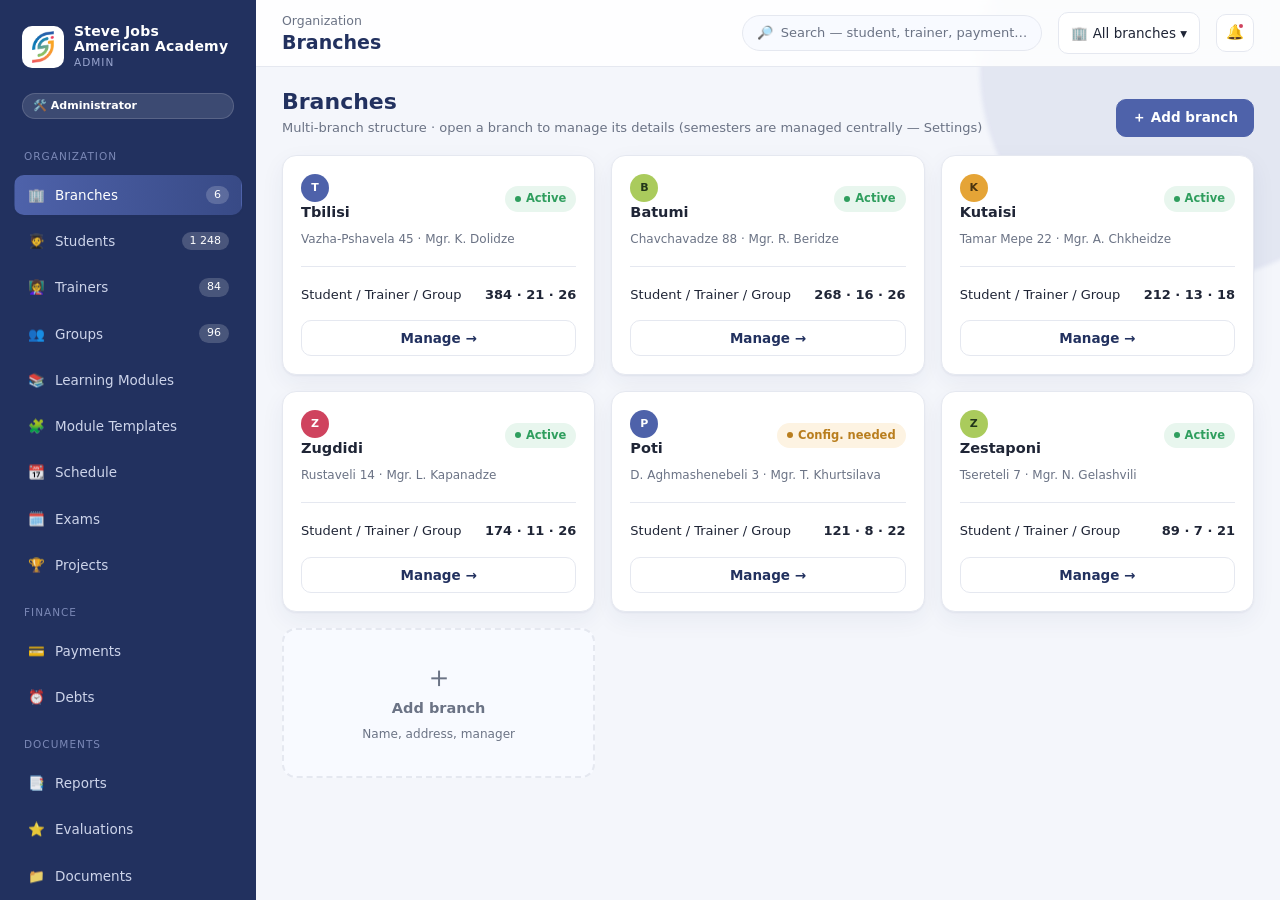
==== commit 44116296: "Payments, Debts, Notifications → Coming soon Replace the Payments (finance), Debts and Notifications" ====
--- a/admin.html
+++ b/admin.html
@@ -35,7 +35,7 @@
 
     <div class="nav-group-label">Finance</div>
     <div class="nav-item" data-target="finance"   data-title="Payments and Finance"><span class="ic">💳</span> Payments</div>
-    <div class="nav-item" data-target="debts"     data-title="Debts"><span class="ic">⏰</span> Debts <span class="count">37</span></div>
+    <div class="nav-item" data-target="debts"     data-title="Debts"><span class="ic">⏰</span> Debts</div>
 
     <div class="nav-group-label">Documents</div>
     <div class="nav-item" data-target="reports"   data-title="Reports"><span class="ic">📑</span> Reports</div>
@@ -607,105 +607,138 @@
       <div class="page-head">
         <div class="titles"><h2>Module Templates</h2><p>One master template per age category — <b>auto-feeds</b> the semesters of every intake-category module (lecture order, materials)</p></div>
       </div>
-      <div class="note" style="margin-bottom:14px">ℹ️ Lectures and files defined in the template are auto-inserted into a new intake-category module. For each intake-category, lectures and files can then be edited separately (without changing the template).</div>
+      <div class="note" style="margin-bottom:14px">ℹ️ <b>New modules are created here</b> — open an age category to see its module list and add a new one. The number of semesters is predefined by the age category. These templates then auto-feed every intake-category module.</div>
       <div class="grid g-4">
-        <div class="card pad" data-goto="template-detail" style="cursor:pointer"><div class="flex between"><span class="badge b-info">Genesis</span><span class="badge b-muted plain">16 semesters</span></div><h3 class="mt-1 mb-0" style="font-size:15px">6–8 yrs</h3><div class="muted" style="font-size:12px">320 lectures · 260 files</div><div class="btn block mt-2">Template →</div></div>
-        <div class="card pad" data-goto="template-detail" style="cursor:pointer"><div class="flex between"><span class="badge b-ok">Nexus</span><span class="badge b-muted plain">12 semesters</span></div><h3 class="mt-1 mb-0" style="font-size:15px">9–11 yrs</h3><div class="muted" style="font-size:12px">240 lectures · 200 files</div><div class="btn block mt-2">Template →</div></div>
-        <div class="card pad" data-goto="template-detail" style="cursor:pointer"><div class="flex between"><span class="badge b-warn">Quantum</span><span class="badge b-muted plain">8 semesters</span></div><h3 class="mt-1 mb-0" style="font-size:15px">12–13 yrs</h3><div class="muted" style="font-size:12px">160 lectures · 130 files</div><div class="btn block mt-2">Template →</div></div>
-        <div class="card pad" data-goto="template-detail" style="cursor:pointer"><div class="flex between"><span class="badge b-danger">Apex</span><span class="badge b-muted plain">4 semesters</span></div><h3 class="mt-1 mb-0" style="font-size:15px">14–16 yrs</h3><div class="muted" style="font-size:12px">80 lectures · 60 files</div><div class="btn block mt-2">Template →</div></div>
-      </div>
+        <div class="card pad" data-goto="template-cat" style="cursor:pointer"><div class="flex between"><span class="badge b-info">Genesis</span><span class="badge b-muted plain">16 semesters</span></div><h3 class="mt-1 mb-0" style="font-size:15px">6–8 yrs</h3><div class="muted" style="font-size:12px">3 module templates</div><div class="btn block mt-2">Modules →</div></div>
+        <div class="card pad" data-goto="template-cat" style="cursor:pointer"><div class="flex between"><span class="badge b-ok">Nexus</span><span class="badge b-muted plain">12 semesters</span></div><h3 class="mt-1 mb-0" style="font-size:15px">9–11 yrs</h3><div class="muted" style="font-size:12px">2 module templates</div><div class="btn block mt-2">Modules →</div></div>
+        <div class="card pad" data-goto="template-cat" style="cursor:pointer"><div class="flex between"><span class="badge b-warn">Quantum</span><span class="badge b-muted plain">8 semesters</span></div><h3 class="mt-1 mb-0" style="font-size:15px">12–13 yrs</h3><div class="muted" style="font-size:12px">2 module templates</div><div class="btn block mt-2">Modules →</div></div>
+        <div class="card pad" data-goto="template-cat" style="cursor:pointer"><div class="flex between"><span class="badge b-danger">Apex</span><span class="badge b-muted plain">4 semesters</span></div><h3 class="mt-1 mb-0" style="font-size:15px">14–16 yrs</h3><div class="muted" style="font-size:12px">1 module template</div><div class="btn block mt-2">Modules →</div></div>
+      </div>
+    </section>
+
+    <!-- ==================== TEMPLATE — module list within an age category ==================== -->
+    <section class="view" data-view="template-cat">
+      <span class="back-link" data-goto="templates">← Module Templates</span>
+      <div class="page-head">
+        <div class="titles"><h2>Module Templates — Nexus (9–11)</h2><p>Master modules for this age category · <b>12 semesters</b> (predefined by category)</p></div>
+        <div class="actions"><button class="btn primary" data-modal="mAddTemplate">＋ New module</button></div>
+      </div>
+      <div class="grid g-3">
+        <div class="card pad">
+          <h3 class="mt-0">Robotics → Programming</h3>
+          <div class="muted" style="font-size:12.5px">Technology module · 12 semesters</div>
+          <hr class="sep">
+          <div class="flex between" style="font-size:13px"><span>🎓 Lectures</span><b>240</b></div>
+          <div class="flex between mt-1" style="font-size:13px"><span>📎 Materials</span><b>200</b></div>
+          <button class="btn block mt-2" data-goto="template-detail">Open template →</button>
+        </div>
+        <div class="card pad">
+          <h3 class="mt-0">Global Leadership</h3>
+          <div class="muted" style="font-size:12.5px">Companion module · 12 semesters</div>
+          <hr class="sep">
+          <div class="flex between" style="font-size:13px"><span>🎓 Lectures</span><b>240</b></div>
+          <div class="flex between mt-1" style="font-size:13px"><span>📎 Materials</span><b>180</b></div>
+          <button class="btn block mt-2" data-goto="template-detail">Open template →</button>
+        </div>
+        <div class="add-tile" data-modal="mAddTemplate">
+          <span class="plus">＋</span>
+          <div><b>New module</b></div>
+          <small>Semesters predefined by category (12)</small>
+        </div>
+      </div>
+      <div class="note mt-2">ℹ️ A module created here is a <b>master template</b> for the Nexus category. Instantiate it per intake from the <b>Learning Modules</b> menu.</div>
     </section>
 
     <!-- ==================== TEMPLATE DETAIL (master lectures + materials) ==================== -->
     <section class="view" data-view="template-detail">
-      <span class="back-link" data-goto="templates">← Module Templates</span>
-      <div class="page-head">
-        <div class="titles"><h2>Template — Nexus (9–11)</h2><p>Master lectures and materials · 12 semesters — this feeds all Nexus intake-category modules</p></div>
+      <span class="back-link" data-goto="template-cat">← Nexus modules</span>
+      <div class="page-head">
+        <div class="titles"><h2>Template — Robotics → Programming (Nexus)</h2><p>Master lectures and materials · 12 semesters — this feeds all Nexus intake-category modules</p></div>
         <div class="actions"><button class="btn">⤓ Export to Excel</button><button class="btn primary" data-modal="mAddTraining">＋ Lecture to template</button></div>
       </div>
       <div class="grid g-2">
         <div class="card pad">
           <div class="sem-head"><b>Semester 1 — Template</b><span class="badge b-info plain">22 entries</span></div>
-          <div class="train-row"><span class="t-num">1</span><span class="t-title">RB — Br.1 Pirate Ship</span><span class="t-mat" data-modal="mAttachMaterial" title="Edit lecture">✏️</span><span class="t-mat" data-modal="mAttachMaterial">📎 Material</span></div>
-          <div class="train-row"><span class="t-num">2</span><span class="t-title">RB — Br.2 Merry-Go-Round</span><span class="t-mat" data-modal="mAttachMaterial" title="Edit lecture">✏️</span><span class="t-mat" data-modal="mAttachMaterial">📎 Material</span></div>
-          <div class="train-row"><span class="t-num">…</span><span class="t-title">(20 lectures total)</span><span class="t-mat" data-modal="mAttachMaterial" title="Edit lecture">✏️</span><span class="t-mat" data-modal="mAttachMaterial">📎 Material</span></div>
+          <div class="train-row"><span class="t-num">1</span><span class="t-title">RB — Br.1 Pirate Ship</span><span class="t-mat" data-modal="mEditLecture" title="Edit lecture">✏️</span><span class="t-mat" data-modal="mAttachMaterial">📎 Material</span></div>
+          <div class="train-row"><span class="t-num">2</span><span class="t-title">RB — Br.2 Merry-Go-Round</span><span class="t-mat" data-modal="mEditLecture" title="Edit lecture">✏️</span><span class="t-mat" data-modal="mAttachMaterial">📎 Material</span></div>
+          <div class="train-row"><span class="t-num">…</span><span class="t-title">(20 lectures total)</span><span class="t-mat" data-modal="mEditLecture" title="Edit lecture">✏️</span><span class="t-mat" data-modal="mAttachMaterial">📎 Material</span></div>
           <div class="train-row assess"><span class="t-num">🎓</span><span class="t-title">Midterm exam</span><span class="t-mat" data-modal="mAttachMaterial">📎 Material</span></div>
         </div>
         <div class="card pad">
           <div class="sem-head"><b>Semester 2 — Template</b><span class="badge b-ok plain">22 entries</span></div>
-          <div class="train-row"><span class="t-num">1</span><span class="t-title">AlgoPlay — Programming fundamentals</span><span class="t-mat" data-modal="mAttachMaterial" title="Edit lecture">✏️</span><span class="t-mat" data-modal="mAttachMaterial">📎 Material</span></div>
-          <div class="train-row"><span class="t-num">2</span><span class="t-title">Al.2 Waving Flag — code</span><span class="t-mat" data-modal="mAttachMaterial" title="Edit lecture">✏️</span><span class="t-mat" data-modal="mAttachMaterial">📎 Material</span></div>
-          <div class="train-row"><span class="t-num">…</span><span class="t-title">(20 lectures total)</span><span class="t-mat" data-modal="mAttachMaterial" title="Edit lecture">✏️</span><span class="t-mat" data-modal="mAttachMaterial">📎 Material</span></div>
+          <div class="train-row"><span class="t-num">1</span><span class="t-title">AlgoPlay — Programming fundamentals</span><span class="t-mat" data-modal="mEditLecture" title="Edit lecture">✏️</span><span class="t-mat" data-modal="mAttachMaterial">📎 Material</span></div>
+          <div class="train-row"><span class="t-num">2</span><span class="t-title">Al.2 Waving Flag — code</span><span class="t-mat" data-modal="mEditLecture" title="Edit lecture">✏️</span><span class="t-mat" data-modal="mAttachMaterial">📎 Material</span></div>
+          <div class="train-row"><span class="t-num">…</span><span class="t-title">(20 lectures total)</span><span class="t-mat" data-modal="mEditLecture" title="Edit lecture">✏️</span><span class="t-mat" data-modal="mAttachMaterial">📎 Material</span></div>
           <div class="train-row exam"><span class="t-num">🏁</span><span class="t-title">Final exam</span><span class="t-mat" data-modal="mAttachMaterial">📎 Material</span></div>
         </div>
         <div class="card pad">
           <div class="sem-head"><b>Semester 3 — Template</b><span class="badge b-muted plain">22 records</span></div>
-          <div class="train-row"><span class="t-num">1</span><span class="t-title">Module block 3 — Lecture 1</span><span class="t-mat" data-modal="mAttachMaterial" title="Edit lecture">✏️</span><span class="t-mat" data-modal="mAttachMaterial">📎 Material</span></div>
-          <div class="train-row"><span class="t-num">2</span><span class="t-title">Module block 3 — Lecture 2</span><span class="t-mat" data-modal="mAttachMaterial" title="Edit lecture">✏️</span><span class="t-mat" data-modal="mAttachMaterial">📎 Material</span></div>
-          <div class="train-row"><span class="t-num">…</span><span class="t-title">(20 lectures total)</span><span class="t-mat" data-modal="mAttachMaterial" title="Edit lecture">✏️</span><span class="t-mat" data-modal="mAttachMaterial">📎 Material</span></div>
+          <div class="train-row"><span class="t-num">1</span><span class="t-title">Module block 3 — Lecture 1</span><span class="t-mat" data-modal="mEditLecture" title="Edit lecture">✏️</span><span class="t-mat" data-modal="mAttachMaterial">📎 Material</span></div>
+          <div class="train-row"><span class="t-num">2</span><span class="t-title">Module block 3 — Lecture 2</span><span class="t-mat" data-modal="mEditLecture" title="Edit lecture">✏️</span><span class="t-mat" data-modal="mAttachMaterial">📎 Material</span></div>
+          <div class="train-row"><span class="t-num">…</span><span class="t-title">(20 lectures total)</span><span class="t-mat" data-modal="mEditLecture" title="Edit lecture">✏️</span><span class="t-mat" data-modal="mAttachMaterial">📎 Material</span></div>
           <div class="train-row assess"><span class="t-num">🎓</span><span class="t-title">Midterm exam</span><span class="t-mat" data-modal="mAttachMaterial">📎 Material</span></div>
         </div>
         <div class="card pad">
           <div class="sem-head"><b>Semester 4 — Template</b><span class="badge b-muted plain">22 records</span></div>
-          <div class="train-row"><span class="t-num">1</span><span class="t-title">Module block 4 — Lecture 1</span><span class="t-mat" data-modal="mAttachMaterial" title="Edit lecture">✏️</span><span class="t-mat" data-modal="mAttachMaterial">📎 Material</span></div>
-          <div class="train-row"><span class="t-num">2</span><span class="t-title">Module block 4 — Lecture 2</span><span class="t-mat" data-modal="mAttachMaterial" title="Edit lecture">✏️</span><span class="t-mat" data-modal="mAttachMaterial">📎 Material</span></div>
-          <div class="train-row"><span class="t-num">…</span><span class="t-title">(20 lectures total)</span><span class="t-mat" data-modal="mAttachMaterial" title="Edit lecture">✏️</span><span class="t-mat" data-modal="mAttachMaterial">📎 Material</span></div>
+          <div class="train-row"><span class="t-num">1</span><span class="t-title">Module block 4 — Lecture 1</span><span class="t-mat" data-modal="mEditLecture" title="Edit lecture">✏️</span><span class="t-mat" data-modal="mAttachMaterial">📎 Material</span></div>
+          <div class="train-row"><span class="t-num">2</span><span class="t-title">Module block 4 — Lecture 2</span><span class="t-mat" data-modal="mEditLecture" title="Edit lecture">✏️</span><span class="t-mat" data-modal="mAttachMaterial">📎 Material</span></div>
+          <div class="train-row"><span class="t-num">…</span><span class="t-title">(20 lectures total)</span><span class="t-mat" data-modal="mEditLecture" title="Edit lecture">✏️</span><span class="t-mat" data-modal="mAttachMaterial">📎 Material</span></div>
           <div class="train-row assess"><span class="t-num">🎓</span><span class="t-title">Midterm exam</span><span class="t-mat" data-modal="mAttachMaterial">📎 Material</span></div>
         </div>
         <div class="card pad">
           <div class="sem-head"><b>Semester 5 — Template</b><span class="badge b-muted plain">22 records</span></div>
-          <div class="train-row"><span class="t-num">1</span><span class="t-title">Module block 5 — Lecture 1</span><span class="t-mat" data-modal="mAttachMaterial" title="Edit lecture">✏️</span><span class="t-mat" data-modal="mAttachMaterial">📎 Material</span></div>
-          <div class="train-row"><span class="t-num">2</span><span class="t-title">Module block 5 — Lecture 2</span><span class="t-mat" data-modal="mAttachMaterial" title="Edit lecture">✏️</span><span class="t-mat" data-modal="mAttachMaterial">📎 Material</span></div>
-          <div class="train-row"><span class="t-num">…</span><span class="t-title">(20 lectures total)</span><span class="t-mat" data-modal="mAttachMaterial" title="Edit lecture">✏️</span><span class="t-mat" data-modal="mAttachMaterial">📎 Material</span></div>
+          <div class="train-row"><span class="t-num">1</span><span class="t-title">Module block 5 — Lecture 1</span><span class="t-mat" data-modal="mEditLecture" title="Edit lecture">✏️</span><span class="t-mat" data-modal="mAttachMaterial">📎 Material</span></div>
+          <div class="train-row"><span class="t-num">2</span><span class="t-title">Module block 5 — Lecture 2</span><span class="t-mat" data-modal="mEditLecture" title="Edit lecture">✏️</span><span class="t-mat" data-modal="mAttachMaterial">📎 Material</span></div>
+          <div class="train-row"><span class="t-num">…</span><span class="t-title">(20 lectures total)</span><span class="t-mat" data-modal="mEditLecture" title="Edit lecture">✏️</span><span class="t-mat" data-modal="mAttachMaterial">📎 Material</span></div>
           <div class="train-row assess"><span class="t-num">🎓</span><span class="t-title">Midterm exam</span><span class="t-mat" data-modal="mAttachMaterial">📎 Material</span></div>
         </div>
         <div class="card pad">
           <div class="sem-head"><b>Semester 6 — Template</b><span class="badge b-muted plain">22 records</span></div>
-          <div class="train-row"><span class="t-num">1</span><span class="t-title">Module block 6 — Lecture 1</span><span class="t-mat" data-modal="mAttachMaterial" title="Edit lecture">✏️</span><span class="t-mat" data-modal="mAttachMaterial">📎 Material</span></div>
-          <div class="train-row"><span class="t-num">2</span><span class="t-title">Module block 6 — Lecture 2</span><span class="t-mat" data-modal="mAttachMaterial" title="Edit lecture">✏️</span><span class="t-mat" data-modal="mAttachMaterial">📎 Material</span></div>
-          <div class="train-row"><span class="t-num">…</span><span class="t-title">(20 lectures total)</span><span class="t-mat" data-modal="mAttachMaterial" title="Edit lecture">✏️</span><span class="t-mat" data-modal="mAttachMaterial">📎 Material</span></div>
+          <div class="train-row"><span class="t-num">1</span><span class="t-title">Module block 6 — Lecture 1</span><span class="t-mat" data-modal="mEditLecture" title="Edit lecture">✏️</span><span class="t-mat" data-modal="mAttachMaterial">📎 Material</span></div>
+          <div class="train-row"><span class="t-num">2</span><span class="t-title">Module block 6 — Lecture 2</span><span class="t-mat" data-modal="mEditLecture" title="Edit lecture">✏️</span><span class="t-mat" data-modal="mAttachMaterial">📎 Material</span></div>
+          <div class="train-row"><span class="t-num">…</span><span class="t-title">(20 lectures total)</span><span class="t-mat" data-modal="mEditLecture" title="Edit lecture">✏️</span><span class="t-mat" data-modal="mAttachMaterial">📎 Material</span></div>
           <div class="train-row assess"><span class="t-num">🎓</span><span class="t-title">Midterm exam</span><span class="t-mat" data-modal="mAttachMaterial">📎 Material</span></div>
         </div>
         <div class="card pad">
           <div class="sem-head"><b>Semester 7 — Template</b><span class="badge b-muted plain">22 records</span></div>
-          <div class="train-row"><span class="t-num">1</span><span class="t-title">Module block 7 — Lecture 1</span><span class="t-mat" data-modal="mAttachMaterial" title="Edit lecture">✏️</span><span class="t-mat" data-modal="mAttachMaterial">📎 Material</span></div>
-          <div class="train-row"><span class="t-num">2</span><span class="t-title">Module block 7 — Lecture 2</span><span class="t-mat" data-modal="mAttachMaterial" title="Edit lecture">✏️</span><span class="t-mat" data-modal="mAttachMaterial">📎 Material</span></div>
-          <div class="train-row"><span class="t-num">…</span><span class="t-title">(20 lectures total)</span><span class="t-mat" data-modal="mAttachMaterial" title="Edit lecture">✏️</span><span class="t-mat" data-modal="mAttachMaterial">📎 Material</span></div>
+          <div class="train-row"><span class="t-num">1</span><span class="t-title">Module block 7 — Lecture 1</span><span class="t-mat" data-modal="mEditLecture" title="Edit lecture">✏️</span><span class="t-mat" data-modal="mAttachMaterial">📎 Material</span></div>
+          <div class="train-row"><span class="t-num">2</span><span class="t-title">Module block 7 — Lecture 2</span><span class="t-mat" data-modal="mEditLecture" title="Edit lecture">✏️</span><span class="t-mat" data-modal="mAttachMaterial">📎 Material</span></div>
+          <div class="train-row"><span class="t-num">…</span><span class="t-title">(20 lectures total)</span><span class="t-mat" data-modal="mEditLecture" title="Edit lecture">✏️</span><span class="t-mat" data-modal="mAttachMaterial">📎 Material</span></div>
           <div class="train-row assess"><span class="t-num">🎓</span><span class="t-title">Midterm exam</span><span class="t-mat" data-modal="mAttachMaterial">📎 Material</span></div>
         </div>
         <div class="card pad">
           <div class="sem-head"><b>Semester 8 — Template</b><span class="badge b-muted plain">22 records</span></div>
-          <div class="train-row"><span class="t-num">1</span><span class="t-title">Module block 8 — Lecture 1</span><span class="t-mat" data-modal="mAttachMaterial" title="Edit lecture">✏️</span><span class="t-mat" data-modal="mAttachMaterial">📎 Material</span></div>
-          <div class="train-row"><span class="t-num">2</span><span class="t-title">Module block 8 — Lecture 2</span><span class="t-mat" data-modal="mAttachMaterial" title="Edit lecture">✏️</span><span class="t-mat" data-modal="mAttachMaterial">📎 Material</span></div>
-          <div class="train-row"><span class="t-num">…</span><span class="t-title">(20 lectures total)</span><span class="t-mat" data-modal="mAttachMaterial" title="Edit lecture">✏️</span><span class="t-mat" data-modal="mAttachMaterial">📎 Material</span></div>
+          <div class="train-row"><span class="t-num">1</span><span class="t-title">Module block 8 — Lecture 1</span><span class="t-mat" data-modal="mEditLecture" title="Edit lecture">✏️</span><span class="t-mat" data-modal="mAttachMaterial">📎 Material</span></div>
+          <div class="train-row"><span class="t-num">2</span><span class="t-title">Module block 8 — Lecture 2</span><span class="t-mat" data-modal="mEditLecture" title="Edit lecture">✏️</span><span class="t-mat" data-modal="mAttachMaterial">📎 Material</span></div>
+          <div class="train-row"><span class="t-num">…</span><span class="t-title">(20 lectures total)</span><span class="t-mat" data-modal="mEditLecture" title="Edit lecture">✏️</span><span class="t-mat" data-modal="mAttachMaterial">📎 Material</span></div>
           <div class="train-row assess"><span class="t-num">🎓</span><span class="t-title">Midterm exam</span><span class="t-mat" data-modal="mAttachMaterial">📎 Material</span></div>
         </div>
         <div class="card pad">
           <div class="sem-head"><b>Semester 9 — Template</b><span class="badge b-muted plain">22 records</span></div>
-          <div class="train-row"><span class="t-num">1</span><span class="t-title">Module block 9 — Lecture 1</span><span class="t-mat" data-modal="mAttachMaterial" title="Edit lecture">✏️</span><span class="t-mat" data-modal="mAttachMaterial">📎 Material</span></div>
-          <div class="train-row"><span class="t-num">2</span><span class="t-title">Module block 9 — Lecture 2</span><span class="t-mat" data-modal="mAttachMaterial" title="Edit lecture">✏️</span><span class="t-mat" data-modal="mAttachMaterial">📎 Material</span></div>
-          <div class="train-row"><span class="t-num">…</span><span class="t-title">(20 lectures total)</span><span class="t-mat" data-modal="mAttachMaterial" title="Edit lecture">✏️</span><span class="t-mat" data-modal="mAttachMaterial">📎 Material</span></div>
+          <div class="train-row"><span class="t-num">1</span><span class="t-title">Module block 9 — Lecture 1</span><span class="t-mat" data-modal="mEditLecture" title="Edit lecture">✏️</span><span class="t-mat" data-modal="mAttachMaterial">📎 Material</span></div>
+          <div class="train-row"><span class="t-num">2</span><span class="t-title">Module block 9 — Lecture 2</span><span class="t-mat" data-modal="mEditLecture" title="Edit lecture">✏️</span><span class="t-mat" data-modal="mAttachMaterial">📎 Material</span></div>
+          <div class="train-row"><span class="t-num">…</span><span class="t-title">(20 lectures total)</span><span class="t-mat" data-modal="mEditLecture" title="Edit lecture">✏️</span><span class="t-mat" data-modal="mAttachMaterial">📎 Material</span></div>
           <div class="train-row assess"><span class="t-num">🎓</span><span class="t-title">Midterm exam</span><span class="t-mat" data-modal="mAttachMaterial">📎 Material</span></div>
         </div>
         <div class="card pad">
           <div class="sem-head"><b>Semester 10 — Template</b><span class="badge b-muted plain">22 records</span></div>
-          <div class="train-row"><span class="t-num">1</span><span class="t-title">Module block 10 — Lecture 1</span><span class="t-mat" data-modal="mAttachMaterial" title="Edit lecture">✏️</span><span class="t-mat" data-modal="mAttachMaterial">📎 Material</span></div>
-          <div class="train-row"><span class="t-num">2</span><span class="t-title">Module block 10 — Lecture 2</span><span class="t-mat" data-modal="mAttachMaterial" title="Edit lecture">✏️</span><span class="t-mat" data-modal="mAttachMaterial">📎 Material</span></div>
-          <div class="train-row"><span class="t-num">…</span><span class="t-title">(20 lectures total)</span><span class="t-mat" data-modal="mAttachMaterial" title="Edit lecture">✏️</span><span class="t-mat" data-modal="mAttachMaterial">📎 Material</span></div>
+          <div class="train-row"><span class="t-num">1</span><span class="t-title">Module block 10 — Lecture 1</span><span class="t-mat" data-modal="mEditLecture" title="Edit lecture">✏️</span><span class="t-mat" data-modal="mAttachMaterial">📎 Material</span></div>
+          <div class="train-row"><span class="t-num">2</span><span class="t-title">Module block 10 — Lecture 2</span><span class="t-mat" data-modal="mEditLecture" title="Edit lecture">✏️</span><span class="t-mat" data-modal="mAttachMaterial">📎 Material</span></div>
+          <div class="train-row"><span class="t-num">…</span><span class="t-title">(20 lectures total)</span><span class="t-mat" data-modal="mEditLecture" title="Edit lecture">✏️</span><span class="t-mat" data-modal="mAttachMaterial">📎 Material</span></div>
           <div class="train-row assess"><span class="t-num">🎓</span><span class="t-title">Midterm exam</span><span class="t-mat" data-modal="mAttachMaterial">📎 Material</span></div>
         </div>
         <div class="card pad">
           <div class="sem-head"><b>Semester 11 — Template</b><span class="badge b-muted plain">22 records</span></div>
-          <div class="train-row"><span class="t-num">1</span><span class="t-title">Module block 11 — Lecture 1</span><span class="t-mat" data-modal="mAttachMaterial" title="Edit lecture">✏️</span><span class="t-mat" data-modal="mAttachMaterial">📎 Material</span></div>
-          <div class="train-row"><span class="t-num">2</span><span class="t-title">Module block 11 — Lecture 2</span><span class="t-mat" data-modal="mAttachMaterial" title="Edit lecture">✏️</span><span class="t-mat" data-modal="mAttachMaterial">📎 Material</span></div>
-          <div class="train-row"><span class="t-num">…</span><span class="t-title">(20 lectures total)</span><span class="t-mat" data-modal="mAttachMaterial" title="Edit lecture">✏️</span><span class="t-mat" data-modal="mAttachMaterial">📎 Material</span></div>
+          <div class="train-row"><span class="t-num">1</span><span class="t-title">Module block 11 — Lecture 1</span><span class="t-mat" data-modal="mEditLecture" title="Edit lecture">✏️</span><span class="t-mat" data-modal="mAttachMaterial">📎 Material</span></div>
+          <div class="train-row"><span class="t-num">2</span><span class="t-title">Module block 11 — Lecture 2</span><span class="t-mat" data-modal="mEditLecture" title="Edit lecture">✏️</span><span class="t-mat" data-modal="mAttachMaterial">📎 Material</span></div>
+          <div class="train-row"><span class="t-num">…</span><span class="t-title">(20 lectures total)</span><span class="t-mat" data-modal="mEditLecture" title="Edit lecture">✏️</span><span class="t-mat" data-modal="mAttachMaterial">📎 Material</span></div>
           <div class="train-row assess"><span class="t-num">🎓</span><span class="t-title">Midterm exam</span><span class="t-mat" data-modal="mAttachMaterial">📎 Material</span></div>
         </div>
         <div class="card pad">
           <div class="sem-head"><b>Semester 12 — Template</b><span class="badge b-muted plain">22 records</span></div>
-          <div class="train-row"><span class="t-num">1</span><span class="t-title">Module block 12 — Lecture 1</span><span class="t-mat" data-modal="mAttachMaterial" title="Edit lecture">✏️</span><span class="t-mat" data-modal="mAttachMaterial">📎 Material</span></div>
-          <div class="train-row"><span class="t-num">2</span><span class="t-title">Module block 12 — Lecture 2</span><span class="t-mat" data-modal="mAttachMaterial" title="Edit lecture">✏️</span><span class="t-mat" data-modal="mAttachMaterial">📎 Material</span></div>
-          <div class="train-row"><span class="t-num">…</span><span class="t-title">(20 lectures total)</span><span class="t-mat" data-modal="mAttachMaterial" title="Edit lecture">✏️</span><span class="t-mat" data-modal="mAttachMaterial">📎 Material</span></div>
+          <div class="train-row"><span class="t-num">1</span><span class="t-title">Module block 12 — Lecture 1</span><span class="t-mat" data-modal="mEditLecture" title="Edit lecture">✏️</span><span class="t-mat" data-modal="mAttachMaterial">📎 Material</span></div>
+          <div class="train-row"><span class="t-num">2</span><span class="t-title">Module block 12 — Lecture 2</span><span class="t-mat" data-modal="mEditLecture" title="Edit lecture">✏️</span><span class="t-mat" data-modal="mAttachMaterial">📎 Material</span></div>
+          <div class="train-row"><span class="t-num">…</span><span class="t-title">(20 lectures total)</span><span class="t-mat" data-modal="mEditLecture" title="Edit lecture">✏️</span><span class="t-mat" data-modal="mAttachMaterial">📎 Material</span></div>
           <div class="train-row exam"><span class="t-num">🏁</span><span class="t-title">Final exam</span><span class="t-mat" data-modal="mAttachMaterial">📎 Material</span></div>
         </div>
       </div>
@@ -765,7 +798,7 @@
       <span class="back-link" data-goto="modules-cat">← Age Categories</span>
       <div class="page-head">
         <div class="titles"><h2>Alpha · Nexus (9–11)</h2><p>This intake-category's modules — manage</p></div>
-        <div class="actions"><button class="btn primary" data-modal="mAddModule">＋ Create module</button></div>
+        <div class="actions"><button class="btn primary" data-modal="mAddModule">＋ Add module (from template)</button></div>
       </div>
       <div class="grid g-3">
         <div class="card pad">
@@ -786,11 +819,11 @@
         </div>
         <div class="add-tile" data-modal="mAddModule">
           <span class="plus">＋</span>
-          <div><b>New Module</b></div>
-          <small>Trainings distributed across semesters</small>
-        </div>
-      </div>
-      <div class="note mt-2">ℹ️ The module's trainings feed <b>the Schedule</b> — the group goes through the trainings predefined in the module in sequence.</div>
+          <div><b>Add module from template</b></div>
+          <small>Pick from this category's templates</small>
+        </div>
+      </div>
+      <div class="note mt-2">ℹ️ Modules here are <b>instantiated from the Nexus templates</b> — a brand-new module is not created here. To add a new master module, use the <b>Module Templates</b> menu. The module's lectures feed <b>the Schedule</b>.</div>
     </section>
 
     <!-- ==================== MODULE DETAIL (inner) — flat semester slots ==================== -->
@@ -810,9 +843,9 @@
       <div class="grid g-2">
         <div class="card pad">
           <div class="sem-head"><b>Semester 1</b><span class="badge b-ok plain">✔ Conducted 12 / 22</span></div>
-          <div class="train-row"><span class="t-num">1</span><span class="t-title">RB — Br.1 Pirate Ship</span><span class="badge b-ok plain">✔ Conducted</span><span class="t-mat" data-modal="mAttachMaterial" title="Edit lecture">✏️</span><span class="t-mat" data-modal="mAttachMaterial">📎 Material</span></div>
-          <div class="train-row"><span class="t-num">2</span><span class="t-title">RB — Br.2 Merry-Go-Round</span><span class="badge b-ok plain">✔ Conducted</span><span class="t-mat" data-modal="mAttachMaterial" title="Edit lecture">✏️</span><span class="t-mat" data-modal="mAttachMaterial">📎 Material</span></div>
-          <div class="train-row"><span class="t-num">…</span><span class="t-title">(20 trainings total)</span><span class="badge b-muted plain" style="cursor:pointer" title="Mark as conducted">◻ To conduct</span><span class="t-mat" data-modal="mAttachMaterial" title="Edit lecture">✏️</span><span class="t-mat" data-modal="mAttachMaterial">📎 Material</span></div>
+          <div class="train-row"><span class="t-num">1</span><span class="t-title">RB — Br.1 Pirate Ship</span><span class="badge b-ok plain">✔ Conducted</span><span class="t-mat" data-modal="mEditLecture" title="Edit lecture">✏️</span><span class="t-mat" data-modal="mAttachMaterial">📎 Material</span></div>
+          <div class="train-row"><span class="t-num">2</span><span class="t-title">RB — Br.2 Merry-Go-Round</span><span class="badge b-ok plain">✔ Conducted</span><span class="t-mat" data-modal="mEditLecture" title="Edit lecture">✏️</span><span class="t-mat" data-modal="mAttachMaterial">📎 Material</span></div>
+          <div class="train-row"><span class="t-num">…</span><span class="t-title">(20 trainings total)</span><span class="badge b-muted plain" style="cursor:pointer" title="Mark as conducted">◻ To conduct</span><span class="t-mat" data-modal="mEditLecture" title="Edit lecture">✏️</span><span class="t-mat" data-modal="mAttachMaterial">📎 Material</span></div>
           <div class="train-row assess"><span class="t-num">🎓</span><span class="t-title">Midterm exam</span><span class="badge b-muted plain" style="cursor:pointer" title="Mark as conducted">◻ To conduct</span><span class="t-mat" data-modal="mAttachMaterial">📎 Material</span></div>
           <div class="sem-actions">
             <button class="btn sm ghost" data-modal="mAddTraining">＋ Training</button>
@@ -822,9 +855,9 @@
         </div>
         <div class="card pad">
           <div class="sem-head"><b>Semester 2</b><span class="badge b-warn plain">✔ Conducted 3 / 22</span></div>
-          <div class="train-row"><span class="t-num">1</span><span class="t-title">AlgoPlay — Programming fundamentals</span><span class="badge b-ok plain">✔ Conducted</span><span class="t-mat" data-modal="mAttachMaterial" title="Edit lecture">✏️</span><span class="t-mat" data-modal="mAttachMaterial">📎 Material</span></div>
-          <div class="train-row"><span class="t-num">2</span><span class="t-title">Al.2 Waving Flag — code</span><span class="badge b-muted plain" style="cursor:pointer" title="Mark as conducted">◻ To conduct</span><span class="t-mat" data-modal="mAttachMaterial" title="Edit lecture">✏️</span><span class="t-mat" data-modal="mAttachMaterial">📎 Material</span></div>
-          <div class="train-row"><span class="t-num">…</span><span class="t-title">(20 trainings total)</span><span class="badge b-muted plain" style="cursor:pointer" title="Mark as conducted">◻ To conduct</span><span class="t-mat" data-modal="mAttachMaterial" title="Edit lecture">✏️</span><span class="t-mat" data-modal="mAttachMaterial">📎 Material</span></div>
+          <div class="train-row"><span class="t-num">1</span><span class="t-title">AlgoPlay — Programming fundamentals</span><span class="badge b-ok plain">✔ Conducted</span><span class="t-mat" data-modal="mEditLecture" title="Edit lecture">✏️</span><span class="t-mat" data-modal="mAttachMaterial">📎 Material</span></div>
+          <div class="train-row"><span class="t-num">2</span><span class="t-title">Al.2 Waving Flag — code</span><span class="badge b-muted plain" style="cursor:pointer" title="Mark as conducted">◻ To conduct</span><span class="t-mat" data-modal="mEditLecture" title="Edit lecture">✏️</span><span class="t-mat" data-modal="mAttachMaterial">📎 Material</span></div>
+          <div class="train-row"><span class="t-num">…</span><span class="t-title">(20 trainings total)</span><span class="badge b-muted plain" style="cursor:pointer" title="Mark as conducted">◻ To conduct</span><span class="t-mat" data-modal="mEditLecture" title="Edit lecture">✏️</span><span class="t-mat" data-modal="mAttachMaterial">📎 Material</span></div>
           <div class="train-row exam"><span class="t-num">🏁</span><span class="t-title">Final exam</span><span class="badge b-muted plain" style="cursor:pointer" title="Mark as conducted">◻ To conduct</span><span class="t-mat" data-modal="mAttachMaterial">📎 Material</span></div>
           <div class="sem-actions">
             <button class="btn sm ghost" data-modal="mAddTraining">＋ Training</button>
@@ -834,8 +867,8 @@
         </div>
         <div class="card pad">
           <div class="sem-head"><b>Semester 3</b><span class="badge b-info plain">3 entries</span></div>
-          <div class="train-row"><span class="t-num">1</span><span class="t-title">Mobile App — MOD#1 · DAY#1</span><span class="t-mat" data-modal="mAttachMaterial" title="Edit lecture">✏️</span><span class="t-mat" data-modal="mAttachMaterial">📎 Material</span></div>
-          <div class="train-row"><span class="t-num">…</span><span class="t-title">(16 trainings)</span><span class="t-mat" data-modal="mAttachMaterial" title="Edit lecture">✏️</span><span class="t-mat" data-modal="mAttachMaterial">📎 Material</span></div>
+          <div class="train-row"><span class="t-num">1</span><span class="t-title">Mobile App — MOD#1 · DAY#1</span><span class="t-mat" data-modal="mEditLecture" title="Edit lecture">✏️</span><span class="t-mat" data-modal="mAttachMaterial">📎 Material</span></div>
+          <div class="train-row"><span class="t-num">…</span><span class="t-title">(16 trainings)</span><span class="t-mat" data-modal="mEditLecture" title="Edit lecture">✏️</span><span class="t-mat" data-modal="mAttachMaterial">📎 Material</span></div>
           <div class="train-row assess"><span class="t-num">🎓</span><span class="t-title">Midterm exam</span><span class="t-mat" data-modal="mAttachMaterial">📎 Material</span></div>
           <div class="sem-actions">
             <button class="btn sm ghost" data-modal="mAddTraining">＋ Training</button>
@@ -845,8 +878,8 @@
         </div>
         <div class="card pad">
           <div class="sem-head"><b>Semester 4</b><span class="badge b-ok plain">3 entries</span></div>
-          <div class="train-row"><span class="t-num">1</span><span class="t-title">Mobile App — MOD#3 · DAY#1</span><span class="t-mat" data-modal="mAttachMaterial" title="Edit lecture">✏️</span><span class="t-mat" data-modal="mAttachMaterial">📎 Material</span></div>
-          <div class="train-row"><span class="t-num">…</span><span class="t-title">(24 trainings)</span><span class="t-mat" data-modal="mAttachMaterial" title="Edit lecture">✏️</span><span class="t-mat" data-modal="mAttachMaterial">📎 Material</span></div>
+          <div class="train-row"><span class="t-num">1</span><span class="t-title">Mobile App — MOD#3 · DAY#1</span><span class="t-mat" data-modal="mEditLecture" title="Edit lecture">✏️</span><span class="t-mat" data-modal="mAttachMaterial">📎 Material</span></div>
+          <div class="train-row"><span class="t-num">…</span><span class="t-title">(24 trainings)</span><span class="t-mat" data-modal="mEditLecture" title="Edit lecture">✏️</span><span class="t-mat" data-modal="mAttachMaterial">📎 Material</span></div>
           <div class="train-row exam"><span class="t-num">🏁</span><span class="t-title">Final exam</span><span class="t-mat" data-modal="mAttachMaterial">📎 Material</span></div>
           <div class="sem-actions">
             <button class="btn sm ghost" data-modal="mAddTraining">＋ Training</button>
@@ -1114,74 +1147,14 @@
 
     <!-- ==================== FINANCE ==================== -->
     <section class="view" data-view="finance">
-      <div class="page-head">
-        <div class="titles"><h2>Payments</h2><p>Payments overview · manual linking of unallocated payments · filter by branch</p></div>
-        <div class="actions"><button class="btn">🔄 Refresh</button></div>
-      </div>
-
-      <div class="note">ℹ️ <b>Automatic linking logic:</b> When funds are deposited to the account, they are automatically linked to the student by personal ID. Incorrectly deposited funds are returned to the sender and re-deposited correctly.</div>
-
-      <div class="grid g-4 mt-2">
-        <div class="kpi"><div class="k-ic tint-green">✅</div><div class="k-val">1 094</div><div class="k-label">Paid (month)</div></div>
-        <div class="kpi"><div class="k-ic tint-yellow">📥</div><div class="k-val">14</div><div class="k-label">Unallocated</div></div>
-        <div class="kpi"><div class="k-ic tint-cerise">⏳</div><div class="k-val">37</div><div class="k-label">Debt</div></div>
-        <div class="kpi"><div class="k-ic tint-savoy">💵</div><div class="k-val">₾ 214k</div><div class="k-label">Revenue (month)</div></div>
-      </div>
-
-      <div class="card mt-2">
-        <div class="card-body flex wrap">
-          <div class="select" style="width:auto">Branch: All ▾</div>
-          <div class="select" style="width:auto">Group: All ▾</div>
-          <div class="select" style="width:auto">Program: All ▾</div>
-          <div class="select" style="width:auto">Status: All ▾</div>
-          <div class="search" style="min-width:220px; margin-left:auto">🔎 <span>Search by ID or name…</span></div>
-        </div>
-      </div>
-
-      <div class="card mt-2">
-        <div class="card-head"><h3>Unallocated payments</h3><span class="badge b-warn plain">14</span></div>
-        <div class="card-body">
-          <p class="muted" style="font-size:13px">Payments whose ID could not be matched to a student — require manual linking.</p>
-          <table class="tbl">
-            <thead><tr><th>Date</th><th>Branch</th><th>Sender</th><th>Purpose</th><th>Amount</th><th>Link to student</th><th></th></tr></thead>
-            <tbody>
-              <tr><td>28 Jul</td><td>Tbilisi</td><td>N. Lomidze</td><td>"Tuition"</td><td><b>₾ 300</b></td><td><select class="select" style="padding:6px 10px"><option>— Select student —</option><option>Mariam Lomidze (#5)</option></select></td><td class="text-r"><button class="btn sm green">Link</button> <button class="btn sm danger">↩ Return</button></td></tr>
-              <tr><td>28 Jul</td><td>Batumi</td><td>Unknown</td><td>„—“</td><td><b>₾ 300</b></td><td><select class="select" style="padding:6px 10px"><option>— Select student —</option></select></td><td class="text-r"><button class="btn sm green">Link</button> <button class="btn sm danger">↩ Return</button></td></tr>
-              <tr><td>27 Jul</td><td>Kutaisi</td><td>G. Kiknadze</td><td>"For Gio"</td><td><b>₾ 300</b></td><td><select class="select" style="padding:6px 10px"><option>— Select student —</option></select></td><td class="text-r"><button class="btn sm green">Link</button> <button class="btn sm danger">↩ Return</button></td></tr>
-            </tbody>
-          </table>
-        </div>
-      </div>
-
-      <div class="card mt-2">
-        <div class="card-head"><h3>Recent payments</h3></div>
-        <table class="tbl">
-          <thead><tr><th>Date</th><th>Student</th><th>Branch</th><th>Group</th><th>Amount</th><th>Method</th><th>Status</th></tr></thead>
-          <tbody>
-            <tr><td>28 Jul</td><td>Nika Beridze</td><td>Tbilisi</td><td>#3</td><td>₾300</td><td>Bank</td><td><span class="badge b-ok">Auto-linked</span></td></tr>
-            <tr><td>28 Jul</td><td>Luka Tsertsvadze</td><td>Tbilisi</td><td>#7</td><td>₾300</td><td>Card</td><td><span class="badge b-ok">Paid</span></td></tr>
-            <tr><td>27 Jul</td><td>Mariam Lomidze</td><td>Tbilisi</td><td>#5</td><td>₾180</td><td>Bank</td><td><span class="badge b-warn">Partial</span></td></tr>
-          </tbody>
-        </table>
-      </div>
+      <div class="page-head"><div class="titles"><h2>Payments</h2></div></div>
+      <div class="coming-soon"><div class="cs-ic">🚧</div><h2>Coming soon</h2><p>This section will be added soon.</p></div>
     </section>
 
     <!-- ==================== DEBTS ==================== -->
     <section class="view" data-view="debts">
-      <div class="page-head">
-        <div class="titles"><h2>Debts</h2><p>Automatic control and reminders · escalation based on semester deadlines</p></div>
-        <div class="actions"><button class="btn">⤓ Export</button></div>
-      </div>
-      <div class="card">
-        <table class="tbl">
-          <thead><tr><th>Student</th><th>Branch</th><th>Amount</th><th>Overdue</th><th>Escalation stage</th><th></th></tr></thead>
-          <tbody>
-            <tr><td><div class="u"><span class="avatar sm cerise">D.K</span><div><div class="nm">David Kharazi</div><div class="sub">Web Dev · #3</div></div></div></td><td>Batumi</td><td><b>₾ 300</b></td><td>12 days</td><td><div class="stepper"><span class="step done" style="padding:3px 7px"><span class="n" style="width:16px;height:16px">1</span></span><span class="step done" style="padding:3px 7px"><span class="n" style="width:16px;height:16px">2</span></span><span class="step active" style="padding:3px 7px"><span class="n" style="width:16px;height:16px">3</span></span><span class="step" style="padding:3px 7px"><span class="n" style="width:16px;height:16px">4</span></span></div></td><td class="text-r"><button class="btn sm">Details</button></td></tr>
-            <tr><td><div class="u"><span class="avatar sm yellow">M.L</span><div><div class="nm">Mariam Lomidze</div><div class="sub">Mob App · #5</div></div></div></td><td>Tbilisi</td><td><b>₾ 120</b></td><td>4 days</td><td><div class="stepper"><span class="step done" style="padding:3px 7px"><span class="n" style="width:16px;height:16px">1</span></span><span class="step active" style="padding:3px 7px"><span class="n" style="width:16px;height:16px">2</span></span><span class="step" style="padding:3px 7px"><span class="n" style="width:16px;height:16px">3</span></span><span class="step" style="padding:3px 7px"><span class="n" style="width:16px;height:16px">4</span></span></div></td><td class="text-r"><button class="btn sm">Details</button></td></tr>
-            <tr><td><div class="u"><span class="avatar sm">S.T</span><div><div class="nm">Saba Tabaghua</div><div class="sub">Web Dev · #8</div></div></div></td><td>Tbilisi</td><td><b>₾ 600</b></td><td>19 days</td><td><span class="badge b-danger">✕ Expulsion risk</span></td><td class="text-r"><button class="btn sm danger">To manager</button></td></tr>
-          </tbody>
-        </table>
-      </div>
+      <div class="page-head"><div class="titles"><h2>Debts</h2></div></div>
+      <div class="coming-soon"><div class="cs-ic">🚧</div><h2>Coming soon</h2><p>This section will be added soon.</p></div>
     </section>
 
     <!-- ==================== REPORTS ==================== -->
@@ -1212,25 +1185,8 @@
 
     <!-- ==================== NOTIFICATIONS ==================== -->
     <section class="view" data-view="notifications">
-      <div class="page-head">
-        <div class="titles"><h2>Notifications</h2><p>Log of sent notifications — SMS · Voice · Email (Citynet API)</p></div>
-        <div class="actions"><button class="btn">⤓ Export</button></div>
-      </div>
-
-      <div class="card">
-        <div class="card-head"><h3>Send log</h3><div class="actions"><div class="search" style="min-width:200px">🔎 <span>Search…</span></div></div></div>
-        <table class="tbl">
-          <thead><tr><th>Time</th><th>Recipient</th><th>Escalation level</th></tr></thead>
-          <tbody>
-            <tr><td>Today 09:12</td><td>David Kharazi</td><td><span class="badge b-danger">Level 3</span></td></tr>
-            <tr><td>Today 09:05</td><td>Mariam Lomidze</td><td><span class="badge b-warn">Level 2</span></td></tr>
-            <tr><td>Today 08:40</td><td>New students (5)</td><td><span class="badge b-muted">Level 0 · info</span></td></tr>
-            <tr><td>Today 08:22</td><td>Saba Tabaghua</td><td><span class="badge b-danger">Level 3</span></td></tr>
-            <tr><td>Yesterday 18:30</td><td>Ana Kharazi</td><td><span class="badge b-info">Level 1</span></td></tr>
-            <tr><td>Yesterday 17:10</td><td>Luka Tsertsvadze</td><td><span class="badge b-warn">Level 2</span></td></tr>
-          </tbody>
-        </table>
-      </div>
+      <div class="page-head"><div class="titles"><h2>Notifications</h2></div></div>
+      <div class="coming-soon"><div class="cs-ic">🚧</div><h2>Coming soon</h2><p>This section will be added soon.</p></div>
     </section>
 
     <!-- ==================== KNOWLEDGE / AI ==================== -->
@@ -1698,17 +1654,33 @@
 <!-- MODAL: create learning module -->
 <div class="modal-overlay" id="mAddModule">
   <div class="modal">
-    <div class="m-head"><h3>New learning module</h3><button class="m-close">×</button></div>
-    <div class="m-body">
-      <div class="field"><label>Age Category</label><select class="select"><option>Genesis (6–8) — 8 years</option><option selected>Nexus (9–11) — 6 years</option><option>Quantum (12–13) — 4 years</option><option>Apex (14–16) — 2 years</option><option>All categories (Global Leadership)</option></select></div>
+    <div class="m-head"><h3>Add module — Alpha · Nexus (9–11)</h3><button class="m-close">×</button></div>
+    <div class="m-body">
+      <div class="field"><label>Module template (Nexus)</label><select class="select"><option>Robotics → Programming</option><option>Global Leadership</option></select></div>
+      <div class="form-row">
+        <div class="field"><label>Age Category</label><input class="input" value="Nexus (9–11)" readonly></div>
+        <div class="field"><label>Semesters (total)</label><input class="input" value="12" readonly></div>
+      </div>
+      <div class="note">ℹ️ This <b>instantiates the selected template</b> for the Alpha · Nexus intake — lectures and materials are copied from the template and become editable for this intake-category. A brand-new module is <b>not</b> created here; create new master modules in the <b>Module Templates</b> menu.</div>
+    </div>
+    <div class="m-foot"><button class="btn m-close">Cancel</button><button class="btn primary m-close">Add and open structure</button></div>
+  </div>
+</div>
+
+<!-- MODAL: new module template (master, within an age category) -->
+<div class="modal-overlay" id="mAddTemplate">
+  <div class="modal">
+    <div class="m-head"><h3>New module — Nexus (9–11)</h3><button class="m-close">×</button></div>
+    <div class="m-body">
       <div class="field"><label>Module name</label><input class="input" placeholder="e.g. Robotics → Programming"></div>
+      <div class="field"><label>Age Category</label><input class="input" value="Nexus (9–11)" readonly></div>
       <div class="form-row">
         <div class="field"><label>Duration (years) — by category</label><input class="input" value="6" readonly></div>
         <div class="field"><label>Semesters (total)</label><input class="input" value="12" readonly></div>
       </div>
-      <div class="note">ℹ️ The course duration is automatically defined by age category (Genesis 8 · Nexus 6 · Quantum 4 · Apex 2 years) — 2 semesters per year. Then trainings, a midterm, and an exam are added to each semester, with attached materials.</div>
-    </div>
-    <div class="m-foot"><button class="btn m-close">Cancel</button><button class="btn primary m-close">Create and open structure</button></div>
+      <div class="note">ℹ️ The number of semesters is <b>predefined by the age category</b> (Genesis 16 · Nexus 12 · Quantum 8 · Apex 4). The module opens with empty semester slots — add lectures, midterms and exams with their materials.</div>
+    </div>
+    <div class="m-foot"><button class="btn m-close">Cancel</button><button class="btn primary m-close">Create and open template</button></div>
   </div>
 </div>
 
@@ -1775,6 +1747,41 @@
   </div>
 </div>
 
+<!-- MODAL: edit a lecture (all fields + attached files) -->
+<div class="modal-overlay" id="mEditLecture">
+  <div class="modal">
+    <div class="m-head"><h3>Edit lecture</h3><button class="m-close">×</button></div>
+    <div class="m-body">
+      <div class="form-row">
+        <div class="field"><label>Lecture title</label><input class="input" value="RB — Br.1 Pirate Ship"></div>
+        <div class="field"><label>Sequence (# session)</label><input class="input" type="number" value="1"></div>
+      </div>
+      <div class="form-row">
+        <div class="field"><label>Type</label><select class="select"><option>Training</option><option>Midterm</option><option>Final exam</option></select></div>
+        <div class="field"><label>Duration (min)</label><input class="input" type="number" value="120"></div>
+      </div>
+      <div class="form-row">
+        <div class="field"><label>Year</label><select class="select"><option>Year I</option><option>Year II</option><option>Year III</option></select></div>
+        <div class="field"><label>Semester</label><select class="select"><option>Semester 1</option><option>Semester 2</option><option>Semester 3</option></select></div>
+      </div>
+      <div class="field"><label>Description / notes</label><textarea class="textarea" placeholder="Lesson goals, plan, notes…">Build the Pirate Ship model, explore the pendulum mechanism and motion.</textarea></div>
+      <div class="form-row">
+        <div class="field"><label>Conducted status</label><div class="pill-tabbar"><span class="p active">✔ Conducted</span><span class="p">◻ To conduct</span></div></div>
+        <div class="field"><label>Conducted date</label><input class="input" type="date" value="2025-10-20"></div>
+      </div>
+      <hr class="sep">
+      <div class="flex between"><b style="font-size:13px">Attached files</b><span class="wire-tag">materials</span></div>
+      <div class="hist-block mt-1"><div class="h-body">
+        <div class="list-row"><span>📄</span><div class="grow">Br1_PirateShip.pdf</div><a href="#">⤓ Download</a> · <a href="#">🗑</a></div>
+        <div class="list-row"><span>🎬</span><div class="grow">PirateShip_demo.mp4 <span class="muted" style="font-size:11px">(MP4 · 60MB)</span></div><a href="#">⤓ Download</a> · <a href="#">🗑</a></div>
+        <div class="list-row"><span>🔗</span><div class="grow">LEGO build guide (link)</div><a href="#">Open</a> · <a href="#">🗑</a></div>
+      </div></div>
+      <div class="field mt-1"><label>Add file or link</label><div class="note" style="text-align:center; border-style:dashed; cursor:pointer">⤴ Drag a file or paste a link</div></div>
+    </div>
+    <div class="m-foot"><button class="btn m-close">Cancel</button><button class="btn primary m-close">Save lecture</button></div>
+  </div>
+</div>
+
 <script src="assets/sja.js"></script>
 </body>
 </html>
